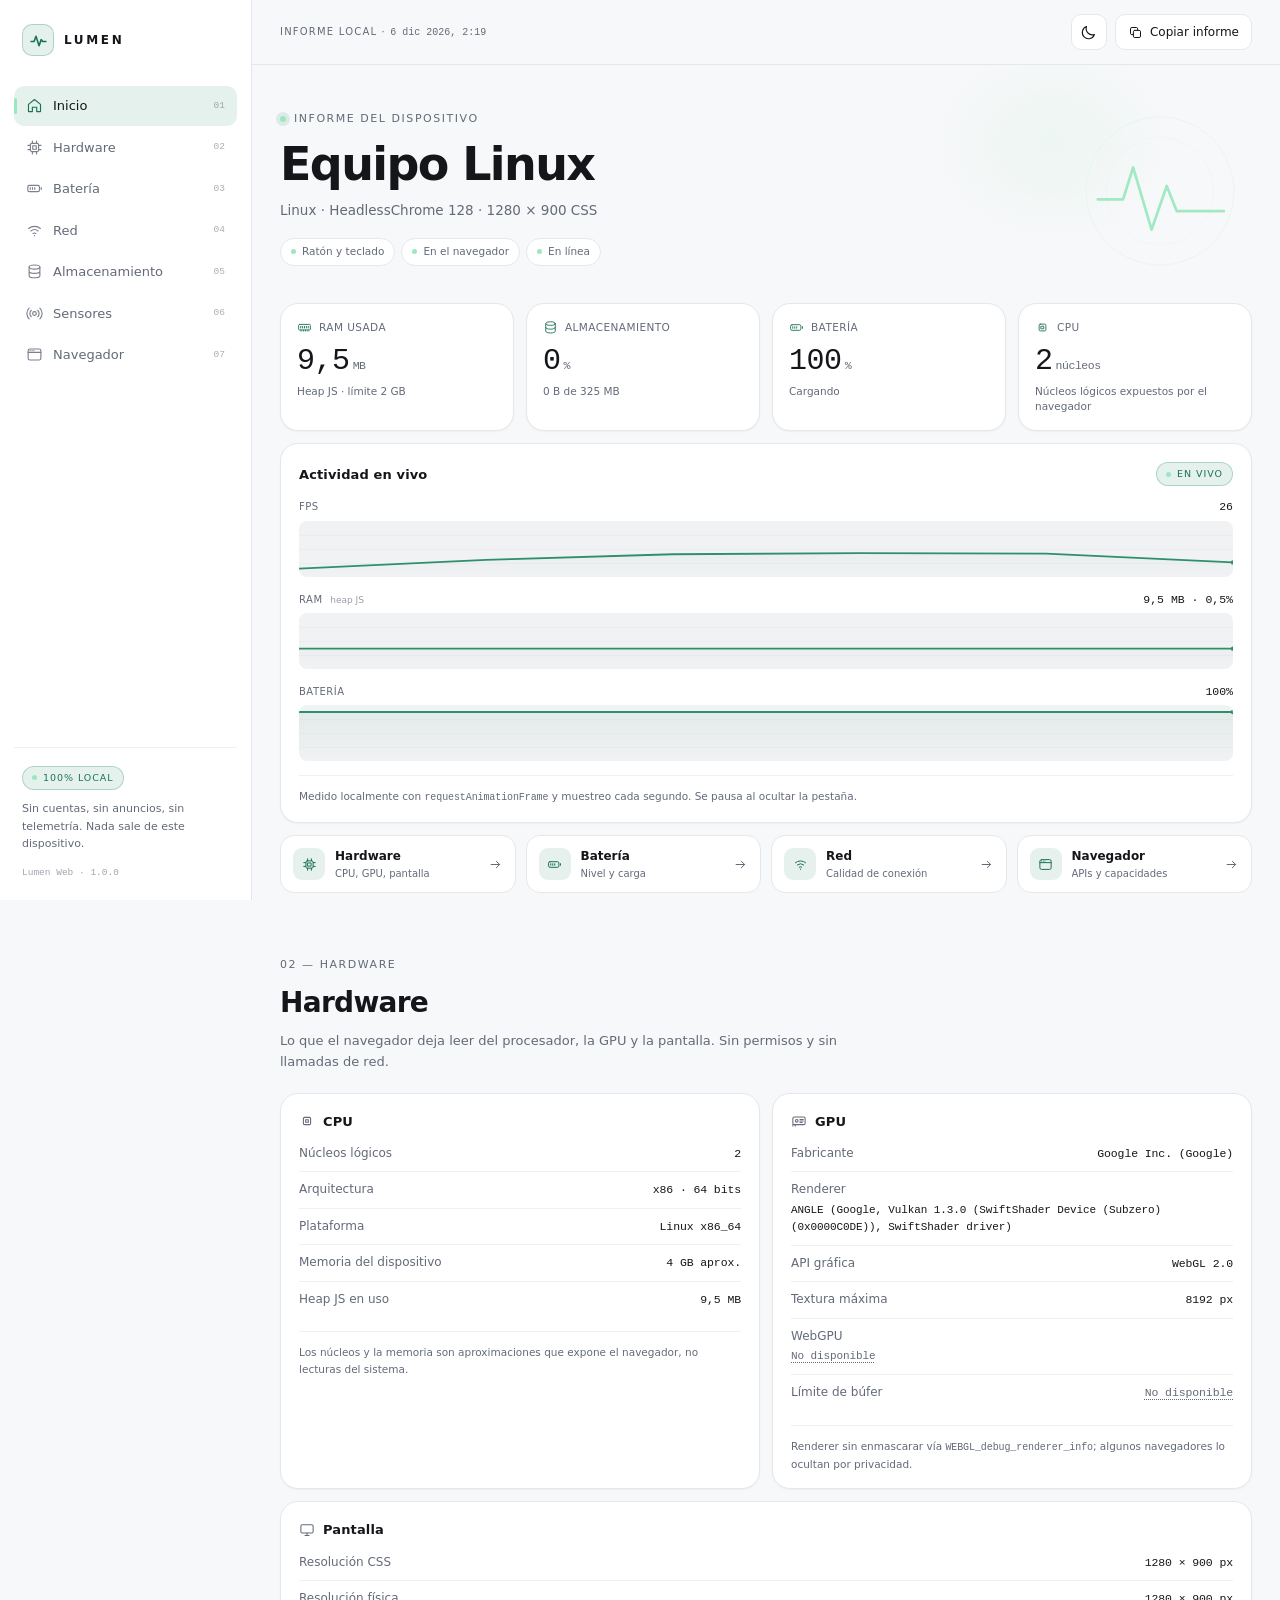
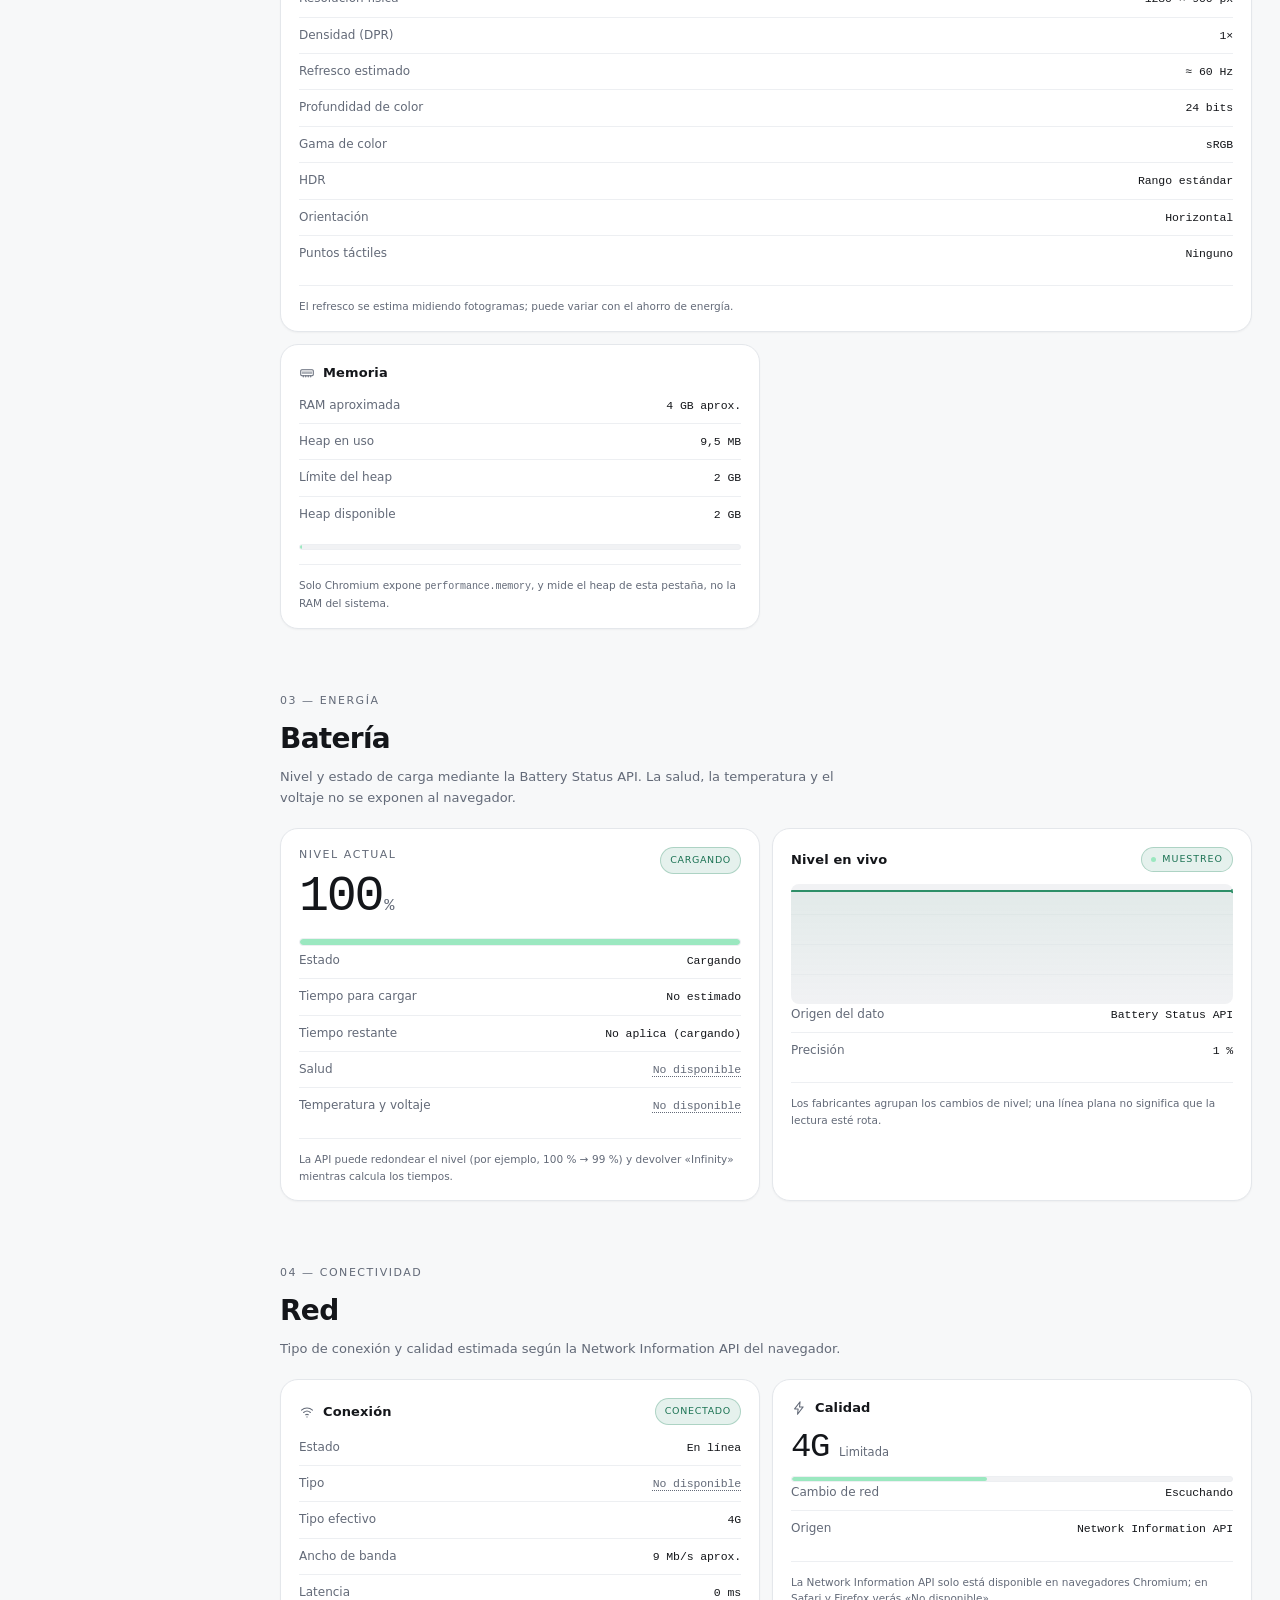
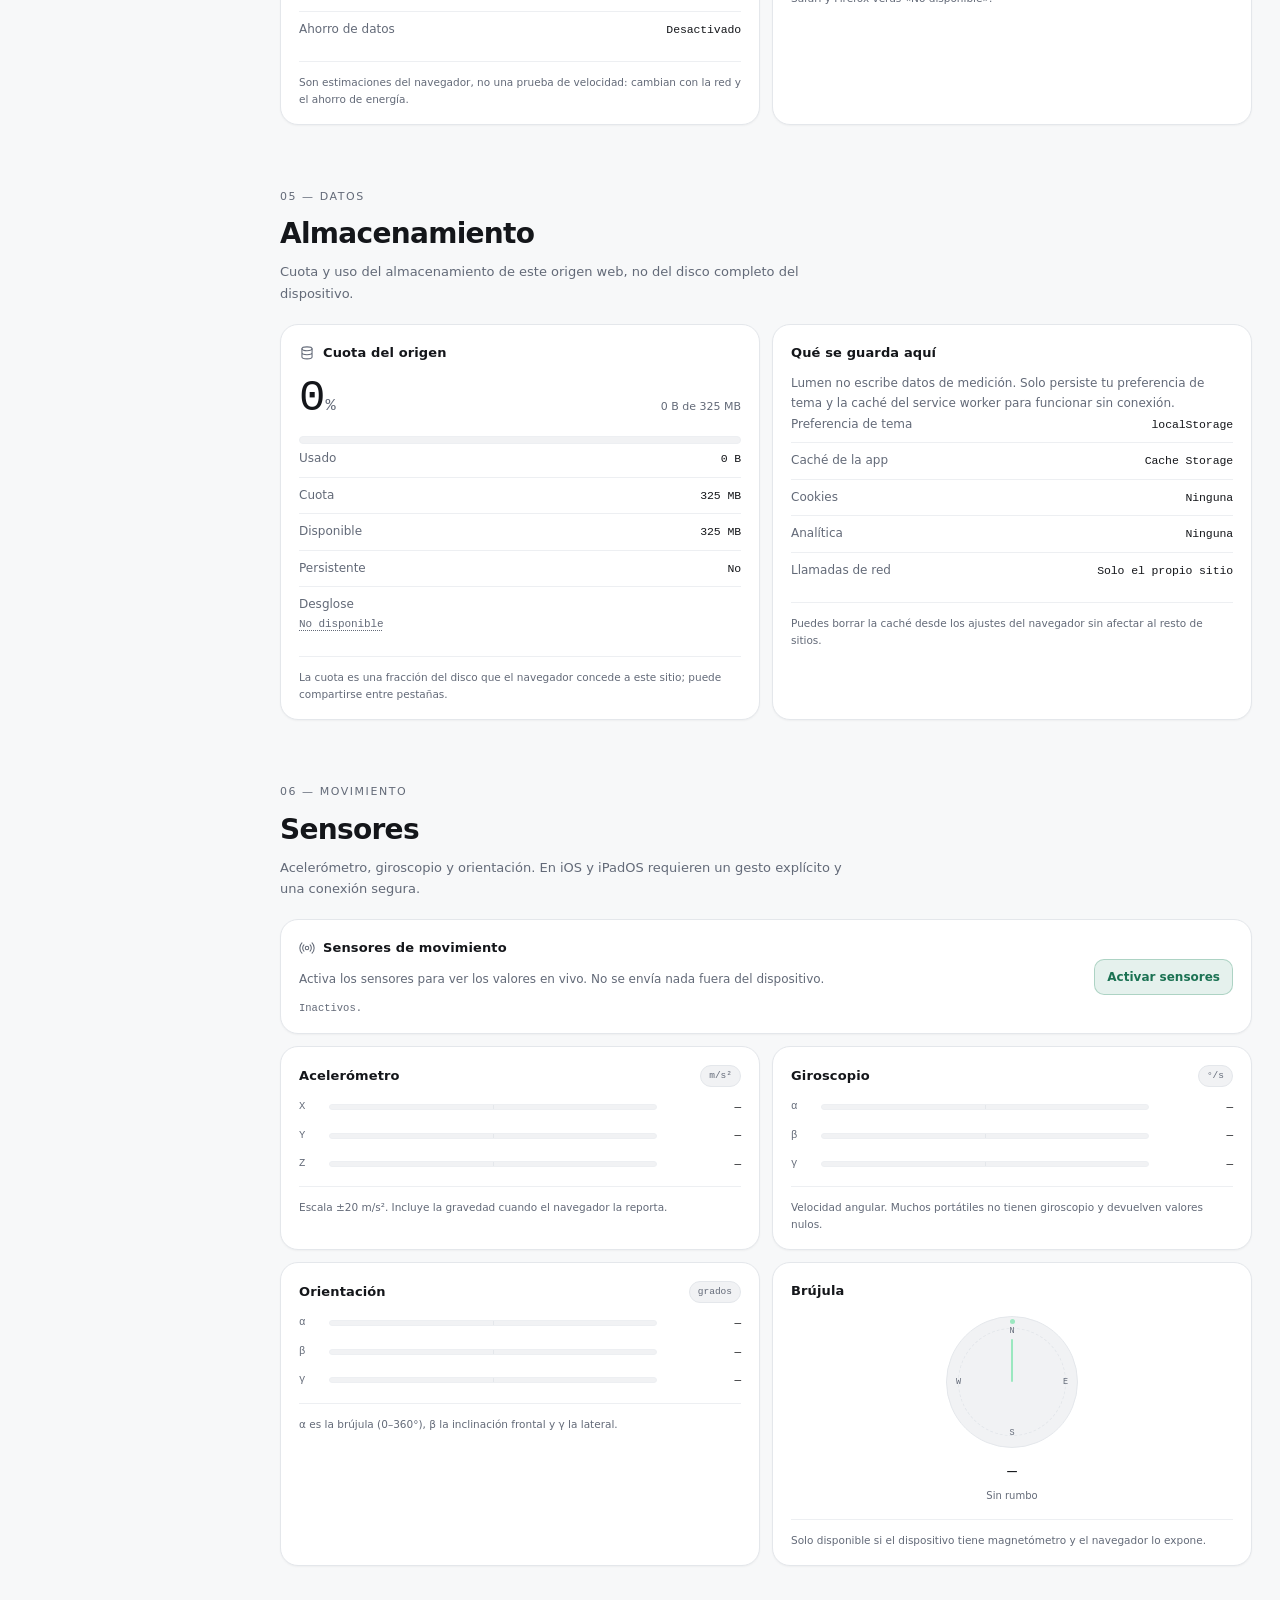
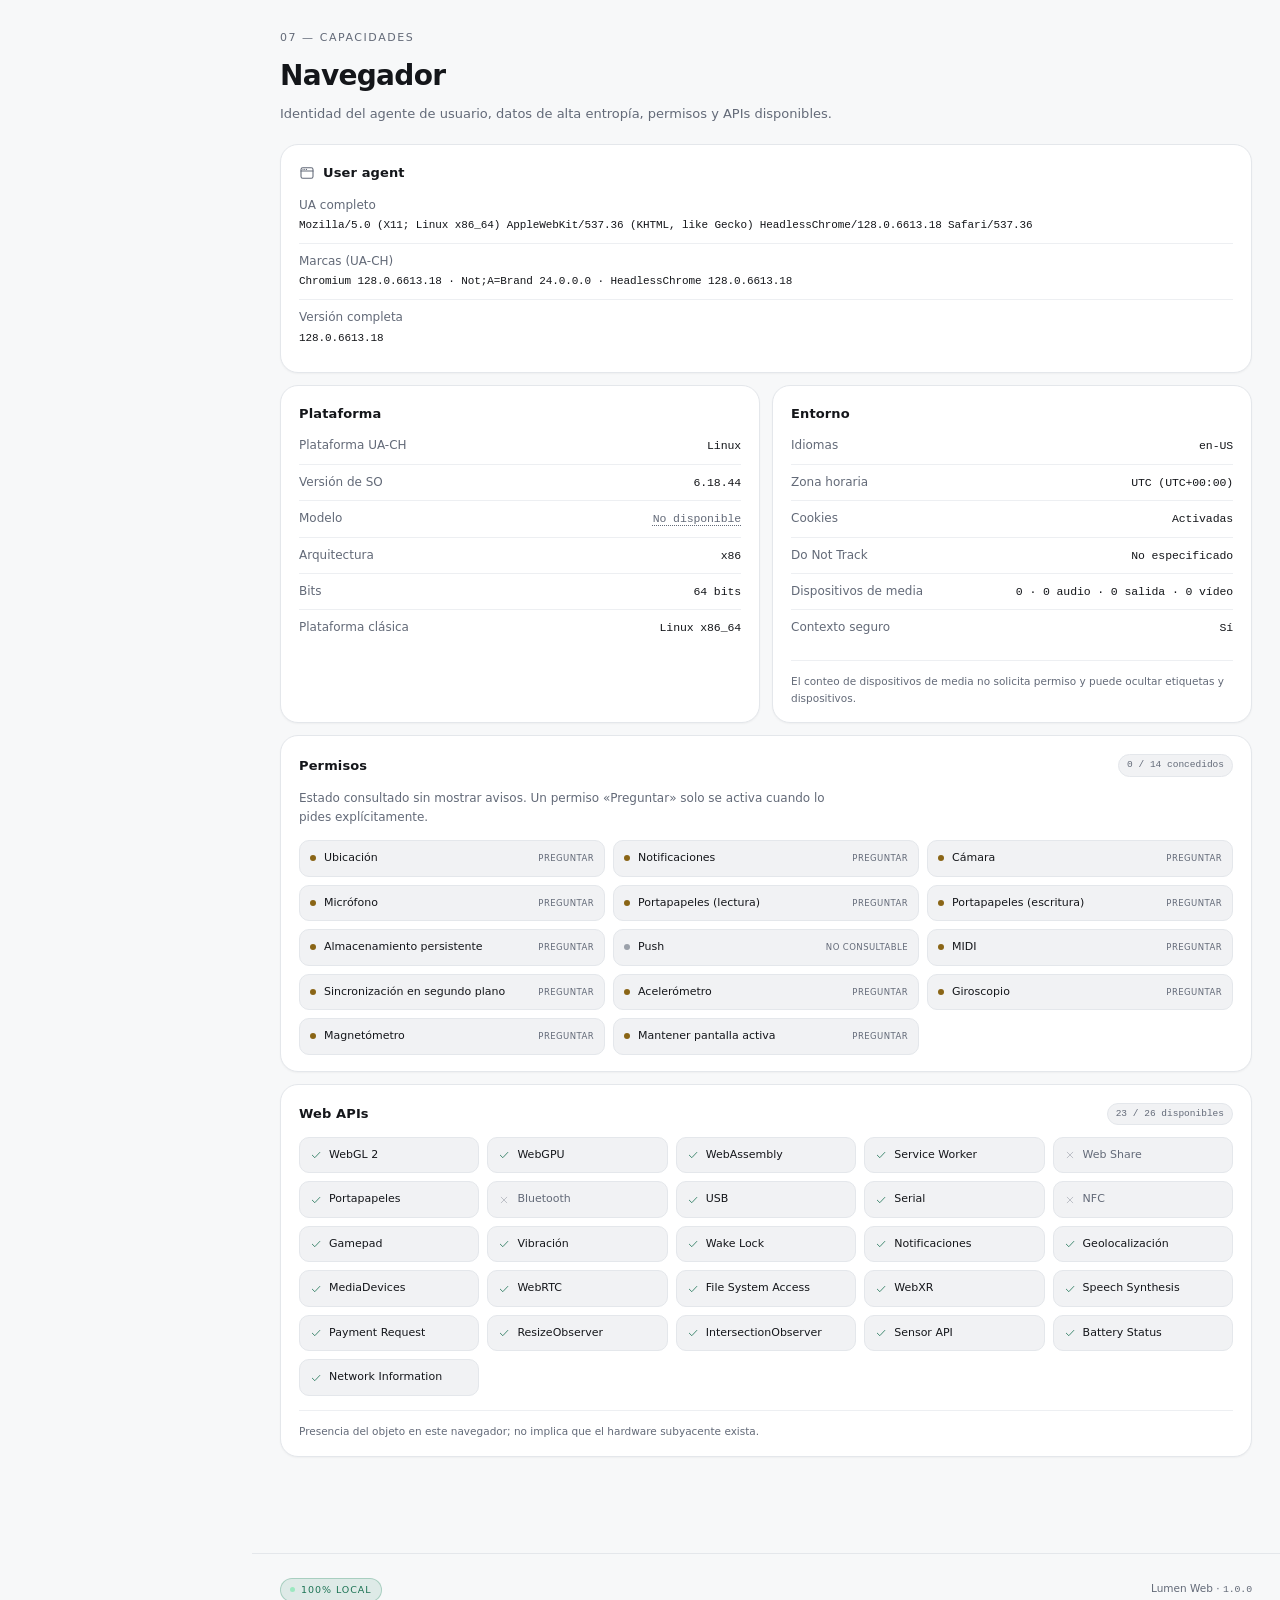
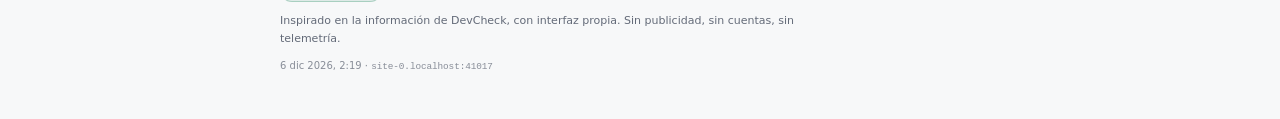
==== docs/index.html @ 88f2c18a "Lumen: app Android + web PWA de información del dispositivo" ====
<!DOCTYPE html>
<html lang="es" data-theme="dark">
<head>
  <meta charset="utf-8">
  <title>Lumen — Informe del dispositivo</title>
  <meta name="viewport" content="width=device-width, initial-scale=1, viewport-fit=cover">
  <meta name="description" content="Lumen: informe local de hardware, batería, red, almacenamiento y APIs del navegador. Sin cuentas, sin publicidad, sin telemetría.">
  <meta name="color-scheme" content="dark light">
  <meta name="theme-color" content="#0A0B0D">
  <meta name="mobile-web-app-capable" content="yes">
  <meta name="apple-mobile-web-app-capable" content="yes">
  <meta name="apple-mobile-web-app-status-bar-style" content="black-translucent">
  <meta name="apple-mobile-web-app-title" content="Lumen">
  <link rel="icon" href="favicon.svg" type="image/svg+xml">
  <link rel="apple-touch-icon" href="icons/icon-192.png">
  <script>
    (function () {
      try {
        var stored = localStorage.getItem('lumen-theme');
        var dark = stored ? stored === 'dark' : !window.matchMedia('(prefers-color-scheme: light)').matches;
        document.documentElement.dataset.theme = dark ? 'dark' : 'light';
        var meta = document.querySelector('meta[name="theme-color"]');
        if (meta) meta.setAttribute('content', dark ? '#0A0B0D' : '#F7F8F9');
      } catch (e) {
        document.documentElement.dataset.theme = 'dark';
      }
      // El manifest no se puede cargar desde file:// (CORS); se añade solo servido por HTTP.
      if (location.protocol === 'http:' || location.protocol === 'https:') {
        var manifest = document.createElement('link');
        manifest.rel = 'manifest';
        manifest.href = 'manifest.webmanifest';
        document.head.appendChild(manifest);
      }
    })();
  </script>
  <link rel="stylesheet" href="styles.css">
</head>
<body>
  <a class="skip-link" href="#main">Saltar al contenido</a>

  <svg class="sprite" aria-hidden="true" focusable="false" xmlns="http://www.w3.org/2000/svg">
    <symbol id="i-home" viewBox="0 0 24 24"><path d="M3.5 10.4 12 3.5l8.5 6.9V20a.6.6 0 0 1-.6.6h-4.8v-6.1H9v6.1H4.1a.6.6 0 0 1-.6-.6z"/></symbol>
    <symbol id="i-chip" viewBox="0 0 24 24"><rect x="6.2" y="6.2" width="11.6" height="11.6" rx="2.2"/><path d="M9.5 9.5h5v5h-5z"/><path d="M9 2.8v3.4M15 2.8v3.4M9 17.8v3.4M15 17.8v3.4M2.8 9h3.4M2.8 15h3.4M17.8 9h3.4M17.8 15h3.4"/></symbol>
    <symbol id="i-battery" viewBox="0 0 24 24"><rect x="2.5" y="7.5" width="16.5" height="9" rx="2.4"/><path d="M21.5 10.6v2.8M6 10.8v2.4M9.2 10.8v2.4M12.4 10.8v2.4"/></symbol>
    <symbol id="i-network" viewBox="0 0 24 24"><path d="M3.8 9.2a12.4 12.4 0 0 1 16.4 0M6.9 12.7a8 8 0 0 1 10.2 0M10 16.2a3.6 3.6 0 0 1 4 0"/><circle cx="12" cy="19.4" r=".9" fill="currentColor" stroke="none"/></symbol>
    <symbol id="i-storage" viewBox="0 0 24 24"><ellipse cx="12" cy="5.7" rx="7.6" ry="2.9"/><path d="M4.4 5.7v6.1c0 1.6 3.4 2.9 7.6 2.9s7.6-1.3 7.6-2.9V5.7M4.4 11.8v6.1c0 1.6 3.4 2.9 7.6 2.9s7.6-1.3 7.6-2.9v-6.1"/></symbol>
    <symbol id="i-sensor" viewBox="0 0 24 24"><circle cx="12" cy="12" r="2.6"/><path d="M7.4 7.4a6.5 6.5 0 0 0 0 9.2M16.6 7.4a6.5 6.5 0 0 1 0 9.2M4.4 4.4a10.8 10.8 0 0 0 0 15.2M19.6 4.4a10.8 10.8 0 0 1 0 15.2"/></symbol>
    <symbol id="i-browser" viewBox="0 0 24 24"><rect x="3" y="4.2" width="18" height="15.6" rx="2.6"/><path d="M3 9h18"/><path d="M6 6.6h.01M8.6 6.6h.01M11.2 6.6h.01"/></symbol>
    <symbol id="i-sun" viewBox="0 0 24 24"><circle cx="12" cy="12" r="4"/><path d="M12 2.6v2.2M12 19.2v2.2M2.6 12h2.2M19.2 12h2.2M5.4 5.4l1.6 1.6M17 17l1.6 1.6M18.6 5.4 17 7M7 17l-1.6 1.6"/></symbol>
    <symbol id="i-moon" viewBox="0 0 24 24"><path d="M20.4 14.8A8.8 8.8 0 0 1 9.2 3.6a8.8 8.8 0 1 0 11.2 11.2z"/></symbol>
    <symbol id="i-copy" viewBox="0 0 24 24"><rect x="8.6" y="8.6" width="11.4" height="11.4" rx="2.2"/><path d="M15.4 8.6V6.2A2.2 2.2 0 0 0 13.2 4H6.2A2.2 2.2 0 0 0 4 6.2v7a2.2 2.2 0 0 0 2.2 2.2h2.4"/></symbol>
    <symbol id="i-share" viewBox="0 0 24 24"><path d="M12 15.2V3.6M8.2 7.4 12 3.6l3.8 3.8M5.2 13.2v5.6a2 2 0 0 0 2 2h9.6a2 2 0 0 0 2-2v-5.6"/></symbol>
    <symbol id="i-cpu" viewBox="0 0 24 24"><rect x="6.6" y="6.6" width="10.8" height="10.8" rx="1.8"/><path d="M10 10h4v4h-4z"/></symbol>
    <symbol id="i-gpu" viewBox="0 0 24 24"><rect x="2.8" y="6" width="18.4" height="11.4" rx="2.2"/><circle cx="8.6" cy="11.7" r="2"/><path d="M13.4 9.7h5M13.4 12h5M13.4 14.3h3.4M2.8 17.4v2.2M6.4 17.4v2.2"/></symbol>
    <symbol id="i-display" viewBox="0 0 24 24"><rect x="2.8" y="4.2" width="18.4" height="12.2" rx="2.2"/><path d="M9 20.2h6M12 16.4v3.8"/></symbol>
    <symbol id="i-ram" viewBox="0 0 24 24"><rect x="2.6" y="7" width="18.8" height="9" rx="1.6"/><path d="M6 10.2v2.6M9 10.2v2.6M12 10.2v2.6M15 10.2v2.6M18 10.2v2.6M6.4 16v1.8M10.2 16v1.8M13.8 16v1.8M17.6 16v1.8"/></symbol>
    <symbol id="i-bolt" viewBox="0 0 24 24"><path d="M13.6 2.6 5.4 13.4h5.3l-.9 8 8.4-11h-5.4z"/></symbol>
    <symbol id="i-check" viewBox="0 0 24 24"><path d="M4.6 12.4 9.6 17.4 19.6 6.8"/></symbol>
    <symbol id="i-x" viewBox="0 0 24 24"><path d="M6.4 6.4l11.2 11.2M17.6 6.4 6.4 17.6"/></symbol>
    <symbol id="i-arrow" viewBox="0 0 24 24"><path d="M5 12h13.4M13.4 6.8 18.6 12l-5.2 5.2"/></symbol>
    <symbol id="i-refresh" viewBox="0 0 24 24"><path d="M20.2 11.2A8.2 8.2 0 0 0 5.2 6.6L3.4 8.6M3.8 12.8a8.2 8.2 0 0 0 15 4.6l1.8-2"/><path d="M3.4 3.8v4.8h4.8M20.6 20.2v-4.8h-4.8"/></symbol>
    <symbol id="i-pulse" viewBox="0 0 24 24"><path d="M2.6 13.2h3.8l2.4-6.6 3.9 12 2.7-7.7 1.9 2.3h4.1"/></symbol>
  </svg>

  <div class="shell">
    <aside class="sidebar" aria-label="Navegación principal">
      <a class="brand" href="#inicio" aria-label="Lumen, inicio">
        <span class="brand-mark" aria-hidden="true">
          <svg viewBox="0 0 24 24" fill="none" stroke="currentColor" stroke-width="2" stroke-linecap="round" stroke-linejoin="round"><use href="#i-pulse"/></svg>
        </span>
        <span class="brand-word">Lumen</span>
      </a>

      <nav class="side-nav" aria-label="Secciones del informe">
        <a class="nav-link" href="#inicio" data-nav="inicio"><svg class="ico" aria-hidden="true"><use href="#i-home"/></svg><span>Inicio</span><span class="nav-num">01</span></a>
        <a class="nav-link" href="#hardware" data-nav="hardware"><svg class="ico" aria-hidden="true"><use href="#i-chip"/></svg><span>Hardware</span><span class="nav-num">02</span></a>
        <a class="nav-link" href="#bateria" data-nav="bateria"><svg class="ico" aria-hidden="true"><use href="#i-battery"/></svg><span>Batería</span><span class="nav-num">03</span></a>
        <a class="nav-link" href="#red" data-nav="red"><svg class="ico" aria-hidden="true"><use href="#i-network"/></svg><span>Red</span><span class="nav-num">04</span></a>
        <a class="nav-link" href="#almacenamiento" data-nav="almacenamiento"><svg class="ico" aria-hidden="true"><use href="#i-storage"/></svg><span>Almacenamiento</span><span class="nav-num">05</span></a>
        <a class="nav-link" href="#sensores" data-nav="sensores"><svg class="ico" aria-hidden="true"><use href="#i-sensor"/></svg><span>Sensores</span><span class="nav-num">06</span></a>
        <a class="nav-link" href="#navegador" data-nav="navegador"><svg class="ico" aria-hidden="true"><use href="#i-browser"/></svg><span>Navegador</span><span class="nav-num">07</span></a>
      </nav>

      <div class="side-foot">
        <span class="local-pill"><span class="dot"></span>100% local</span>
        <p>Sin cuentas, sin anuncios, sin telemetría. Nada sale de este dispositivo.</p>
        <p class="side-version">Lumen Web · 1.0.0</p>
      </div>
    </aside>

    <div class="content">
      <header class="topbar">
        <div class="topbar-inner">
          <a class="brand brand-mobile" href="#inicio" aria-label="Lumen, inicio">
            <span class="brand-mark" aria-hidden="true">
              <svg viewBox="0 0 24 24" fill="none" stroke="currentColor" stroke-width="2" stroke-linecap="round" stroke-linejoin="round"><use href="#i-pulse"/></svg>
            </span>
            <span class="brand-word">Lumen</span>
          </a>
          <p class="topbar-context" id="reportStamp">Informe local · <span class="mono" id="stampTime">—</span></p>
          <div class="actions">
            <button class="btn icon-btn" id="themeToggle" type="button" aria-label="Cambiar a tema claro" title="Cambiar tema">
              <svg class="ico theme-ico theme-ico-sun" aria-hidden="true"><use href="#i-sun"/></svg>
              <svg class="ico theme-ico theme-ico-moon" aria-hidden="true"><use href="#i-moon"/></svg>
            </button>
            <button class="btn" id="copyBtn" type="button" aria-label="Copiar informe como JSON" title="Copiar informe JSON">
              <svg class="ico" aria-hidden="true"><use href="#i-copy"/></svg><span class="btn-label">Copiar informe</span>
            </button>
            <button class="btn" id="shareBtn" type="button" aria-label="Compartir informe" title="Compartir" hidden>
              <svg class="ico" aria-hidden="true"><use href="#i-share"/></svg><span class="btn-label">Compartir</span>
            </button>
          </div>
        </div>
        <nav class="chips" id="chips" aria-label="Secciones del informe">
          <a class="chip" href="#inicio" data-nav="inicio"><svg class="ico" aria-hidden="true"><use href="#i-home"/></svg>Inicio</a>
          <a class="chip" href="#hardware" data-nav="hardware"><svg class="ico" aria-hidden="true"><use href="#i-chip"/></svg>Hardware</a>
          <a class="chip" href="#bateria" data-nav="bateria"><svg class="ico" aria-hidden="true"><use href="#i-battery"/></svg>Batería</a>
          <a class="chip" href="#red" data-nav="red"><svg class="ico" aria-hidden="true"><use href="#i-network"/></svg>Red</a>
          <a class="chip" href="#almacenamiento" data-nav="almacenamiento"><svg class="ico" aria-hidden="true"><use href="#i-storage"/></svg>Almacenamiento</a>
          <a class="chip" href="#sensores" data-nav="sensores"><svg class="ico" aria-hidden="true"><use href="#i-sensor"/></svg>Sensores</a>
          <a class="chip" href="#navegador" data-nav="navegador"><svg class="ico" aria-hidden="true"><use href="#i-browser"/></svg>Navegador</a>
        </nav>
      </header>

      <main id="main">
        <!-- 01 Inicio -->
        <section class="section" id="inicio" data-section="inicio" aria-labelledby="inicio-title">
          <div class="hero">
            <div class="hero-copy">
              <p class="eyebrow"><span class="pulse-dot" aria-hidden="true"></span>Informe del dispositivo</p>
              <h1 id="inicio-title"><span id="deviceName">Detectando…</span></h1>
              <p class="hero-sub" id="deviceSub">Leyendo lo que este navegador puede contar.</p>
              <div class="tag-row" id="heroTags"></div>
            </div>
            <div class="hero-mark" aria-hidden="true">
              <svg viewBox="0 0 200 200" fill="none">
                <circle cx="100" cy="100" r="88" stroke="currentColor" stroke-opacity=".18"/>
                <circle cx="100" cy="100" r="64" stroke="currentColor" stroke-opacity=".1"/>
                <path d="M26 110h30l12-38 22 74 18-52 12 30h56" stroke="#9BE8C0" stroke-width="3.2" stroke-linecap="round" stroke-linejoin="round"/>
              </svg>
            </div>
          </div>

          <div class="metrics">
            <article class="metric">
              <div class="metric-head"><svg class="ico" aria-hidden="true"><use href="#i-ram"/></svg><span>RAM usada</span></div>
              <p class="metric-value"><span class="num" id="m-ram">—</span><span class="unit" id="m-ram-unit"></span></p>
              <p class="metric-sub" id="m-ram-sub">Leyendo…</p>
            </article>
            <article class="metric">
              <div class="metric-head"><svg class="ico" aria-hidden="true"><use href="#i-storage"/></svg><span>Almacenamiento</span></div>
              <p class="metric-value"><span class="num" id="m-store">—</span><span class="unit" id="m-store-unit"></span></p>
              <p class="metric-sub" id="m-store-sub">Leyendo…</p>
            </article>
            <article class="metric">
              <div class="metric-head"><svg class="ico" aria-hidden="true"><use href="#i-battery"/></svg><span>Batería</span></div>
              <p class="metric-value"><span class="num" id="m-bat">—</span><span class="unit" id="m-bat-unit"></span></p>
              <p class="metric-sub" id="m-bat-sub">Leyendo…</p>
            </article>
            <article class="metric">
              <div class="metric-head"><svg class="ico" aria-hidden="true"><use href="#i-cpu"/></svg><span>CPU</span></div>
              <p class="metric-value"><span class="num" id="m-cpu">—</span><span class="unit" id="m-cpu-unit"></span></p>
              <p class="metric-sub" id="m-cpu-sub">Leyendo…</p>
            </article>
          </div>

          <article class="card live-card">
            <div class="card-head">
              <h2 class="card-title">Actividad en vivo</h2>
              <span class="live-pill" id="livePill"><span class="dot" aria-hidden="true"></span>En vivo</span>
            </div>
            <div class="spark-list">
              <div class="spark-row">
                <div class="spark-meta"><span>FPS</span><span class="mono" id="live-fps">—</span></div>
                <canvas id="fpsCanvas" class="spark" height="56" role="img" aria-label="Gráfica en vivo de fotogramas por segundo"></canvas>
              </div>
              <div class="spark-row">
                <div class="spark-meta"><span>RAM <span class="spark-sub">heap JS</span></span><span class="mono" id="live-ram">—</span></div>
                <canvas id="ramCanvas" class="spark" height="56" role="img" aria-label="Gráfica en vivo de memoria del heap JavaScript"></canvas>
              </div>
              <div class="spark-row">
                <div class="spark-meta"><span>Batería</span><span class="mono" id="live-battery">—</span></div>
                <canvas id="batCanvas" class="spark" height="56" role="img" aria-label="Gráfica en vivo del nivel de batería"></canvas>
              </div>
            </div>
            <p class="card-note">Medido localmente con <span class="mono">requestAnimationFrame</span> y muestreo cada segundo. Se pausa al ocultar la pestaña.</p>
          </article>

          <nav class="quick" aria-label="Accesos rápidos">
            <a class="quick-link" href="#hardware"><span class="quick-ico"><svg class="ico" aria-hidden="true"><use href="#i-chip"/></svg></span><span><strong>Hardware</strong><small>CPU, GPU, pantalla</small></span><svg class="ico quick-arrow" aria-hidden="true"><use href="#i-arrow"/></svg></a>
            <a class="quick-link" href="#bateria"><span class="quick-ico"><svg class="ico" aria-hidden="true"><use href="#i-battery"/></svg></span><span><strong>Batería</strong><small>Nivel y carga</small></span><svg class="ico quick-arrow" aria-hidden="true"><use href="#i-arrow"/></svg></a>
            <a class="quick-link" href="#red"><span class="quick-ico"><svg class="ico" aria-hidden="true"><use href="#i-network"/></svg></span><span><strong>Red</strong><small>Calidad de conexión</small></span><svg class="ico quick-arrow" aria-hidden="true"><use href="#i-arrow"/></svg></a>
            <a class="quick-link" href="#navegador"><span class="quick-ico"><svg class="ico" aria-hidden="true"><use href="#i-browser"/></svg></span><span><strong>Navegador</strong><small>APIs y capacidades</small></span><svg class="ico quick-arrow" aria-hidden="true"><use href="#i-arrow"/></svg></a>
          </nav>
        </section>

        <!-- 02 Hardware -->
        <section class="section" id="hardware" data-section="hardware" aria-labelledby="hardware-title">
          <header class="section-head">
            <p class="kicker">02 — Hardware</p>
            <h2 id="hardware-title">Hardware</h2>
            <p class="section-desc">Lo que el navegador deja leer del procesador, la GPU y la pantalla. Sin permisos y sin llamadas de red.</p>
          </header>

          <div class="grid">
            <article class="card">
              <div class="card-head"><h3 class="card-title"><svg class="ico" aria-hidden="true"><use href="#i-cpu"/></svg>CPU</h3></div>
              <div class="rows">
                <div class="row"><span class="k">Núcleos lógicos</span><span class="v mono" id="hw-cores" data-key="Núcleos lógicos">—</span></div>
                <div class="row"><span class="k">Arquitectura</span><span class="v mono" id="hw-arch" data-key="Arquitectura">—</span></div>
                <div class="row"><span class="k">Plataforma</span><span class="v mono" id="hw-platform" data-key="Plataforma">—</span></div>
                <div class="row"><span class="k">Memoria del dispositivo</span><span class="v mono" id="hw-devmem" data-key="Memoria del dispositivo">—</span></div>
                <div class="row"><span class="k">Heap JS en uso</span><span class="v mono" id="hw-heap" data-key="Heap JS en uso">—</span></div>
              </div>
              <p class="card-note">Los núcleos y la memoria son aproximaciones que expone el navegador, no lecturas del sistema.</p>
            </article>

            <article class="card">
              <div class="card-head"><h3 class="card-title"><svg class="ico" aria-hidden="true"><use href="#i-gpu"/></svg>GPU</h3></div>
              <div class="rows">
                <div class="row"><span class="k">Fabricante</span><span class="v mono" id="gpu-vendor" data-key="GPU fabricante">—</span></div>
                <div class="row stack"><span class="k">Renderer</span><span class="v mono" id="gpu-renderer" data-key="GPU renderer">—</span></div>
                <div class="row"><span class="k">API gráfica</span><span class="v mono" id="gpu-api" data-key="GPU API">—</span></div>
                <div class="row"><span class="k">Textura máxima</span><span class="v mono" id="gpu-maxtex" data-key="GPU textura máxima">—</span></div>
                <div class="row stack"><span class="k">WebGPU</span><span class="v mono" id="gpu-webgpu" data-key="WebGPU adaptador">—</span></div>
                <div class="row"><span class="k">Límite de búfer</span><span class="v mono" id="gpu-buffer" data-key="WebGPU búfer máximo">—</span></div>
              </div>
              <p class="card-note">Renderer sin enmascarar vía <span class="mono">WEBGL_debug_renderer_info</span>; algunos navegadores lo ocultan por privacidad.</p>
            </article>

            <article class="card span-2">
              <div class="card-head"><h3 class="card-title"><svg class="ico" aria-hidden="true"><use href="#i-display"/></svg>Pantalla</h3></div>
              <div class="rows rows-split">
                <div class="row"><span class="k">Resolución CSS</span><span class="v mono" id="scr-css" data-key="Pantalla resolución CSS">—</span></div>
                <div class="row"><span class="k">Resolución física</span><span class="v mono" id="scr-phys" data-key="Pantalla resolución física">—</span></div>
                <div class="row"><span class="k">Densidad (DPR)</span><span class="v mono" id="scr-dpr" data-key="Pantalla DPR">—</span></div>
                <div class="row"><span class="k">Refresco estimado</span><span class="v mono" id="scr-refresh" data-key="Pantalla refresco">—</span></div>
                <div class="row"><span class="k">Profundidad de color</span><span class="v mono" id="scr-depth" data-key="Pantalla profundidad">—</span></div>
                <div class="row"><span class="k">Gama de color</span><span class="v mono" id="scr-gamut" data-key="Pantalla gama">—</span></div>
                <div class="row"><span class="k">HDR</span><span class="v mono" id="scr-hdr" data-key="Pantalla HDR">—</span></div>
                <div class="row"><span class="k">Orientación</span><span class="v mono" id="scr-orient" data-key="Pantalla orientación">—</span></div>
                <div class="row"><span class="k">Puntos táctiles</span><span class="v mono" id="scr-touch" data-key="Pantalla puntos táctiles">—</span></div>
              </div>
              <p class="card-note" id="refreshNote">El refresco se estima midiendo fotogramas; puede variar con el ahorro de energía.</p>
            </article>

            <article class="card">
              <div class="card-head"><h3 class="card-title"><svg class="ico" aria-hidden="true"><use href="#i-ram"/></svg>Memoria</h3></div>
              <div class="rows">
                <div class="row"><span class="k">RAM aproximada</span><span class="v mono" id="mem-device" data-key="Memoria RAM aproximada">—</span></div>
                <div class="row"><span class="k">Heap en uso</span><span class="v mono" id="mem-used" data-key="Memoria heap usado">—</span></div>
                <div class="row"><span class="k">Límite del heap</span><span class="v mono" id="mem-limit" data-key="Memoria heap límite">—</span></div>
                <div class="row"><span class="k">Heap disponible</span><span class="v mono" id="mem-free" data-key="Memoria heap disponible">—</span></div>
              </div>
              <div class="bar" role="img" aria-label="Uso del heap JavaScript" id="memBar"><span class="bar-fill" id="memBarFill"></span></div>
              <p class="card-note">Solo Chromium expone <span class="mono">performance.memory</span>, y mide el heap de esta pestaña, no la RAM del sistema.</p>
            </article>
          </div>
        </section>

        <!-- 03 Batería -->
        <section class="section" id="bateria" data-section="bateria" aria-labelledby="bateria-title">
          <header class="section-head">
            <p class="kicker">03 — Energía</p>
            <h2 id="bateria-title">Batería</h2>
            <p class="section-desc">Nivel y estado de carga mediante la Battery Status API. La salud, la temperatura y el voltaje no se exponen al navegador.</p>
          </header>

          <div class="grid">
            <article class="card battery-card">
              <div class="battery-top">
                <div>
                  <p class="eyebrow">Nivel actual</p>
                  <p class="battery-big mono"><span id="bat-big">—</span><span class="battery-unit">%</span></p>
                </div>
                <span class="state-pill" id="bat-badge">Leyendo…</span>
              </div>
              <div class="bar bar-lg" role="img" aria-label="Nivel de batería" id="batBar"><span class="bar-fill" id="batBarFill"></span></div>
              <div class="rows">
                <div class="row"><span class="k">Estado</span><span class="v mono" id="bat-state" data-key="Batería estado">—</span></div>
                <div class="row"><span class="k">Tiempo para cargar</span><span class="v mono" id="bat-charge-time" data-key="Batería tiempo de carga">—</span></div>
                <div class="row"><span class="k">Tiempo restante</span><span class="v mono" id="bat-discharge-time" data-key="Batería tiempo restante">—</span></div>
                <div class="row"><span class="k">Salud</span><span class="v mono" id="bat-health" data-key="Batería salud">—</span></div>
                <div class="row"><span class="k">Temperatura y voltaje</span><span class="v mono" id="bat-temp" data-key="Batería temperatura y voltaje">—</span></div>
              </div>
              <p class="card-note">La API puede redondear el nivel (por ejemplo, 100 % → 99 %) y devolver «Infinity» mientras calcula los tiempos.</p>
            </article>

            <article class="card">
              <div class="card-head"><h3 class="card-title">Nivel en vivo</h3><span class="live-pill"><span class="dot" aria-hidden="true"></span>Muestreo</span></div>
              <canvas id="batDetailCanvas" class="spark spark-tall" height="120" role="img" aria-label="Historial en vivo del nivel de batería"></canvas>
              <div class="rows">
                <div class="row"><span class="k">Origen del dato</span><span class="v mono">Battery Status API</span></div>
                <div class="row"><span class="k">Precisión</span><span class="v mono">1 %</span></div>
              </div>
              <p class="card-note">Los fabricantes agrupan los cambios de nivel; una línea plana no significa que la lectura esté rota.</p>
            </article>
          </div>
        </section>

        <!-- 04 Red -->
        <section class="section" id="red" data-section="red" aria-labelledby="red-title">
          <header class="section-head">
            <p class="kicker">04 — Conectividad</p>
            <h2 id="red-title">Red</h2>
            <p class="section-desc">Tipo de conexión y calidad estimada según la Network Information API del navegador.</p>
          </header>

          <div class="grid">
            <article class="card">
              <div class="card-head"><h3 class="card-title"><svg class="ico" aria-hidden="true"><use href="#i-network"/></svg>Conexión</h3><span class="state-pill" id="net-pill">—</span></div>
              <div class="rows">
                <div class="row"><span class="k">Estado</span><span class="v mono" id="net-status" data-key="Red estado">—</span></div>
                <div class="row"><span class="k">Tipo</span><span class="v mono" id="net-type" data-key="Red tipo">—</span></div>
                <div class="row"><span class="k">Tipo efectivo</span><span class="v mono" id="net-effective" data-key="Red tipo efectivo">—</span></div>
                <div class="row"><span class="k">Ancho de banda</span><span class="v mono" id="net-downlink" data-key="Red ancho de banda">—</span></div>
                <div class="row"><span class="k">Latencia</span><span class="v mono" id="net-rtt" data-key="Red latencia">—</span></div>
                <div class="row"><span class="k">Ahorro de datos</span><span class="v mono" id="net-savedata" data-key="Red ahorro de datos">—</span></div>
              </div>
              <p class="card-note">Son estimaciones del navegador, no una prueba de velocidad: cambian con la red y el ahorro de energía.</p>
            </article>

            <article class="card">
              <div class="card-head"><h3 class="card-title"><svg class="ico" aria-hidden="true"><use href="#i-bolt"/></svg>Calidad</h3></div>
              <div class="quality" id="qualityBox">
                <p class="quality-big mono" id="qualityValue">—</p>
                <p class="quality-label" id="qualityLabel">Sin datos de conexión</p>
              </div>
              <div class="bar" role="img" aria-label="Calidad de conexión estimada" id="netBar"><span class="bar-fill" id="netBarFill"></span></div>
              <div class="rows">
                <div class="row"><span class="k">Cambio de red</span><span class="v mono" id="net-live">—</span></div>
                <div class="row"><span class="k">Origen</span><span class="v mono" id="net-origin">—</span></div>
              </div>
              <p class="card-note">La Network Information API solo está disponible en navegadores Chromium; en Safari y Firefox verás «No disponible».</p>
            </article>
          </div>
        </section>

        <!-- 05 Almacenamiento -->
        <section class="section" id="almacenamiento" data-section="almacenamiento" aria-labelledby="almacenamiento-title">
          <header class="section-head">
            <p class="kicker">05 — Datos</p>
            <h2 id="almacenamiento-title">Almacenamiento</h2>
            <p class="section-desc">Cuota y uso del almacenamiento de este origen web, no del disco completo del dispositivo.</p>
          </header>

          <div class="grid">
            <article class="card">
              <div class="card-head"><h3 class="card-title"><svg class="ico" aria-hidden="true"><use href="#i-storage"/></svg>Cuota del origen</h3></div>
              <div class="storage-top">
                <p class="battery-big mono"><span id="st-pct">—</span><span class="battery-unit">%</span></p>
                <p class="storage-caption" id="st-caption">Calculando…</p>
              </div>
              <div class="bar bar-lg" role="img" aria-label="Uso del almacenamiento del origen" id="stBar"><span class="bar-fill" id="stBarFill"></span></div>
              <div class="rows">
                <div class="row"><span class="k">Usado</span><span class="v mono" id="st-used" data-key="Almacenamiento usado">—</span></div>
                <div class="row"><span class="k">Cuota</span><span class="v mono" id="st-quota" data-key="Almacenamiento cuota">—</span></div>
                <div class="row"><span class="k">Disponible</span><span class="v mono" id="st-free" data-key="Almacenamiento disponible">—</span></div>
                <div class="row"><span class="k">Persistente</span><span class="v mono" id="st-persist" data-key="Almacenamiento persistente">—</span></div>
                <div class="row stack"><span class="k">Desglose</span><span class="v mono" id="st-details" data-key="Almacenamiento desglose">—</span></div>
              </div>
              <p class="card-note">La cuota es una fracción del disco que el navegador concede a este sitio; puede compartirse entre pestañas.</p>
            </article>

            <article class="card">
              <div class="card-head"><h3 class="card-title">Qué se guarda aquí</h3></div>
              <p class="body-text">Lumen no escribe datos de medición. Solo persiste tu preferencia de tema y la caché del service worker para funcionar sin conexión.</p>
              <div class="rows">
                <div class="row"><span class="k">Preferencia de tema</span><span class="v mono">localStorage</span></div>
                <div class="row"><span class="k">Caché de la app</span><span class="v mono">Cache Storage</span></div>
                <div class="row"><span class="k">Cookies</span><span class="v mono">Ninguna</span></div>
                <div class="row"><span class="k">Analítica</span><span class="v mono">Ninguna</span></div>
                <div class="row"><span class="k">Llamadas de red</span><span class="v mono">Solo el propio sitio</span></div>
              </div>
              <p class="card-note">Puedes borrar la caché desde los ajustes del navegador sin afectar al resto de sitios.</p>
            </article>
          </div>
        </section>

        <!-- 06 Sensores -->
        <section class="section" id="sensores" data-section="sensores" aria-labelledby="sensores-title">
          <header class="section-head">
            <p class="kicker">06 — Movimiento</p>
            <h2 id="sensores-title">Sensores</h2>
            <p class="section-desc">Acelerómetro, giroscopio y orientación. En iOS y iPadOS requieren un gesto explícito y una conexión segura.</p>
          </header>

          <article class="card sensors-control">
            <div class="sensors-control-copy">
              <div class="card-head"><h3 class="card-title"><svg class="ico" aria-hidden="true"><use href="#i-sensor"/></svg>Sensores de movimiento</h3></div>
              <p class="body-text" id="sensorNote">Activa los sensores para ver los valores en vivo. No se envía nada fuera del dispositivo.</p>
              <p class="sensor-status" id="sensorStatus" role="status" aria-live="polite">Inactivos.</p>
            </div>
            <button class="btn primary" id="sensorBtn" type="button">Activar sensores</button>
          </article>

          <div class="grid">
            <article class="card">
              <div class="card-head"><h3 class="card-title">Acelerómetro</h3><span class="unit-pill">m/s²</span></div>
              <div class="axes">
                <div class="axis"><span class="axis-label">X</span><div class="meter"><span class="meter-fill" id="accxBar"></span></div><span class="axis-val mono" id="acc-x">—</span></div>
                <div class="axis"><span class="axis-label">Y</span><div class="meter"><span class="meter-fill" id="accyBar"></span></div><span class="axis-val mono" id="acc-y">—</span></div>
                <div class="axis"><span class="axis-label">Z</span><div class="meter"><span class="meter-fill" id="acczBar"></span></div><span class="axis-val mono" id="acc-z">—</span></div>
              </div>
              <p class="card-note">Escala ±20 m/s². Incluye la gravedad cuando el navegador la reporta.</p>
            </article>

            <article class="card">
              <div class="card-head"><h3 class="card-title">Giroscopio</h3><span class="unit-pill">°/s</span></div>
              <div class="axes">
                <div class="axis"><span class="axis-label">α</span><div class="meter"><span class="meter-fill" id="gyroaBar"></span></div><span class="axis-val mono" id="gyro-a">—</span></div>
                <div class="axis"><span class="axis-label">β</span><div class="meter"><span class="meter-fill" id="gyrobBar"></span></div><span class="axis-val mono" id="gyro-b">—</span></div>
                <div class="axis"><span class="axis-label">γ</span><div class="meter"><span class="meter-fill" id="gyrocBar"></span></div><span class="axis-val mono" id="gyro-c">—</span></div>
              </div>
              <p class="card-note">Velocidad angular. Muchos portátiles no tienen giroscopio y devuelven valores nulos.</p>
            </article>

            <article class="card">
              <div class="card-head"><h3 class="card-title">Orientación</h3><span class="unit-pill">grados</span></div>
              <div class="axes">
                <div class="axis"><span class="axis-label">α</span><div class="meter"><span class="meter-fill" id="oriaBar"></span></div><span class="axis-val mono" id="ori-a">—</span></div>
                <div class="axis"><span class="axis-label">β</span><div class="meter"><span class="meter-fill" id="oribBar"></span></div><span class="axis-val mono" id="ori-b">—</span></div>
                <div class="axis"><span class="axis-label">γ</span><div class="meter"><span class="meter-fill" id="oricBar"></span></div><span class="axis-val mono" id="ori-c">—</span></div>
              </div>
              <p class="card-note">α es la brújula (0–360°), β la inclinación frontal y γ la lateral.</p>
            </article>

            <article class="card">
              <div class="card-head"><h3 class="card-title">Brújula</h3></div>
              <div class="compass-wrap">
                <div class="compass" id="compass" aria-hidden="true">
                  <span class="compass-needle" id="compassNeedle"></span>
                  <span class="compass-n">N</span>
                  <span class="compass-e">E</span>
                  <span class="compass-s">S</span>
                  <span class="compass-w">W</span>
                </div>
                <p class="compass-value mono" id="compassValue">—</p>
                <p class="compass-label" id="compassLabel">Sin rumbo</p>
              </div>
              <p class="card-note">Solo disponible si el dispositivo tiene magnetómetro y el navegador lo expone.</p>
            </article>
          </div>
        </section>

        <!-- 07 Navegador -->
        <section class="section" id="navegador" data-section="navegador" aria-labelledby="navegador-title">
          <header class="section-head">
            <p class="kicker">07 — Capacidades</p>
            <h2 id="navegador-title">Navegador</h2>
            <p class="section-desc">Identidad del agente de usuario, datos de alta entropía, permisos y APIs disponibles.</p>
          </header>

          <div class="grid">
            <article class="card span-2">
              <div class="card-head"><h3 class="card-title"><svg class="ico" aria-hidden="true"><use href="#i-browser"/></svg>User agent</h3></div>
              <div class="rows">
                <div class="row stack"><span class="k">UA completo</span><span class="v mono" id="br-ua" data-key="Navegador user agent">—</span></div>
                <div class="row stack"><span class="k">Marcas (UA-CH)</span><span class="v mono" id="br-brands" data-key="Navegador marcas UA-CH">—</span></div>
                <div class="row stack"><span class="k">Versión completa</span><span class="v mono" id="br-fullver" data-key="Navegador versión completa">—</span></div>
              </div>
            </article>

            <article class="card">
              <div class="card-head"><h3 class="card-title">Plataforma</h3></div>
              <div class="rows">
                <div class="row"><span class="k">Plataforma UA-CH</span><span class="v mono" id="br-platform" data-key="Navegador plataforma">—</span></div>
                <div class="row"><span class="k">Versión de SO</span><span class="v mono" id="br-platver" data-key="Navegador versión de SO">—</span></div>
                <div class="row"><span class="k">Modelo</span><span class="v mono" id="br-model" data-key="Navegador modelo">—</span></div>
                <div class="row"><span class="k">Arquitectura</span><span class="v mono" id="br-arch" data-key="Navegador arquitectura">—</span></div>
                <div class="row"><span class="k">Bits</span><span class="v mono" id="br-bits" data-key="Navegador bits">—</span></div>
                <div class="row"><span class="k">Plataforma clásica</span><span class="v mono" id="br-legacy" data-key="Navegador plataforma clásica">—</span></div>
              </div>
            </article>

            <article class="card">
              <div class="card-head"><h3 class="card-title">Entorno</h3></div>
              <div class="rows">
                <div class="row"><span class="k">Idiomas</span><span class="v mono" id="br-lang" data-key="Navegador idiomas">—</span></div>
                <div class="row"><span class="k">Zona horaria</span><span class="v mono" id="br-tz" data-key="Navegador zona horaria">—</span></div>
                <div class="row"><span class="k">Cookies</span><span class="v mono" id="br-cookies" data-key="Navegador cookies">—</span></div>
                <div class="row"><span class="k">Do Not Track</span><span class="v mono" id="br-dnt" data-key="Navegador do not track">—</span></div>
                <div class="row"><span class="k">Dispositivos de media</span><span class="v mono" id="br-media" data-key="Navegador dispositivos de media">—</span></div>
                <div class="row"><span class="k">Contexto seguro</span><span class="v mono" id="br-secure" data-key="Navegador contexto seguro">—</span></div>
              </div>
              <p class="card-note">El conteo de dispositivos de media no solicita permiso y puede ocultar etiquetas y dispositivos.</p>
            </article>

            <article class="card span-2">
              <div class="card-head"><h3 class="card-title">Permisos</h3><span class="unit-pill" id="permCount">—</span></div>
              <p class="body-text">Estado consultado sin mostrar avisos. Un permiso «Preguntar» solo se activa cuando lo pides explícitamente.</p>
              <div class="perm-grid" id="permGrid"></div>
            </article>

            <article class="card span-2">
              <div class="card-head"><h3 class="card-title">Web APIs</h3><span class="unit-pill" id="apiCount">—</span></div>
              <div class="api-grid" id="apiGrid"></div>
              <p class="card-note">Presencia del objeto en este navegador; no implica que el hardware subyacente exista.</p>
            </article>
          </div>
        </section>
      </main>

      <footer class="site-foot">
        <div class="foot-line">
          <span class="local-pill"><span class="dot"></span>100% local</span>
          <span>Lumen Web · <span class="mono">1.0.0</span></span>
        </div>
        <p>Inspirado en la información de DevCheck, con interfaz propia. Sin publicidad, sin cuentas, sin telemetría.</p>
        <p class="foot-meta"><span id="footStamp">—</span> · <span class="mono" id="footOrigin">—</span></p>
      </footer>
    </div>
  </div>

  <div class="toast" id="toast" role="status" aria-live="polite"></div>

  <dialog class="dialog" id="reportDialog" aria-labelledby="reportDialogTitle">
    <div class="dialog-head">
      <h2 id="reportDialogTitle">Informe JSON</h2>
      <button class="btn icon-btn" id="closeDialog" type="button" aria-label="Cerrar">
        <svg class="ico" aria-hidden="true"><use href="#i-x"/></svg>
      </button>
    </div>
    <p class="card-note">No se pudo escribir en el portapapeles. Selecciona el texto y cópialo manualmente.</p>
    <textarea id="reportText" readonly rows="12" spellcheck="false" aria-label="Informe JSON"></textarea>
    <div class="dialog-actions">
      <button class="btn" id="selectReport" type="button">Seleccionar todo</button>
    </div>
  </dialog>

  <script src="app.js" defer></script>
</body>
</html>
---- docs/styles.css ----
/* Lumen — hoja de estilo única, sin dependencias */

:root {
  --bg: #0A0B0D;
  --surface: #121417;
  --surface-2: #191C20;
  --border: #24282F;
  --border-soft: #1C2026;
  --text: #ECEEF2;
  --muted: #8C93A0;
  --accent: #9BE8C0;
  --accent-ink: #9BE8C0;
  --accent-soft: rgba(155, 232, 192, 0.12);
  --accent-line: rgba(155, 232, 192, 0.32);
  --spark: #9BE8C0;
  --ok: #9BE8C0;
  --ok-soft: rgba(155, 232, 192, 0.12);
  --warn: #F2C879;
  --warn-soft: rgba(242, 200, 121, 0.12);
  --danger: #F28B82;
  --danger-soft: rgba(242, 139, 130, 0.12);
  --radius-lg: 18px;
  --radius-md: 12px;
  --sans: -apple-system, BlinkMacSystemFont, "SF Pro Text", "Segoe UI", Roboto, Inter, system-ui, sans-serif;
  --mono: ui-monospace, SFMono-Regular, "SF Mono", Menlo, Consolas, "Liberation Mono", monospace;
  --shadow: 0 1px 0 rgba(255, 255, 255, 0.02);
  --sidebar-w: 252px;
  --topbar-h: 64px;
}

html[data-theme="dark"] { color-scheme: dark; }

html[data-theme="light"] {
  color-scheme: light;
  --bg: #F7F8F9;
  --surface: #FFFFFF;
  --surface-2: #F1F2F4;
  --border: #E4E7EB;
  --border-soft: #EDEFF2;
  --text: #14161A;
  --muted: #636A78;
  --accent: #9BE8C0;
  --accent-ink: #1B7253;
  --accent-soft: rgba(46, 143, 104, 0.12);
  --accent-line: rgba(46, 143, 104, 0.30);
  --spark: #2E8F68;
  --ok: #177A55;
  --ok-soft: rgba(46, 143, 104, 0.12);
  --warn: #8A6516;
  --warn-soft: rgba(180, 130, 20, 0.12);
  --danger: #B3261E;
  --danger-soft: rgba(179, 38, 30, 0.10);
  --shadow: 0 1px 2px rgba(20, 22, 26, 0.04);
}

*,
*::before,
*::after { box-sizing: border-box; }

html {
  -webkit-text-size-adjust: 100%;
  scroll-behavior: smooth;
}

body {
  margin: 0;
  max-width: 100%;
  background: var(--bg);
  color: var(--text);
  font-family: var(--sans);
  font-size: 15px;
  line-height: 1.5;
  -webkit-font-smoothing: antialiased;
  -moz-osx-font-smoothing: grayscale;
  text-rendering: optimizeLegibility;
}

::selection { background: var(--accent-soft); color: var(--text); }

h1, h2, h3, p { overflow-wrap: break-word; }

a { color: inherit; }

button { font: inherit; }

.mono {
  font-family: var(--mono);
  font-size: 0.94em;
  font-variant-numeric: tabular-nums;
  letter-spacing: -0.01em;
}

.ico {
  width: 18px;
  height: 18px;
  flex: none;
  fill: none;
  stroke: currentColor;
  stroke-width: 1.6;
  stroke-linecap: round;
  stroke-linejoin: round;
}

.sprite {
  position: absolute;
  width: 0;
  height: 0;
  overflow: hidden;
}

[hidden] { display: none !important; }

.skip-link {
  position: fixed;
  top: 10px;
  left: 10px;
  z-index: 200;
  transform: translateY(-160%);
  background: var(--surface);
  border: 1px solid var(--accent-line);
  color: var(--text);
  padding: 10px 14px;
  border-radius: 10px;
  font-size: 12.5px;
  text-decoration: none;
  transition: transform 0.15s ease;
}
.skip-link:focus { transform: translateY(0); }

:focus-visible {
  outline: 2px solid var(--accent);
  outline-offset: 2px;
  border-radius: 6px;
}

/* ---------- Layout ---------- */

.shell {
  display: grid;
  grid-template-columns: var(--sidebar-w) minmax(0, 1fr);
  min-height: 100dvh;
}

.content { min-width: 0; }

/* ---------- Sidebar ---------- */

.sidebar {
  position: sticky;
  top: 0;
  display: flex;
  flex-direction: column;
  gap: 30px;
  height: 100dvh;
  padding: 24px 14px 20px;
  overflow-y: auto;
  background: var(--surface);
  border-right: 1px solid var(--border);
}

.brand {
  display: inline-flex;
  align-items: center;
  gap: 10px;
  padding: 0 8px;
  color: var(--text);
  text-decoration: none;
}

.brand-mark {
  display: grid;
  place-items: center;
  width: 32px;
  height: 32px;
  border-radius: 10px;
  background: var(--accent-soft);
  border: 1px solid var(--accent-line);
  color: var(--accent-ink);
}

.brand-mark svg { width: 19px; height: 19px; display: block; }

.brand-word {
  font-size: 12px;
  font-weight: 600;
  letter-spacing: 0.22em;
  text-transform: uppercase;
}

.side-nav {
  display: flex;
  flex-direction: column;
  gap: 2px;
}

.nav-link {
  position: relative;
  display: flex;
  align-items: center;
  gap: 10px;
  padding: 10px 12px;
  border-radius: 10px;
  color: var(--muted);
  font-size: 13px;
  text-decoration: none;
  transition: background 0.15s ease, color 0.15s ease;
}

.nav-link .ico { width: 17px; height: 17px; opacity: 0.85; }
.nav-link:hover { background: var(--surface-2); color: var(--text); }

.nav-link[aria-current="true"] {
  background: var(--accent-soft);
  color: var(--text);
}
.nav-link[aria-current="true"] .ico { color: var(--accent-ink); opacity: 1; }
.nav-link[aria-current="true"]::before {
  content: "";
  position: absolute;
  left: 0;
  top: 50%;
  width: 3px;
  height: 16px;
  transform: translateY(-50%);
  border-radius: 2px;
  background: var(--accent);
}

.nav-num {
  margin-left: auto;
  font-family: var(--mono);
  font-size: 9.5px;
  color: var(--muted);
  opacity: 0.55;
}

.side-foot {
  margin-top: auto;
  padding: 16px 8px 0;
  border-top: 1px solid var(--border-soft);
}

.side-foot p {
  margin: 10px 0 0;
  font-size: 11px;
  line-height: 1.6;
  color: var(--muted);
}

.side-foot .side-version {
  font-family: var(--mono);
  font-size: 9.5px;
  opacity: 0.6;
  margin-top: 12px;
}

.local-pill {
  display: inline-flex;
  align-items: center;
  gap: 6px;
  padding: 4px 9px;
  border-radius: 999px;
  border: 1px solid var(--accent-line);
  background: var(--accent-soft);
  color: var(--accent-ink);
  font-size: 9.5px;
  letter-spacing: 0.1em;
  text-transform: uppercase;
  white-space: nowrap;
}

.local-pill .dot,
.live-pill .dot {
  width: 5px;
  height: 5px;
  border-radius: 50%;
  background: var(--accent);
  flex: none;
}

/* ---------- Topbar ---------- */

.topbar {
  position: sticky;
  top: 0;
  z-index: 50;
  background: var(--bg);
  border-bottom: 1px solid var(--border);
}

@supports ((backdrop-filter: blur(1px)) or (-webkit-backdrop-filter: blur(1px))) {
  .topbar {
    background: color-mix(in srgb, var(--bg) 84%, transparent);
    -webkit-backdrop-filter: blur(16px) saturate(1.1);
    backdrop-filter: blur(16px) saturate(1.1);
  }
}

.topbar-inner {
  display: flex;
  align-items: center;
  gap: 16px;
  width: 100%;
  max-width: 1160px;
  min-height: var(--topbar-h);
  margin: 0 auto;
  padding: 0 clamp(16px, 4vw, 28px);
}

.brand-mobile { display: none; }

.topbar-context {
  margin: 0 auto 0 0;
  color: var(--muted);
  font-size: 10px;
  letter-spacing: 0.12em;
  text-transform: uppercase;
}

.topbar-context .mono {
  font-size: 10px;
  letter-spacing: 0;
  text-transform: none;
}

.actions {
  display: flex;
  align-items: center;
  gap: 8px;
  margin-left: auto;
}

.btn {
  display: inline-flex;
  align-items: center;
  justify-content: center;
  gap: 7px;
  height: 36px;
  padding: 0 12px;
  border: 1px solid var(--border);
  border-radius: 10px;
  background: var(--surface);
  color: var(--text);
  font-size: 12px;
  line-height: 1;
  white-space: nowrap;
  cursor: pointer;
  transition: background 0.15s ease, border-color 0.15s ease, transform 0.1s ease;
}

.btn:hover { background: var(--surface-2); }
.btn:active { transform: scale(0.98); }
.btn .ico { width: 15px; height: 15px; }

.btn.icon-btn { width: 36px; padding: 0; }

.btn.primary {
  background: var(--accent-soft);
  border-color: var(--accent-line);
  color: var(--accent-ink);
  font-weight: 600;
}
.btn.primary:hover { background: color-mix(in srgb, var(--accent) 20%, var(--surface)); }

#themeToggle .theme-ico { width: 17px; height: 17px; }
html[data-theme="dark"] .theme-ico-moon { display: none; }
html[data-theme="light"] .theme-ico-sun { display: none; }

/* ---------- Chips (móvil) ---------- */

.chips {
  display: none;
  gap: 8px;
  padding: 0 16px 10px;
  overflow-x: auto;
  overscroll-behavior-x: contain;
  scrollbar-width: none;
  -webkit-overflow-scrolling: touch;
}
.chips::-webkit-scrollbar { display: none; }

.chip {
  display: inline-flex;
  align-items: center;
  gap: 6px;
  flex: none;
  height: 32px;
  padding: 0 12px;
  border: 1px solid var(--border);
  border-radius: 999px;
  background: var(--surface);
  color: var(--muted);
  font-size: 11.5px;
  text-decoration: none;
  white-space: nowrap;
  transition: background 0.15s ease, color 0.15s ease, border-color 0.15s ease;
}

.chip .ico { width: 13px; height: 13px; }
.chip:hover { color: var(--text); }

.chip[aria-current="true"] {
  background: var(--accent-soft);
  border-color: var(--accent-line);
  color: var(--accent-ink);
}

/* ---------- Main ---------- */

main {
  width: 100%;
  max-width: 1160px;
  margin: 0 auto;
  padding: 38px clamp(16px, 4vw, 28px) 72px;
}

.section {
  margin: 0 0 64px;
  scroll-margin-top: 90px;
}
.section:last-of-type { margin-bottom: 24px; }

.section-head { margin-bottom: 20px; }

.kicker {
  margin: 0 0 8px;
  color: var(--muted);
  font-size: 11px;
  letter-spacing: 0.14em;
  text-transform: uppercase;
}

.section-head h2 {
  margin: 0 0 6px;
  font-size: clamp(22px, 2.6vw, 28px);
  font-weight: 600;
  letter-spacing: -0.025em;
}

.section-desc {
  margin: 0;
  max-width: 70ch;
  color: var(--muted);
  font-size: 13px;
  line-height: 1.65;
}

/* ---------- Hero ---------- */

.hero {
  position: relative;
  display: flex;
  align-items: flex-start;
  justify-content: space-between;
  gap: 24px;
  padding: 8px 0 28px;
}

.hero::before {
  content: "";
  position: absolute;
  top: -90px;
  right: 40px;
  width: 320px;
  height: 260px;
  pointer-events: none;
  background: radial-gradient(closest-side, rgba(155, 232, 192, 0.10), transparent 75%);
}

.hero-copy { position: relative; min-width: 0; }

.eyebrow {
  display: flex;
  align-items: center;
  gap: 8px;
  margin: 0 0 12px;
  color: var(--muted);
  font-size: 11px;
  letter-spacing: 0.14em;
  text-transform: uppercase;
}

.pulse-dot {
  width: 6px;
  height: 6px;
  border-radius: 50%;
  background: var(--accent);
  box-shadow: 0 0 0 4px var(--accent-soft);
  flex: none;
}

.hero h1 {
  margin: 0;
  font-size: clamp(30px, 4.6vw, 46px);
  font-weight: 600;
  line-height: 1.06;
  letter-spacing: -0.035em;
}

.hero-sub {
  margin: 12px 0 0;
  max-width: 62ch;
  color: var(--muted);
  font-size: 13.5px;
  line-height: 1.6;
}

.tag-row {
  display: flex;
  flex-wrap: wrap;
  gap: 6px;
  margin-top: 16px;
}

.tag {
  display: inline-flex;
  align-items: center;
  gap: 6px;
  padding: 5px 10px;
  border: 1px solid var(--border);
  border-radius: 999px;
  background: var(--surface);
  color: var(--muted);
  font-size: 10.5px;
  white-space: nowrap;
}

.tag .dot {
  width: 5px;
  height: 5px;
  border-radius: 50%;
  background: var(--accent);
  flex: none;
}

.hero-mark {
  position: relative;
  flex: none;
  width: 168px;
  margin: -4px 8px 0 0;
  color: var(--accent);
  opacity: 0.95;
}
.hero-mark svg { display: block; width: 100%; height: auto; }

/* ---------- Metrics ---------- */

.metrics {
  display: grid;
  grid-template-columns: repeat(2, minmax(0, 1fr));
  gap: 12px;
  margin-bottom: 12px;
}

.metric {
  display: flex;
  flex-direction: column;
  gap: 8px;
  min-width: 0;
  padding: 16px;
  border: 1px solid var(--border);
  border-radius: var(--radius-lg);
  background: var(--surface);
  box-shadow: var(--shadow);
}

.metric-head {
  display: flex;
  align-items: center;
  gap: 7px;
  color: var(--muted);
  font-size: 10.5px;
  font-weight: 500;
  letter-spacing: 0.04em;
  text-transform: uppercase;
}

.metric-head .ico { width: 15px; height: 15px; color: var(--accent-ink); opacity: 0.9; }
.metric-head span { min-width: 0; overflow-wrap: break-word; }

.metric-value {
  display: flex;
  align-items: baseline;
  gap: 3px;
  margin: 2px 0 0;
  font-family: var(--mono);
  font-variant-numeric: tabular-nums;
  line-height: 1;
  letter-spacing: -0.03em;
}

.metric-value .num {
  font-size: clamp(24px, 3.4vw, 30px);
  font-weight: 500;
}

.metric-value .unit { font-size: 11.5px; color: var(--muted); }

.metric-sub {
  margin: 0;
  min-height: 2.5em;
  color: var(--muted);
  font-size: 10.5px;
  line-height: 1.45;
}

/* ---------- Cards ---------- */

.card {
  min-width: 0;
  padding: 18px 18px 16px;
  border: 1px solid var(--border);
  border-radius: var(--radius-lg);
  background: var(--surface);
  box-shadow: var(--shadow);
}

.card-head {
  display: flex;
  align-items: center;
  justify-content: space-between;
  flex-wrap: wrap;
  gap: 10px;
  margin-bottom: 12px;
}

.card-title {
  display: flex;
  align-items: center;
  gap: 8px;
  margin: 0;
  font-size: 13px;
  font-weight: 600;
  letter-spacing: 0.01em;
}

.card-title .ico { width: 16px; height: 16px; color: var(--muted); }

.card-note {
  margin: 14px 0 0;
  padding-top: 12px;
  border-top: 1px solid var(--border-soft);
  color: var(--muted);
  font-size: 10.5px;
  line-height: 1.6;
}

.card-note .mono { font-size: 10px; }

.body-text {
  margin: 0;
  color: var(--muted);
  font-size: 12px;
  line-height: 1.65;
  max-width: 72ch;
}

.unit-pill {
  padding: 3px 8px;
  border: 1px solid var(--border);
  border-radius: 999px;
  background: var(--surface-2);
  color: var(--muted);
  font-family: var(--mono);
  font-size: 9.5px;
  white-space: nowrap;
}

/* ---------- Data rows ---------- */

.rows {
  display: flex;
  flex-direction: column;
  min-width: 0;
}

.row {
  display: flex;
  align-items: baseline;
  justify-content: space-between;
  gap: 14px;
  min-width: 0;
  padding: 9px 0;
  border-top: 1px solid var(--border-soft);
}

.rows .row:first-child { border-top: 0; padding-top: 2px; }

.k {
  flex: 0 1 auto;
  color: var(--muted);
  font-size: 12px;
  line-height: 1.45;
}

.v {
  min-width: 0;
  color: var(--text);
  font-size: 11.5px;
  line-height: 1.5;
  text-align: right;
  overflow-wrap: anywhere;
}

.row.stack {
  flex-direction: column;
  align-items: stretch;
  gap: 3px;
}

.row.stack .v {
  max-width: 100%;
  font-size: 11px;
  line-height: 1.55;
  text-align: left;
}

.v.na {
  color: var(--muted);
  text-decoration: underline dotted;
  text-decoration-thickness: 1px;
  text-underline-offset: 3px;
  cursor: help;
}

/* ---------- Bars ---------- */

.bar {
  height: 6px;
  margin-top: 12px;
  border: 1px solid var(--border-soft);
  border-radius: 999px;
  background: var(--surface-2);
  overflow: hidden;
}

.bar-fill {
  display: block;
  width: 0;
  height: 100%;
  border-radius: inherit;
  background: var(--accent);
  transition: width 0.6s ease;
}

.bar-lg { height: 8px; margin: 16px 0 4px; }

/* ---------- Live ---------- */

.live-card { margin-top: 12px; }

.live-pill {
  display: inline-flex;
  align-items: center;
  gap: 6px;
  padding: 4px 9px;
  border: 1px solid var(--accent-line);
  border-radius: 999px;
  background: var(--accent-soft);
  color: var(--accent-ink);
  font-size: 9.5px;
  letter-spacing: 0.1em;
  text-transform: uppercase;
  white-space: nowrap;
}

.live-pill .dot { animation: bpulse 2.4s ease-in-out infinite; }

@keyframes bpulse {
  0%, 100% { opacity: 1; }
  50% { opacity: 0.3; }
}

.live-pill.is-paused {
  border-color: var(--border);
  background: var(--surface-2);
  color: var(--muted);
}
.live-pill.is-paused .dot { background: var(--muted); animation: none; }

.spark-list {
  display: flex;
  flex-direction: column;
  gap: 14px;
  margin-top: 2px;
}

.spark-meta {
  display: flex;
  align-items: baseline;
  justify-content: space-between;
  gap: 12px;
  margin-bottom: 5px;
  color: var(--muted);
  font-size: 10px;
  letter-spacing: 0.05em;
  text-transform: uppercase;
}

.spark-meta .mono {
  color: var(--text);
  font-size: 11.5px;
  letter-spacing: 0;
  text-transform: none;
}

.spark-sub {
  margin-left: 4px;
  font-size: 9px;
  letter-spacing: 0;
  text-transform: none;
  opacity: 0.65;
}

.spark {
  display: block;
  width: 100%;
  max-width: 100%;
  height: 56px;
  border-radius: 8px;
  background: var(--surface-2);
}

.spark-tall { height: 120px; }

/* ---------- Quick links ---------- */

.quick {
  display: grid;
  grid-template-columns: minmax(0, 1fr);
  gap: 10px;
  margin-top: 12px;
}

.quick-link {
  display: flex;
  align-items: center;
  gap: 10px;
  min-width: 0;
  padding: 11px 12px;
  border: 1px solid var(--border);
  border-radius: 14px;
  background: var(--surface);
  color: var(--text);
  text-decoration: none;
  transition: background 0.15s ease, border-color 0.15s ease;
}

.quick-link:hover { background: var(--surface-2); border-color: var(--border); }

.quick-ico {
  display: grid;
  place-items: center;
  width: 32px;
  height: 32px;
  flex: none;
  border-radius: 9px;
  background: var(--accent-soft);
  color: var(--accent-ink);
}
.quick-ico .ico { width: 15px; height: 15px; }

.quick-link > span:not(.quick-ico) {
  display: flex;
  flex-direction: column;
  min-width: 0;
  gap: 1px;
}

.quick-link strong { font-size: 12px; font-weight: 600; }
.quick-link small {
  color: var(--muted);
  font-size: 10px;
  white-space: nowrap;
  overflow: hidden;
  text-overflow: ellipsis;
}

.quick-arrow {
  width: 15px;
  height: 15px;
  margin-left: auto;
  color: var(--muted);
  flex: none;
}

/* ---------- Grids ---------- */

.grid {
  display: grid;
  grid-template-columns: minmax(0, 1fr);
  gap: 12px;
}

.span-2 { grid-column: span 1; }

/* ---------- Battery ---------- */

.battery-top {
  display: flex;
  align-items: flex-start;
  justify-content: space-between;
  gap: 12px;
}

.battery-top .eyebrow { margin-bottom: 8px; }

.battery-big {
  display: flex;
  align-items: baseline;
  margin: 2px 0 0;
  font-family: var(--mono);
  font-size: clamp(38px, 6vw, 50px);
  font-weight: 500;
  line-height: 1;
  letter-spacing: -0.045em;
}

.battery-unit {
  margin-left: 2px;
  color: var(--muted);
  font-size: 17px;
  letter-spacing: 0;
}

.state-pill {
  padding: 5px 9px;
  border: 1px solid var(--border);
  border-radius: 999px;
  background: var(--surface-2);
  color: var(--muted);
  font-size: 9.5px;
  letter-spacing: 0.07em;
  text-transform: uppercase;
  white-space: nowrap;
}

.state-pill.ok {
  border-color: var(--accent-line);
  background: var(--ok-soft);
  color: var(--accent-ink);
}

.state-pill.warn {
  border-color: color-mix(in srgb, var(--warn) 30%, var(--border));
  background: var(--warn-soft);
  color: var(--warn);
}

.state-pill.danger {
  border-color: color-mix(in srgb, var(--danger) 30%, var(--border));
  background: var(--danger-soft);
  color: var(--danger);
}

.storage-top {
  display: flex;
  align-items: baseline;
  justify-content: space-between;
  gap: 16px;
}

.storage-top .battery-big { font-size: clamp(34px, 5vw, 44px); }

.storage-caption {
  margin: 0;
  max-width: 55%;
  color: var(--muted);
  font-size: 11px;
  line-height: 1.5;
  text-align: right;
}

/* ---------- Network ---------- */

.quality {
  display: flex;
  align-items: baseline;
  gap: 10px;
  margin: 4px 0 2px;
}

.quality-big {
  margin: 0;
  font-family: var(--mono);
  font-size: 34px;
  font-weight: 500;
  letter-spacing: -0.04em;
  line-height: 1;
}

.quality-label {
  margin: 0;
  color: var(--muted);
  font-size: 11.5px;
}

/* ---------- Sensors ---------- */

.sensors-control {
  display: flex;
  align-items: center;
  justify-content: space-between;
  flex-wrap: wrap;
  gap: 18px;
  margin-bottom: 12px;
}

.sensors-control-copy { max-width: 74ch; }

.sensor-status {
  margin: 10px 0 0;
  color: var(--muted);
  font-family: var(--mono);
  font-size: 10.5px;
  line-height: 1.6;
}
.sensor-status.on { color: var(--accent-ink); }
.sensor-status.err { color: var(--warn); }

.axes {
  display: flex;
  flex-direction: column;
  gap: 12px;
  margin-top: 4px;
}

.axis {
  display: grid;
  grid-template-columns: 20px minmax(0, 1fr) 74px;
  align-items: center;
  gap: 10px;
}

.axis-label {
  color: var(--muted);
  font-family: var(--mono);
  font-size: 10.5px;
}

.axis-val {
  color: var(--text);
  font-size: 11px;
  text-align: right;
}

.meter {
  position: relative;
  height: 6px;
  border: 1px solid var(--border-soft);
  border-radius: 999px;
  background: var(--surface-2);
  overflow: hidden;
}

.meter::after {
  content: "";
  position: absolute;
  left: 50%;
  top: 0;
  bottom: 0;
  width: 1px;
  background: var(--border);
}

.meter-fill {
  position: absolute;
  top: 0;
  bottom: 0;
  left: 50%;
  width: 0;
  border-radius: 2px;
  background: var(--accent);
  transition: left 0.12s linear, width 0.12s linear;
}

.compass-wrap {
  display: flex;
  flex-direction: column;
  align-items: center;
  gap: 4px;
  padding: 4px 0 2px;
}

.compass {
  position: relative;
  display: grid;
  place-items: center;
  width: 132px;
  height: 132px;
  border: 1px solid var(--border);
  border-radius: 50%;
  background: var(--surface-2);
}

.compass::before {
  content: "";
  position: absolute;
  inset: 11px;
  border: 1px dashed var(--border);
  border-radius: 50%;
}

.compass::after {
  content: "";
  position: absolute;
  top: 2px;
  left: 50%;
  width: 5px;
  height: 5px;
  margin-left: -2.5px;
  border-radius: 50%;
  background: var(--accent);
}

.compass-needle {
  position: absolute;
  left: 50%;
  top: 22px;
  bottom: 50%;
  width: 2px;
  margin-left: -1px;
  transform-origin: 50% 100%;
  transform: rotate(0deg);
  border-radius: 2px;
  background: var(--accent);
}

.compass-n, .compass-e, .compass-s, .compass-w {
  position: absolute;
  color: var(--muted);
  font-family: var(--mono);
  font-size: 8.5px;
}
.compass-n { top: 8px; left: 50%; transform: translateX(-50%); }
.compass-s { bottom: 8px; left: 50%; transform: translateX(-50%); }
.compass-e { right: 9px; top: 50%; transform: translateY(-50%); }
.compass-w { left: 9px; top: 50%; transform: translateY(-50%); }

.compass-value {
  margin: 8px 0 0;
  font-size: 16px;
  letter-spacing: -0.02em;
}

.compass-label { margin: 0; color: var(--muted); font-size: 10px; }

/* ---------- Permissions & APIs ---------- */

.perm-grid,
.api-grid {
  display: grid;
  grid-template-columns: repeat(auto-fill, minmax(230px, 1fr));
  gap: 8px;
  margin-top: 12px;
}

.perm {
  display: flex;
  align-items: center;
  gap: 8px;
  min-width: 0;
  padding: 9px 10px;
  border: 1px solid var(--border);
  border-radius: 10px;
  background: var(--surface-2);
}

.perm-dot {
  width: 6px;
  height: 6px;
  flex: none;
  border-radius: 50%;
  background: var(--muted);
  opacity: 0.6;
}
.perm.granted .perm-dot { background: var(--accent); opacity: 1; }
.perm.denied .perm-dot { background: var(--danger); opacity: 1; }
.perm.prompt .perm-dot { background: var(--warn); opacity: 1; }

.perm-name {
  min-width: 0;
  overflow: hidden;
  color: var(--text);
  font-size: 11px;
  text-overflow: ellipsis;
  white-space: nowrap;
}

.perm-state {
  margin-left: auto;
  flex: none;
  color: var(--muted);
  font-size: 8.5px;
  letter-spacing: 0.05em;
  text-transform: uppercase;
  white-space: nowrap;
}

.api-grid { grid-template-columns: repeat(auto-fill, minmax(150px, 1fr)); }

.api {
  display: flex;
  align-items: center;
  gap: 7px;
  min-width: 0;
  padding: 9px 10px;
  border: 1px solid var(--border);
  border-radius: 10px;
  background: var(--surface-2);
  color: var(--text);
  font-size: 11px;
}

.api .ico { width: 12px; height: 12px; }
.api.ok .ico { color: var(--accent-ink); }
.api.no { color: var(--muted); }
.api.no .ico { opacity: 0.45; }
.api span {
  min-width: 0;
  overflow: hidden;
  text-overflow: ellipsis;
  white-space: nowrap;
}

/* ---------- Footer ---------- */

.site-foot {
  max-width: 1160px;
  margin: 0 auto;
  padding: 24px clamp(16px, 4vw, 28px) 44px;
  border-top: 1px solid var(--border);
  color: var(--muted);
  font-size: 11px;
}

.foot-line {
  display: flex;
  align-items: center;
  justify-content: space-between;
  flex-wrap: wrap;
  gap: 10px;
  font-size: 10.5px;
}

.site-foot p { margin: 10px 0 0; line-height: 1.65; max-width: 74ch; }
.foot-meta { font-size: 10px; opacity: 0.75; }

/* ---------- Toast & dialog ---------- */

.toast {
  position: fixed;
  left: 50%;
  bottom: 24px;
  z-index: 120;
  max-width: calc(100vw - 32px);
  padding: 10px 15px;
  border: 1px solid var(--border);
  border-radius: 10px;
  background: var(--surface);
  color: var(--text);
  font-size: 12px;
  text-align: center;
  box-shadow: 0 10px 30px rgba(0, 0, 0, 0.28);
  opacity: 0;
  transform: translate(-50%, 10px);
  pointer-events: none;
  transition: opacity 0.2s ease, transform 0.2s ease;
}
.toast.show { opacity: 1; transform: translate(-50%, 0); }

.dialog {
  width: min(640px, calc(100vw - 32px));
  max-height: calc(100dvh - 48px);
  padding: 20px;
  border: 1px solid var(--border);
  border-radius: 18px;
  background: var(--surface);
  color: var(--text);
  box-shadow: 0 24px 70px rgba(0, 0, 0, 0.5);
}
.dialog::backdrop {
  background: rgba(5, 6, 8, 0.62);
  -webkit-backdrop-filter: blur(4px);
  backdrop-filter: blur(4px);
}

.dialog-head {
  display: flex;
  align-items: center;
  justify-content: space-between;
  gap: 12px;
}
.dialog h2 { margin: 0; font-size: 16px; letter-spacing: -0.01em; }

#reportText {
  width: 100%;
  margin-top: 10px;
  padding: 12px;
  border: 1px solid var(--border);
  border-radius: 10px;
  background: var(--bg);
  color: var(--text);
  font-family: var(--mono);
  font-size: 10.5px;
  line-height: 1.55;
  resize: vertical;
}
.dialog-actions { display: flex; justify-content: flex-end; margin-top: 12px; }

/* ---------- Responsive ---------- */

@media (min-width: 760px) {
  .metrics { grid-template-columns: repeat(4, minmax(0, 1fr)); }
  .grid { grid-template-columns: repeat(2, minmax(0, 1fr)); }
  .span-2 { grid-column: 1 / -1; }
  .quick { grid-template-columns: repeat(2, minmax(0, 1fr)); }
}

@media (min-width: 900px) {
  .quick { grid-template-columns: repeat(4, minmax(0, 1fr)); }
}

@media (max-width: 900px) {
  .shell { display: block; }
  .sidebar { display: none; }
  .brand-mobile { display: inline-flex; padding: 0; }
  .brand-mobile .brand-word { font-size: 11px; letter-spacing: 0.2em; }
  .topbar-inner { min-height: 56px; padding: 0 16px; gap: 10px; }
  .topbar-context { display: none; }
  .chips { display: flex; }
  main { padding: 26px 16px 56px; }
  .section { margin-bottom: 48px; scroll-margin-top: 122px; }
  .hero { padding: 2px 0 22px; }
  .hero::before { right: 0; top: -70px; width: 280px; }
  .hero-mark { display: none; }
  .section-head { margin-bottom: 16px; }
  .actions .btn-label { display: none; }
  .actions .btn { width: 36px; padding: 0; }
  .metrics { gap: 10px; }
  .metric { padding: 14px; border-radius: 16px; gap: 7px; }
  .metric-head { font-size: 10px; letter-spacing: 0.03em; }
  .metric-sub { font-size: 10px; }
  .card { padding: 16px; border-radius: 16px; }
  .quick { grid-template-columns: minmax(0, 1fr); }
  .battery-big { font-size: 42px; }
  .sensors-control { align-items: flex-start; }
  .dialog { padding: 16px; }
  .toast { bottom: 16px; }
}

@media (max-width: 380px) {
  main { padding-left: 14px; padding-right: 14px; }
  .metric { padding: 12px; }
  .metric-value .num { font-size: 22px; }
  .metric-head { gap: 5px; }
  .metric-head .ico { width: 13px; height: 13px; }
  .hero h1 { font-size: 28px; }
  .card { padding: 14px; }
  .topbar-inner { padding: 0 14px; gap: 8px; }
  .actions { gap: 6px; }
  .chips { padding-left: 14px; padding-right: 14px; }
  .axis { grid-template-columns: 18px minmax(0, 1fr) 68px; gap: 8px; }
}

@media (prefers-reduced-motion: reduce) {
  html { scroll-behavior: auto; }
  *,
  *::before,
  *::after {
    animation-duration: 0.001ms !important;
    animation-iteration-count: 1 !important;
    transition-duration: 0.001ms !important;
  }
}

@media print {
  .sidebar, .topbar, .quick, .site-foot, .toast { display: none !important; }
  .shell { display: block; }
  body { background: #fff; color: #000; }
  .card, .metric { break-inside: avoid; }
}
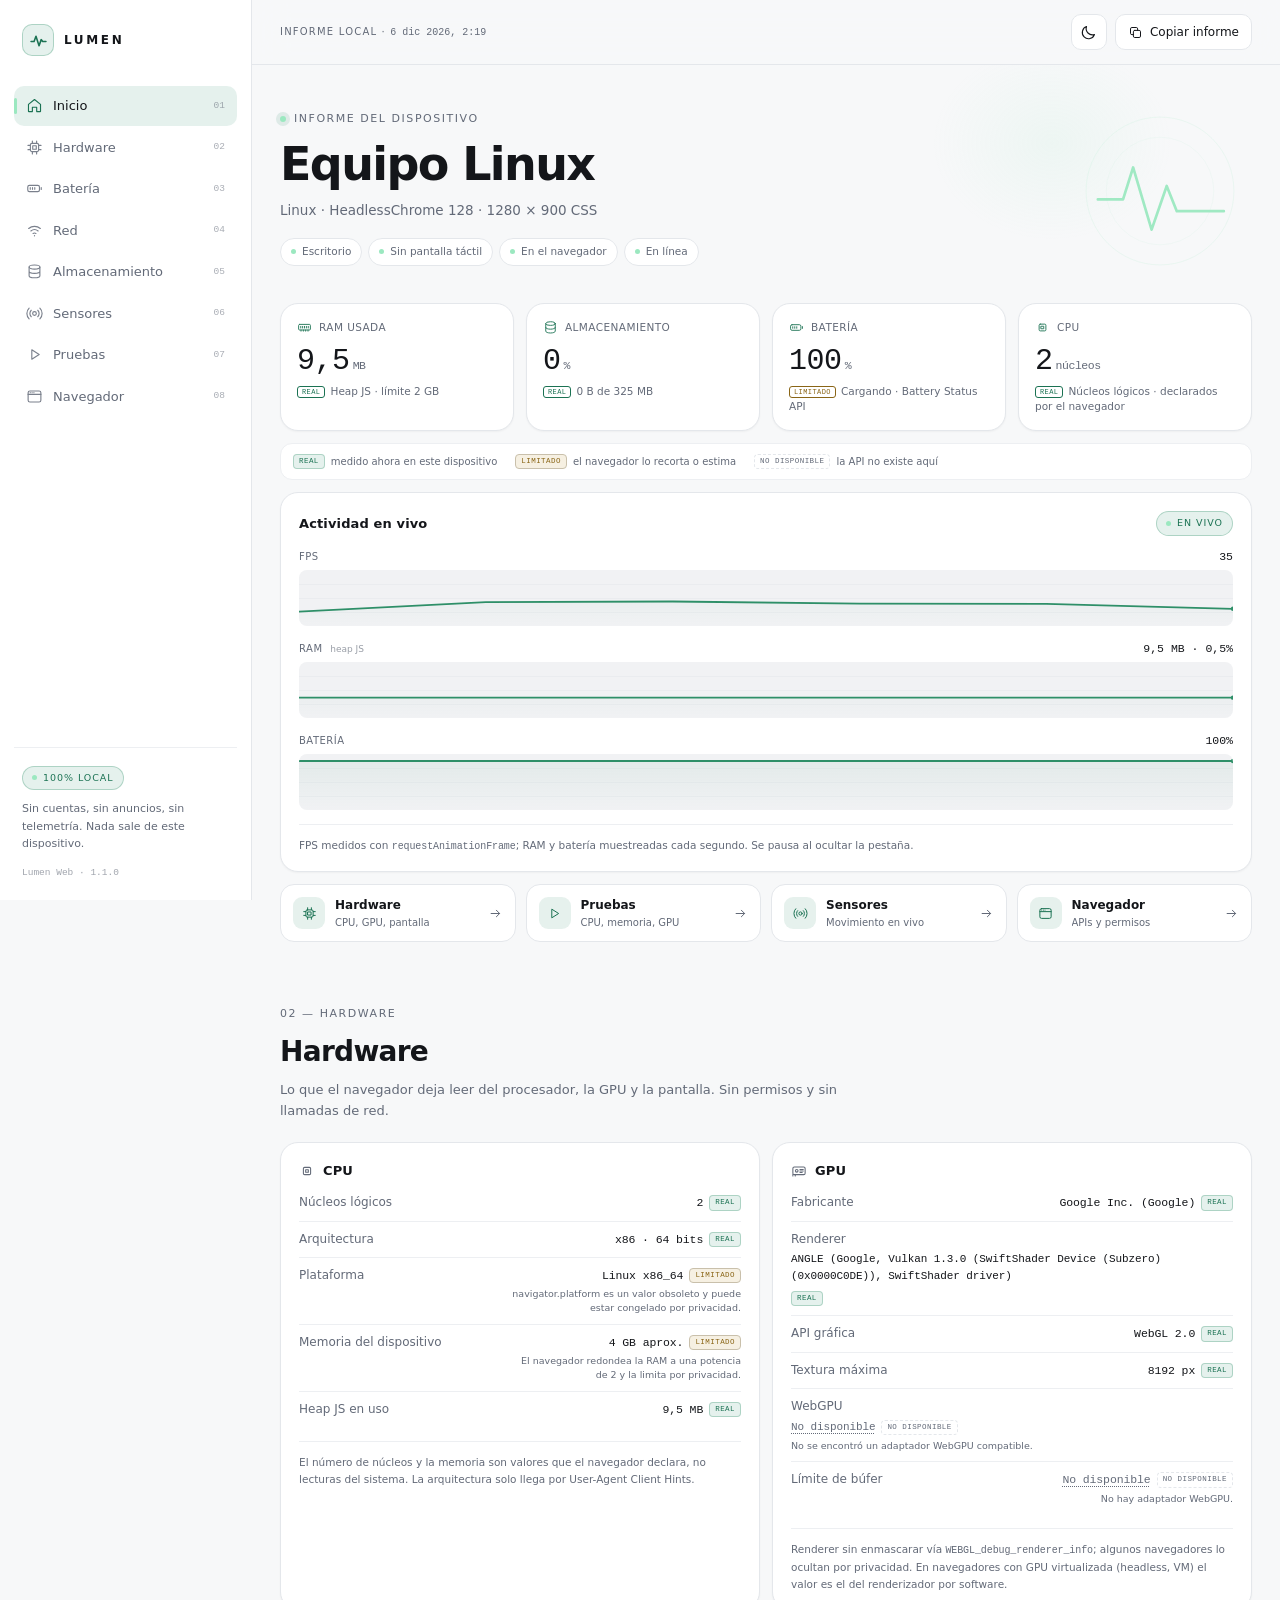
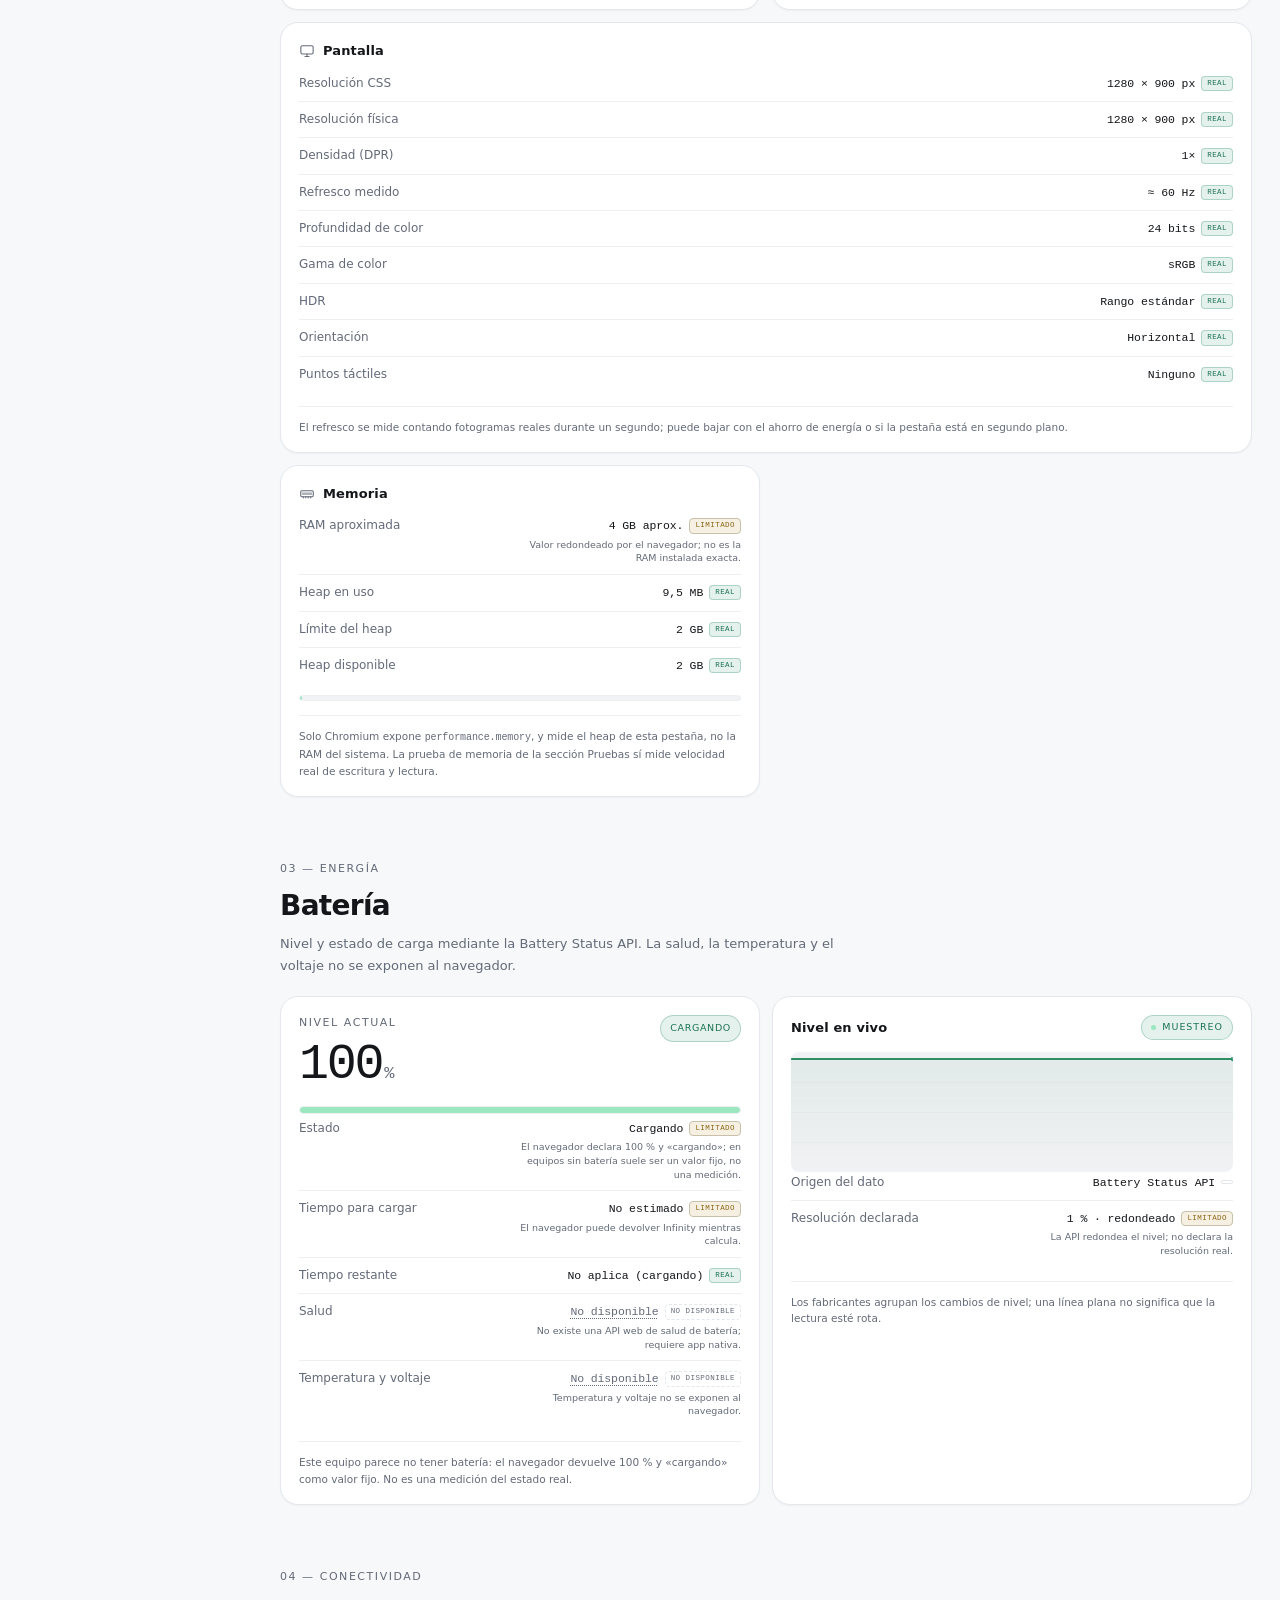
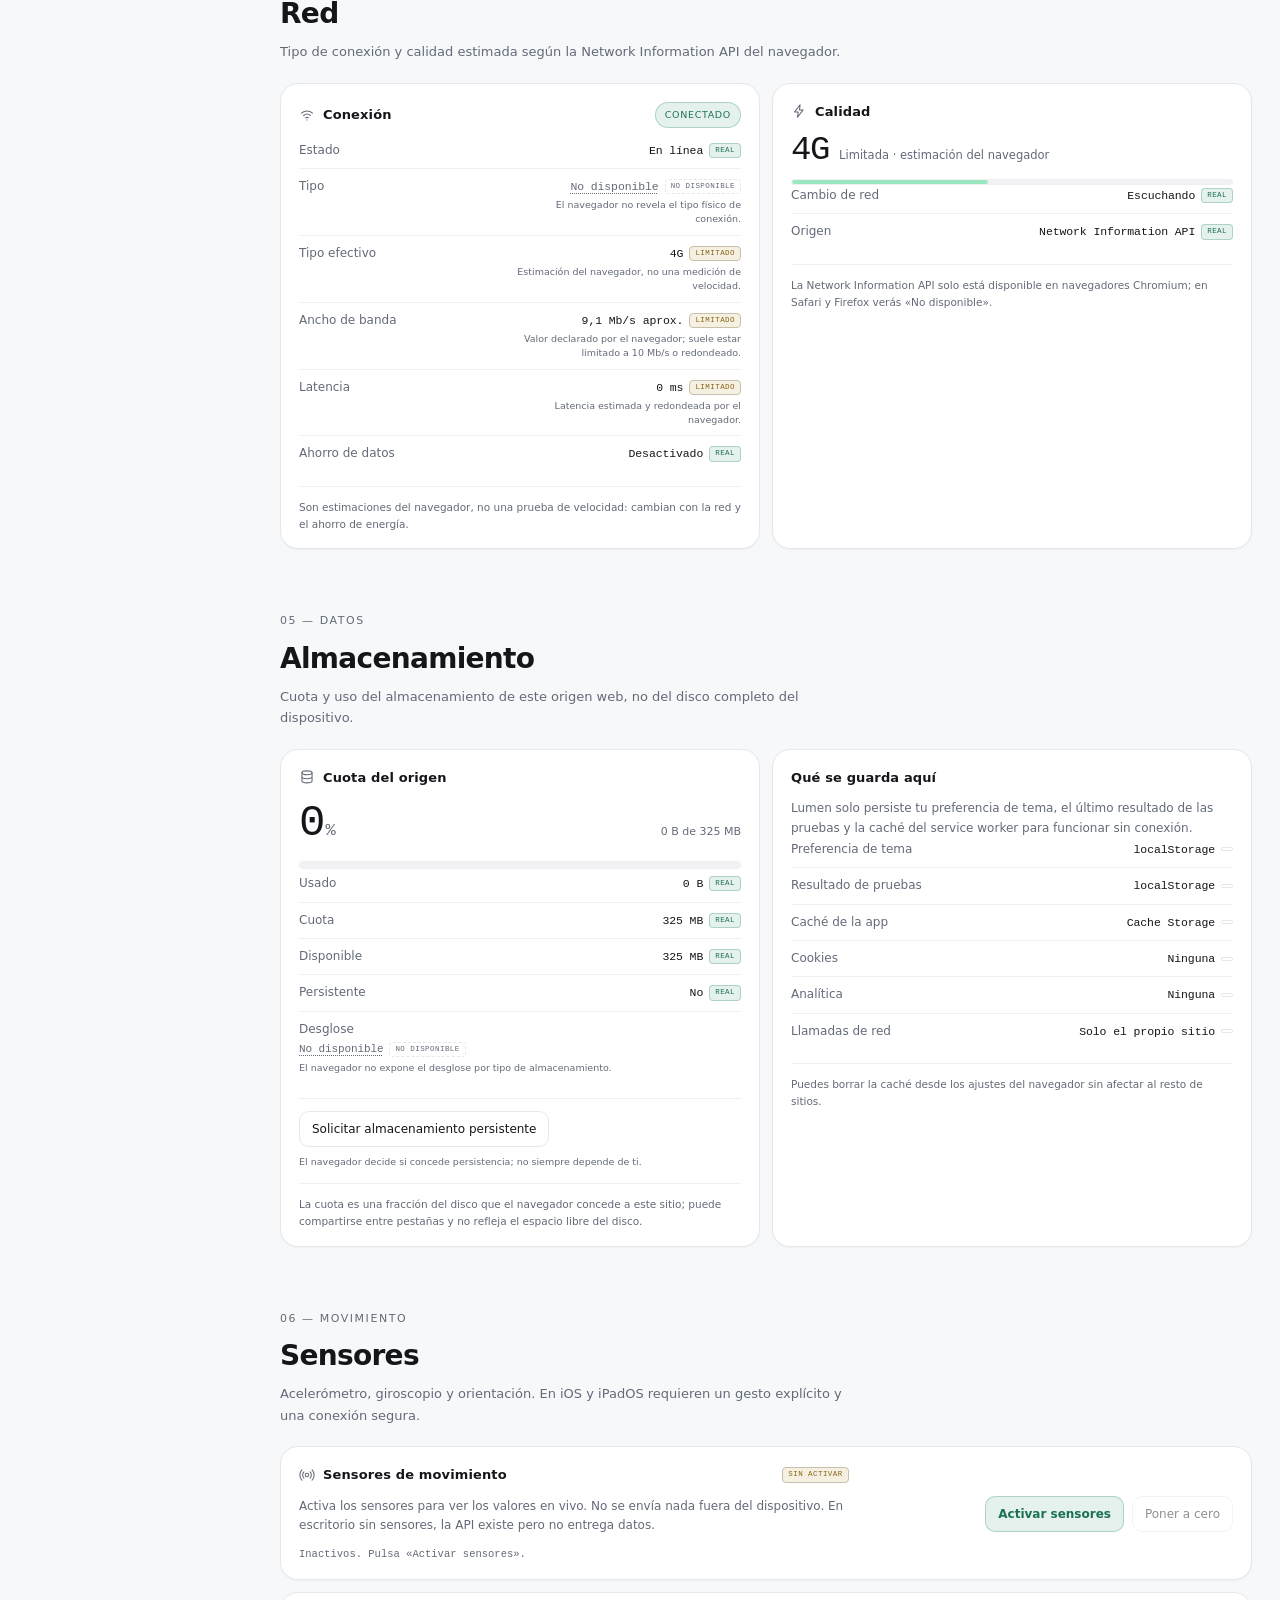
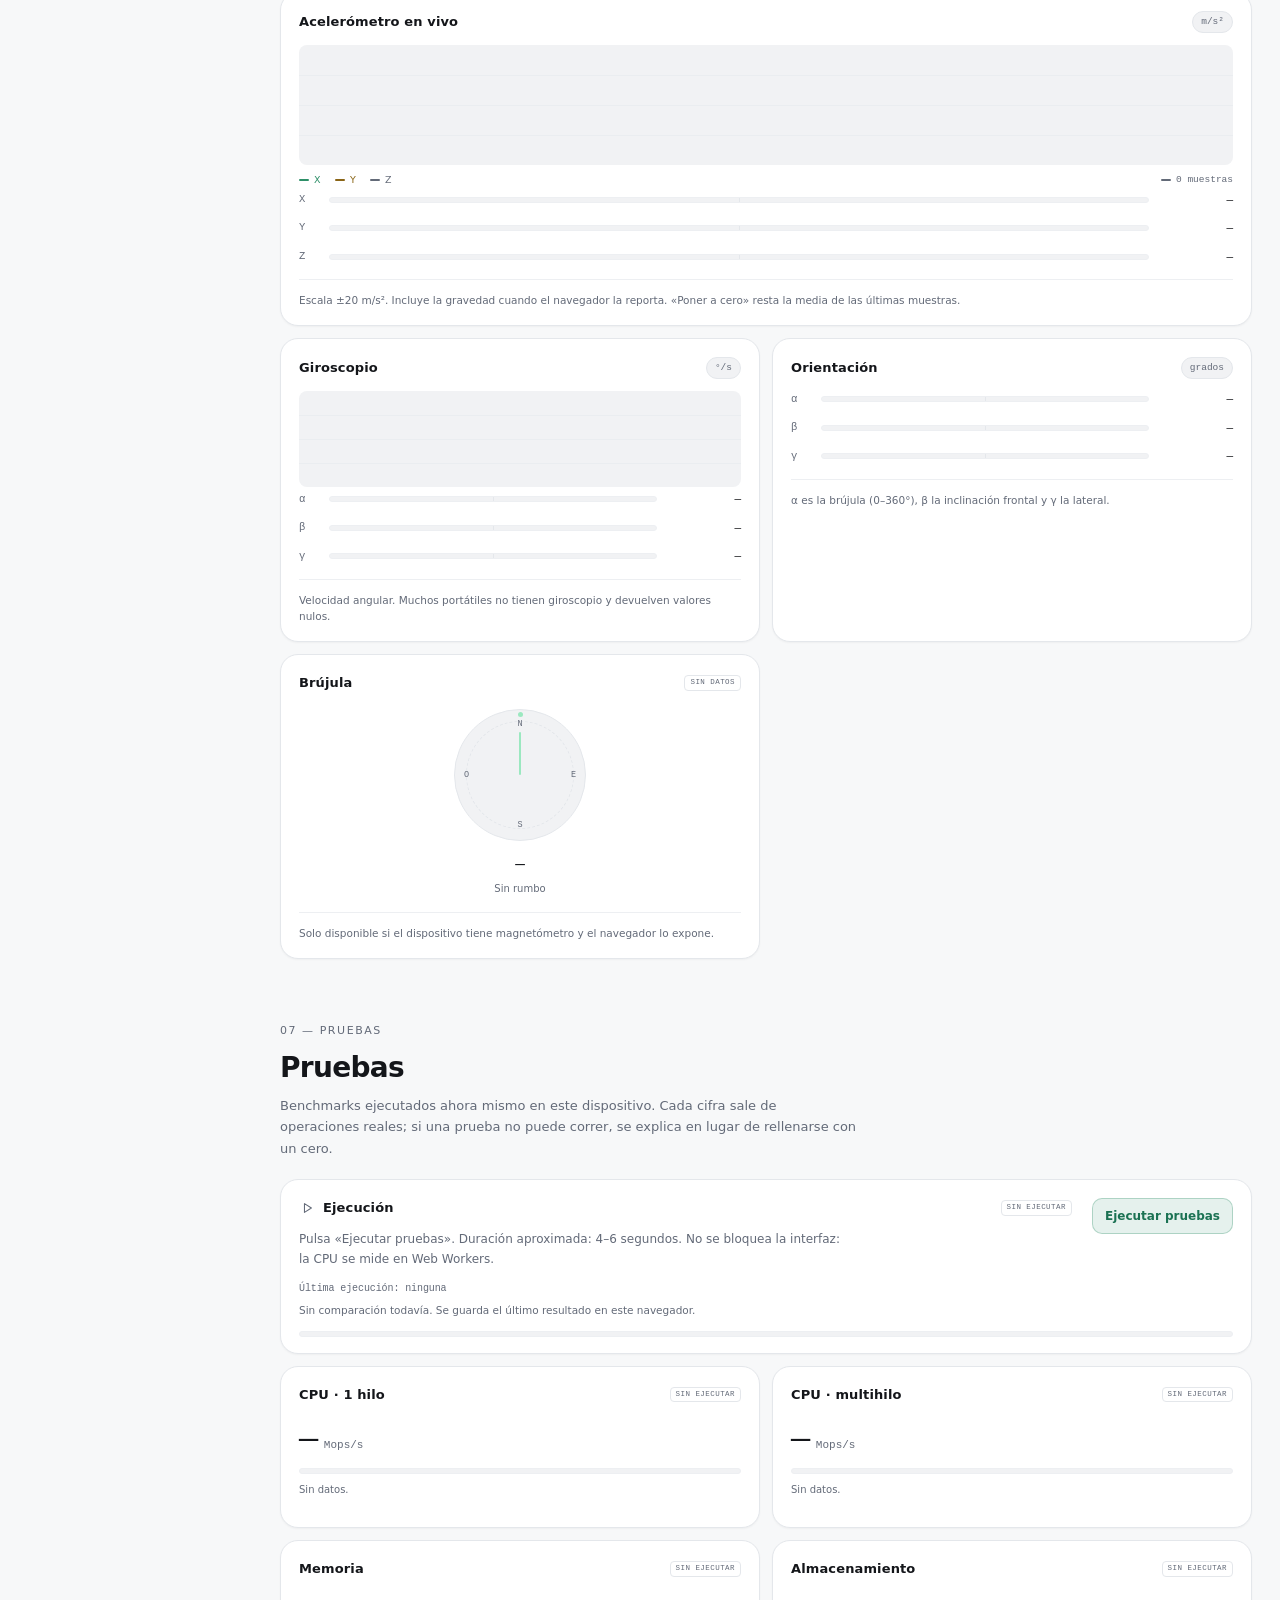
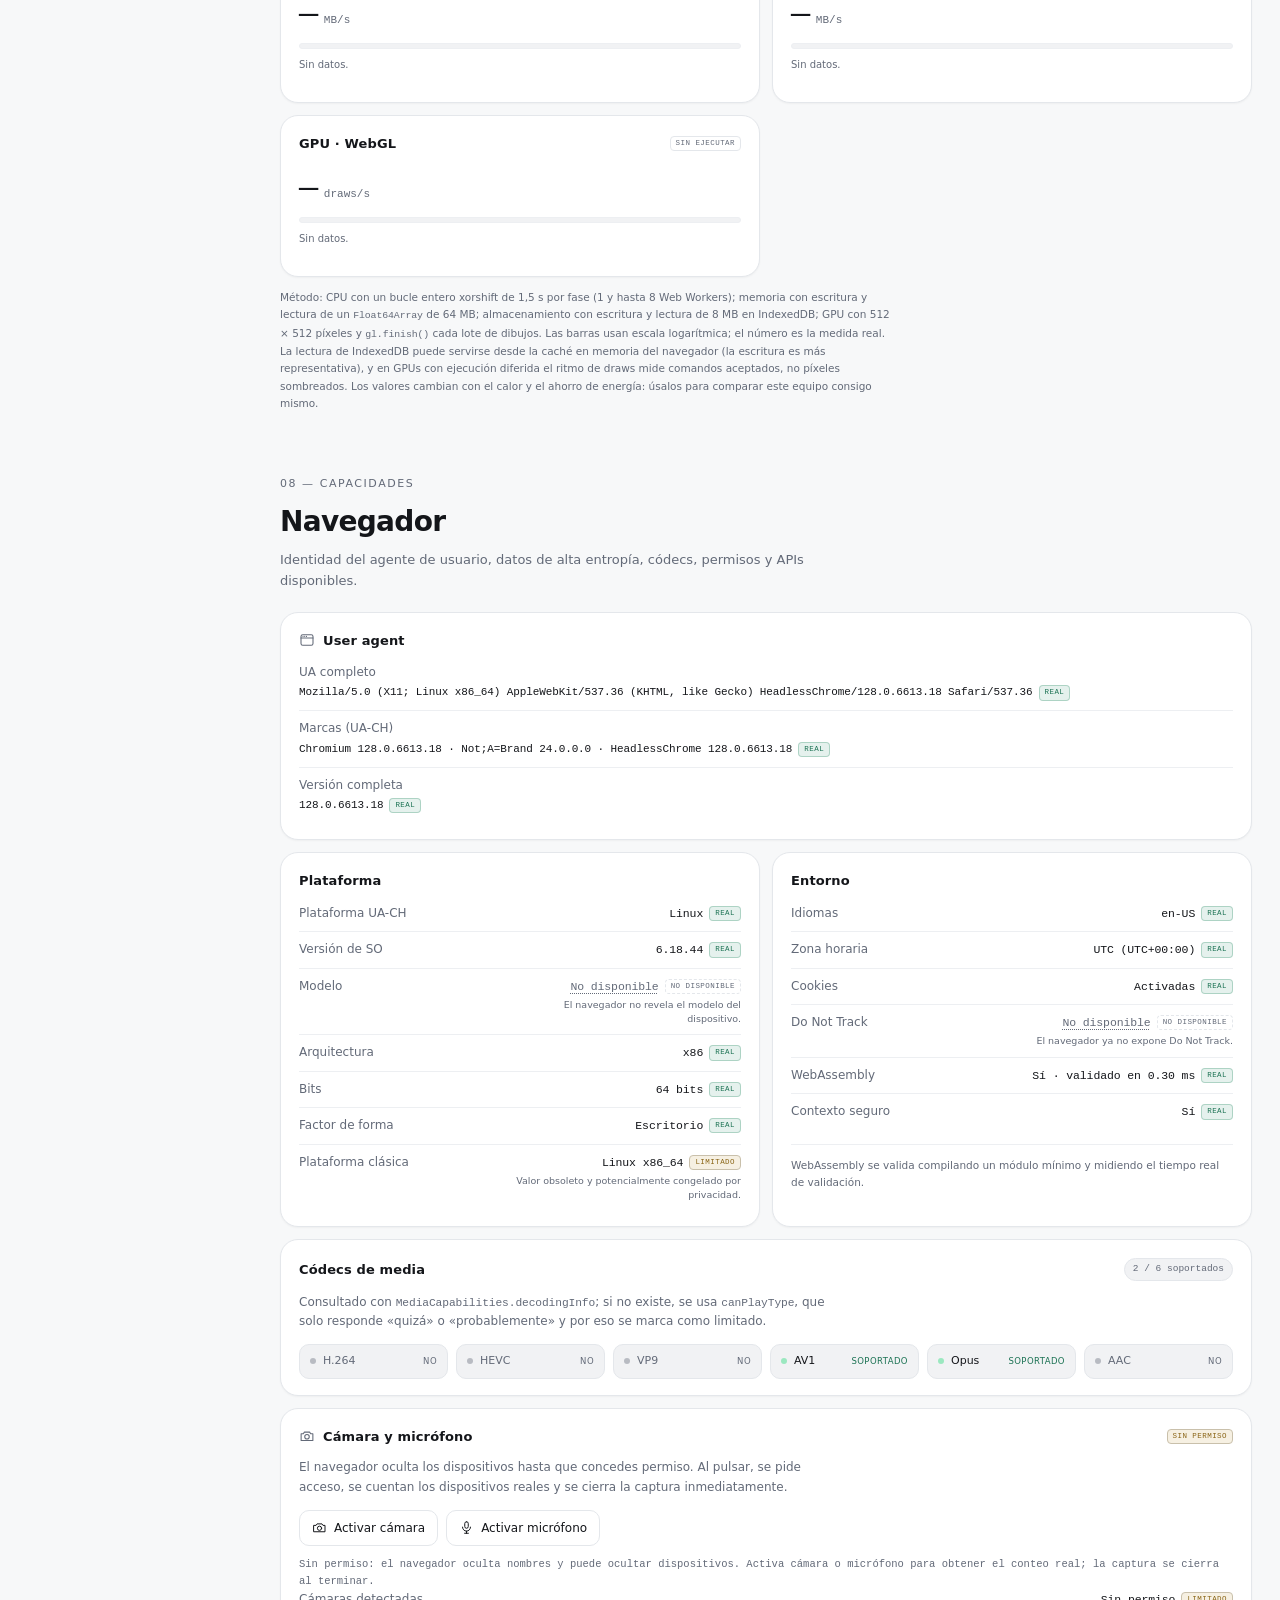
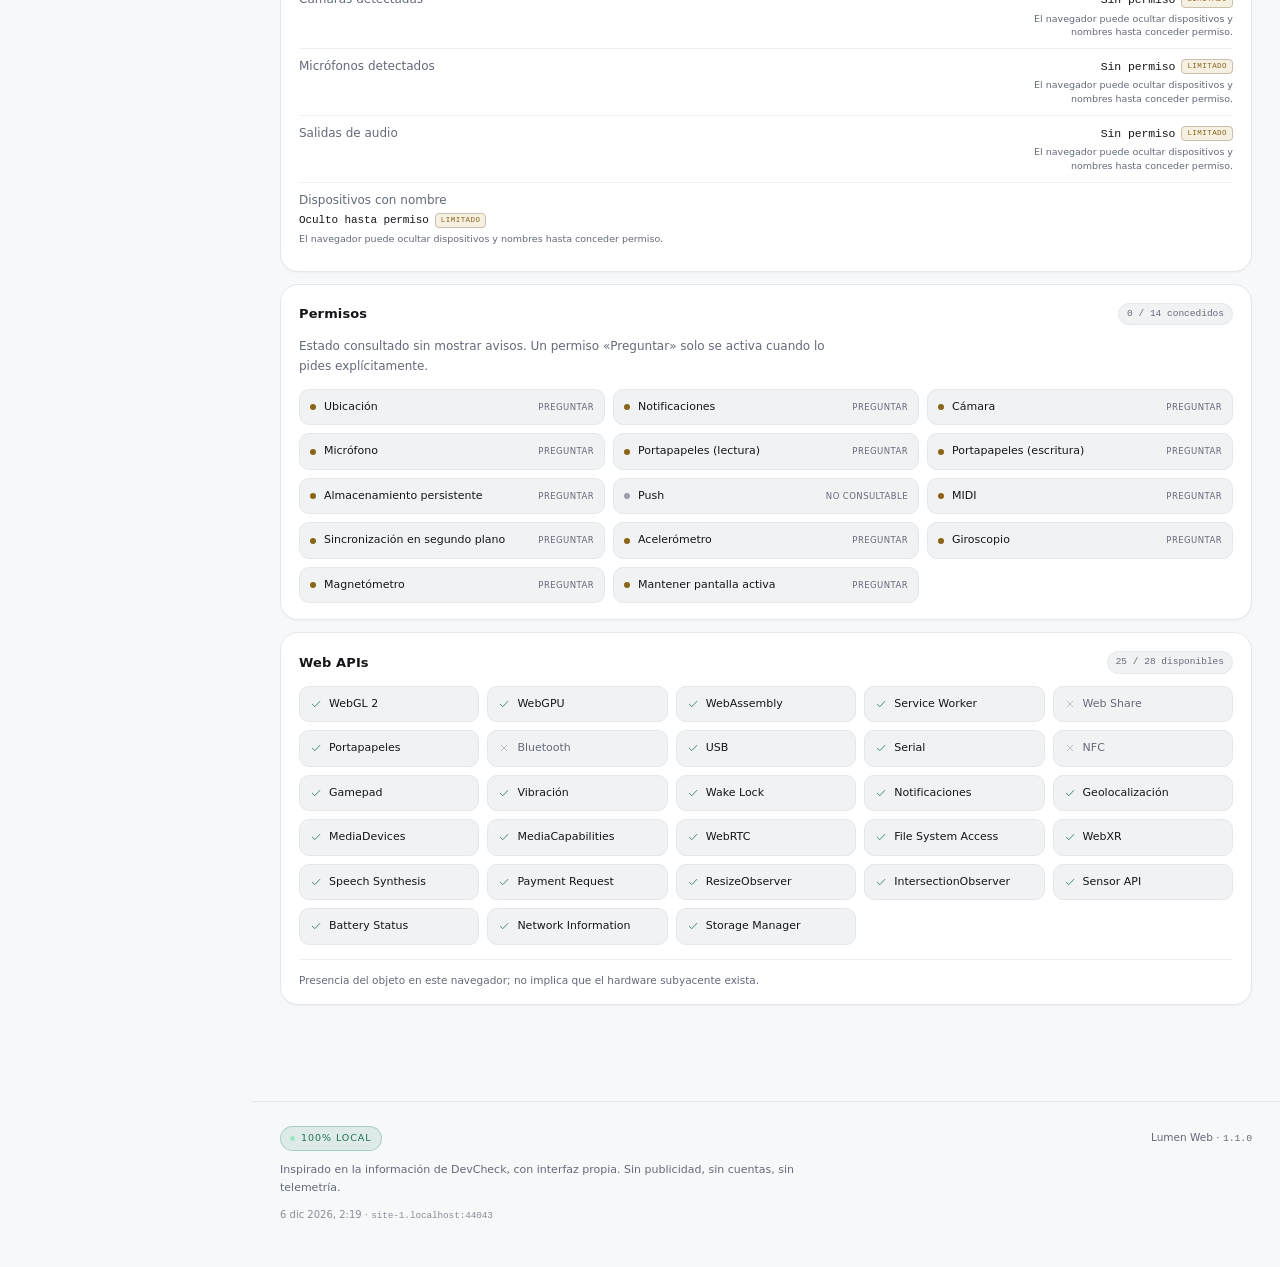
==== commit c0f01d5d: "v1.1: salud de batería y eSIM en Android; web con benchmarks y datos reales" ====
--- a/docs/index.html
+++ b/docs/index.html
@@ -2,9 +2,9 @@
 <html lang="es" data-theme="dark">
 <head>
   <meta charset="utf-8">
-  <title>Lumen — Informe del dispositivo</title>
+  <title>Lumen — Informe y pruebas del dispositivo</title>
   <meta name="viewport" content="width=device-width, initial-scale=1, viewport-fit=cover">
-  <meta name="description" content="Lumen: informe local de hardware, batería, red, almacenamiento y APIs del navegador. Sin cuentas, sin publicidad, sin telemetría.">
+  <meta name="description" content="Lumen: informe local de hardware, batería, red, almacenamiento y APIs del navegador, con benchmarks reales ejecutados en el dispositivo. Sin cuentas, sin publicidad, sin telemetría.">
   <meta name="color-scheme" content="dark light">
   <meta name="theme-color" content="#0A0B0D">
   <meta name="mobile-web-app-capable" content="yes">
@@ -60,6 +60,10 @@
     <symbol id="i-arrow" viewBox="0 0 24 24"><path d="M5 12h13.4M13.4 6.8 18.6 12l-5.2 5.2"/></symbol>
     <symbol id="i-refresh" viewBox="0 0 24 24"><path d="M20.2 11.2A8.2 8.2 0 0 0 5.2 6.6L3.4 8.6M3.8 12.8a8.2 8.2 0 0 0 15 4.6l1.8-2"/><path d="M3.4 3.8v4.8h4.8M20.6 20.2v-4.8h-4.8"/></symbol>
     <symbol id="i-pulse" viewBox="0 0 24 24"><path d="M2.6 13.2h3.8l2.4-6.6 3.9 12 2.7-7.7 1.9 2.3h4.1"/></symbol>
+    <symbol id="i-play" viewBox="0 0 24 24"><path d="M8.2 5.4 18.6 12 8.2 18.6z"/></symbol>
+    <symbol id="i-target" viewBox="0 0 24 24"><circle cx="12" cy="12" r="7.4"/><circle cx="12" cy="12" r="2.4"/><path d="M12 2.6v2.8M12 18.6v2.8M2.6 12h2.8M18.6 12h2.8"/></symbol>
+    <symbol id="i-camera" viewBox="0 0 24 24"><path d="M3.2 8.6h3.3l1.6-2.4h7.8l1.6 2.4h3.3v10.2H3.2z"/><circle cx="12" cy="13.2" r="3.4"/></symbol>
+    <symbol id="i-mic" viewBox="0 0 24 24"><rect x="9.2" y="2.8" width="5.6" height="10.4" rx="2.8"/><path d="M5.6 11.4a6.4 6.4 0 0 0 12.8 0M12 17.8v3.4M9 21.2h6"/></symbol>
   </svg>
 
   <div class="shell">
@@ -78,13 +82,14 @@
         <a class="nav-link" href="#red" data-nav="red"><svg class="ico" aria-hidden="true"><use href="#i-network"/></svg><span>Red</span><span class="nav-num">04</span></a>
         <a class="nav-link" href="#almacenamiento" data-nav="almacenamiento"><svg class="ico" aria-hidden="true"><use href="#i-storage"/></svg><span>Almacenamiento</span><span class="nav-num">05</span></a>
         <a class="nav-link" href="#sensores" data-nav="sensores"><svg class="ico" aria-hidden="true"><use href="#i-sensor"/></svg><span>Sensores</span><span class="nav-num">06</span></a>
-        <a class="nav-link" href="#navegador" data-nav="navegador"><svg class="ico" aria-hidden="true"><use href="#i-browser"/></svg><span>Navegador</span><span class="nav-num">07</span></a>
+        <a class="nav-link" href="#pruebas" data-nav="pruebas"><svg class="ico" aria-hidden="true"><use href="#i-play"/></svg><span>Pruebas</span><span class="nav-num">07</span></a>
+        <a class="nav-link" href="#navegador" data-nav="navegador"><svg class="ico" aria-hidden="true"><use href="#i-browser"/></svg><span>Navegador</span><span class="nav-num">08</span></a>
       </nav>
 
       <div class="side-foot">
         <span class="local-pill"><span class="dot"></span>100% local</span>
         <p>Sin cuentas, sin anuncios, sin telemetría. Nada sale de este dispositivo.</p>
-        <p class="side-version">Lumen Web · 1.0.0</p>
+        <p class="side-version">Lumen Web · 1.1.0</p>
       </div>
     </aside>
 
@@ -118,6 +123,7 @@
           <a class="chip" href="#red" data-nav="red"><svg class="ico" aria-hidden="true"><use href="#i-network"/></svg>Red</a>
           <a class="chip" href="#almacenamiento" data-nav="almacenamiento"><svg class="ico" aria-hidden="true"><use href="#i-storage"/></svg>Almacenamiento</a>
           <a class="chip" href="#sensores" data-nav="sensores"><svg class="ico" aria-hidden="true"><use href="#i-sensor"/></svg>Sensores</a>
+          <a class="chip" href="#pruebas" data-nav="pruebas"><svg class="ico" aria-hidden="true"><use href="#i-play"/></svg>Pruebas</a>
           <a class="chip" href="#navegador" data-nav="navegador"><svg class="ico" aria-hidden="true"><use href="#i-browser"/></svg>Navegador</a>
         </nav>
       </header>
@@ -128,8 +134,8 @@
           <div class="hero">
             <div class="hero-copy">
               <p class="eyebrow"><span class="pulse-dot" aria-hidden="true"></span>Informe del dispositivo</p>
-              <h1 id="inicio-title"><span id="deviceName">Detectando…</span></h1>
-              <p class="hero-sub" id="deviceSub">Leyendo lo que este navegador puede contar.</p>
+              <h1 id="inicio-title"><span id="deviceName">Leyendo…</span></h1>
+              <p class="hero-sub" id="deviceSub">Consultando lo que este navegador puede medir.</p>
               <div class="tag-row" id="heroTags"></div>
             </div>
             <div class="hero-mark" aria-hidden="true">
@@ -164,6 +170,12 @@
             </article>
           </div>
 
+          <div class="legend" aria-label="Significado de los estados de los datos">
+            <span><span class="st real">REAL</span> medido ahora en este dispositivo</span>
+            <span><span class="st limited">LIMITADO</span> el navegador lo recorta o estima</span>
+            <span><span class="st na">NO DISPONIBLE</span> la API no existe aquí</span>
+          </div>
+
           <article class="card live-card">
             <div class="card-head">
               <h2 class="card-title">Actividad en vivo</h2>
@@ -183,14 +195,14 @@
                 <canvas id="batCanvas" class="spark" height="56" role="img" aria-label="Gráfica en vivo del nivel de batería"></canvas>
               </div>
             </div>
-            <p class="card-note">Medido localmente con <span class="mono">requestAnimationFrame</span> y muestreo cada segundo. Se pausa al ocultar la pestaña.</p>
+            <p class="card-note">FPS medidos con <span class="mono">requestAnimationFrame</span>; RAM y batería muestreadas cada segundo. Se pausa al ocultar la pestaña.</p>
           </article>
 
           <nav class="quick" aria-label="Accesos rápidos">
             <a class="quick-link" href="#hardware"><span class="quick-ico"><svg class="ico" aria-hidden="true"><use href="#i-chip"/></svg></span><span><strong>Hardware</strong><small>CPU, GPU, pantalla</small></span><svg class="ico quick-arrow" aria-hidden="true"><use href="#i-arrow"/></svg></a>
-            <a class="quick-link" href="#bateria"><span class="quick-ico"><svg class="ico" aria-hidden="true"><use href="#i-battery"/></svg></span><span><strong>Batería</strong><small>Nivel y carga</small></span><svg class="ico quick-arrow" aria-hidden="true"><use href="#i-arrow"/></svg></a>
-            <a class="quick-link" href="#red"><span class="quick-ico"><svg class="ico" aria-hidden="true"><use href="#i-network"/></svg></span><span><strong>Red</strong><small>Calidad de conexión</small></span><svg class="ico quick-arrow" aria-hidden="true"><use href="#i-arrow"/></svg></a>
-            <a class="quick-link" href="#navegador"><span class="quick-ico"><svg class="ico" aria-hidden="true"><use href="#i-browser"/></svg></span><span><strong>Navegador</strong><small>APIs y capacidades</small></span><svg class="ico quick-arrow" aria-hidden="true"><use href="#i-arrow"/></svg></a>
+            <a class="quick-link" href="#pruebas"><span class="quick-ico"><svg class="ico" aria-hidden="true"><use href="#i-play"/></svg></span><span><strong>Pruebas</strong><small>CPU, memoria, GPU</small></span><svg class="ico quick-arrow" aria-hidden="true"><use href="#i-arrow"/></svg></a>
+            <a class="quick-link" href="#sensores"><span class="quick-ico"><svg class="ico" aria-hidden="true"><use href="#i-sensor"/></svg></span><span><strong>Sensores</strong><small>Movimiento en vivo</small></span><svg class="ico quick-arrow" aria-hidden="true"><use href="#i-arrow"/></svg></a>
+            <a class="quick-link" href="#navegador"><span class="quick-ico"><svg class="ico" aria-hidden="true"><use href="#i-browser"/></svg></span><span><strong>Navegador</strong><small>APIs y permisos</small></span><svg class="ico quick-arrow" aria-hidden="true"><use href="#i-arrow"/></svg></a>
           </nav>
         </section>
 
@@ -212,7 +224,7 @@
                 <div class="row"><span class="k">Memoria del dispositivo</span><span class="v mono" id="hw-devmem" data-key="Memoria del dispositivo">—</span></div>
                 <div class="row"><span class="k">Heap JS en uso</span><span class="v mono" id="hw-heap" data-key="Heap JS en uso">—</span></div>
               </div>
-              <p class="card-note">Los núcleos y la memoria son aproximaciones que expone el navegador, no lecturas del sistema.</p>
+              <p class="card-note">El número de núcleos y la memoria son valores que el navegador declara, no lecturas del sistema. La arquitectura solo llega por User-Agent Client Hints.</p>
             </article>
 
             <article class="card">
@@ -225,7 +237,7 @@
                 <div class="row stack"><span class="k">WebGPU</span><span class="v mono" id="gpu-webgpu" data-key="WebGPU adaptador">—</span></div>
                 <div class="row"><span class="k">Límite de búfer</span><span class="v mono" id="gpu-buffer" data-key="WebGPU búfer máximo">—</span></div>
               </div>
-              <p class="card-note">Renderer sin enmascarar vía <span class="mono">WEBGL_debug_renderer_info</span>; algunos navegadores lo ocultan por privacidad.</p>
+              <p class="card-note">Renderer sin enmascarar vía <span class="mono">WEBGL_debug_renderer_info</span>; algunos navegadores lo ocultan por privacidad. En navegadores con GPU virtualizada (headless, VM) el valor es el del renderizador por software.</p>
             </article>
 
             <article class="card span-2">
@@ -234,14 +246,14 @@
                 <div class="row"><span class="k">Resolución CSS</span><span class="v mono" id="scr-css" data-key="Pantalla resolución CSS">—</span></div>
                 <div class="row"><span class="k">Resolución física</span><span class="v mono" id="scr-phys" data-key="Pantalla resolución física">—</span></div>
                 <div class="row"><span class="k">Densidad (DPR)</span><span class="v mono" id="scr-dpr" data-key="Pantalla DPR">—</span></div>
-                <div class="row"><span class="k">Refresco estimado</span><span class="v mono" id="scr-refresh" data-key="Pantalla refresco">—</span></div>
+                <div class="row"><span class="k">Refresco medido</span><span class="v mono" id="scr-refresh" data-key="Pantalla refresco">—</span></div>
                 <div class="row"><span class="k">Profundidad de color</span><span class="v mono" id="scr-depth" data-key="Pantalla profundidad">—</span></div>
                 <div class="row"><span class="k">Gama de color</span><span class="v mono" id="scr-gamut" data-key="Pantalla gama">—</span></div>
                 <div class="row"><span class="k">HDR</span><span class="v mono" id="scr-hdr" data-key="Pantalla HDR">—</span></div>
                 <div class="row"><span class="k">Orientación</span><span class="v mono" id="scr-orient" data-key="Pantalla orientación">—</span></div>
                 <div class="row"><span class="k">Puntos táctiles</span><span class="v mono" id="scr-touch" data-key="Pantalla puntos táctiles">—</span></div>
               </div>
-              <p class="card-note" id="refreshNote">El refresco se estima midiendo fotogramas; puede variar con el ahorro de energía.</p>
+              <p class="card-note" id="refreshNote">El refresco se mide contando fotogramas reales durante un segundo; puede bajar con el ahorro de energía o si la pestaña está en segundo plano.</p>
             </article>
 
             <article class="card">
@@ -253,7 +265,7 @@
                 <div class="row"><span class="k">Heap disponible</span><span class="v mono" id="mem-free" data-key="Memoria heap disponible">—</span></div>
               </div>
               <div class="bar" role="img" aria-label="Uso del heap JavaScript" id="memBar"><span class="bar-fill" id="memBarFill"></span></div>
-              <p class="card-note">Solo Chromium expone <span class="mono">performance.memory</span>, y mide el heap de esta pestaña, no la RAM del sistema.</p>
+              <p class="card-note">Solo Chromium expone <span class="mono">performance.memory</span>, y mide el heap de esta pestaña, no la RAM del sistema. La prueba de memoria de la sección Pruebas sí mide velocidad real de escritura y lectura.</p>
             </article>
           </div>
         </section>
@@ -283,7 +295,7 @@
                 <div class="row"><span class="k">Salud</span><span class="v mono" id="bat-health" data-key="Batería salud">—</span></div>
                 <div class="row"><span class="k">Temperatura y voltaje</span><span class="v mono" id="bat-temp" data-key="Batería temperatura y voltaje">—</span></div>
               </div>
-              <p class="card-note">La API puede redondear el nivel (por ejemplo, 100 % → 99 %) y devolver «Infinity» mientras calcula los tiempos.</p>
+              <p class="card-note" id="batNote">La API puede redondear el nivel y devolver «Infinity» mientras calcula los tiempos. No existe una API web para salud, temperatura o voltaje.</p>
             </article>
 
             <article class="card">
@@ -291,7 +303,7 @@
               <canvas id="batDetailCanvas" class="spark spark-tall" height="120" role="img" aria-label="Historial en vivo del nivel de batería"></canvas>
               <div class="rows">
                 <div class="row"><span class="k">Origen del dato</span><span class="v mono">Battery Status API</span></div>
-                <div class="row"><span class="k">Precisión</span><span class="v mono">1 %</span></div>
+                <div class="row"><span class="k">Resolución declarada</span><span class="v mono" id="bat-res">—</span></div>
               </div>
               <p class="card-note">Los fabricantes agrupan los cambios de nivel; una línea plana no significa que la lectura esté rota.</p>
             </article>
@@ -328,8 +340,8 @@
               </div>
               <div class="bar" role="img" aria-label="Calidad de conexión estimada" id="netBar"><span class="bar-fill" id="netBarFill"></span></div>
               <div class="rows">
-                <div class="row"><span class="k">Cambio de red</span><span class="v mono" id="net-live">—</span></div>
-                <div class="row"><span class="k">Origen</span><span class="v mono" id="net-origin">—</span></div>
+                <div class="row"><span class="k">Cambio de red</span><span class="v mono" id="net-live" data-key="Red escucha de cambios">—</span></div>
+                <div class="row"><span class="k">Origen</span><span class="v mono" id="net-origin" data-key="Red origen">—</span></div>
               </div>
               <p class="card-note">La Network Information API solo está disponible en navegadores Chromium; en Safari y Firefox verás «No disponible».</p>
             </article>
@@ -359,14 +371,19 @@
                 <div class="row"><span class="k">Persistente</span><span class="v mono" id="st-persist" data-key="Almacenamiento persistente">—</span></div>
                 <div class="row stack"><span class="k">Desglose</span><span class="v mono" id="st-details" data-key="Almacenamiento desglose">—</span></div>
               </div>
-              <p class="card-note">La cuota es una fracción del disco que el navegador concede a este sitio; puede compartirse entre pestañas.</p>
+              <div class="storage-actions">
+                <button class="btn" id="persistBtn" type="button">Solicitar almacenamiento persistente</button>
+                <span class="storage-action-note" id="persistNote">El navegador decide si concede persistencia; no siempre depende de ti.</span>
+              </div>
+              <p class="card-note">La cuota es una fracción del disco que el navegador concede a este sitio; puede compartirse entre pestañas y no refleja el espacio libre del disco.</p>
             </article>
 
             <article class="card">
               <div class="card-head"><h3 class="card-title">Qué se guarda aquí</h3></div>
-              <p class="body-text">Lumen no escribe datos de medición. Solo persiste tu preferencia de tema y la caché del service worker para funcionar sin conexión.</p>
+              <p class="body-text">Lumen solo persiste tu preferencia de tema, el último resultado de las pruebas y la caché del service worker para funcionar sin conexión.</p>
               <div class="rows">
                 <div class="row"><span class="k">Preferencia de tema</span><span class="v mono">localStorage</span></div>
+                <div class="row"><span class="k">Resultado de pruebas</span><span class="v mono">localStorage</span></div>
                 <div class="row"><span class="k">Caché de la app</span><span class="v mono">Cache Storage</span></div>
                 <div class="row"><span class="k">Cookies</span><span class="v mono">Ninguna</span></div>
                 <div class="row"><span class="k">Analítica</span><span class="v mono">Ninguna</span></div>
@@ -387,26 +404,32 @@
 
           <article class="card sensors-control">
             <div class="sensors-control-copy">
-              <div class="card-head"><h3 class="card-title"><svg class="ico" aria-hidden="true"><use href="#i-sensor"/></svg>Sensores de movimiento</h3></div>
-              <p class="body-text" id="sensorNote">Activa los sensores para ver los valores en vivo. No se envía nada fuera del dispositivo.</p>
-              <p class="sensor-status" id="sensorStatus" role="status" aria-live="polite">Inactivos.</p>
-            </div>
-            <button class="btn primary" id="sensorBtn" type="button">Activar sensores</button>
+              <div class="card-head"><h3 class="card-title"><svg class="ico" aria-hidden="true"><use href="#i-sensor"/></svg>Sensores de movimiento</h3><span class="st" id="sensorBadge">sin activar</span></div>
+              <p class="body-text" id="sensorNote">Activa los sensores para ver los valores en vivo. No se envía nada fuera del dispositivo. En escritorio sin sensores, la API existe pero no entrega datos.</p>
+              <p class="sensor-status" id="sensorStatus" role="status" aria-live="polite">Inactivos. Pulsa «Activar sensores».</p>
+            </div>
+            <div class="sensor-actions">
+              <button class="btn primary" id="sensorBtn" type="button">Activar sensores</button>
+              <button class="btn" id="calibrateBtn" type="button" disabled>Poner a cero</button>
+            </div>
           </article>
 
           <div class="grid">
-            <article class="card">
-              <div class="card-head"><h3 class="card-title">Acelerómetro</h3><span class="unit-pill">m/s²</span></div>
+            <article class="card span-2">
+              <div class="card-head"><h3 class="card-title">Acelerómetro en vivo</h3><span class="unit-pill">m/s²</span></div>
+              <canvas id="accCanvas" class="spark spark-graph" height="120" role="img" aria-label="Gráfica en vivo del acelerómetro en tres ejes"></canvas>
+              <div class="graph-legend"><span class="gl-x">X</span><span class="gl-y">Y</span><span class="gl-z">Z</span><span class="graph-samples mono" id="sensorSamples">0 muestras</span></div>
               <div class="axes">
                 <div class="axis"><span class="axis-label">X</span><div class="meter"><span class="meter-fill" id="accxBar"></span></div><span class="axis-val mono" id="acc-x">—</span></div>
                 <div class="axis"><span class="axis-label">Y</span><div class="meter"><span class="meter-fill" id="accyBar"></span></div><span class="axis-val mono" id="acc-y">—</span></div>
                 <div class="axis"><span class="axis-label">Z</span><div class="meter"><span class="meter-fill" id="acczBar"></span></div><span class="axis-val mono" id="acc-z">—</span></div>
               </div>
-              <p class="card-note">Escala ±20 m/s². Incluye la gravedad cuando el navegador la reporta.</p>
+              <p class="card-note">Escala ±20 m/s². Incluye la gravedad cuando el navegador la reporta. «Poner a cero» resta la media de las últimas muestras.</p>
             </article>
 
             <article class="card">
               <div class="card-head"><h3 class="card-title">Giroscopio</h3><span class="unit-pill">°/s</span></div>
+              <canvas id="gyroCanvas" class="spark spark-graph" height="96" role="img" aria-label="Gráfica en vivo del giroscopio en tres ejes"></canvas>
               <div class="axes">
                 <div class="axis"><span class="axis-label">α</span><div class="meter"><span class="meter-fill" id="gyroaBar"></span></div><span class="axis-val mono" id="gyro-a">—</span></div>
                 <div class="axis"><span class="axis-label">β</span><div class="meter"><span class="meter-fill" id="gyrobBar"></span></div><span class="axis-val mono" id="gyro-b">—</span></div>
@@ -426,14 +449,14 @@
             </article>
 
             <article class="card">
-              <div class="card-head"><h3 class="card-title">Brújula</h3></div>
+              <div class="card-head"><h3 class="card-title">Brújula</h3><span class="st" id="compassStatus">sin datos</span></div>
               <div class="compass-wrap">
                 <div class="compass" id="compass" aria-hidden="true">
                   <span class="compass-needle" id="compassNeedle"></span>
                   <span class="compass-n">N</span>
                   <span class="compass-e">E</span>
                   <span class="compass-s">S</span>
-                  <span class="compass-w">W</span>
+                  <span class="compass-w">O</span>
                 </div>
                 <p class="compass-value mono" id="compassValue">—</p>
                 <p class="compass-label" id="compassLabel">Sin rumbo</p>
@@ -443,12 +466,81 @@
           </div>
         </section>
 
-        <!-- 07 Navegador -->
+        <!-- 07 Pruebas -->
+        <section class="section" id="pruebas" data-section="pruebas" aria-labelledby="pruebas-title">
+          <header class="section-head">
+            <p class="kicker">07 — Pruebas</p>
+            <h2 id="pruebas-title">Pruebas</h2>
+            <p class="section-desc">Benchmarks ejecutados ahora mismo en este dispositivo. Cada cifra sale de operaciones reales; si una prueba no puede correr, se explica en lugar de rellenarse con un cero.</p>
+          </header>
+
+          <article class="card tests-run">
+            <div class="tests-run-copy">
+              <div class="card-head"><h3 class="card-title"><svg class="ico" aria-hidden="true"><use href="#i-play"/></svg>Ejecución</h3><span class="st" id="testsStatusBadge">sin ejecutar</span></div>
+              <p class="body-text" id="testStatus" role="status" aria-live="polite">Pulsa «Ejecutar pruebas». Duración aproximada: 4–6 segundos. No se bloquea la interfaz: la CPU se mide en Web Workers.</p>
+              <p class="tests-stamp mono" id="testStamp">Última ejecución: ninguna</p>
+              <p class="tests-delta" id="testDelta">Sin comparación todavía. Se guarda el último resultado en este navegador.</p>
+            </div>
+            <div class="tests-actions">
+              <button class="btn primary" id="runTests" type="button">Ejecutar pruebas</button>
+              <button class="btn" id="rerunTests" type="button" hidden>Repetir prueba</button>
+            </div>
+            <div class="progress" id="testProgress" role="progressbar" aria-valuemin="0" aria-valuemax="100" aria-valuenow="0" aria-label="Progreso de las pruebas">
+              <span class="progress-fill" id="testProgressFill"></span>
+            </div>
+          </article>
+
+          <div class="grid tests-grid">
+            <article class="card test-card">
+              <div class="card-head"><h3 class="card-title">CPU · 1 hilo</h3><span class="st" id="cpu1-st">sin ejecutar</span></div>
+              <p class="test-big"><span class="mono" id="cpu1-val">—</span><span class="test-unit">Mops/s</span></p>
+              <div class="bar"><span class="bar-fill" id="cpu1-bar"></span></div>
+              <p class="test-meta" id="cpu1-meta">Sin datos.</p>
+              <p class="test-delta" id="cpu1-delta" hidden></p>
+            </article>
+
+            <article class="card test-card">
+              <div class="card-head"><h3 class="card-title">CPU · multihilo</h3><span class="st" id="cpum-st">sin ejecutar</span></div>
+              <p class="test-big"><span class="mono" id="cpum-val">—</span><span class="test-unit">Mops/s</span></p>
+              <div class="bar"><span class="bar-fill" id="cpum-bar"></span></div>
+              <p class="test-meta" id="cpum-meta">Sin datos.</p>
+              <p class="test-delta" id="cpum-delta" hidden></p>
+            </article>
+
+            <article class="card test-card">
+              <div class="card-head"><h3 class="card-title">Memoria</h3><span class="st" id="mem-st">sin ejecutar</span></div>
+              <p class="test-big"><span class="mono" id="mem-val">—</span><span class="test-unit">MB/s</span></p>
+              <div class="bar"><span class="bar-fill" id="mem-bar"></span></div>
+              <p class="test-meta" id="mem-meta">Sin datos.</p>
+              <p class="test-delta" id="mem-delta" hidden></p>
+            </article>
+
+            <article class="card test-card">
+              <div class="card-head"><h3 class="card-title">Almacenamiento</h3><span class="st" id="stg-st">sin ejecutar</span></div>
+              <p class="test-big"><span class="mono" id="stg-val">—</span><span class="test-unit">MB/s</span></p>
+              <div class="bar"><span class="bar-fill" id="stg-bar"></span></div>
+              <p class="test-meta" id="stg-meta">Sin datos.</p>
+              <p class="test-delta" id="stg-delta" hidden></p>
+            </article>
+
+            <article class="card test-card">
+              <div class="card-head"><h3 class="card-title">GPU · WebGL</h3><span class="st" id="gpu-st">sin ejecutar</span></div>
+              <p class="test-big"><span class="mono" id="gpu-val">—</span><span class="test-unit">draws/s</span></p>
+              <div class="bar"><span class="bar-fill" id="gpu-bar"></span></div>
+              <p class="test-meta" id="gpu-meta">Sin datos.</p>
+              <p class="test-delta" id="gpu-delta" hidden></p>
+            </article>
+          </div>
+
+          <p class="tests-foot">Método: CPU con un bucle entero xorshift de 1,5 s por fase (1 y hasta 8 Web Workers); memoria con escritura y lectura de un <span class="mono">Float64Array</span> de 64 MB; almacenamiento con escritura y lectura de 8 MB en IndexedDB; GPU con 512 × 512 píxeles y <span class="mono">gl.finish()</span> cada lote de dibujos. Las barras usan escala logarítmica; el número es la medida real. La lectura de IndexedDB puede servirse desde la caché en memoria del navegador (la escritura es más representativa), y en GPUs con ejecución diferida el ritmo de draws mide comandos aceptados, no píxeles sombreados. Los valores cambian con el calor y el ahorro de energía: úsalos para comparar este equipo consigo mismo.</p>
+        </section>
+
+        <!-- 08 Navegador -->
         <section class="section" id="navegador" data-section="navegador" aria-labelledby="navegador-title">
           <header class="section-head">
-            <p class="kicker">07 — Capacidades</p>
+            <p class="kicker">08 — Capacidades</p>
             <h2 id="navegador-title">Navegador</h2>
-            <p class="section-desc">Identidad del agente de usuario, datos de alta entropía, permisos y APIs disponibles.</p>
+            <p class="section-desc">Identidad del agente de usuario, datos de alta entropía, códecs, permisos y APIs disponibles.</p>
           </header>
 
           <div class="grid">
@@ -469,6 +561,7 @@
                 <div class="row"><span class="k">Modelo</span><span class="v mono" id="br-model" data-key="Navegador modelo">—</span></div>
                 <div class="row"><span class="k">Arquitectura</span><span class="v mono" id="br-arch" data-key="Navegador arquitectura">—</span></div>
                 <div class="row"><span class="k">Bits</span><span class="v mono" id="br-bits" data-key="Navegador bits">—</span></div>
+                <div class="row"><span class="k">Factor de forma</span><span class="v mono" id="br-form" data-key="Navegador factor de forma">—</span></div>
                 <div class="row"><span class="k">Plataforma clásica</span><span class="v mono" id="br-legacy" data-key="Navegador plataforma clásica">—</span></div>
               </div>
             </article>
@@ -480,10 +573,32 @@
                 <div class="row"><span class="k">Zona horaria</span><span class="v mono" id="br-tz" data-key="Navegador zona horaria">—</span></div>
                 <div class="row"><span class="k">Cookies</span><span class="v mono" id="br-cookies" data-key="Navegador cookies">—</span></div>
                 <div class="row"><span class="k">Do Not Track</span><span class="v mono" id="br-dnt" data-key="Navegador do not track">—</span></div>
-                <div class="row"><span class="k">Dispositivos de media</span><span class="v mono" id="br-media" data-key="Navegador dispositivos de media">—</span></div>
+                <div class="row"><span class="k">WebAssembly</span><span class="v mono" id="br-wasm" data-key="Navegador WebAssembly">—</span></div>
                 <div class="row"><span class="k">Contexto seguro</span><span class="v mono" id="br-secure" data-key="Navegador contexto seguro">—</span></div>
               </div>
-              <p class="card-note">El conteo de dispositivos de media no solicita permiso y puede ocultar etiquetas y dispositivos.</p>
+              <p class="card-note">WebAssembly se valida compilando un módulo mínimo y midiendo el tiempo real de validación.</p>
+            </article>
+
+            <article class="card span-2">
+              <div class="card-head"><h3 class="card-title">Códecs de media</h3><span class="unit-pill" id="codecCount">—</span></div>
+              <p class="body-text">Consultado con <span class="mono">MediaCapabilities.decodingInfo</span>; si no existe, se usa <span class="mono">canPlayType</span>, que solo responde «quizá» o «probablemente» y por eso se marca como limitado.</p>
+              <div class="codec-grid" id="codecGrid"></div>
+            </article>
+
+            <article class="card span-2">
+              <div class="card-head"><h3 class="card-title"><svg class="ico" aria-hidden="true"><use href="#i-camera"/></svg>Cámara y micrófono</h3><span class="st" id="mediaBadge">sin permiso</span></div>
+              <p class="body-text">El navegador oculta los dispositivos hasta que concedes permiso. Al pulsar, se pide acceso, se cuentan los dispositivos reales y se cierra la captura inmediatamente.</p>
+              <div class="media-actions">
+                <button class="btn" id="camBtn" type="button"><svg class="ico" aria-hidden="true"><use href="#i-camera"/></svg>Activar cámara</button>
+                <button class="btn" id="micBtn" type="button"><svg class="ico" aria-hidden="true"><use href="#i-mic"/></svg>Activar micrófono</button>
+              </div>
+              <p class="sensor-status" id="mediaStatus" role="status" aria-live="polite">Sin permiso concedido en esta sesión.</p>
+              <div class="rows">
+                <div class="row"><span class="k">Cámaras detectadas</span><span class="v mono" id="br-cams" data-key="Navegador cámaras">—</span></div>
+                <div class="row"><span class="k">Micrófonos detectados</span><span class="v mono" id="br-mics" data-key="Navegador micrófonos">—</span></div>
+                <div class="row"><span class="k">Salidas de audio</span><span class="v mono" id="br-outs" data-key="Navegador salidas de audio">—</span></div>
+                <div class="row stack"><span class="k">Dispositivos con nombre</span><span class="v mono" id="br-media" data-key="Navegador dispositivos de media">—</span></div>
+              </div>
             </article>
 
             <article class="card span-2">
@@ -504,7 +619,7 @@
       <footer class="site-foot">
         <div class="foot-line">
           <span class="local-pill"><span class="dot"></span>100% local</span>
-          <span>Lumen Web · <span class="mono">1.0.0</span></span>
+          <span>Lumen Web · <span class="mono">1.1.0</span></span>
         </div>
         <p>Inspirado en la información de DevCheck, con interfaz propia. Sin publicidad, sin cuentas, sin telemetría.</p>
         <p class="foot-meta"><span id="footStamp">—</span> · <span class="mono" id="footOrigin">—</span></p>
--- a/docs/styles.css
+++ b/docs/styles.css
@@ -1380,3 +1380,376 @@
   body { background: #fff; color: #000; }
   .card, .metric { break-inside: avoid; }
 }
+
+/* ---------- Estados por dato (1.1.0) ---------- */
+
+.vcell {
+  display: flex;
+  flex-direction: column;
+  align-items: flex-end;
+  gap: 3px;
+  min-width: 0;
+  max-width: 72%;
+}
+
+.vline {
+  display: flex;
+  align-items: center;
+  justify-content: flex-end;
+  gap: 6px;
+  flex-wrap: wrap;
+  min-width: 0;
+}
+
+.row.stack .vcell {
+  align-items: flex-start;
+  max-width: 100%;
+}
+
+.row.stack .vline { justify-content: flex-start; }
+
+.vcell .v { max-width: 100%; }
+
+.st {
+  display: inline-flex;
+  align-items: center;
+  flex: none;
+  padding: 1px 5px;
+  border: 1px solid var(--border);
+  border-radius: 4px;
+  background: transparent;
+  color: var(--muted);
+  font-family: var(--mono);
+  font-size: 7.5px;
+  line-height: 1.5;
+  letter-spacing: 0.06em;
+  text-transform: uppercase;
+  white-space: nowrap;
+}
+
+.st.real {
+  border-color: var(--accent-line);
+  background: var(--accent-soft);
+  color: var(--accent-ink);
+}
+
+.st.limited {
+  border-color: color-mix(in srgb, var(--warn) 30%, var(--border));
+  background: var(--warn-soft);
+  color: var(--warn);
+}
+
+.st.na {
+  border-style: dashed;
+  background: transparent;
+  color: var(--muted);
+}
+
+.row-note {
+  display: block;
+  max-width: 38ch;
+  color: var(--muted);
+  font-size: 9.5px;
+  line-height: 1.45;
+  text-align: right;
+  overflow-wrap: break-word;
+}
+
+.row.stack .row-note {
+  max-width: 100%;
+  text-align: left;
+}
+
+.metric-sub[data-status]::before {
+  content: "";
+  display: inline-block;
+  margin-right: 5px;
+  padding: 0 4px;
+  border: 1px solid currentColor;
+  border-radius: 3px;
+  font-family: var(--mono);
+  font-size: 7px;
+  line-height: 1.5;
+  letter-spacing: 0.06em;
+  vertical-align: 1px;
+}
+
+.metric-sub[data-status="real"]::before { content: "REAL"; color: var(--accent-ink); }
+.metric-sub[data-status="limited"]::before { content: "LIMITADO"; color: var(--warn); }
+.metric-sub[data-status="na"]::before { content: "NO DISP."; color: var(--muted); }
+
+.legend {
+  display: flex;
+  flex-wrap: wrap;
+  gap: 8px 18px;
+  margin: 0 0 12px;
+  padding: 10px 12px;
+  border: 1px solid var(--border-soft);
+  border-radius: 12px;
+  background: var(--surface);
+  color: var(--muted);
+  font-size: 10px;
+  line-height: 1.5;
+}
+
+.legend > span {
+  display: inline-flex;
+  align-items: center;
+  gap: 6px;
+  min-width: 0;
+}
+
+/* ---------- Pruebas ---------- */
+
+.tests-run {
+  display: grid;
+  grid-template-columns: minmax(0, 1fr) auto;
+  align-items: start;
+  gap: 12px 20px;
+  margin-bottom: 12px;
+}
+
+.tests-run-copy { min-width: 0; }
+
+.tests-actions {
+  display: flex;
+  flex-wrap: wrap;
+  justify-content: flex-end;
+  gap: 8px;
+}
+
+.tests-stamp {
+  margin: 12px 0 0;
+  color: var(--muted);
+  font-size: 10px;
+  line-height: 1.5;
+}
+
+.tests-delta {
+  margin: 6px 0 0;
+  color: var(--muted);
+  font-size: 10.5px;
+  line-height: 1.55;
+}
+
+.progress {
+  grid-column: 1 / -1;
+  height: 6px;
+  border: 1px solid var(--border-soft);
+  border-radius: 999px;
+  background: var(--surface-2);
+  overflow: hidden;
+}
+
+.progress-fill {
+  display: block;
+  width: 0;
+  height: 100%;
+  border-radius: inherit;
+  background: var(--accent);
+  transition: width 0.3s ease;
+}
+
+.test-card { display: flex; flex-direction: column; }
+
+.test-big {
+  display: flex;
+  align-items: baseline;
+  gap: 6px;
+  margin: 8px 0 0;
+  font-family: var(--mono);
+  font-size: clamp(26px, 4vw, 34px);
+  font-weight: 500;
+  line-height: 1;
+  letter-spacing: -0.035em;
+}
+
+.test-unit {
+  color: var(--muted);
+  font-size: 11px;
+  letter-spacing: 0;
+}
+
+.test-meta {
+  margin: 8px 0 0;
+  min-height: 2.9em;
+  color: var(--muted);
+  font-size: 10px;
+  line-height: 1.55;
+  overflow-wrap: anywhere;
+}
+
+.test-delta {
+  margin: 5px 0 0;
+  font-family: var(--mono);
+  font-size: 9.5px;
+  letter-spacing: 0;
+}
+
+.test-delta.up { color: var(--accent-ink); }
+.test-delta.down { color: var(--warn); }
+.test-delta.flat { color: var(--muted); }
+
+.tests-foot {
+  margin: 12px 0 0;
+  max-width: 92ch;
+  color: var(--muted);
+  font-size: 10.5px;
+  line-height: 1.65;
+}
+
+/* ---------- Códecs, media y almacenamiento ---------- */
+
+.codec-grid {
+  display: grid;
+  grid-template-columns: repeat(auto-fill, minmax(138px, 1fr));
+  gap: 8px;
+  margin-top: 12px;
+}
+
+.codec {
+  display: flex;
+  align-items: center;
+  gap: 7px;
+  min-width: 0;
+  padding: 8px 10px;
+  border: 1px solid var(--border);
+  border-radius: 10px;
+  background: var(--surface-2);
+  color: var(--text);
+  font-size: 11px;
+}
+
+.codec-dot {
+  width: 6px;
+  height: 6px;
+  flex: none;
+  border-radius: 50%;
+  background: var(--muted);
+  opacity: 0.7;
+}
+
+.codec.ok .codec-dot { background: var(--accent); opacity: 1; }
+.codec.maybe .codec-dot { background: var(--warn); opacity: 1; }
+.codec.no { color: var(--muted); }
+.codec.no .codec-dot { opacity: 0.4; }
+
+.codec-name { white-space: nowrap; }
+
+.codec-state {
+  margin-left: auto;
+  color: var(--muted);
+  font-size: 8.5px;
+  letter-spacing: 0.05em;
+  text-transform: uppercase;
+  white-space: nowrap;
+}
+
+.codec.ok .codec-state { color: var(--accent-ink); }
+.codec.maybe .codec-state { color: var(--warn); }
+
+.media-actions {
+  display: flex;
+  flex-wrap: wrap;
+  gap: 8px;
+  margin: 12px 0 4px;
+}
+
+.storage-actions {
+  display: flex;
+  flex-direction: column;
+  gap: 8px;
+  margin-top: 14px;
+  padding-top: 12px;
+  border-top: 1px solid var(--border-soft);
+}
+
+.storage-actions .btn { align-self: flex-start; }
+
+.storage-action-note {
+  color: var(--muted);
+  font-size: 9.5px;
+  line-height: 1.5;
+}
+
+/* ---------- Sensores: gráficas ---------- */
+
+.sensor-actions {
+  display: flex;
+  flex-wrap: wrap;
+  gap: 8px;
+}
+
+.spark-graph { height: 120px; }
+#gyroCanvas.spark-graph { height: 96px; }
+
+.graph-legend {
+  display: flex;
+  align-items: center;
+  gap: 14px;
+  margin-top: 8px;
+  color: var(--muted);
+  font-size: 9.5px;
+  letter-spacing: 0.04em;
+  text-transform: uppercase;
+}
+
+.graph-legend > span {
+  display: inline-flex;
+  align-items: center;
+  gap: 5px;
+}
+
+.graph-legend > span::before {
+  content: "";
+  width: 10px;
+  height: 2px;
+  background: currentColor;
+  border-radius: 1px;
+}
+
+.gl-x { color: var(--spark); }
+.gl-y { color: var(--warn); }
+.gl-z { color: var(--muted); }
+
+.graph-samples {
+  margin-left: auto;
+  color: var(--muted);
+  font-size: 9.5px;
+  letter-spacing: 0;
+  text-transform: none;
+}
+
+@media (max-width: 760px) {
+  .tests-run { grid-template-columns: minmax(0, 1fr); }
+  .tests-actions { justify-content: flex-start; }
+  .vcell { max-width: 64%; }
+}
+
+@media (max-width: 380px) {
+  .st { padding: 1px 4px; font-size: 7px; letter-spacing: 0.04em; }
+  .vcell { max-width: 62%; }
+  .row-note { font-size: 9px; }
+  .test-big { font-size: 26px; }
+  .legend { font-size: 9.5px; }
+}
+
+/* ---------- Botones deshabilitados ---------- */
+
+.btn:disabled,
+.btn[disabled] {
+  opacity: 0.48;
+  cursor: not-allowed;
+  transform: none;
+}
+
+.btn:disabled:hover,
+.btn[disabled]:hover {
+  background: var(--surface);
+  border-color: var(--border);
+}
+
+.btn.primary:disabled:hover {
+  background: var(--accent);
+  border-color: var(--accent);
+}
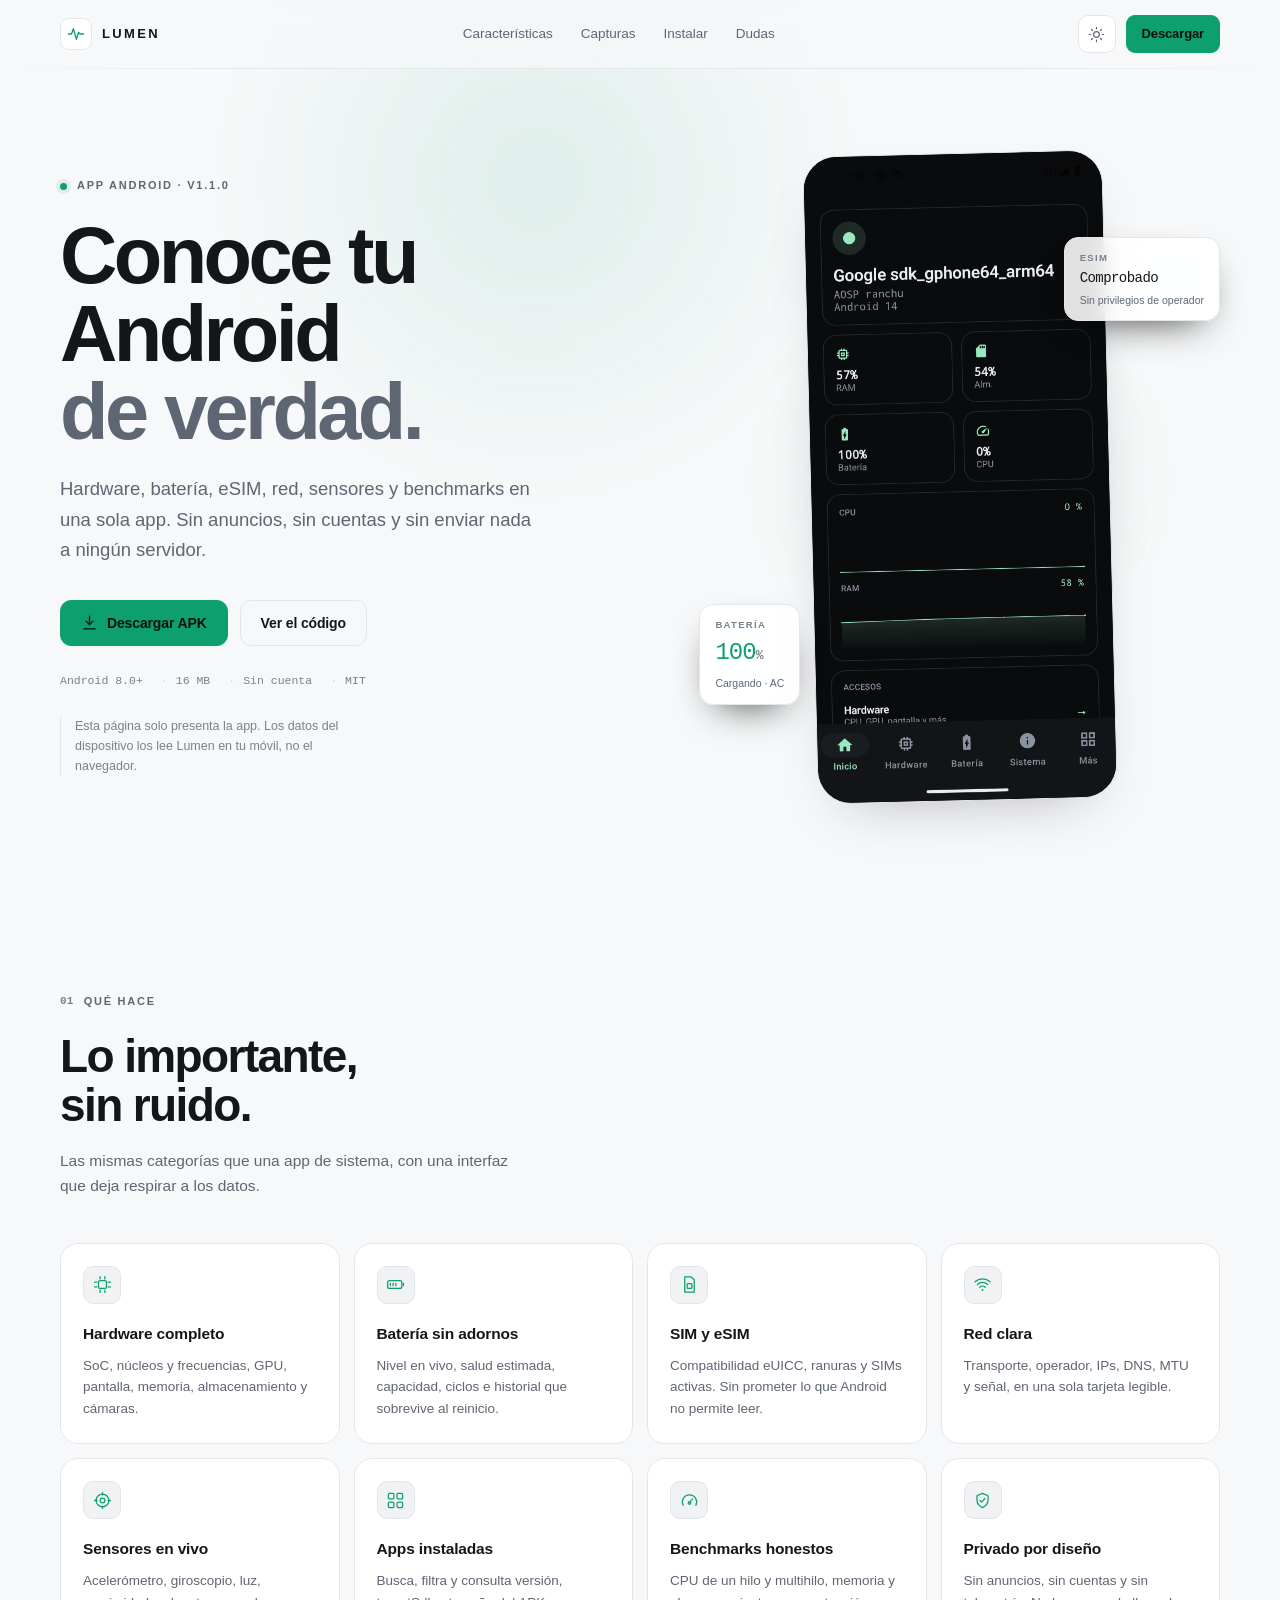
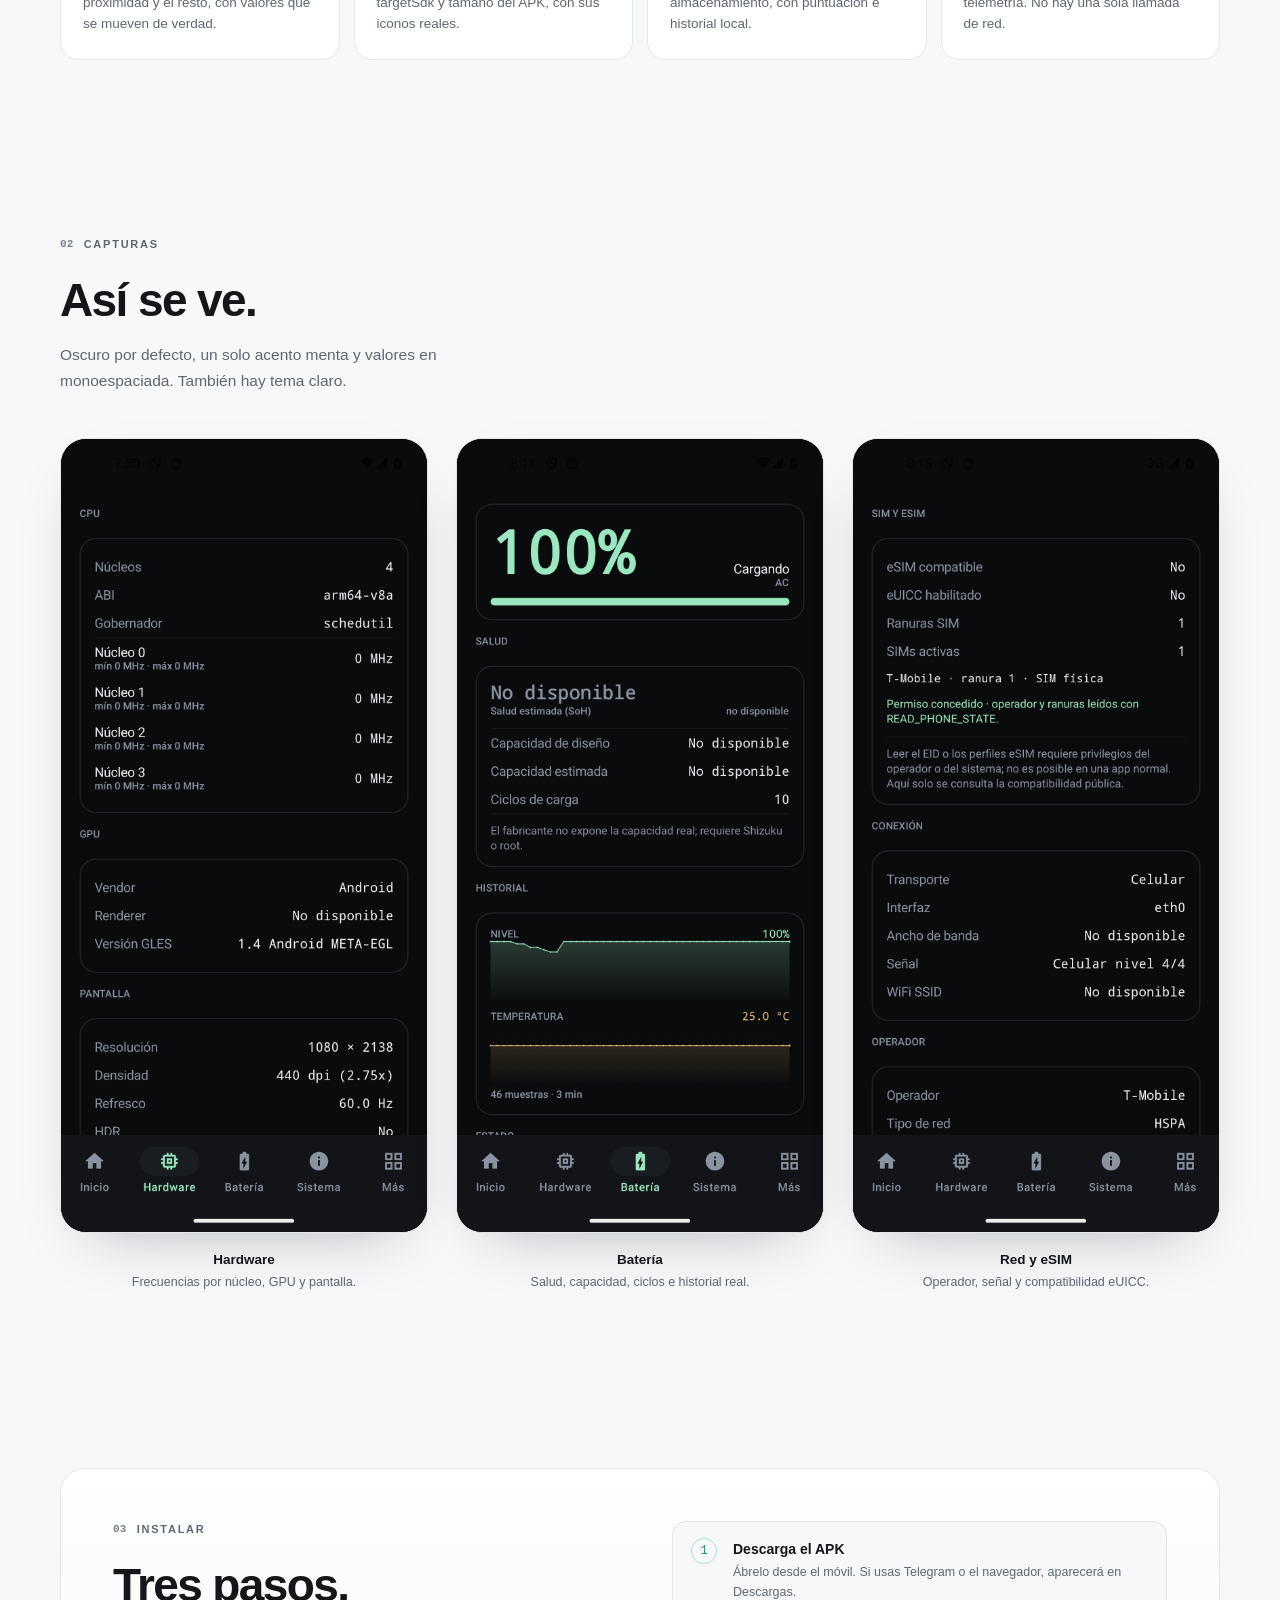
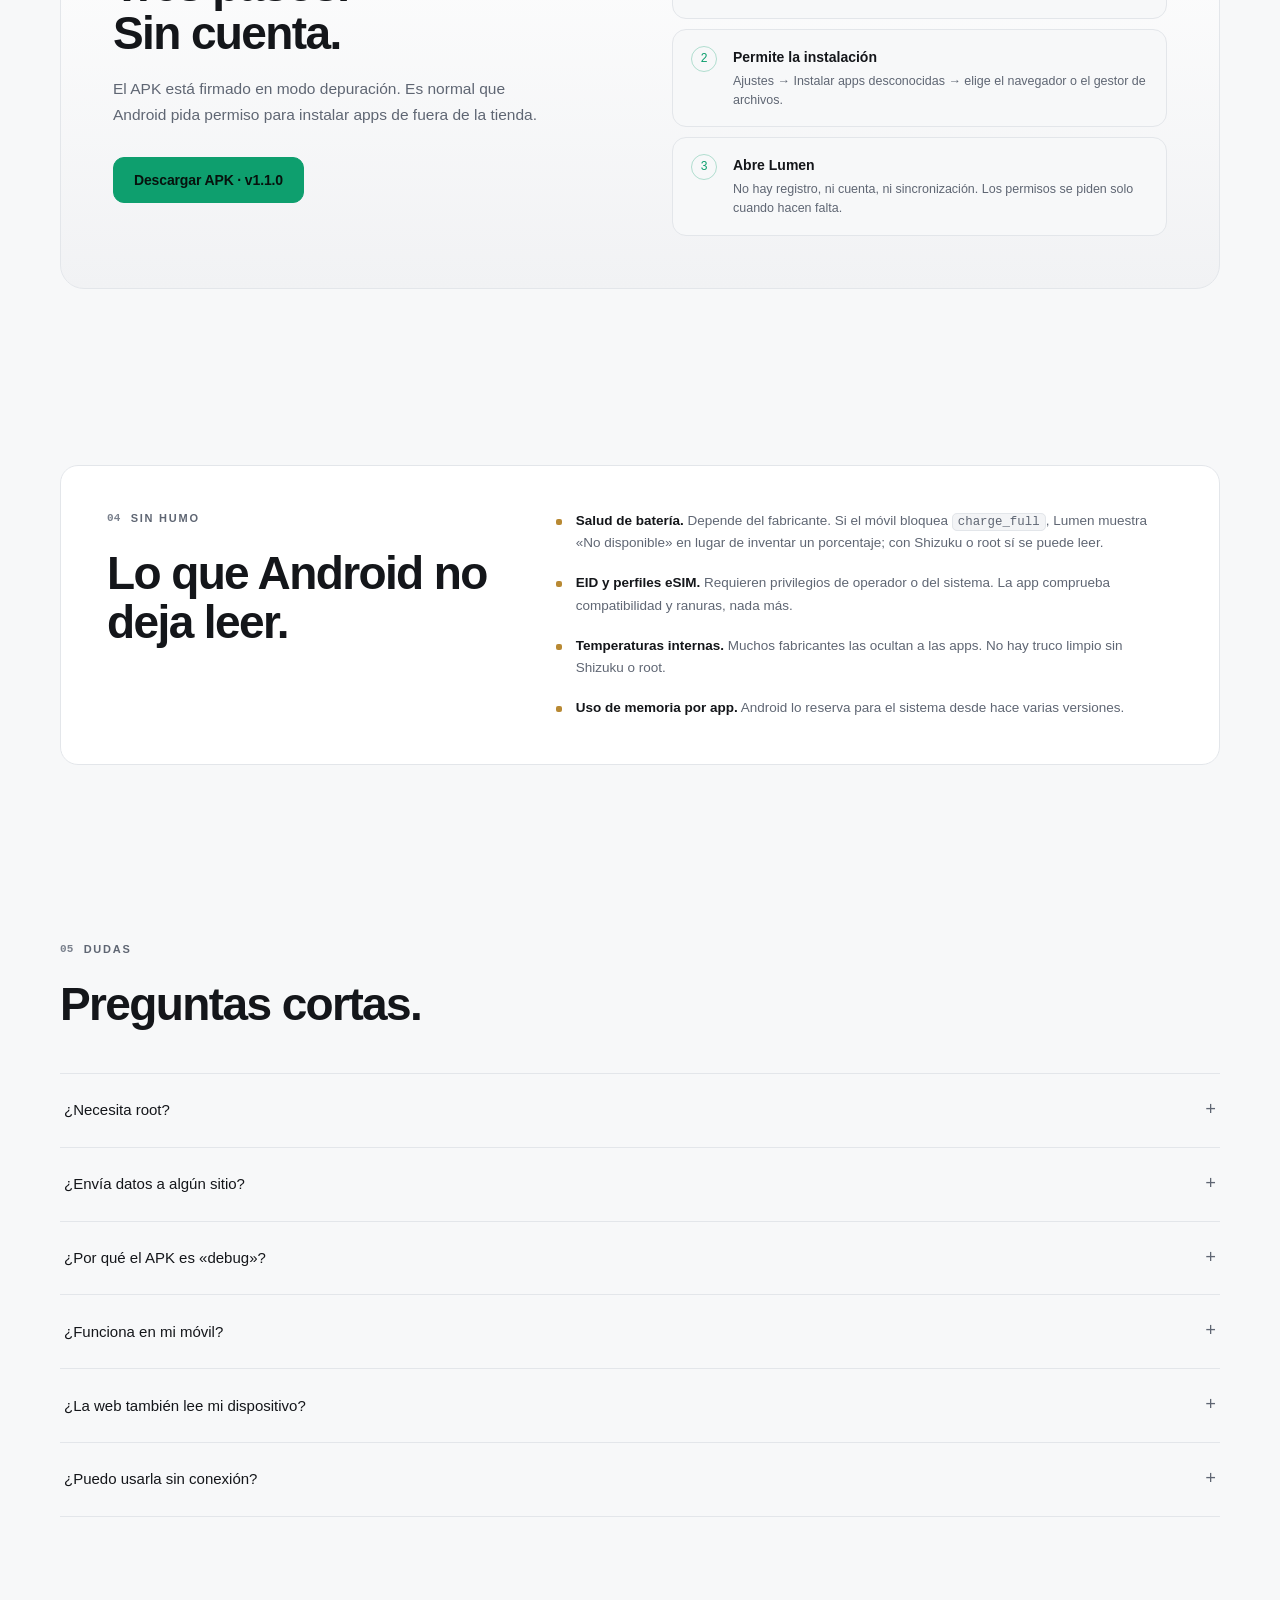
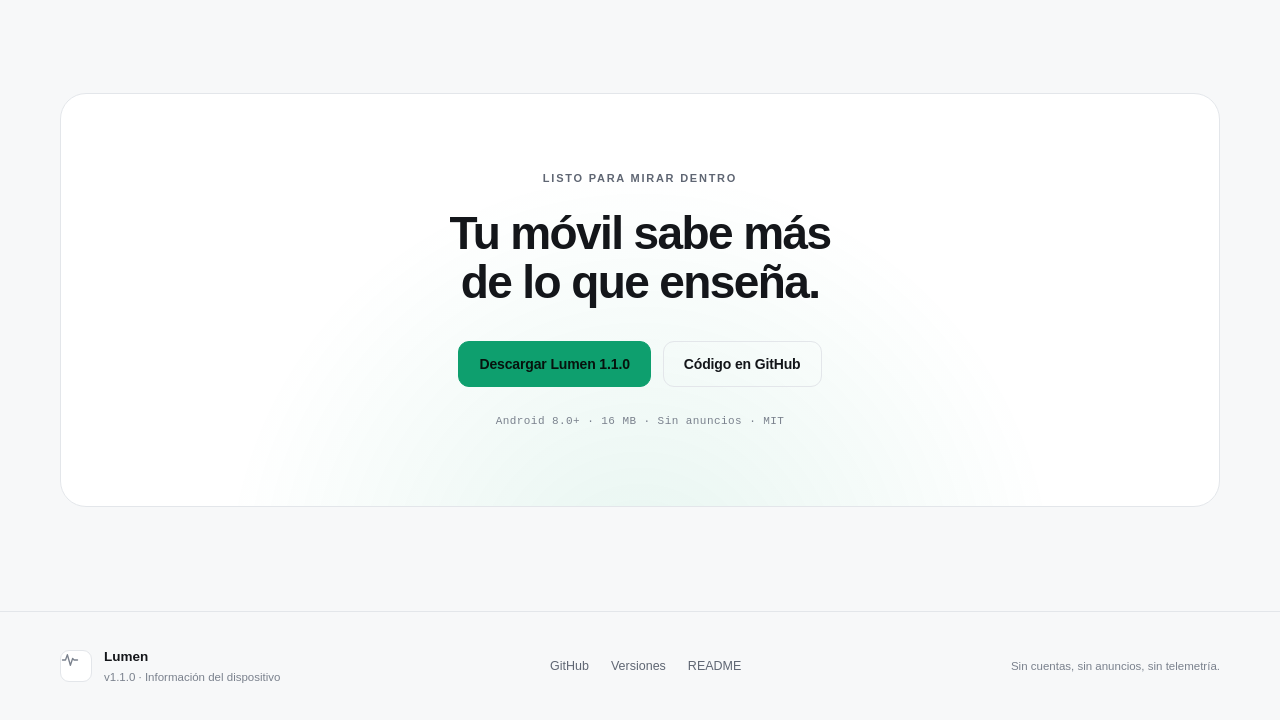
==== commit 536b0b21: "web: nueva landing de producto (explica la app, sin simular datos)" ====
--- a/docs/index.html
+++ b/docs/index.html
@@ -1,648 +1,281 @@
 <!DOCTYPE html>
 <html lang="es" data-theme="dark">
 <head>
-  <meta charset="utf-8">
-  <title>Lumen — Informe y pruebas del dispositivo</title>
-  <meta name="viewport" content="width=device-width, initial-scale=1, viewport-fit=cover">
-  <meta name="description" content="Lumen: informe local de hardware, batería, red, almacenamiento y APIs del navegador, con benchmarks reales ejecutados en el dispositivo. Sin cuentas, sin publicidad, sin telemetría.">
-  <meta name="color-scheme" content="dark light">
-  <meta name="theme-color" content="#0A0B0D">
-  <meta name="mobile-web-app-capable" content="yes">
-  <meta name="apple-mobile-web-app-capable" content="yes">
-  <meta name="apple-mobile-web-app-status-bar-style" content="black-translucent">
-  <meta name="apple-mobile-web-app-title" content="Lumen">
-  <link rel="icon" href="favicon.svg" type="image/svg+xml">
-  <link rel="apple-touch-icon" href="icons/icon-192.png">
-  <script>
-    (function () {
-      try {
-        var stored = localStorage.getItem('lumen-theme');
-        var dark = stored ? stored === 'dark' : !window.matchMedia('(prefers-color-scheme: light)').matches;
-        document.documentElement.dataset.theme = dark ? 'dark' : 'light';
-        var meta = document.querySelector('meta[name="theme-color"]');
-        if (meta) meta.setAttribute('content', dark ? '#0A0B0D' : '#F7F8F9');
-      } catch (e) {
-        document.documentElement.dataset.theme = 'dark';
-      }
-      // El manifest no se puede cargar desde file:// (CORS); se añade solo servido por HTTP.
-      if (location.protocol === 'http:' || location.protocol === 'https:') {
-        var manifest = document.createElement('link');
-        manifest.rel = 'manifest';
-        manifest.href = 'manifest.webmanifest';
-        document.head.appendChild(manifest);
-      }
-    })();
-  </script>
-  <link rel="stylesheet" href="styles.css">
+<meta charset="utf-8">
+<meta name="viewport" content="width=device-width, initial-scale=1">
+<title>Lumen — Conoce tu Android de verdad</title>
+<meta name="description" content="Lumen es una app Android sin anuncios para ver hardware, batería, eSIM, red, sensores y benchmarks. Todo se lee en tu móvil; nada sale de él.">
+<meta name="theme-color" content="#0A0B0D">
+<link rel="icon" href="favicon.svg" type="image/svg+xml">
+<meta property="og:title" content="Lumen — Conoce tu Android de verdad">
+<meta property="og:description" content="Hardware, batería, eSIM, red, sensores y benchmarks. Sin anuncios, sin cuentas y sin telemetría.">
+<meta property="og:type" content="website">
+<meta property="og:image" content="img/inicio.png">
+<link rel="stylesheet" href="styles.css">
 </head>
 <body>
-  <a class="skip-link" href="#main">Saltar al contenido</a>
-
-  <svg class="sprite" aria-hidden="true" focusable="false" xmlns="http://www.w3.org/2000/svg">
-    <symbol id="i-home" viewBox="0 0 24 24"><path d="M3.5 10.4 12 3.5l8.5 6.9V20a.6.6 0 0 1-.6.6h-4.8v-6.1H9v6.1H4.1a.6.6 0 0 1-.6-.6z"/></symbol>
-    <symbol id="i-chip" viewBox="0 0 24 24"><rect x="6.2" y="6.2" width="11.6" height="11.6" rx="2.2"/><path d="M9.5 9.5h5v5h-5z"/><path d="M9 2.8v3.4M15 2.8v3.4M9 17.8v3.4M15 17.8v3.4M2.8 9h3.4M2.8 15h3.4M17.8 9h3.4M17.8 15h3.4"/></symbol>
-    <symbol id="i-battery" viewBox="0 0 24 24"><rect x="2.5" y="7.5" width="16.5" height="9" rx="2.4"/><path d="M21.5 10.6v2.8M6 10.8v2.4M9.2 10.8v2.4M12.4 10.8v2.4"/></symbol>
-    <symbol id="i-network" viewBox="0 0 24 24"><path d="M3.8 9.2a12.4 12.4 0 0 1 16.4 0M6.9 12.7a8 8 0 0 1 10.2 0M10 16.2a3.6 3.6 0 0 1 4 0"/><circle cx="12" cy="19.4" r=".9" fill="currentColor" stroke="none"/></symbol>
-    <symbol id="i-storage" viewBox="0 0 24 24"><ellipse cx="12" cy="5.7" rx="7.6" ry="2.9"/><path d="M4.4 5.7v6.1c0 1.6 3.4 2.9 7.6 2.9s7.6-1.3 7.6-2.9V5.7M4.4 11.8v6.1c0 1.6 3.4 2.9 7.6 2.9s7.6-1.3 7.6-2.9v-6.1"/></symbol>
-    <symbol id="i-sensor" viewBox="0 0 24 24"><circle cx="12" cy="12" r="2.6"/><path d="M7.4 7.4a6.5 6.5 0 0 0 0 9.2M16.6 7.4a6.5 6.5 0 0 1 0 9.2M4.4 4.4a10.8 10.8 0 0 0 0 15.2M19.6 4.4a10.8 10.8 0 0 1 0 15.2"/></symbol>
-    <symbol id="i-browser" viewBox="0 0 24 24"><rect x="3" y="4.2" width="18" height="15.6" rx="2.6"/><path d="M3 9h18"/><path d="M6 6.6h.01M8.6 6.6h.01M11.2 6.6h.01"/></symbol>
-    <symbol id="i-sun" viewBox="0 0 24 24"><circle cx="12" cy="12" r="4"/><path d="M12 2.6v2.2M12 19.2v2.2M2.6 12h2.2M19.2 12h2.2M5.4 5.4l1.6 1.6M17 17l1.6 1.6M18.6 5.4 17 7M7 17l-1.6 1.6"/></symbol>
-    <symbol id="i-moon" viewBox="0 0 24 24"><path d="M20.4 14.8A8.8 8.8 0 0 1 9.2 3.6a8.8 8.8 0 1 0 11.2 11.2z"/></symbol>
-    <symbol id="i-copy" viewBox="0 0 24 24"><rect x="8.6" y="8.6" width="11.4" height="11.4" rx="2.2"/><path d="M15.4 8.6V6.2A2.2 2.2 0 0 0 13.2 4H6.2A2.2 2.2 0 0 0 4 6.2v7a2.2 2.2 0 0 0 2.2 2.2h2.4"/></symbol>
-    <symbol id="i-share" viewBox="0 0 24 24"><path d="M12 15.2V3.6M8.2 7.4 12 3.6l3.8 3.8M5.2 13.2v5.6a2 2 0 0 0 2 2h9.6a2 2 0 0 0 2-2v-5.6"/></symbol>
-    <symbol id="i-cpu" viewBox="0 0 24 24"><rect x="6.6" y="6.6" width="10.8" height="10.8" rx="1.8"/><path d="M10 10h4v4h-4z"/></symbol>
-    <symbol id="i-gpu" viewBox="0 0 24 24"><rect x="2.8" y="6" width="18.4" height="11.4" rx="2.2"/><circle cx="8.6" cy="11.7" r="2"/><path d="M13.4 9.7h5M13.4 12h5M13.4 14.3h3.4M2.8 17.4v2.2M6.4 17.4v2.2"/></symbol>
-    <symbol id="i-display" viewBox="0 0 24 24"><rect x="2.8" y="4.2" width="18.4" height="12.2" rx="2.2"/><path d="M9 20.2h6M12 16.4v3.8"/></symbol>
-    <symbol id="i-ram" viewBox="0 0 24 24"><rect x="2.6" y="7" width="18.8" height="9" rx="1.6"/><path d="M6 10.2v2.6M9 10.2v2.6M12 10.2v2.6M15 10.2v2.6M18 10.2v2.6M6.4 16v1.8M10.2 16v1.8M13.8 16v1.8M17.6 16v1.8"/></symbol>
-    <symbol id="i-bolt" viewBox="0 0 24 24"><path d="M13.6 2.6 5.4 13.4h5.3l-.9 8 8.4-11h-5.4z"/></symbol>
-    <symbol id="i-check" viewBox="0 0 24 24"><path d="M4.6 12.4 9.6 17.4 19.6 6.8"/></symbol>
-    <symbol id="i-x" viewBox="0 0 24 24"><path d="M6.4 6.4l11.2 11.2M17.6 6.4 6.4 17.6"/></symbol>
-    <symbol id="i-arrow" viewBox="0 0 24 24"><path d="M5 12h13.4M13.4 6.8 18.6 12l-5.2 5.2"/></symbol>
-    <symbol id="i-refresh" viewBox="0 0 24 24"><path d="M20.2 11.2A8.2 8.2 0 0 0 5.2 6.6L3.4 8.6M3.8 12.8a8.2 8.2 0 0 0 15 4.6l1.8-2"/><path d="M3.4 3.8v4.8h4.8M20.6 20.2v-4.8h-4.8"/></symbol>
-    <symbol id="i-pulse" viewBox="0 0 24 24"><path d="M2.6 13.2h3.8l2.4-6.6 3.9 12 2.7-7.7 1.9 2.3h4.1"/></symbol>
-    <symbol id="i-play" viewBox="0 0 24 24"><path d="M8.2 5.4 18.6 12 8.2 18.6z"/></symbol>
-    <symbol id="i-target" viewBox="0 0 24 24"><circle cx="12" cy="12" r="7.4"/><circle cx="12" cy="12" r="2.4"/><path d="M12 2.6v2.8M12 18.6v2.8M2.6 12h2.8M18.6 12h2.8"/></symbol>
-    <symbol id="i-camera" viewBox="0 0 24 24"><path d="M3.2 8.6h3.3l1.6-2.4h7.8l1.6 2.4h3.3v10.2H3.2z"/><circle cx="12" cy="13.2" r="3.4"/></symbol>
-    <symbol id="i-mic" viewBox="0 0 24 24"><rect x="9.2" y="2.8" width="5.6" height="10.4" rx="2.8"/><path d="M5.6 11.4a6.4 6.4 0 0 0 12.8 0M12 17.8v3.4M9 21.2h6"/></symbol>
-  </svg>
-
-  <div class="shell">
-    <aside class="sidebar" aria-label="Navegación principal">
-      <a class="brand" href="#inicio" aria-label="Lumen, inicio">
-        <span class="brand-mark" aria-hidden="true">
-          <svg viewBox="0 0 24 24" fill="none" stroke="currentColor" stroke-width="2" stroke-linecap="round" stroke-linejoin="round"><use href="#i-pulse"/></svg>
-        </span>
-        <span class="brand-word">Lumen</span>
-      </a>
-
-      <nav class="side-nav" aria-label="Secciones del informe">
-        <a class="nav-link" href="#inicio" data-nav="inicio"><svg class="ico" aria-hidden="true"><use href="#i-home"/></svg><span>Inicio</span><span class="nav-num">01</span></a>
-        <a class="nav-link" href="#hardware" data-nav="hardware"><svg class="ico" aria-hidden="true"><use href="#i-chip"/></svg><span>Hardware</span><span class="nav-num">02</span></a>
-        <a class="nav-link" href="#bateria" data-nav="bateria"><svg class="ico" aria-hidden="true"><use href="#i-battery"/></svg><span>Batería</span><span class="nav-num">03</span></a>
-        <a class="nav-link" href="#red" data-nav="red"><svg class="ico" aria-hidden="true"><use href="#i-network"/></svg><span>Red</span><span class="nav-num">04</span></a>
-        <a class="nav-link" href="#almacenamiento" data-nav="almacenamiento"><svg class="ico" aria-hidden="true"><use href="#i-storage"/></svg><span>Almacenamiento</span><span class="nav-num">05</span></a>
-        <a class="nav-link" href="#sensores" data-nav="sensores"><svg class="ico" aria-hidden="true"><use href="#i-sensor"/></svg><span>Sensores</span><span class="nav-num">06</span></a>
-        <a class="nav-link" href="#pruebas" data-nav="pruebas"><svg class="ico" aria-hidden="true"><use href="#i-play"/></svg><span>Pruebas</span><span class="nav-num">07</span></a>
-        <a class="nav-link" href="#navegador" data-nav="navegador"><svg class="ico" aria-hidden="true"><use href="#i-browser"/></svg><span>Navegador</span><span class="nav-num">08</span></a>
-      </nav>
-
-      <div class="side-foot">
-        <span class="local-pill"><span class="dot"></span>100% local</span>
-        <p>Sin cuentas, sin anuncios, sin telemetría. Nada sale de este dispositivo.</p>
-        <p class="side-version">Lumen Web · 1.1.0</p>
-      </div>
-    </aside>
-
-    <div class="content">
-      <header class="topbar">
-        <div class="topbar-inner">
-          <a class="brand brand-mobile" href="#inicio" aria-label="Lumen, inicio">
-            <span class="brand-mark" aria-hidden="true">
-              <svg viewBox="0 0 24 24" fill="none" stroke="currentColor" stroke-width="2" stroke-linecap="round" stroke-linejoin="round"><use href="#i-pulse"/></svg>
-            </span>
-            <span class="brand-word">Lumen</span>
-          </a>
-          <p class="topbar-context" id="reportStamp">Informe local · <span class="mono" id="stampTime">—</span></p>
-          <div class="actions">
-            <button class="btn icon-btn" id="themeToggle" type="button" aria-label="Cambiar a tema claro" title="Cambiar tema">
-              <svg class="ico theme-ico theme-ico-sun" aria-hidden="true"><use href="#i-sun"/></svg>
-              <svg class="ico theme-ico theme-ico-moon" aria-hidden="true"><use href="#i-moon"/></svg>
-            </button>
-            <button class="btn" id="copyBtn" type="button" aria-label="Copiar informe como JSON" title="Copiar informe JSON">
-              <svg class="ico" aria-hidden="true"><use href="#i-copy"/></svg><span class="btn-label">Copiar informe</span>
-            </button>
-            <button class="btn" id="shareBtn" type="button" aria-label="Compartir informe" title="Compartir" hidden>
-              <svg class="ico" aria-hidden="true"><use href="#i-share"/></svg><span class="btn-label">Compartir</span>
-            </button>
-          </div>
-        </div>
-        <nav class="chips" id="chips" aria-label="Secciones del informe">
-          <a class="chip" href="#inicio" data-nav="inicio"><svg class="ico" aria-hidden="true"><use href="#i-home"/></svg>Inicio</a>
-          <a class="chip" href="#hardware" data-nav="hardware"><svg class="ico" aria-hidden="true"><use href="#i-chip"/></svg>Hardware</a>
-          <a class="chip" href="#bateria" data-nav="bateria"><svg class="ico" aria-hidden="true"><use href="#i-battery"/></svg>Batería</a>
-          <a class="chip" href="#red" data-nav="red"><svg class="ico" aria-hidden="true"><use href="#i-network"/></svg>Red</a>
-          <a class="chip" href="#almacenamiento" data-nav="almacenamiento"><svg class="ico" aria-hidden="true"><use href="#i-storage"/></svg>Almacenamiento</a>
-          <a class="chip" href="#sensores" data-nav="sensores"><svg class="ico" aria-hidden="true"><use href="#i-sensor"/></svg>Sensores</a>
-          <a class="chip" href="#pruebas" data-nav="pruebas"><svg class="ico" aria-hidden="true"><use href="#i-play"/></svg>Pruebas</a>
-          <a class="chip" href="#navegador" data-nav="navegador"><svg class="ico" aria-hidden="true"><use href="#i-browser"/></svg>Navegador</a>
-        </nav>
-      </header>
-
-      <main id="main">
-        <!-- 01 Inicio -->
-        <section class="section" id="inicio" data-section="inicio" aria-labelledby="inicio-title">
-          <div class="hero">
-            <div class="hero-copy">
-              <p class="eyebrow"><span class="pulse-dot" aria-hidden="true"></span>Informe del dispositivo</p>
-              <h1 id="inicio-title"><span id="deviceName">Leyendo…</span></h1>
-              <p class="hero-sub" id="deviceSub">Consultando lo que este navegador puede medir.</p>
-              <div class="tag-row" id="heroTags"></div>
-            </div>
-            <div class="hero-mark" aria-hidden="true">
-              <svg viewBox="0 0 200 200" fill="none">
-                <circle cx="100" cy="100" r="88" stroke="currentColor" stroke-opacity=".18"/>
-                <circle cx="100" cy="100" r="64" stroke="currentColor" stroke-opacity=".1"/>
-                <path d="M26 110h30l12-38 22 74 18-52 12 30h56" stroke="#9BE8C0" stroke-width="3.2" stroke-linecap="round" stroke-linejoin="round"/>
-              </svg>
-            </div>
-          </div>
-
-          <div class="metrics">
-            <article class="metric">
-              <div class="metric-head"><svg class="ico" aria-hidden="true"><use href="#i-ram"/></svg><span>RAM usada</span></div>
-              <p class="metric-value"><span class="num" id="m-ram">—</span><span class="unit" id="m-ram-unit"></span></p>
-              <p class="metric-sub" id="m-ram-sub">Leyendo…</p>
-            </article>
-            <article class="metric">
-              <div class="metric-head"><svg class="ico" aria-hidden="true"><use href="#i-storage"/></svg><span>Almacenamiento</span></div>
-              <p class="metric-value"><span class="num" id="m-store">—</span><span class="unit" id="m-store-unit"></span></p>
-              <p class="metric-sub" id="m-store-sub">Leyendo…</p>
-            </article>
-            <article class="metric">
-              <div class="metric-head"><svg class="ico" aria-hidden="true"><use href="#i-battery"/></svg><span>Batería</span></div>
-              <p class="metric-value"><span class="num" id="m-bat">—</span><span class="unit" id="m-bat-unit"></span></p>
-              <p class="metric-sub" id="m-bat-sub">Leyendo…</p>
-            </article>
-            <article class="metric">
-              <div class="metric-head"><svg class="ico" aria-hidden="true"><use href="#i-cpu"/></svg><span>CPU</span></div>
-              <p class="metric-value"><span class="num" id="m-cpu">—</span><span class="unit" id="m-cpu-unit"></span></p>
-              <p class="metric-sub" id="m-cpu-sub">Leyendo…</p>
-            </article>
-          </div>
-
-          <div class="legend" aria-label="Significado de los estados de los datos">
-            <span><span class="st real">REAL</span> medido ahora en este dispositivo</span>
-            <span><span class="st limited">LIMITADO</span> el navegador lo recorta o estima</span>
-            <span><span class="st na">NO DISPONIBLE</span> la API no existe aquí</span>
-          </div>
-
-          <article class="card live-card">
-            <div class="card-head">
-              <h2 class="card-title">Actividad en vivo</h2>
-              <span class="live-pill" id="livePill"><span class="dot" aria-hidden="true"></span>En vivo</span>
-            </div>
-            <div class="spark-list">
-              <div class="spark-row">
-                <div class="spark-meta"><span>FPS</span><span class="mono" id="live-fps">—</span></div>
-                <canvas id="fpsCanvas" class="spark" height="56" role="img" aria-label="Gráfica en vivo de fotogramas por segundo"></canvas>
-              </div>
-              <div class="spark-row">
-                <div class="spark-meta"><span>RAM <span class="spark-sub">heap JS</span></span><span class="mono" id="live-ram">—</span></div>
-                <canvas id="ramCanvas" class="spark" height="56" role="img" aria-label="Gráfica en vivo de memoria del heap JavaScript"></canvas>
-              </div>
-              <div class="spark-row">
-                <div class="spark-meta"><span>Batería</span><span class="mono" id="live-battery">—</span></div>
-                <canvas id="batCanvas" class="spark" height="56" role="img" aria-label="Gráfica en vivo del nivel de batería"></canvas>
-              </div>
-            </div>
-            <p class="card-note">FPS medidos con <span class="mono">requestAnimationFrame</span>; RAM y batería muestreadas cada segundo. Se pausa al ocultar la pestaña.</p>
-          </article>
-
-          <nav class="quick" aria-label="Accesos rápidos">
-            <a class="quick-link" href="#hardware"><span class="quick-ico"><svg class="ico" aria-hidden="true"><use href="#i-chip"/></svg></span><span><strong>Hardware</strong><small>CPU, GPU, pantalla</small></span><svg class="ico quick-arrow" aria-hidden="true"><use href="#i-arrow"/></svg></a>
-            <a class="quick-link" href="#pruebas"><span class="quick-ico"><svg class="ico" aria-hidden="true"><use href="#i-play"/></svg></span><span><strong>Pruebas</strong><small>CPU, memoria, GPU</small></span><svg class="ico quick-arrow" aria-hidden="true"><use href="#i-arrow"/></svg></a>
-            <a class="quick-link" href="#sensores"><span class="quick-ico"><svg class="ico" aria-hidden="true"><use href="#i-sensor"/></svg></span><span><strong>Sensores</strong><small>Movimiento en vivo</small></span><svg class="ico quick-arrow" aria-hidden="true"><use href="#i-arrow"/></svg></a>
-            <a class="quick-link" href="#navegador"><span class="quick-ico"><svg class="ico" aria-hidden="true"><use href="#i-browser"/></svg></span><span><strong>Navegador</strong><small>APIs y permisos</small></span><svg class="ico quick-arrow" aria-hidden="true"><use href="#i-arrow"/></svg></a>
-          </nav>
-        </section>
-
-        <!-- 02 Hardware -->
-        <section class="section" id="hardware" data-section="hardware" aria-labelledby="hardware-title">
-          <header class="section-head">
-            <p class="kicker">02 — Hardware</p>
-            <h2 id="hardware-title">Hardware</h2>
-            <p class="section-desc">Lo que el navegador deja leer del procesador, la GPU y la pantalla. Sin permisos y sin llamadas de red.</p>
-          </header>
-
-          <div class="grid">
-            <article class="card">
-              <div class="card-head"><h3 class="card-title"><svg class="ico" aria-hidden="true"><use href="#i-cpu"/></svg>CPU</h3></div>
-              <div class="rows">
-                <div class="row"><span class="k">Núcleos lógicos</span><span class="v mono" id="hw-cores" data-key="Núcleos lógicos">—</span></div>
-                <div class="row"><span class="k">Arquitectura</span><span class="v mono" id="hw-arch" data-key="Arquitectura">—</span></div>
-                <div class="row"><span class="k">Plataforma</span><span class="v mono" id="hw-platform" data-key="Plataforma">—</span></div>
-                <div class="row"><span class="k">Memoria del dispositivo</span><span class="v mono" id="hw-devmem" data-key="Memoria del dispositivo">—</span></div>
-                <div class="row"><span class="k">Heap JS en uso</span><span class="v mono" id="hw-heap" data-key="Heap JS en uso">—</span></div>
-              </div>
-              <p class="card-note">El número de núcleos y la memoria son valores que el navegador declara, no lecturas del sistema. La arquitectura solo llega por User-Agent Client Hints.</p>
-            </article>
-
-            <article class="card">
-              <div class="card-head"><h3 class="card-title"><svg class="ico" aria-hidden="true"><use href="#i-gpu"/></svg>GPU</h3></div>
-              <div class="rows">
-                <div class="row"><span class="k">Fabricante</span><span class="v mono" id="gpu-vendor" data-key="GPU fabricante">—</span></div>
-                <div class="row stack"><span class="k">Renderer</span><span class="v mono" id="gpu-renderer" data-key="GPU renderer">—</span></div>
-                <div class="row"><span class="k">API gráfica</span><span class="v mono" id="gpu-api" data-key="GPU API">—</span></div>
-                <div class="row"><span class="k">Textura máxima</span><span class="v mono" id="gpu-maxtex" data-key="GPU textura máxima">—</span></div>
-                <div class="row stack"><span class="k">WebGPU</span><span class="v mono" id="gpu-webgpu" data-key="WebGPU adaptador">—</span></div>
-                <div class="row"><span class="k">Límite de búfer</span><span class="v mono" id="gpu-buffer" data-key="WebGPU búfer máximo">—</span></div>
-              </div>
-              <p class="card-note">Renderer sin enmascarar vía <span class="mono">WEBGL_debug_renderer_info</span>; algunos navegadores lo ocultan por privacidad. En navegadores con GPU virtualizada (headless, VM) el valor es el del renderizador por software.</p>
-            </article>
-
-            <article class="card span-2">
-              <div class="card-head"><h3 class="card-title"><svg class="ico" aria-hidden="true"><use href="#i-display"/></svg>Pantalla</h3></div>
-              <div class="rows rows-split">
-                <div class="row"><span class="k">Resolución CSS</span><span class="v mono" id="scr-css" data-key="Pantalla resolución CSS">—</span></div>
-                <div class="row"><span class="k">Resolución física</span><span class="v mono" id="scr-phys" data-key="Pantalla resolución física">—</span></div>
-                <div class="row"><span class="k">Densidad (DPR)</span><span class="v mono" id="scr-dpr" data-key="Pantalla DPR">—</span></div>
-                <div class="row"><span class="k">Refresco medido</span><span class="v mono" id="scr-refresh" data-key="Pantalla refresco">—</span></div>
-                <div class="row"><span class="k">Profundidad de color</span><span class="v mono" id="scr-depth" data-key="Pantalla profundidad">—</span></div>
-                <div class="row"><span class="k">Gama de color</span><span class="v mono" id="scr-gamut" data-key="Pantalla gama">—</span></div>
-                <div class="row"><span class="k">HDR</span><span class="v mono" id="scr-hdr" data-key="Pantalla HDR">—</span></div>
-                <div class="row"><span class="k">Orientación</span><span class="v mono" id="scr-orient" data-key="Pantalla orientación">—</span></div>
-                <div class="row"><span class="k">Puntos táctiles</span><span class="v mono" id="scr-touch" data-key="Pantalla puntos táctiles">—</span></div>
-              </div>
-              <p class="card-note" id="refreshNote">El refresco se mide contando fotogramas reales durante un segundo; puede bajar con el ahorro de energía o si la pestaña está en segundo plano.</p>
-            </article>
-
-            <article class="card">
-              <div class="card-head"><h3 class="card-title"><svg class="ico" aria-hidden="true"><use href="#i-ram"/></svg>Memoria</h3></div>
-              <div class="rows">
-                <div class="row"><span class="k">RAM aproximada</span><span class="v mono" id="mem-device" data-key="Memoria RAM aproximada">—</span></div>
-                <div class="row"><span class="k">Heap en uso</span><span class="v mono" id="mem-used" data-key="Memoria heap usado">—</span></div>
-                <div class="row"><span class="k">Límite del heap</span><span class="v mono" id="mem-limit" data-key="Memoria heap límite">—</span></div>
-                <div class="row"><span class="k">Heap disponible</span><span class="v mono" id="mem-free" data-key="Memoria heap disponible">—</span></div>
-              </div>
-              <div class="bar" role="img" aria-label="Uso del heap JavaScript" id="memBar"><span class="bar-fill" id="memBarFill"></span></div>
-              <p class="card-note">Solo Chromium expone <span class="mono">performance.memory</span>, y mide el heap de esta pestaña, no la RAM del sistema. La prueba de memoria de la sección Pruebas sí mide velocidad real de escritura y lectura.</p>
-            </article>
-          </div>
-        </section>
-
-        <!-- 03 Batería -->
-        <section class="section" id="bateria" data-section="bateria" aria-labelledby="bateria-title">
-          <header class="section-head">
-            <p class="kicker">03 — Energía</p>
-            <h2 id="bateria-title">Batería</h2>
-            <p class="section-desc">Nivel y estado de carga mediante la Battery Status API. La salud, la temperatura y el voltaje no se exponen al navegador.</p>
-          </header>
-
-          <div class="grid">
-            <article class="card battery-card">
-              <div class="battery-top">
-                <div>
-                  <p class="eyebrow">Nivel actual</p>
-                  <p class="battery-big mono"><span id="bat-big">—</span><span class="battery-unit">%</span></p>
-                </div>
-                <span class="state-pill" id="bat-badge">Leyendo…</span>
-              </div>
-              <div class="bar bar-lg" role="img" aria-label="Nivel de batería" id="batBar"><span class="bar-fill" id="batBarFill"></span></div>
-              <div class="rows">
-                <div class="row"><span class="k">Estado</span><span class="v mono" id="bat-state" data-key="Batería estado">—</span></div>
-                <div class="row"><span class="k">Tiempo para cargar</span><span class="v mono" id="bat-charge-time" data-key="Batería tiempo de carga">—</span></div>
-                <div class="row"><span class="k">Tiempo restante</span><span class="v mono" id="bat-discharge-time" data-key="Batería tiempo restante">—</span></div>
-                <div class="row"><span class="k">Salud</span><span class="v mono" id="bat-health" data-key="Batería salud">—</span></div>
-                <div class="row"><span class="k">Temperatura y voltaje</span><span class="v mono" id="bat-temp" data-key="Batería temperatura y voltaje">—</span></div>
-              </div>
-              <p class="card-note" id="batNote">La API puede redondear el nivel y devolver «Infinity» mientras calcula los tiempos. No existe una API web para salud, temperatura o voltaje.</p>
-            </article>
-
-            <article class="card">
-              <div class="card-head"><h3 class="card-title">Nivel en vivo</h3><span class="live-pill"><span class="dot" aria-hidden="true"></span>Muestreo</span></div>
-              <canvas id="batDetailCanvas" class="spark spark-tall" height="120" role="img" aria-label="Historial en vivo del nivel de batería"></canvas>
-              <div class="rows">
-                <div class="row"><span class="k">Origen del dato</span><span class="v mono">Battery Status API</span></div>
-                <div class="row"><span class="k">Resolución declarada</span><span class="v mono" id="bat-res">—</span></div>
-              </div>
-              <p class="card-note">Los fabricantes agrupan los cambios de nivel; una línea plana no significa que la lectura esté rota.</p>
-            </article>
-          </div>
-        </section>
-
-        <!-- 04 Red -->
-        <section class="section" id="red" data-section="red" aria-labelledby="red-title">
-          <header class="section-head">
-            <p class="kicker">04 — Conectividad</p>
-            <h2 id="red-title">Red</h2>
-            <p class="section-desc">Tipo de conexión y calidad estimada según la Network Information API del navegador.</p>
-          </header>
-
-          <div class="grid">
-            <article class="card">
-              <div class="card-head"><h3 class="card-title"><svg class="ico" aria-hidden="true"><use href="#i-network"/></svg>Conexión</h3><span class="state-pill" id="net-pill">—</span></div>
-              <div class="rows">
-                <div class="row"><span class="k">Estado</span><span class="v mono" id="net-status" data-key="Red estado">—</span></div>
-                <div class="row"><span class="k">Tipo</span><span class="v mono" id="net-type" data-key="Red tipo">—</span></div>
-                <div class="row"><span class="k">Tipo efectivo</span><span class="v mono" id="net-effective" data-key="Red tipo efectivo">—</span></div>
-                <div class="row"><span class="k">Ancho de banda</span><span class="v mono" id="net-downlink" data-key="Red ancho de banda">—</span></div>
-                <div class="row"><span class="k">Latencia</span><span class="v mono" id="net-rtt" data-key="Red latencia">—</span></div>
-                <div class="row"><span class="k">Ahorro de datos</span><span class="v mono" id="net-savedata" data-key="Red ahorro de datos">—</span></div>
-              </div>
-              <p class="card-note">Son estimaciones del navegador, no una prueba de velocidad: cambian con la red y el ahorro de energía.</p>
-            </article>
-
-            <article class="card">
-              <div class="card-head"><h3 class="card-title"><svg class="ico" aria-hidden="true"><use href="#i-bolt"/></svg>Calidad</h3></div>
-              <div class="quality" id="qualityBox">
-                <p class="quality-big mono" id="qualityValue">—</p>
-                <p class="quality-label" id="qualityLabel">Sin datos de conexión</p>
-              </div>
-              <div class="bar" role="img" aria-label="Calidad de conexión estimada" id="netBar"><span class="bar-fill" id="netBarFill"></span></div>
-              <div class="rows">
-                <div class="row"><span class="k">Cambio de red</span><span class="v mono" id="net-live" data-key="Red escucha de cambios">—</span></div>
-                <div class="row"><span class="k">Origen</span><span class="v mono" id="net-origin" data-key="Red origen">—</span></div>
-              </div>
-              <p class="card-note">La Network Information API solo está disponible en navegadores Chromium; en Safari y Firefox verás «No disponible».</p>
-            </article>
-          </div>
-        </section>
-
-        <!-- 05 Almacenamiento -->
-        <section class="section" id="almacenamiento" data-section="almacenamiento" aria-labelledby="almacenamiento-title">
-          <header class="section-head">
-            <p class="kicker">05 — Datos</p>
-            <h2 id="almacenamiento-title">Almacenamiento</h2>
-            <p class="section-desc">Cuota y uso del almacenamiento de este origen web, no del disco completo del dispositivo.</p>
-          </header>
-
-          <div class="grid">
-            <article class="card">
-              <div class="card-head"><h3 class="card-title"><svg class="ico" aria-hidden="true"><use href="#i-storage"/></svg>Cuota del origen</h3></div>
-              <div class="storage-top">
-                <p class="battery-big mono"><span id="st-pct">—</span><span class="battery-unit">%</span></p>
-                <p class="storage-caption" id="st-caption">Calculando…</p>
-              </div>
-              <div class="bar bar-lg" role="img" aria-label="Uso del almacenamiento del origen" id="stBar"><span class="bar-fill" id="stBarFill"></span></div>
-              <div class="rows">
-                <div class="row"><span class="k">Usado</span><span class="v mono" id="st-used" data-key="Almacenamiento usado">—</span></div>
-                <div class="row"><span class="k">Cuota</span><span class="v mono" id="st-quota" data-key="Almacenamiento cuota">—</span></div>
-                <div class="row"><span class="k">Disponible</span><span class="v mono" id="st-free" data-key="Almacenamiento disponible">—</span></div>
-                <div class="row"><span class="k">Persistente</span><span class="v mono" id="st-persist" data-key="Almacenamiento persistente">—</span></div>
-                <div class="row stack"><span class="k">Desglose</span><span class="v mono" id="st-details" data-key="Almacenamiento desglose">—</span></div>
-              </div>
-              <div class="storage-actions">
-                <button class="btn" id="persistBtn" type="button">Solicitar almacenamiento persistente</button>
-                <span class="storage-action-note" id="persistNote">El navegador decide si concede persistencia; no siempre depende de ti.</span>
-              </div>
-              <p class="card-note">La cuota es una fracción del disco que el navegador concede a este sitio; puede compartirse entre pestañas y no refleja el espacio libre del disco.</p>
-            </article>
-
-            <article class="card">
-              <div class="card-head"><h3 class="card-title">Qué se guarda aquí</h3></div>
-              <p class="body-text">Lumen solo persiste tu preferencia de tema, el último resultado de las pruebas y la caché del service worker para funcionar sin conexión.</p>
-              <div class="rows">
-                <div class="row"><span class="k">Preferencia de tema</span><span class="v mono">localStorage</span></div>
-                <div class="row"><span class="k">Resultado de pruebas</span><span class="v mono">localStorage</span></div>
-                <div class="row"><span class="k">Caché de la app</span><span class="v mono">Cache Storage</span></div>
-                <div class="row"><span class="k">Cookies</span><span class="v mono">Ninguna</span></div>
-                <div class="row"><span class="k">Analítica</span><span class="v mono">Ninguna</span></div>
-                <div class="row"><span class="k">Llamadas de red</span><span class="v mono">Solo el propio sitio</span></div>
-              </div>
-              <p class="card-note">Puedes borrar la caché desde los ajustes del navegador sin afectar al resto de sitios.</p>
-            </article>
-          </div>
-        </section>
-
-        <!-- 06 Sensores -->
-        <section class="section" id="sensores" data-section="sensores" aria-labelledby="sensores-title">
-          <header class="section-head">
-            <p class="kicker">06 — Movimiento</p>
-            <h2 id="sensores-title">Sensores</h2>
-            <p class="section-desc">Acelerómetro, giroscopio y orientación. En iOS y iPadOS requieren un gesto explícito y una conexión segura.</p>
-          </header>
-
-          <article class="card sensors-control">
-            <div class="sensors-control-copy">
-              <div class="card-head"><h3 class="card-title"><svg class="ico" aria-hidden="true"><use href="#i-sensor"/></svg>Sensores de movimiento</h3><span class="st" id="sensorBadge">sin activar</span></div>
-              <p class="body-text" id="sensorNote">Activa los sensores para ver los valores en vivo. No se envía nada fuera del dispositivo. En escritorio sin sensores, la API existe pero no entrega datos.</p>
-              <p class="sensor-status" id="sensorStatus" role="status" aria-live="polite">Inactivos. Pulsa «Activar sensores».</p>
-            </div>
-            <div class="sensor-actions">
-              <button class="btn primary" id="sensorBtn" type="button">Activar sensores</button>
-              <button class="btn" id="calibrateBtn" type="button" disabled>Poner a cero</button>
-            </div>
-          </article>
-
-          <div class="grid">
-            <article class="card span-2">
-              <div class="card-head"><h3 class="card-title">Acelerómetro en vivo</h3><span class="unit-pill">m/s²</span></div>
-              <canvas id="accCanvas" class="spark spark-graph" height="120" role="img" aria-label="Gráfica en vivo del acelerómetro en tres ejes"></canvas>
-              <div class="graph-legend"><span class="gl-x">X</span><span class="gl-y">Y</span><span class="gl-z">Z</span><span class="graph-samples mono" id="sensorSamples">0 muestras</span></div>
-              <div class="axes">
-                <div class="axis"><span class="axis-label">X</span><div class="meter"><span class="meter-fill" id="accxBar"></span></div><span class="axis-val mono" id="acc-x">—</span></div>
-                <div class="axis"><span class="axis-label">Y</span><div class="meter"><span class="meter-fill" id="accyBar"></span></div><span class="axis-val mono" id="acc-y">—</span></div>
-                <div class="axis"><span class="axis-label">Z</span><div class="meter"><span class="meter-fill" id="acczBar"></span></div><span class="axis-val mono" id="acc-z">—</span></div>
-              </div>
-              <p class="card-note">Escala ±20 m/s². Incluye la gravedad cuando el navegador la reporta. «Poner a cero» resta la media de las últimas muestras.</p>
-            </article>
-
-            <article class="card">
-              <div class="card-head"><h3 class="card-title">Giroscopio</h3><span class="unit-pill">°/s</span></div>
-              <canvas id="gyroCanvas" class="spark spark-graph" height="96" role="img" aria-label="Gráfica en vivo del giroscopio en tres ejes"></canvas>
-              <div class="axes">
-                <div class="axis"><span class="axis-label">α</span><div class="meter"><span class="meter-fill" id="gyroaBar"></span></div><span class="axis-val mono" id="gyro-a">—</span></div>
-                <div class="axis"><span class="axis-label">β</span><div class="meter"><span class="meter-fill" id="gyrobBar"></span></div><span class="axis-val mono" id="gyro-b">—</span></div>
-                <div class="axis"><span class="axis-label">γ</span><div class="meter"><span class="meter-fill" id="gyrocBar"></span></div><span class="axis-val mono" id="gyro-c">—</span></div>
-              </div>
-              <p class="card-note">Velocidad angular. Muchos portátiles no tienen giroscopio y devuelven valores nulos.</p>
-            </article>
-
-            <article class="card">
-              <div class="card-head"><h3 class="card-title">Orientación</h3><span class="unit-pill">grados</span></div>
-              <div class="axes">
-                <div class="axis"><span class="axis-label">α</span><div class="meter"><span class="meter-fill" id="oriaBar"></span></div><span class="axis-val mono" id="ori-a">—</span></div>
-                <div class="axis"><span class="axis-label">β</span><div class="meter"><span class="meter-fill" id="oribBar"></span></div><span class="axis-val mono" id="ori-b">—</span></div>
-                <div class="axis"><span class="axis-label">γ</span><div class="meter"><span class="meter-fill" id="oricBar"></span></div><span class="axis-val mono" id="ori-c">—</span></div>
-              </div>
-              <p class="card-note">α es la brújula (0–360°), β la inclinación frontal y γ la lateral.</p>
-            </article>
-
-            <article class="card">
-              <div class="card-head"><h3 class="card-title">Brújula</h3><span class="st" id="compassStatus">sin datos</span></div>
-              <div class="compass-wrap">
-                <div class="compass" id="compass" aria-hidden="true">
-                  <span class="compass-needle" id="compassNeedle"></span>
-                  <span class="compass-n">N</span>
-                  <span class="compass-e">E</span>
-                  <span class="compass-s">S</span>
-                  <span class="compass-w">O</span>
-                </div>
-                <p class="compass-value mono" id="compassValue">—</p>
-                <p class="compass-label" id="compassLabel">Sin rumbo</p>
-              </div>
-              <p class="card-note">Solo disponible si el dispositivo tiene magnetómetro y el navegador lo expone.</p>
-            </article>
-          </div>
-        </section>
-
-        <!-- 07 Pruebas -->
-        <section class="section" id="pruebas" data-section="pruebas" aria-labelledby="pruebas-title">
-          <header class="section-head">
-            <p class="kicker">07 — Pruebas</p>
-            <h2 id="pruebas-title">Pruebas</h2>
-            <p class="section-desc">Benchmarks ejecutados ahora mismo en este dispositivo. Cada cifra sale de operaciones reales; si una prueba no puede correr, se explica en lugar de rellenarse con un cero.</p>
-          </header>
-
-          <article class="card tests-run">
-            <div class="tests-run-copy">
-              <div class="card-head"><h3 class="card-title"><svg class="ico" aria-hidden="true"><use href="#i-play"/></svg>Ejecución</h3><span class="st" id="testsStatusBadge">sin ejecutar</span></div>
-              <p class="body-text" id="testStatus" role="status" aria-live="polite">Pulsa «Ejecutar pruebas». Duración aproximada: 4–6 segundos. No se bloquea la interfaz: la CPU se mide en Web Workers.</p>
-              <p class="tests-stamp mono" id="testStamp">Última ejecución: ninguna</p>
-              <p class="tests-delta" id="testDelta">Sin comparación todavía. Se guarda el último resultado en este navegador.</p>
-            </div>
-            <div class="tests-actions">
-              <button class="btn primary" id="runTests" type="button">Ejecutar pruebas</button>
-              <button class="btn" id="rerunTests" type="button" hidden>Repetir prueba</button>
-            </div>
-            <div class="progress" id="testProgress" role="progressbar" aria-valuemin="0" aria-valuemax="100" aria-valuenow="0" aria-label="Progreso de las pruebas">
-              <span class="progress-fill" id="testProgressFill"></span>
-            </div>
-          </article>
-
-          <div class="grid tests-grid">
-            <article class="card test-card">
-              <div class="card-head"><h3 class="card-title">CPU · 1 hilo</h3><span class="st" id="cpu1-st">sin ejecutar</span></div>
-              <p class="test-big"><span class="mono" id="cpu1-val">—</span><span class="test-unit">Mops/s</span></p>
-              <div class="bar"><span class="bar-fill" id="cpu1-bar"></span></div>
-              <p class="test-meta" id="cpu1-meta">Sin datos.</p>
-              <p class="test-delta" id="cpu1-delta" hidden></p>
-            </article>
-
-            <article class="card test-card">
-              <div class="card-head"><h3 class="card-title">CPU · multihilo</h3><span class="st" id="cpum-st">sin ejecutar</span></div>
-              <p class="test-big"><span class="mono" id="cpum-val">—</span><span class="test-unit">Mops/s</span></p>
-              <div class="bar"><span class="bar-fill" id="cpum-bar"></span></div>
-              <p class="test-meta" id="cpum-meta">Sin datos.</p>
-              <p class="test-delta" id="cpum-delta" hidden></p>
-            </article>
-
-            <article class="card test-card">
-              <div class="card-head"><h3 class="card-title">Memoria</h3><span class="st" id="mem-st">sin ejecutar</span></div>
-              <p class="test-big"><span class="mono" id="mem-val">—</span><span class="test-unit">MB/s</span></p>
-              <div class="bar"><span class="bar-fill" id="mem-bar"></span></div>
-              <p class="test-meta" id="mem-meta">Sin datos.</p>
-              <p class="test-delta" id="mem-delta" hidden></p>
-            </article>
-
-            <article class="card test-card">
-              <div class="card-head"><h3 class="card-title">Almacenamiento</h3><span class="st" id="stg-st">sin ejecutar</span></div>
-              <p class="test-big"><span class="mono" id="stg-val">—</span><span class="test-unit">MB/s</span></p>
-              <div class="bar"><span class="bar-fill" id="stg-bar"></span></div>
-              <p class="test-meta" id="stg-meta">Sin datos.</p>
-              <p class="test-delta" id="stg-delta" hidden></p>
-            </article>
-
-            <article class="card test-card">
-              <div class="card-head"><h3 class="card-title">GPU · WebGL</h3><span class="st" id="gpu-st">sin ejecutar</span></div>
-              <p class="test-big"><span class="mono" id="gpu-val">—</span><span class="test-unit">draws/s</span></p>
-              <div class="bar"><span class="bar-fill" id="gpu-bar"></span></div>
-              <p class="test-meta" id="gpu-meta">Sin datos.</p>
-              <p class="test-delta" id="gpu-delta" hidden></p>
-            </article>
-          </div>
-
-          <p class="tests-foot">Método: CPU con un bucle entero xorshift de 1,5 s por fase (1 y hasta 8 Web Workers); memoria con escritura y lectura de un <span class="mono">Float64Array</span> de 64 MB; almacenamiento con escritura y lectura de 8 MB en IndexedDB; GPU con 512 × 512 píxeles y <span class="mono">gl.finish()</span> cada lote de dibujos. Las barras usan escala logarítmica; el número es la medida real. La lectura de IndexedDB puede servirse desde la caché en memoria del navegador (la escritura es más representativa), y en GPUs con ejecución diferida el ritmo de draws mide comandos aceptados, no píxeles sombreados. Los valores cambian con el calor y el ahorro de energía: úsalos para comparar este equipo consigo mismo.</p>
-        </section>
-
-        <!-- 08 Navegador -->
-        <section class="section" id="navegador" data-section="navegador" aria-labelledby="navegador-title">
-          <header class="section-head">
-            <p class="kicker">08 — Capacidades</p>
-            <h2 id="navegador-title">Navegador</h2>
-            <p class="section-desc">Identidad del agente de usuario, datos de alta entropía, códecs, permisos y APIs disponibles.</p>
-          </header>
-
-          <div class="grid">
-            <article class="card span-2">
-              <div class="card-head"><h3 class="card-title"><svg class="ico" aria-hidden="true"><use href="#i-browser"/></svg>User agent</h3></div>
-              <div class="rows">
-                <div class="row stack"><span class="k">UA completo</span><span class="v mono" id="br-ua" data-key="Navegador user agent">—</span></div>
-                <div class="row stack"><span class="k">Marcas (UA-CH)</span><span class="v mono" id="br-brands" data-key="Navegador marcas UA-CH">—</span></div>
-                <div class="row stack"><span class="k">Versión completa</span><span class="v mono" id="br-fullver" data-key="Navegador versión completa">—</span></div>
-              </div>
-            </article>
-
-            <article class="card">
-              <div class="card-head"><h3 class="card-title">Plataforma</h3></div>
-              <div class="rows">
-                <div class="row"><span class="k">Plataforma UA-CH</span><span class="v mono" id="br-platform" data-key="Navegador plataforma">—</span></div>
-                <div class="row"><span class="k">Versión de SO</span><span class="v mono" id="br-platver" data-key="Navegador versión de SO">—</span></div>
-                <div class="row"><span class="k">Modelo</span><span class="v mono" id="br-model" data-key="Navegador modelo">—</span></div>
-                <div class="row"><span class="k">Arquitectura</span><span class="v mono" id="br-arch" data-key="Navegador arquitectura">—</span></div>
-                <div class="row"><span class="k">Bits</span><span class="v mono" id="br-bits" data-key="Navegador bits">—</span></div>
-                <div class="row"><span class="k">Factor de forma</span><span class="v mono" id="br-form" data-key="Navegador factor de forma">—</span></div>
-                <div class="row"><span class="k">Plataforma clásica</span><span class="v mono" id="br-legacy" data-key="Navegador plataforma clásica">—</span></div>
-              </div>
-            </article>
-
-            <article class="card">
-              <div class="card-head"><h3 class="card-title">Entorno</h3></div>
-              <div class="rows">
-                <div class="row"><span class="k">Idiomas</span><span class="v mono" id="br-lang" data-key="Navegador idiomas">—</span></div>
-                <div class="row"><span class="k">Zona horaria</span><span class="v mono" id="br-tz" data-key="Navegador zona horaria">—</span></div>
-                <div class="row"><span class="k">Cookies</span><span class="v mono" id="br-cookies" data-key="Navegador cookies">—</span></div>
-                <div class="row"><span class="k">Do Not Track</span><span class="v mono" id="br-dnt" data-key="Navegador do not track">—</span></div>
-                <div class="row"><span class="k">WebAssembly</span><span class="v mono" id="br-wasm" data-key="Navegador WebAssembly">—</span></div>
-                <div class="row"><span class="k">Contexto seguro</span><span class="v mono" id="br-secure" data-key="Navegador contexto seguro">—</span></div>
-              </div>
-              <p class="card-note">WebAssembly se valida compilando un módulo mínimo y midiendo el tiempo real de validación.</p>
-            </article>
-
-            <article class="card span-2">
-              <div class="card-head"><h3 class="card-title">Códecs de media</h3><span class="unit-pill" id="codecCount">—</span></div>
-              <p class="body-text">Consultado con <span class="mono">MediaCapabilities.decodingInfo</span>; si no existe, se usa <span class="mono">canPlayType</span>, que solo responde «quizá» o «probablemente» y por eso se marca como limitado.</p>
-              <div class="codec-grid" id="codecGrid"></div>
-            </article>
-
-            <article class="card span-2">
-              <div class="card-head"><h3 class="card-title"><svg class="ico" aria-hidden="true"><use href="#i-camera"/></svg>Cámara y micrófono</h3><span class="st" id="mediaBadge">sin permiso</span></div>
-              <p class="body-text">El navegador oculta los dispositivos hasta que concedes permiso. Al pulsar, se pide acceso, se cuentan los dispositivos reales y se cierra la captura inmediatamente.</p>
-              <div class="media-actions">
-                <button class="btn" id="camBtn" type="button"><svg class="ico" aria-hidden="true"><use href="#i-camera"/></svg>Activar cámara</button>
-                <button class="btn" id="micBtn" type="button"><svg class="ico" aria-hidden="true"><use href="#i-mic"/></svg>Activar micrófono</button>
-              </div>
-              <p class="sensor-status" id="mediaStatus" role="status" aria-live="polite">Sin permiso concedido en esta sesión.</p>
-              <div class="rows">
-                <div class="row"><span class="k">Cámaras detectadas</span><span class="v mono" id="br-cams" data-key="Navegador cámaras">—</span></div>
-                <div class="row"><span class="k">Micrófonos detectados</span><span class="v mono" id="br-mics" data-key="Navegador micrófonos">—</span></div>
-                <div class="row"><span class="k">Salidas de audio</span><span class="v mono" id="br-outs" data-key="Navegador salidas de audio">—</span></div>
-                <div class="row stack"><span class="k">Dispositivos con nombre</span><span class="v mono" id="br-media" data-key="Navegador dispositivos de media">—</span></div>
-              </div>
-            </article>
-
-            <article class="card span-2">
-              <div class="card-head"><h3 class="card-title">Permisos</h3><span class="unit-pill" id="permCount">—</span></div>
-              <p class="body-text">Estado consultado sin mostrar avisos. Un permiso «Preguntar» solo se activa cuando lo pides explícitamente.</p>
-              <div class="perm-grid" id="permGrid"></div>
-            </article>
-
-            <article class="card span-2">
-              <div class="card-head"><h3 class="card-title">Web APIs</h3><span class="unit-pill" id="apiCount">—</span></div>
-              <div class="api-grid" id="apiGrid"></div>
-              <p class="card-note">Presencia del objeto en este navegador; no implica que el hardware subyacente exista.</p>
-            </article>
-          </div>
-        </section>
-      </main>
-
-      <footer class="site-foot">
-        <div class="foot-line">
-          <span class="local-pill"><span class="dot"></span>100% local</span>
-          <span>Lumen Web · <span class="mono">1.1.0</span></span>
-        </div>
-        <p>Inspirado en la información de DevCheck, con interfaz propia. Sin publicidad, sin cuentas, sin telemetría.</p>
-        <p class="foot-meta"><span id="footStamp">—</span> · <span class="mono" id="footOrigin">—</span></p>
-      </footer>
+
+<header class="site-header">
+  <div class="container header-inner">
+    <a class="brand" href="#top" aria-label="Lumen, inicio">
+      <span class="brand-mark" aria-hidden="true">
+        <svg viewBox="0 0 24 24" fill="none" stroke="currentColor" stroke-width="1.8" stroke-linecap="round" stroke-linejoin="round"><path d="M2 12h4l2.5-7 4 14 3-9 2 2h4.5"/></svg>
+      </span>
+      <span class="brand-name">LUMEN</span>
+    </a>
+
+    <nav class="site-nav" aria-label="Principal">
+      <a href="#caracteristicas">Características</a>
+      <a href="#capturas">Capturas</a>
+      <a href="#instalar">Instalar</a>
+      <a href="#faq">Dudas</a>
+    </nav>
+
+    <div class="header-actions">
+      <button class="icon-btn" id="theme-btn" type="button" aria-label="Cambiar tema">
+        <svg class="icon-moon" viewBox="0 0 24 24" fill="none" stroke="currentColor" stroke-width="1.7" stroke-linecap="round" stroke-linejoin="round" aria-hidden="true"><path d="M21 12.8A9 9 0 1 1 11.2 3a7 7 0 0 0 9.8 9.8Z"/></svg>
+        <svg class="icon-sun" viewBox="0 0 24 24" fill="none" stroke="currentColor" stroke-width="1.7" stroke-linecap="round" stroke-linejoin="round" aria-hidden="true"><circle cx="12" cy="12" r="4"/><path d="M12 2v2M12 20v2M2 12h2M20 12h2M4.9 4.9l1.4 1.4M17.7 17.7l1.4 1.4M19.1 4.9l-1.4 1.4M6.3 17.7l-1.4 1.4"/></svg>
+      </button>
+      <a class="btn btn-primary btn-small" href="https://github.com/aurenox-global/lumen-device-info/releases/download/v1.1.0/lumen-debug.apk">Descargar</a>
     </div>
   </div>
-
-  <div class="toast" id="toast" role="status" aria-live="polite"></div>
-
-  <dialog class="dialog" id="reportDialog" aria-labelledby="reportDialogTitle">
-    <div class="dialog-head">
-      <h2 id="reportDialogTitle">Informe JSON</h2>
-      <button class="btn icon-btn" id="closeDialog" type="button" aria-label="Cerrar">
-        <svg class="ico" aria-hidden="true"><use href="#i-x"/></svg>
-      </button>
-    </div>
-    <p class="card-note">No se pudo escribir en el portapapeles. Selecciona el texto y cópialo manualmente.</p>
-    <textarea id="reportText" readonly rows="12" spellcheck="false" aria-label="Informe JSON"></textarea>
-    <div class="dialog-actions">
-      <button class="btn" id="selectReport" type="button">Seleccionar todo</button>
-    </div>
-  </dialog>
-
-  <script src="app.js" defer></script>
+</header>
+
+<main id="top">
+
+  <!-- HERO -->
+  <section class="hero container">
+    <div class="hero-copy">
+      <p class="eyebrow"><span class="pulse-dot" aria-hidden="true"></span> App Android · v1.1.0</p>
+      <h1>Conoce tu Android<br><span class="dim">de verdad.</span></h1>
+      <p class="lead">Hardware, batería, eSIM, red, sensores y benchmarks en una sola app. Sin anuncios, sin cuentas y sin enviar nada a ningún servidor.</p>
+
+      <div class="cta-row">
+        <a class="btn btn-primary" href="https://github.com/aurenox-global/lumen-device-info/releases/download/v1.1.0/lumen-debug.apk">
+          <svg viewBox="0 0 24 24" fill="none" stroke="currentColor" stroke-width="1.8" stroke-linecap="round" stroke-linejoin="round" aria-hidden="true"><path d="M12 3v12M7 10l5 5 5-5M4 21h16"/></svg>
+          Descargar APK
+        </a>
+        <a class="btn btn-ghost" href="https://github.com/aurenox-global/lumen-device-info">Ver el código</a>
+      </div>
+
+      <ul class="meta-row">
+        <li>Android 8.0+</li>
+        <li>16 MB</li>
+        <li>Sin cuenta</li>
+        <li>MIT</li>
+      </ul>
+
+      <p class="page-note">Esta página solo presenta la app. Los datos del dispositivo los lee Lumen en tu móvil, no el navegador.</p>
+    </div>
+
+    <div class="hero-art" aria-label="Captura de la app">
+      <div class="glow" aria-hidden="true"></div>
+      <figure class="phone phone-hero">
+        <img src="img/inicio.png" alt="Pantalla de inicio de Lumen con el resumen del dispositivo y métricas en vivo" width="1080" height="2340">
+      </figure>
+      <div class="float-card float-battery">
+        <span class="float-label">Batería</span>
+        <strong>100<span>%</span></strong>
+        <span class="float-sub">Cargando · AC</span>
+      </div>
+      <div class="float-card float-esim">
+        <span class="float-label">eSIM</span>
+        <strong class="small-value">Comprobado</strong>
+        <span class="float-sub">Sin privilegios de operador</span>
+      </div>
+    </div>
+  </section>
+
+  <!-- FEATURES -->
+  <section class="section container" id="caracteristicas">
+    <div class="section-head">
+      <p class="eyebrow"><span class="num">01</span> Qué hace</p>
+      <h2>Lo importante,<br>sin ruido.</h2>
+      <p class="section-sub">Las mismas categorías que una app de sistema, con una interfaz que deja respirar a los datos.</p>
+    </div>
+
+    <div class="grid features">
+      <article class="card feature">
+        <span class="icon-box" aria-hidden="true"><svg viewBox="0 0 24 24" fill="none" stroke="currentColor" stroke-width="1.6" stroke-linecap="round" stroke-linejoin="round"><rect x="7" y="7" width="10" height="10" rx="2"/><path d="M9 2v3M15 2v3M9 19v3M15 19v3M2 9h3M2 15h3M19 9h3M19 15h3"/></svg></span>
+        <h3>Hardware completo</h3>
+        <p>SoC, núcleos y frecuencias, GPU, pantalla, memoria, almacenamiento y cámaras.</p>
+      </article>
+
+      <article class="card feature">
+        <span class="icon-box" aria-hidden="true"><svg viewBox="0 0 24 24" fill="none" stroke="currentColor" stroke-width="1.6" stroke-linecap="round" stroke-linejoin="round"><rect x="2" y="7" width="18" height="10" rx="2.5"/><path d="M22 10.5v3"/><path d="M5.5 10.5v3M9 10.5v3M12.5 10.5v3"/></svg></span>
+        <h3>Batería sin adornos</h3>
+        <p>Nivel en vivo, salud estimada, capacidad, ciclos e historial que sobrevive al reinicio.</p>
+      </article>
+
+      <article class="card feature">
+        <span class="icon-box" aria-hidden="true"><svg viewBox="0 0 24 24" fill="none" stroke="currentColor" stroke-width="1.6" stroke-linecap="round" stroke-linejoin="round"><path d="M6 2.5h8L18 6v15.5H6z"/><rect x="9" y="11" width="6" height="6" rx="1"/></svg></span>
+        <h3>SIM y eSIM</h3>
+        <p>Compatibilidad eUICC, ranuras y SIMs activas. Sin prometer lo que Android no permite leer.</p>
+      </article>
+
+      <article class="card feature">
+        <span class="icon-box" aria-hidden="true"><svg viewBox="0 0 24 24" fill="none" stroke="currentColor" stroke-width="1.6" stroke-linecap="round" stroke-linejoin="round"><path d="M2.5 8.5a14 14 0 0 1 19 0"/><path d="M5.5 12a9.5 9.5 0 0 1 13 0"/><path d="M8.5 15.5a5 5 0 0 1 7 0"/><circle cx="12" cy="19" r="1.2" fill="currentColor" stroke="none"/></svg></span>
+        <h3>Red clara</h3>
+        <p>Transporte, operador, IPs, DNS, MTU y señal, en una sola tarjeta legible.</p>
+      </article>
+
+      <article class="card feature">
+        <span class="icon-box" aria-hidden="true"><svg viewBox="0 0 24 24" fill="none" stroke="currentColor" stroke-width="1.6" stroke-linecap="round" stroke-linejoin="round"><circle cx="12" cy="12" r="8"/><circle cx="12" cy="12" r="3"/><path d="M12 2v3M12 19v3M2 12h3M19 12h3"/></svg></span>
+        <h3>Sensores en vivo</h3>
+        <p>Acelerómetro, giroscopio, luz, proximidad y el resto, con valores que se mueven de verdad.</p>
+      </article>
+
+      <article class="card feature">
+        <span class="icon-box" aria-hidden="true"><svg viewBox="0 0 24 24" fill="none" stroke="currentColor" stroke-width="1.6" stroke-linecap="round" stroke-linejoin="round"><rect x="3" y="3" width="7" height="7" rx="1.6"/><rect x="14" y="3" width="7" height="7" rx="1.6"/><rect x="3" y="14" width="7" height="7" rx="1.6"/><rect x="14" y="14" width="7" height="7" rx="1.6"/></svg></span>
+        <h3>Apps instaladas</h3>
+        <p>Busca, filtra y consulta versión, targetSdk y tamaño del APK, con sus iconos reales.</p>
+      </article>
+
+      <article class="card feature">
+        <span class="icon-box" aria-hidden="true"><svg viewBox="0 0 24 24" fill="none" stroke="currentColor" stroke-width="1.6" stroke-linecap="round" stroke-linejoin="round"><path d="M4 18a9 9 0 1 1 16 0"/><path d="M12 14l4-4"/><circle cx="12" cy="15" r="1.6"/></svg></span>
+        <h3>Benchmarks honestos</h3>
+        <p>CPU de un hilo y multihilo, memoria y almacenamiento, con puntuación e historial local.</p>
+      </article>
+
+      <article class="card feature">
+        <span class="icon-box" aria-hidden="true"><svg viewBox="0 0 24 24" fill="none" stroke="currentColor" stroke-width="1.6" stroke-linecap="round" stroke-linejoin="round"><path d="M12 3l7 3v5.5c0 4.3-2.9 7.7-7 9.5-4.1-1.8-7-5.2-7-9.5V6z"/><path d="M9 12l2 2 4-4.5"/></svg></span>
+        <h3>Privado por diseño</h3>
+        <p>Sin anuncios, sin cuentas y sin telemetría. No hay una sola llamada de red.</p>
+      </article>
+    </div>
+  </section>
+
+  <!-- SCREENS -->
+  <section class="section container" id="capturas">
+    <div class="section-head">
+      <p class="eyebrow"><span class="num">02</span> Capturas</p>
+      <h2>Así se ve.</h2>
+      <p class="section-sub">Oscuro por defecto, un solo acento menta y valores en monoespaciada. También hay tema claro.</p>
+    </div>
+
+    <div class="screens">
+      <figure class="screen">
+        <div class="phone phone-small"><img src="img/hardware.png" alt="Pantalla de hardware: CPU, GPU, pantalla, memoria y almacenamiento" width="1080" height="2340"></div>
+        <figcaption><strong>Hardware</strong><span>Frecuencias por núcleo, GPU y pantalla.</span></figcaption>
+      </figure>
+      <figure class="screen">
+        <div class="phone phone-small"><img src="img/bateria.png" alt="Pantalla de batería: nivel, salud, capacidad e historial" width="1080" height="2340"></div>
+        <figcaption><strong>Batería</strong><span>Salud, capacidad, ciclos e historial real.</span></figcaption>
+      </figure>
+      <figure class="screen">
+        <div class="phone phone-small"><img src="img/red.png" alt="Pantalla de red con la sección SIM y eSIM" width="1080" height="2340"></div>
+        <figcaption><strong>Red y eSIM</strong><span>Operador, señal y compatibilidad eUICC.</span></figcaption>
+      </figure>
+    </div>
+  </section>
+
+  <!-- INSTALL -->
+  <section class="section container" id="instalar">
+    <div class="install">
+      <div class="install-copy">
+        <p class="eyebrow"><span class="num">03</span> Instalar</p>
+        <h2>Tres pasos.<br>Sin cuenta.</h2>
+        <p class="section-sub">El APK está firmado en modo depuración. Es normal que Android pida permiso para instalar apps de fuera de la tienda.</p>
+        <a class="btn btn-primary" href="https://github.com/aurenox-global/lumen-device-info/releases/download/v1.1.0/lumen-debug.apk">Descargar APK · v1.1.0</a>
+      </div>
+
+      <ol class="steps">
+        <li>
+          <span class="step-num">1</span>
+          <div><strong>Descarga el APK</strong><p>Ábrelo desde el móvil. Si usas Telegram o el navegador, aparecerá en Descargas.</p></div>
+        </li>
+        <li>
+          <span class="step-num">2</span>
+          <div><strong>Permite la instalación</strong><p>Ajustes → Instalar apps desconocidas → elige el navegador o el gestor de archivos.</p></div>
+        </li>
+        <li>
+          <span class="step-num">3</span>
+          <div><strong>Abre Lumen</strong><p>No hay registro, ni cuenta, ni sincronización. Los permisos se piden solo cuando hacen falta.</p></div>
+        </li>
+      </ol>
+    </div>
+  </section>
+
+  <!-- HONESTY -->
+  <section class="section container">
+    <div class="card honesty">
+      <div class="honesty-head">
+        <p class="eyebrow"><span class="num">04</span> Sin humo</p>
+        <h2>Lo que Android no deja leer.</h2>
+      </div>
+      <ul class="honesty-list">
+        <li><strong>Salud de batería.</strong> Depende del fabricante. Si el móvil bloquea <code>charge_full</code>, Lumen muestra «No disponible» en lugar de inventar un porcentaje; con Shizuku o root sí se puede leer.</li>
+        <li><strong>EID y perfiles eSIM.</strong> Requieren privilegios de operador o del sistema. La app comprueba compatibilidad y ranuras, nada más.</li>
+        <li><strong>Temperaturas internas.</strong> Muchos fabricantes las ocultan a las apps. No hay truco limpio sin Shizuku o root.</li>
+        <li><strong>Uso de memoria por app.</strong> Android lo reserva para el sistema desde hace varias versiones.</li>
+      </ul>
+    </div>
+  </section>
+
+  <!-- FAQ -->
+  <section class="section container" id="faq">
+    <div class="section-head">
+      <p class="eyebrow"><span class="num">05</span> Dudas</p>
+      <h2>Preguntas cortas.</h2>
+    </div>
+
+    <div class="faq">
+      <details>
+        <summary>¿Necesita root?</summary>
+        <p>No. Toda la información básica se lee con las APIs públicas de Android. Root o Shizuku solo amplían datos que el fabricante bloquea, como la salud real de la batería.</p>
+      </details>
+      <details>
+        <summary>¿Envía datos a algún sitio?</summary>
+        <p>No. No hay analítica, ni cuentas, ni publicidad, ni peticiones de red. Todo se queda en el teléfono.</p>
+      </details>
+      <details>
+        <summary>¿Por qué el APK es «debug»?</summary>
+        <p>Está firmado con la clave de desarrollo para poder instalarlo sin publicarlo en Google Play. Para la tienda haría falta una firma de release y justificar el permiso de lista de apps.</p>
+      </details>
+      <details>
+        <summary>¿Funciona en mi móvil?</summary>
+        <p>Requiere Android 8.0 o superior. Cuanto más reciente sea el sistema, más datos expone; en equipos antiguos algunas tarjetas dirán «No disponible».</p>
+      </details>
+      <details>
+        <summary>¿La web también lee mi dispositivo?</summary>
+        <p>No. Esta web es la página de presentación. Un navegador no puede acceder al hardware como una app nativa, así que aquí no simulamos datos: solo contamos qué hace Lumen.</p>
+      </details>
+      <details>
+        <summary>¿Puedo usarla sin conexión?</summary>
+        <p>Sí. La app no necesita internet para nada.</p>
+      </details>
+    </div>
+  </section>
+
+  <!-- CLOSING -->
+  <section class="section container closing">
+    <div class="closing-card">
+      <p class="eyebrow">Listo para mirar dentro</p>
+      <h2>Tu móvil sabe más<br>de lo que enseña.</h2>
+      <div class="cta-row center">
+        <a class="btn btn-primary" href="https://github.com/aurenox-global/lumen-device-info/releases/download/v1.1.0/lumen-debug.apk">Descargar Lumen 1.1.0</a>
+        <a class="btn btn-ghost" href="https://github.com/aurenox-global/lumen-device-info">Código en GitHub</a>
+      </div>
+      <p class="micro">Android 8.0+ · 16 MB · Sin anuncios · MIT</p>
+    </div>
+  </section>
+</main>
+
+<footer class="site-footer">
+  <div class="container footer-inner">
+    <div class="footer-brand">
+      <span class="brand-mark" aria-hidden="true"><svg viewBox="0 0 24 24" fill="none" stroke="currentColor" stroke-width="1.8" stroke-linecap="round" stroke-linejoin="round"><path d="M2 12h4l2.5-7 4 14 3-9 2 2h4.5"/></svg></span>
+      <div><strong>Lumen</strong><span>v1.1.0 · Información del dispositivo</span></div>
+    </div>
+    <nav aria-label="Enlaces">
+      <a href="https://github.com/aurenox-global/lumen-device-info">GitHub</a>
+      <a href="https://github.com/aurenox-global/lumen-device-info/releases">Versiones</a>
+      <a href="https://github.com/aurenox-global/lumen-device-info/blob/main/README.md">README</a>
+    </nav>
+    <p class="footer-note">Sin cuentas, sin anuncios, sin telemetría.</p>
+  </div>
+</footer>
+
+<script src="app.js" defer></script>
 </body>
 </html>
--- a/docs/styles.css
+++ b/docs/styles.css
@@ -1,1755 +1,746 @@
-/* Lumen — hoja de estilo única, sin dependencias */
+/* Lumen — landing page
+   Identidad: casi negro, un acento menta, bordes de 1px. */
 
 :root {
   --bg: #0A0B0D;
-  --surface: #121417;
-  --surface-2: #191C20;
+  --bg-soft: #0D0F12;
+  --surface: #101215;
+  --surface-2: #15181C;
   --border: #24282F;
-  --border-soft: #1C2026;
+  --border-strong: #313741;
   --text: #ECEEF2;
   --muted: #8C93A0;
-  --accent: #9BE8C0;
-  --accent-ink: #9BE8C0;
-  --accent-soft: rgba(155, 232, 192, 0.12);
-  --accent-line: rgba(155, 232, 192, 0.32);
-  --spark: #9BE8C0;
-  --ok: #9BE8C0;
-  --ok-soft: rgba(155, 232, 192, 0.12);
+  --muted-2: #6B727F;
+  --mint: #9BE8C0;
+  --mint-soft: rgba(155, 232, 192, 0.12);
+  --mint-line: rgba(155, 232, 192, 0.28);
   --warn: #F2C879;
-  --warn-soft: rgba(242, 200, 121, 0.12);
-  --danger: #F28B82;
-  --danger-soft: rgba(242, 139, 130, 0.12);
-  --radius-lg: 18px;
-  --radius-md: 12px;
-  --sans: -apple-system, BlinkMacSystemFont, "SF Pro Text", "Segoe UI", Roboto, Inter, system-ui, sans-serif;
-  --mono: ui-monospace, SFMono-Regular, "SF Mono", Menlo, Consolas, "Liberation Mono", monospace;
-  --shadow: 0 1px 0 rgba(255, 255, 255, 0.02);
-  --sidebar-w: 252px;
-  --topbar-h: 64px;
-}
-
-html[data-theme="dark"] { color-scheme: dark; }
-
-html[data-theme="light"] {
+  --shadow: 0 30px 80px -30px rgba(0, 0, 0, 0.85);
+  --radius: 18px;
+  --radius-sm: 12px;
+  --max: 1160px;
+  --mono: ui-monospace, SFMono-Regular, "SF Mono", Menlo, Consolas, monospace;
+  --sans: -apple-system, BlinkMacSystemFont, "Segoe UI", Roboto, Inter, "Helvetica Neue", Arial, sans-serif;
+  color-scheme: dark;
+}
+
+[data-theme="light"] {
+  --bg: #F7F8F9;
+  --bg-soft: #F1F2F4;
+  --surface: #FFFFFF;
+  --surface-2: #F3F4F6;
+  --border: #E3E6EA;
+  --border-strong: #D2D7DE;
+  --text: #14161A;
+  --muted: #5F6673;
+  --muted-2: #7A818D;
+  --mint: #0E9F6E;
+  --mint-soft: rgba(14, 159, 110, 0.10);
+  --mint-line: rgba(14, 159, 110, 0.30);
+  --warn: #A66B00;
+  --shadow: 0 24px 60px -32px rgba(17, 24, 39, 0.35);
   color-scheme: light;
-  --bg: #F7F8F9;
-  --surface: #FFFFFF;
-  --surface-2: #F1F2F4;
-  --border: #E4E7EB;
-  --border-soft: #EDEFF2;
-  --text: #14161A;
-  --muted: #636A78;
-  --accent: #9BE8C0;
-  --accent-ink: #1B7253;
-  --accent-soft: rgba(46, 143, 104, 0.12);
-  --accent-line: rgba(46, 143, 104, 0.30);
-  --spark: #2E8F68;
-  --ok: #177A55;
-  --ok-soft: rgba(46, 143, 104, 0.12);
-  --warn: #8A6516;
-  --warn-soft: rgba(180, 130, 20, 0.12);
-  --danger: #B3261E;
-  --danger-soft: rgba(179, 38, 30, 0.10);
-  --shadow: 0 1px 2px rgba(20, 22, 26, 0.04);
-}
-
-*,
-*::before,
-*::after { box-sizing: border-box; }
-
-html {
-  -webkit-text-size-adjust: 100%;
-  scroll-behavior: smooth;
-}
+}
+
+*, *::before, *::after { box-sizing: border-box; }
+
+html { scroll-behavior: smooth; }
 
 body {
   margin: 0;
-  max-width: 100%;
   background: var(--bg);
   color: var(--text);
   font-family: var(--sans);
-  font-size: 15px;
-  line-height: 1.5;
+  font-size: 16px;
+  line-height: 1.6;
   -webkit-font-smoothing: antialiased;
-  -moz-osx-font-smoothing: grayscale;
   text-rendering: optimizeLegibility;
-}
-
-::selection { background: var(--accent-soft); color: var(--text); }
-
-h1, h2, h3, p { overflow-wrap: break-word; }
-
-a { color: inherit; }
-
-button { font: inherit; }
-
-.mono {
-  font-family: var(--mono);
-  font-size: 0.94em;
-  font-variant-numeric: tabular-nums;
-  letter-spacing: -0.01em;
-}
-
-.ico {
-  width: 18px;
-  height: 18px;
-  flex: none;
-  fill: none;
-  stroke: currentColor;
-  stroke-width: 1.6;
-  stroke-linecap: round;
-  stroke-linejoin: round;
-}
-
-.sprite {
-  position: absolute;
-  width: 0;
-  height: 0;
-  overflow: hidden;
-}
-
-[hidden] { display: none !important; }
-
-.skip-link {
+  overflow-x: hidden;
+}
+
+body::before {
+  content: "";
   position: fixed;
-  top: 10px;
-  left: 10px;
-  z-index: 200;
-  transform: translateY(-160%);
-  background: var(--surface);
-  border: 1px solid var(--accent-line);
-  color: var(--text);
-  padding: 10px 14px;
-  border-radius: 10px;
-  font-size: 12.5px;
-  text-decoration: none;
-  transition: transform 0.15s ease;
-}
-.skip-link:focus { transform: translateY(0); }
-
-:focus-visible {
-  outline: 2px solid var(--accent);
-  outline-offset: 2px;
-  border-radius: 6px;
-}
-
-/* ---------- Layout ---------- */
-
-.shell {
-  display: grid;
-  grid-template-columns: var(--sidebar-w) minmax(0, 1fr);
-  min-height: 100dvh;
-}
-
-.content { min-width: 0; }
-
-/* ---------- Sidebar ---------- */
-
-.sidebar {
-  position: sticky;
-  top: 0;
-  display: flex;
-  flex-direction: column;
-  gap: 30px;
-  height: 100dvh;
-  padding: 24px 14px 20px;
-  overflow-y: auto;
-  background: var(--surface);
-  border-right: 1px solid var(--border);
-}
-
-.brand {
-  display: inline-flex;
-  align-items: center;
-  gap: 10px;
-  padding: 0 8px;
-  color: var(--text);
-  text-decoration: none;
-}
-
-.brand-mark {
-  display: grid;
-  place-items: center;
-  width: 32px;
-  height: 32px;
-  border-radius: 10px;
-  background: var(--accent-soft);
-  border: 1px solid var(--accent-line);
-  color: var(--accent-ink);
-}
-
-.brand-mark svg { width: 19px; height: 19px; display: block; }
-
-.brand-word {
-  font-size: 12px;
-  font-weight: 600;
-  letter-spacing: 0.22em;
-  text-transform: uppercase;
-}
-
-.side-nav {
-  display: flex;
-  flex-direction: column;
-  gap: 2px;
-}
-
-.nav-link {
+  inset: -20% 30% auto auto;
+  width: 720px;
+  height: 720px;
+  background: radial-gradient(circle at center, var(--mint-soft), transparent 62%);
+  filter: blur(20px);
+  pointer-events: none;
+  z-index: 0;
+}
+
+img { max-width: 100%; display: block; }
+
+a { color: inherit; text-decoration: none; }
+
+.container {
+  width: min(100% - 48px, var(--max));
+  margin-inline: auto;
   position: relative;
-  display: flex;
-  align-items: center;
-  gap: 10px;
-  padding: 10px 12px;
-  border-radius: 10px;
-  color: var(--muted);
-  font-size: 13px;
-  text-decoration: none;
-  transition: background 0.15s ease, color 0.15s ease;
-}
-
-.nav-link .ico { width: 17px; height: 17px; opacity: 0.85; }
-.nav-link:hover { background: var(--surface-2); color: var(--text); }
-
-.nav-link[aria-current="true"] {
-  background: var(--accent-soft);
-  color: var(--text);
-}
-.nav-link[aria-current="true"] .ico { color: var(--accent-ink); opacity: 1; }
-.nav-link[aria-current="true"]::before {
-  content: "";
-  position: absolute;
-  left: 0;
-  top: 50%;
-  width: 3px;
-  height: 16px;
-  transform: translateY(-50%);
-  border-radius: 2px;
-  background: var(--accent);
-}
-
-.nav-num {
-  margin-left: auto;
-  font-family: var(--mono);
-  font-size: 9.5px;
-  color: var(--muted);
-  opacity: 0.55;
-}
-
-.side-foot {
-  margin-top: auto;
-  padding: 16px 8px 0;
-  border-top: 1px solid var(--border-soft);
-}
-
-.side-foot p {
-  margin: 10px 0 0;
-  font-size: 11px;
-  line-height: 1.6;
-  color: var(--muted);
-}
-
-.side-foot .side-version {
-  font-family: var(--mono);
-  font-size: 9.5px;
-  opacity: 0.6;
-  margin-top: 12px;
-}
-
-.local-pill {
-  display: inline-flex;
-  align-items: center;
-  gap: 6px;
-  padding: 4px 9px;
-  border-radius: 999px;
-  border: 1px solid var(--accent-line);
-  background: var(--accent-soft);
-  color: var(--accent-ink);
-  font-size: 9.5px;
-  letter-spacing: 0.1em;
-  text-transform: uppercase;
-  white-space: nowrap;
-}
-
-.local-pill .dot,
-.live-pill .dot {
-  width: 5px;
-  height: 5px;
-  border-radius: 50%;
-  background: var(--accent);
-  flex: none;
-}
-
-/* ---------- Topbar ---------- */
-
-.topbar {
+  z-index: 1;
+}
+
+/* ---------- header ---------- */
+
+.site-header {
   position: sticky;
   top: 0;
   z-index: 50;
-  background: var(--bg);
-  border-bottom: 1px solid var(--border);
-}
-
-@supports ((backdrop-filter: blur(1px)) or (-webkit-backdrop-filter: blur(1px))) {
-  .topbar {
-    background: color-mix(in srgb, var(--bg) 84%, transparent);
-    -webkit-backdrop-filter: blur(16px) saturate(1.1);
-    backdrop-filter: blur(16px) saturate(1.1);
-  }
-}
-
-.topbar-inner {
+  border-bottom: 1px solid transparent;
+  background: color-mix(in srgb, var(--bg) 78%, transparent);
+  backdrop-filter: blur(14px) saturate(140%);
+  -webkit-backdrop-filter: blur(14px) saturate(140%);
+}
+
+.site-header::after {
+  content: "";
+  position: absolute;
+  inset: auto 0 -1px 0;
+  height: 1px;
+  background: linear-gradient(90deg, transparent, var(--border) 20%, var(--border) 80%, transparent);
+}
+
+.header-inner {
   display: flex;
   align-items: center;
-  gap: 16px;
-  width: 100%;
-  max-width: 1160px;
-  min-height: var(--topbar-h);
-  margin: 0 auto;
-  padding: 0 clamp(16px, 4vw, 28px);
-}
-
-.brand-mobile { display: none; }
-
-.topbar-context {
-  margin: 0 auto 0 0;
-  color: var(--muted);
-  font-size: 10px;
-  letter-spacing: 0.12em;
-  text-transform: uppercase;
-}
-
-.topbar-context .mono {
-  font-size: 10px;
-  letter-spacing: 0;
-  text-transform: none;
-}
-
-.actions {
-  display: flex;
-  align-items: center;
-  gap: 8px;
-  margin-left: auto;
-}
+  justify-content: space-between;
+  gap: 24px;
+  height: 68px;
+}
+
+.brand { display: inline-flex; align-items: center; gap: 10px; }
+
+.brand-mark {
+  width: 32px;
+  height: 32px;
+  display: grid;
+  place-items: center;
+  border: 1px solid var(--border);
+  border-radius: 9px;
+  background: var(--surface);
+  color: var(--mint);
+}
+
+.brand-mark svg { width: 18px; height: 18px; }
+
+.brand-name {
+  font-size: 13px;
+  font-weight: 650;
+  letter-spacing: 0.18em;
+}
+
+.site-nav { display: flex; gap: 28px; }
+
+.site-nav a {
+  font-size: 13.5px;
+  color: var(--muted);
+  transition: color 0.18s ease;
+}
+
+.site-nav a:hover { color: var(--text); }
+
+.header-actions { display: flex; align-items: center; gap: 10px; }
+
+.icon-btn {
+  width: 38px;
+  height: 38px;
+  display: grid;
+  place-items: center;
+  border: 1px solid var(--border);
+  border-radius: 10px;
+  background: var(--surface);
+  color: var(--muted);
+  cursor: pointer;
+  transition: color 0.18s ease, border-color 0.18s ease;
+}
+
+.icon-btn:hover { color: var(--text); border-color: var(--border-strong); }
+.icon-btn svg { width: 17px; height: 17px; }
+.icon-sun { display: none; }
+[data-theme="light"] .icon-sun { display: block; }
+[data-theme="light"] .icon-moon { display: none; }
+
+/* ---------- buttons ---------- */
 
 .btn {
   display: inline-flex;
   align-items: center;
   justify-content: center;
-  gap: 7px;
-  height: 36px;
-  padding: 0 12px;
-  border: 1px solid var(--border);
-  border-radius: 10px;
-  background: var(--surface);
+  gap: 9px;
+  height: 46px;
+  padding: 0 20px;
+  border-radius: 11px;
+  border: 1px solid transparent;
+  font-size: 14px;
+  font-weight: 600;
+  letter-spacing: -0.01em;
+  cursor: pointer;
+  transition: transform 0.18s ease, background 0.18s ease, border-color 0.18s ease, color 0.18s ease;
+  white-space: nowrap;
+}
+
+.btn svg { width: 17px; height: 17px; }
+
+.btn-primary {
+  background: var(--mint);
+  color: #07120D;
+  border-color: var(--mint);
+}
+
+.btn-primary:hover { transform: translateY(-1px); filter: brightness(1.04); }
+
+.btn-ghost {
+  background: transparent;
   color: var(--text);
-  font-size: 12px;
-  line-height: 1;
-  white-space: nowrap;
-  cursor: pointer;
-  transition: background 0.15s ease, border-color 0.15s ease, transform 0.1s ease;
-}
-
-.btn:hover { background: var(--surface-2); }
-.btn:active { transform: scale(0.98); }
-.btn .ico { width: 15px; height: 15px; }
-
-.btn.icon-btn { width: 36px; padding: 0; }
-
-.btn.primary {
-  background: var(--accent-soft);
-  border-color: var(--accent-line);
-  color: var(--accent-ink);
-  font-weight: 600;
-}
-.btn.primary:hover { background: color-mix(in srgb, var(--accent) 20%, var(--surface)); }
-
-#themeToggle .theme-ico { width: 17px; height: 17px; }
-html[data-theme="dark"] .theme-ico-moon { display: none; }
-html[data-theme="light"] .theme-ico-sun { display: none; }
-
-/* ---------- Chips (móvil) ---------- */
-
-.chips {
-  display: none;
-  gap: 8px;
-  padding: 0 16px 10px;
-  overflow-x: auto;
-  overscroll-behavior-x: contain;
-  scrollbar-width: none;
-  -webkit-overflow-scrolling: touch;
-}
-.chips::-webkit-scrollbar { display: none; }
-
-.chip {
-  display: inline-flex;
+  border-color: var(--border);
+}
+
+.btn-ghost:hover { border-color: var(--border-strong); background: var(--surface); }
+
+.btn-small { height: 38px; padding: 0 15px; font-size: 13px; border-radius: 9px; }
+
+/* ---------- hero ---------- */
+
+.hero {
+  display: grid;
+  grid-template-columns: 1.05fr 0.95fr;
   align-items: center;
-  gap: 6px;
-  flex: none;
-  height: 32px;
-  padding: 0 12px;
-  border: 1px solid var(--border);
-  border-radius: 999px;
-  background: var(--surface);
-  color: var(--muted);
-  font-size: 11.5px;
-  text-decoration: none;
-  white-space: nowrap;
-  transition: background 0.15s ease, color 0.15s ease, border-color 0.15s ease;
-}
-
-.chip .ico { width: 13px; height: 13px; }
-.chip:hover { color: var(--text); }
-
-.chip[aria-current="true"] {
-  background: var(--accent-soft);
-  border-color: var(--accent-line);
-  color: var(--accent-ink);
-}
-
-/* ---------- Main ---------- */
-
-main {
-  width: 100%;
-  max-width: 1160px;
-  margin: 0 auto;
-  padding: 38px clamp(16px, 4vw, 28px) 72px;
-}
-
-.section {
-  margin: 0 0 64px;
-  scroll-margin-top: 90px;
-}
-.section:last-of-type { margin-bottom: 24px; }
-
-.section-head { margin-bottom: 20px; }
-
-.kicker {
-  margin: 0 0 8px;
-  color: var(--muted);
-  font-size: 11px;
-  letter-spacing: 0.14em;
-  text-transform: uppercase;
-}
-
-.section-head h2 {
-  margin: 0 0 6px;
-  font-size: clamp(22px, 2.6vw, 28px);
-  font-weight: 600;
-  letter-spacing: -0.025em;
-}
-
-.section-desc {
-  margin: 0;
-  max-width: 70ch;
-  color: var(--muted);
-  font-size: 13px;
-  line-height: 1.65;
-}
-
-/* ---------- Hero ---------- */
-
-.hero {
-  position: relative;
-  display: flex;
-  align-items: flex-start;
-  justify-content: space-between;
-  gap: 24px;
-  padding: 8px 0 28px;
-}
-
-.hero::before {
-  content: "";
-  position: absolute;
-  top: -90px;
-  right: 40px;
-  width: 320px;
-  height: 260px;
-  pointer-events: none;
-  background: radial-gradient(closest-side, rgba(155, 232, 192, 0.10), transparent 75%);
-}
-
-.hero-copy { position: relative; min-width: 0; }
+  gap: 64px;
+  padding: 84px 0 104px;
+  min-height: min(760px, 88vh);
+}
+
+.hero-copy,
+.hero-art { min-width: 0; }
 
 .eyebrow {
   display: flex;
   align-items: center;
-  gap: 8px;
-  margin: 0 0 12px;
-  color: var(--muted);
+  gap: 10px;
+  margin: 0 0 22px;
   font-size: 11px;
+  font-weight: 600;
+  letter-spacing: 0.16em;
+  text-transform: uppercase;
+  color: var(--muted);
+}
+
+.eyebrow .num {
+  font-family: var(--mono);
+  color: var(--muted-2);
+  letter-spacing: 0.02em;
+}
+
+.pulse-dot {
+  width: 7px;
+  height: 7px;
+  border-radius: 999px;
+  background: var(--mint);
+  box-shadow: 0 0 0 4px var(--mint-soft);
+  animation: pulse 2.6s ease-in-out infinite;
+}
+
+@keyframes pulse {
+  0%, 100% { box-shadow: 0 0 0 4px var(--mint-soft); }
+  50% { box-shadow: 0 0 0 8px transparent; }
+}
+
+h1 {
+  margin: 0 0 24px;
+  font-size: clamp(46px, 6.2vw, 82px);
+  line-height: 0.98;
+  letter-spacing: -0.045em;
+  font-weight: 600;
+}
+
+h1 .dim { color: var(--muted); }
+
+.lead {
+  margin: 0 0 34px;
+  max-width: 46ch;
+  font-size: clamp(16px, 1.5vw, 18.5px);
+  line-height: 1.65;
+  color: var(--muted);
+}
+
+.cta-row { display: flex; flex-wrap: wrap; gap: 12px; }
+.cta-row.center { justify-content: center; }
+
+.meta-row {
+  display: flex;
+  flex-wrap: wrap;
+  gap: 8px 18px;
+  margin: 26px 0 0;
+  padding: 0;
+  list-style: none;
+  font-family: var(--mono);
+  font-size: 11.5px;
+  color: var(--muted-2);
+}
+
+.meta-row li { display: flex; align-items: center; gap: 8px; }
+.meta-row li + li::before { content: "·"; color: var(--border-strong); }
+
+.page-note {
+  margin: 26px 0 0;
+  max-width: 44ch;
+  font-size: 12.5px;
+  line-height: 1.6;
+  color: var(--muted-2);
+  padding-left: 14px;
+  border-left: 1px solid var(--border);
+}
+
+/* ---------- phones ---------- */
+
+.hero-art {
+  position: relative;
+  display: flex;
+  justify-content: center;
+  align-items: center;
+  min-height: 560px;
+}
+
+.glow {
+  position: absolute;
+  width: min(460px, 100%);
+  height: min(460px, 100%);
+  border-radius: 50%;
+  background: radial-gradient(circle, var(--mint-soft), transparent 65%);
+  filter: blur(10px);
+}
+
+.phone {
+  position: relative;
+  margin: 0;
+  border: 1px solid var(--border);
+  border-radius: 34px;
+  background: #000;
+  overflow: hidden;
+  box-shadow: var(--shadow);
+}
+
+.phone img { width: 100%; height: auto; }
+
+.phone-hero { width: min(300px, 78%); transform: rotate(-1.4deg); }
+.phone-small { width: 100%; border-radius: 26px; }
+
+.float-card {
+  position: absolute;
+  display: grid;
+  gap: 2px;
+  padding: 12px 15px;
+  border: 1px solid var(--border);
+  border-radius: 14px;
+  background: color-mix(in srgb, var(--surface) 88%, transparent);
+  backdrop-filter: blur(10px);
+  box-shadow: 0 16px 40px -20px rgba(0, 0, 0, 0.9);
+}
+
+.float-label {
+  font-size: 9.5px;
+  font-weight: 650;
   letter-spacing: 0.14em;
   text-transform: uppercase;
-}
-
-.pulse-dot {
+  color: var(--muted-2);
+}
+
+.float-card strong {
+  font-family: var(--mono);
+  font-size: 24px;
+  font-weight: 500;
+  letter-spacing: -0.04em;
+  color: var(--mint);
+}
+
+.float-card strong span { font-size: 13px; color: var(--muted); }
+.float-card .small-value { font-size: 14px; color: var(--text); }
+
+.float-sub { font-size: 10.5px; color: var(--muted); }
+
+.float-battery { left: 0; bottom: 96px; }
+.float-esim { right: 0; top: 84px; }
+
+/* ---------- sections ---------- */
+
+.section { padding: 88px 0; }
+
+.section-head {
+  display: grid;
+  grid-template-columns: 1fr;
+  gap: 0;
+  max-width: 640px;
+  margin-bottom: 44px;
+}
+
+.section-head h2,
+.honesty h2,
+.install h2,
+.closing h2 {
+  margin: 0;
+  font-size: clamp(32px, 4vw, 46px);
+  line-height: 1.06;
+  letter-spacing: -0.035em;
+  font-weight: 600;
+}
+
+.section-sub {
+  margin: 18px 0 0;
+  max-width: 52ch;
+  color: var(--muted);
+  font-size: 15.5px;
+  line-height: 1.65;
+}
+
+/* ---------- features ---------- */
+
+.grid { display: grid; gap: 14px; }
+
+.features { grid-template-columns: repeat(4, 1fr); }
+
+.card {
+  border: 1px solid var(--border);
+  border-radius: var(--radius);
+  background: var(--surface);
+  transition: border-color 0.2s ease, transform 0.2s ease, background 0.2s ease;
+}
+
+.feature { padding: 22px 22px 24px; }
+
+.feature:hover {
+  border-color: var(--mint-line);
+  transform: translateY(-2px);
+}
+
+.icon-box {
+  display: grid;
+  place-items: center;
+  width: 38px;
+  height: 38px;
+  margin-bottom: 18px;
+  border: 1px solid var(--border);
+  border-radius: 10px;
+  background: var(--bg-soft);
+  color: var(--mint);
+}
+
+.icon-box svg { width: 19px; height: 19px; }
+
+.feature h3 {
+  margin: 0 0 8px;
+  font-size: 15.5px;
+  font-weight: 600;
+  letter-spacing: -0.01em;
+}
+
+.feature p {
+  margin: 0;
+  font-size: 13.5px;
+  line-height: 1.6;
+  color: var(--muted);
+}
+
+/* ---------- screens ---------- */
+
+.screens {
+  display: grid;
+  grid-template-columns: repeat(3, minmax(0, 1fr));
+  gap: 28px;
+  align-items: start;
+}
+
+.screen { margin: 0; }
+
+.screen .phone { transition: transform 0.25s ease; }
+.screen .phone:hover { transform: translateY(-4px); }
+
+.screen figcaption {
+  display: grid;
+  gap: 2px;
+  margin-top: 16px;
+  text-align: center;
+}
+
+.screen figcaption strong {
+  font-size: 13.5px;
+  font-weight: 600;
+}
+
+.screen figcaption span {
+  font-size: 12.5px;
+  color: var(--muted);
+}
+
+/* ---------- install ---------- */
+
+.install {
+  display: grid;
+  grid-template-columns: 1fr 1fr;
+  gap: 64px;
+  align-items: start;
+  padding: 52px;
+  border: 1px solid var(--border);
+  border-radius: 24px;
+  background: linear-gradient(180deg, var(--surface), var(--bg-soft));
+}
+
+.install .btn { margin-top: 30px; }
+
+.steps {
+  list-style: none;
+  margin: 0;
+  padding: 0;
+  display: grid;
+  gap: 10px;
+}
+
+.steps li {
+  display: flex;
+  gap: 16px;
+  padding: 16px 18px;
+  border: 1px solid var(--border);
+  border-radius: 14px;
+  background: var(--bg);
+}
+
+.step-num {
+  flex: 0 0 26px;
+  width: 26px;
+  height: 26px;
+  display: grid;
+  place-items: center;
+  border-radius: 999px;
+  border: 1px solid var(--mint-line);
+  color: var(--mint);
+  font-family: var(--mono);
+  font-size: 12px;
+}
+
+.steps strong { display: block; font-size: 14px; font-weight: 600; }
+
+.steps p {
+  margin: 3px 0 0;
+  font-size: 12.5px;
+  line-height: 1.55;
+  color: var(--muted);
+}
+
+/* ---------- honesty ---------- */
+
+.honesty {
+  display: grid;
+  grid-template-columns: 0.9fr 1.4fr;
+  gap: 52px;
+  padding: 44px 46px;
+  background: var(--surface);
+}
+
+.honesty-list {
+  margin: 0;
+  padding: 0;
+  list-style: none;
+  display: grid;
+  gap: 18px;
+}
+
+.honesty-list li {
+  position: relative;
+  padding-left: 20px;
+  font-size: 13.5px;
+  line-height: 1.65;
+  color: var(--muted);
+}
+
+.honesty-list li::before {
+  content: "";
+  position: absolute;
+  left: 0;
+  top: 9px;
   width: 6px;
   height: 6px;
-  border-radius: 50%;
-  background: var(--accent);
-  box-shadow: 0 0 0 4px var(--accent-soft);
-  flex: none;
-}
-
-.hero h1 {
-  margin: 0;
-  font-size: clamp(30px, 4.6vw, 46px);
-  font-weight: 600;
-  line-height: 1.06;
-  letter-spacing: -0.035em;
-}
-
-.hero-sub {
-  margin: 12px 0 0;
-  max-width: 62ch;
-  color: var(--muted);
-  font-size: 13.5px;
-  line-height: 1.6;
-}
-
-.tag-row {
-  display: flex;
-  flex-wrap: wrap;
-  gap: 6px;
-  margin-top: 16px;
-}
-
-.tag {
-  display: inline-flex;
-  align-items: center;
-  gap: 6px;
-  padding: 5px 10px;
-  border: 1px solid var(--border);
-  border-radius: 999px;
-  background: var(--surface);
-  color: var(--muted);
-  font-size: 10.5px;
-  white-space: nowrap;
-}
-
-.tag .dot {
-  width: 5px;
-  height: 5px;
-  border-radius: 50%;
-  background: var(--accent);
-  flex: none;
-}
-
-.hero-mark {
-  position: relative;
-  flex: none;
-  width: 168px;
-  margin: -4px 8px 0 0;
-  color: var(--accent);
-  opacity: 0.95;
-}
-.hero-mark svg { display: block; width: 100%; height: auto; }
-
-/* ---------- Metrics ---------- */
-
-.metrics {
-  display: grid;
-  grid-template-columns: repeat(2, minmax(0, 1fr));
-  gap: 12px;
-  margin-bottom: 12px;
-}
-
-.metric {
-  display: flex;
-  flex-direction: column;
-  gap: 8px;
-  min-width: 0;
-  padding: 16px;
-  border: 1px solid var(--border);
-  border-radius: var(--radius-lg);
-  background: var(--surface);
-  box-shadow: var(--shadow);
-}
-
-.metric-head {
-  display: flex;
-  align-items: center;
-  gap: 7px;
-  color: var(--muted);
-  font-size: 10.5px;
-  font-weight: 500;
-  letter-spacing: 0.04em;
-  text-transform: uppercase;
-}
-
-.metric-head .ico { width: 15px; height: 15px; color: var(--accent-ink); opacity: 0.9; }
-.metric-head span { min-width: 0; overflow-wrap: break-word; }
-
-.metric-value {
-  display: flex;
-  align-items: baseline;
-  gap: 3px;
-  margin: 2px 0 0;
+  border-radius: 2px;
+  background: var(--warn);
+  opacity: 0.8;
+}
+
+.honesty-list strong { color: var(--text); font-weight: 600; }
+
+code {
   font-family: var(--mono);
-  font-variant-numeric: tabular-nums;
-  line-height: 1;
-  letter-spacing: -0.03em;
-}
-
-.metric-value .num {
-  font-size: clamp(24px, 3.4vw, 30px);
-  font-weight: 500;
-}
-
-.metric-value .unit { font-size: 11.5px; color: var(--muted); }
-
-.metric-sub {
-  margin: 0;
-  min-height: 2.5em;
-  color: var(--muted);
-  font-size: 10.5px;
-  line-height: 1.45;
-}
-
-/* ---------- Cards ---------- */
-
-.card {
-  min-width: 0;
-  padding: 18px 18px 16px;
-  border: 1px solid var(--border);
-  border-radius: var(--radius-lg);
-  background: var(--surface);
-  box-shadow: var(--shadow);
-}
-
-.card-head {
+  font-size: 0.92em;
+  padding: 1px 5px;
+  border-radius: 5px;
+  background: var(--surface-2);
+  border: 1px solid var(--border);
+}
+
+/* ---------- faq ---------- */
+
+.faq {
+  border-top: 1px solid var(--border);
+}
+
+.faq details {
+  border-bottom: 1px solid var(--border);
+}
+
+.faq summary {
   display: flex;
   align-items: center;
   justify-content: space-between;
-  flex-wrap: wrap;
-  gap: 10px;
-  margin-bottom: 12px;
-}
-
-.card-title {
-  display: flex;
-  align-items: center;
-  gap: 8px;
+  gap: 20px;
+  padding: 22px 4px;
+  cursor: pointer;
+  list-style: none;
+  font-size: 15px;
+  font-weight: 500;
+}
+
+.faq summary::-webkit-details-marker { display: none; }
+
+.faq summary::after {
+  content: "+";
+  font-family: var(--mono);
+  font-size: 18px;
+  color: var(--muted);
+  transition: transform 0.2s ease, color 0.2s ease;
+}
+
+.faq details[open] summary::after { transform: rotate(45deg); color: var(--mint); }
+
+.faq details p {
   margin: 0;
-  font-size: 13px;
-  font-weight: 600;
-  letter-spacing: 0.01em;
-}
-
-.card-title .ico { width: 16px; height: 16px; color: var(--muted); }
-
-.card-note {
-  margin: 14px 0 0;
-  padding-top: 12px;
-  border-top: 1px solid var(--border-soft);
-  color: var(--muted);
-  font-size: 10.5px;
-  line-height: 1.6;
-}
-
-.card-note .mono { font-size: 10px; }
-
-.body-text {
-  margin: 0;
-  color: var(--muted);
-  font-size: 12px;
-  line-height: 1.65;
+  padding: 0 40px 24px 4px;
   max-width: 72ch;
-}
-
-.unit-pill {
-  padding: 3px 8px;
-  border: 1px solid var(--border);
-  border-radius: 999px;
-  background: var(--surface-2);
-  color: var(--muted);
+  font-size: 14px;
+  line-height: 1.7;
+  color: var(--muted);
+}
+
+/* ---------- closing ---------- */
+
+.closing { padding-bottom: 104px; }
+
+.closing-card {
+  position: relative;
+  overflow: hidden;
+  padding: 76px 32px;
+  text-align: center;
+  border: 1px solid var(--border);
+  border-radius: 26px;
+  background:
+    radial-gradient(circle at 50% 120%, var(--mint-soft), transparent 55%),
+    var(--surface);
+}
+
+.closing-card .eyebrow { justify-content: center; }
+
+.closing-card h2 { margin-bottom: 34px; }
+
+.micro {
+  margin: 26px 0 0;
   font-family: var(--mono);
-  font-size: 9.5px;
-  white-space: nowrap;
-}
-
-/* ---------- Data rows ---------- */
-
-.rows {
-  display: flex;
-  flex-direction: column;
-  min-width: 0;
-}
-
-.row {
-  display: flex;
-  align-items: baseline;
-  justify-content: space-between;
-  gap: 14px;
-  min-width: 0;
-  padding: 9px 0;
-  border-top: 1px solid var(--border-soft);
-}
-
-.rows .row:first-child { border-top: 0; padding-top: 2px; }
-
-.k {
-  flex: 0 1 auto;
-  color: var(--muted);
-  font-size: 12px;
-  line-height: 1.45;
-}
-
-.v {
-  min-width: 0;
-  color: var(--text);
-  font-size: 11.5px;
-  line-height: 1.5;
-  text-align: right;
-  overflow-wrap: anywhere;
-}
-
-.row.stack {
-  flex-direction: column;
-  align-items: stretch;
-  gap: 3px;
-}
-
-.row.stack .v {
-  max-width: 100%;
   font-size: 11px;
-  line-height: 1.55;
-  text-align: left;
-}
-
-.v.na {
-  color: var(--muted);
-  text-decoration: underline dotted;
-  text-decoration-thickness: 1px;
-  text-underline-offset: 3px;
-  cursor: help;
-}
-
-/* ---------- Bars ---------- */
-
-.bar {
-  height: 6px;
-  margin-top: 12px;
-  border: 1px solid var(--border-soft);
-  border-radius: 999px;
-  background: var(--surface-2);
-  overflow: hidden;
-}
-
-.bar-fill {
-  display: block;
-  width: 0;
-  height: 100%;
-  border-radius: inherit;
-  background: var(--accent);
-  transition: width 0.6s ease;
-}
-
-.bar-lg { height: 8px; margin: 16px 0 4px; }
-
-/* ---------- Live ---------- */
-
-.live-card { margin-top: 12px; }
-
-.live-pill {
-  display: inline-flex;
-  align-items: center;
-  gap: 6px;
-  padding: 4px 9px;
-  border: 1px solid var(--accent-line);
-  border-radius: 999px;
-  background: var(--accent-soft);
-  color: var(--accent-ink);
-  font-size: 9.5px;
-  letter-spacing: 0.1em;
-  text-transform: uppercase;
-  white-space: nowrap;
-}
-
-.live-pill .dot { animation: bpulse 2.4s ease-in-out infinite; }
-
-@keyframes bpulse {
-  0%, 100% { opacity: 1; }
-  50% { opacity: 0.3; }
-}
-
-.live-pill.is-paused {
-  border-color: var(--border);
-  background: var(--surface-2);
-  color: var(--muted);
-}
-.live-pill.is-paused .dot { background: var(--muted); animation: none; }
-
-.spark-list {
-  display: flex;
-  flex-direction: column;
-  gap: 14px;
-  margin-top: 2px;
-}
-
-.spark-meta {
-  display: flex;
-  align-items: baseline;
-  justify-content: space-between;
-  gap: 12px;
-  margin-bottom: 5px;
-  color: var(--muted);
-  font-size: 10px;
-  letter-spacing: 0.05em;
-  text-transform: uppercase;
-}
-
-.spark-meta .mono {
-  color: var(--text);
-  font-size: 11.5px;
-  letter-spacing: 0;
-  text-transform: none;
-}
-
-.spark-sub {
-  margin-left: 4px;
-  font-size: 9px;
-  letter-spacing: 0;
-  text-transform: none;
-  opacity: 0.65;
-}
-
-.spark {
-  display: block;
-  width: 100%;
-  max-width: 100%;
-  height: 56px;
-  border-radius: 8px;
-  background: var(--surface-2);
-}
-
-.spark-tall { height: 120px; }
-
-/* ---------- Quick links ---------- */
-
-.quick {
-  display: grid;
-  grid-template-columns: minmax(0, 1fr);
-  gap: 10px;
-  margin-top: 12px;
-}
-
-.quick-link {
-  display: flex;
-  align-items: center;
-  gap: 10px;
-  min-width: 0;
-  padding: 11px 12px;
-  border: 1px solid var(--border);
-  border-radius: 14px;
-  background: var(--surface);
-  color: var(--text);
-  text-decoration: none;
-  transition: background 0.15s ease, border-color 0.15s ease;
-}
-
-.quick-link:hover { background: var(--surface-2); border-color: var(--border); }
-
-.quick-ico {
-  display: grid;
-  place-items: center;
-  width: 32px;
-  height: 32px;
-  flex: none;
-  border-radius: 9px;
-  background: var(--accent-soft);
-  color: var(--accent-ink);
-}
-.quick-ico .ico { width: 15px; height: 15px; }
-
-.quick-link > span:not(.quick-ico) {
-  display: flex;
-  flex-direction: column;
-  min-width: 0;
-  gap: 1px;
-}
-
-.quick-link strong { font-size: 12px; font-weight: 600; }
-.quick-link small {
-  color: var(--muted);
-  font-size: 10px;
-  white-space: nowrap;
-  overflow: hidden;
-  text-overflow: ellipsis;
-}
-
-.quick-arrow {
-  width: 15px;
-  height: 15px;
-  margin-left: auto;
-  color: var(--muted);
-  flex: none;
-}
-
-/* ---------- Grids ---------- */
-
-.grid {
-  display: grid;
-  grid-template-columns: minmax(0, 1fr);
-  gap: 12px;
-}
-
-.span-2 { grid-column: span 1; }
-
-/* ---------- Battery ---------- */
-
-.battery-top {
-  display: flex;
-  align-items: flex-start;
-  justify-content: space-between;
-  gap: 12px;
-}
-
-.battery-top .eyebrow { margin-bottom: 8px; }
-
-.battery-big {
-  display: flex;
-  align-items: baseline;
-  margin: 2px 0 0;
-  font-family: var(--mono);
-  font-size: clamp(38px, 6vw, 50px);
-  font-weight: 500;
-  line-height: 1;
-  letter-spacing: -0.045em;
-}
-
-.battery-unit {
-  margin-left: 2px;
-  color: var(--muted);
-  font-size: 17px;
-  letter-spacing: 0;
-}
-
-.state-pill {
-  padding: 5px 9px;
-  border: 1px solid var(--border);
-  border-radius: 999px;
-  background: var(--surface-2);
-  color: var(--muted);
-  font-size: 9.5px;
-  letter-spacing: 0.07em;
-  text-transform: uppercase;
-  white-space: nowrap;
-}
-
-.state-pill.ok {
-  border-color: var(--accent-line);
-  background: var(--ok-soft);
-  color: var(--accent-ink);
-}
-
-.state-pill.warn {
-  border-color: color-mix(in srgb, var(--warn) 30%, var(--border));
-  background: var(--warn-soft);
-  color: var(--warn);
-}
-
-.state-pill.danger {
-  border-color: color-mix(in srgb, var(--danger) 30%, var(--border));
-  background: var(--danger-soft);
-  color: var(--danger);
-}
-
-.storage-top {
-  display: flex;
-  align-items: baseline;
-  justify-content: space-between;
-  gap: 16px;
-}
-
-.storage-top .battery-big { font-size: clamp(34px, 5vw, 44px); }
-
-.storage-caption {
-  margin: 0;
-  max-width: 55%;
-  color: var(--muted);
-  font-size: 11px;
-  line-height: 1.5;
-  text-align: right;
-}
-
-/* ---------- Network ---------- */
-
-.quality {
-  display: flex;
-  align-items: baseline;
-  gap: 10px;
-  margin: 4px 0 2px;
-}
-
-.quality-big {
-  margin: 0;
-  font-family: var(--mono);
-  font-size: 34px;
-  font-weight: 500;
-  letter-spacing: -0.04em;
-  line-height: 1;
-}
-
-.quality-label {
-  margin: 0;
-  color: var(--muted);
-  font-size: 11.5px;
-}
-
-/* ---------- Sensors ---------- */
-
-.sensors-control {
+  letter-spacing: 0.04em;
+  color: var(--muted-2);
+}
+
+/* ---------- footer ---------- */
+
+.site-footer {
+  border-top: 1px solid var(--border);
+  padding: 34px 0;
+}
+
+.footer-inner {
   display: flex;
   align-items: center;
   justify-content: space-between;
+  gap: 24px;
   flex-wrap: wrap;
-  gap: 18px;
-  margin-bottom: 12px;
-}
-
-.sensors-control-copy { max-width: 74ch; }
-
-.sensor-status {
-  margin: 10px 0 0;
-  color: var(--muted);
-  font-family: var(--mono);
-  font-size: 10.5px;
-  line-height: 1.6;
-}
-.sensor-status.on { color: var(--accent-ink); }
-.sensor-status.err { color: var(--warn); }
-
-.axes {
-  display: flex;
-  flex-direction: column;
-  gap: 12px;
-  margin-top: 4px;
-}
-
-.axis {
-  display: grid;
-  grid-template-columns: 20px minmax(0, 1fr) 74px;
-  align-items: center;
-  gap: 10px;
-}
-
-.axis-label {
-  color: var(--muted);
-  font-family: var(--mono);
-  font-size: 10.5px;
-}
-
-.axis-val {
-  color: var(--text);
-  font-size: 11px;
-  text-align: right;
-}
-
-.meter {
-  position: relative;
-  height: 6px;
-  border: 1px solid var(--border-soft);
-  border-radius: 999px;
-  background: var(--surface-2);
-  overflow: hidden;
-}
-
-.meter::after {
-  content: "";
-  position: absolute;
-  left: 50%;
-  top: 0;
-  bottom: 0;
-  width: 1px;
-  background: var(--border);
-}
-
-.meter-fill {
-  position: absolute;
-  top: 0;
-  bottom: 0;
-  left: 50%;
-  width: 0;
-  border-radius: 2px;
-  background: var(--accent);
-  transition: left 0.12s linear, width 0.12s linear;
-}
-
-.compass-wrap {
-  display: flex;
-  flex-direction: column;
-  align-items: center;
-  gap: 4px;
-  padding: 4px 0 2px;
-}
-
-.compass {
-  position: relative;
-  display: grid;
-  place-items: center;
-  width: 132px;
-  height: 132px;
-  border: 1px solid var(--border);
-  border-radius: 50%;
-  background: var(--surface-2);
-}
-
-.compass::before {
-  content: "";
-  position: absolute;
-  inset: 11px;
-  border: 1px dashed var(--border);
-  border-radius: 50%;
-}
-
-.compass::after {
-  content: "";
-  position: absolute;
-  top: 2px;
-  left: 50%;
-  width: 5px;
-  height: 5px;
-  margin-left: -2.5px;
-  border-radius: 50%;
-  background: var(--accent);
-}
-
-.compass-needle {
-  position: absolute;
-  left: 50%;
-  top: 22px;
-  bottom: 50%;
-  width: 2px;
-  margin-left: -1px;
-  transform-origin: 50% 100%;
-  transform: rotate(0deg);
-  border-radius: 2px;
-  background: var(--accent);
-}
-
-.compass-n, .compass-e, .compass-s, .compass-w {
-  position: absolute;
-  color: var(--muted);
-  font-family: var(--mono);
-  font-size: 8.5px;
-}
-.compass-n { top: 8px; left: 50%; transform: translateX(-50%); }
-.compass-s { bottom: 8px; left: 50%; transform: translateX(-50%); }
-.compass-e { right: 9px; top: 50%; transform: translateY(-50%); }
-.compass-w { left: 9px; top: 50%; transform: translateY(-50%); }
-
-.compass-value {
-  margin: 8px 0 0;
-  font-size: 16px;
-  letter-spacing: -0.02em;
-}
-
-.compass-label { margin: 0; color: var(--muted); font-size: 10px; }
-
-/* ---------- Permissions & APIs ---------- */
-
-.perm-grid,
-.api-grid {
-  display: grid;
-  grid-template-columns: repeat(auto-fill, minmax(230px, 1fr));
-  gap: 8px;
-  margin-top: 12px;
-}
-
-.perm {
-  display: flex;
-  align-items: center;
-  gap: 8px;
-  min-width: 0;
-  padding: 9px 10px;
-  border: 1px solid var(--border);
-  border-radius: 10px;
-  background: var(--surface-2);
-}
-
-.perm-dot {
-  width: 6px;
-  height: 6px;
-  flex: none;
-  border-radius: 50%;
-  background: var(--muted);
-  opacity: 0.6;
-}
-.perm.granted .perm-dot { background: var(--accent); opacity: 1; }
-.perm.denied .perm-dot { background: var(--danger); opacity: 1; }
-.perm.prompt .perm-dot { background: var(--warn); opacity: 1; }
-
-.perm-name {
-  min-width: 0;
-  overflow: hidden;
-  color: var(--text);
-  font-size: 11px;
-  text-overflow: ellipsis;
-  white-space: nowrap;
-}
-
-.perm-state {
-  margin-left: auto;
-  flex: none;
-  color: var(--muted);
-  font-size: 8.5px;
-  letter-spacing: 0.05em;
-  text-transform: uppercase;
-  white-space: nowrap;
-}
-
-.api-grid { grid-template-columns: repeat(auto-fill, minmax(150px, 1fr)); }
-
-.api {
-  display: flex;
-  align-items: center;
-  gap: 7px;
-  min-width: 0;
-  padding: 9px 10px;
-  border: 1px solid var(--border);
-  border-radius: 10px;
-  background: var(--surface-2);
-  color: var(--text);
-  font-size: 11px;
-}
-
-.api .ico { width: 12px; height: 12px; }
-.api.ok .ico { color: var(--accent-ink); }
-.api.no { color: var(--muted); }
-.api.no .ico { opacity: 0.45; }
-.api span {
-  min-width: 0;
-  overflow: hidden;
-  text-overflow: ellipsis;
-  white-space: nowrap;
-}
-
-/* ---------- Footer ---------- */
-
-.site-foot {
-  max-width: 1160px;
-  margin: 0 auto;
-  padding: 24px clamp(16px, 4vw, 28px) 44px;
-  border-top: 1px solid var(--border);
-  color: var(--muted);
-  font-size: 11px;
-}
-
-.foot-line {
-  display: flex;
-  align-items: center;
-  justify-content: space-between;
-  flex-wrap: wrap;
-  gap: 10px;
-  font-size: 10.5px;
-}
-
-.site-foot p { margin: 10px 0 0; line-height: 1.65; max-width: 74ch; }
-.foot-meta { font-size: 10px; opacity: 0.75; }
-
-/* ---------- Toast & dialog ---------- */
-
-.toast {
-  position: fixed;
-  left: 50%;
-  bottom: 24px;
-  z-index: 120;
-  max-width: calc(100vw - 32px);
-  padding: 10px 15px;
-  border: 1px solid var(--border);
-  border-radius: 10px;
-  background: var(--surface);
-  color: var(--text);
-  font-size: 12px;
-  text-align: center;
-  box-shadow: 0 10px 30px rgba(0, 0, 0, 0.28);
-  opacity: 0;
-  transform: translate(-50%, 10px);
-  pointer-events: none;
-  transition: opacity 0.2s ease, transform 0.2s ease;
-}
-.toast.show { opacity: 1; transform: translate(-50%, 0); }
-
-.dialog {
-  width: min(640px, calc(100vw - 32px));
-  max-height: calc(100dvh - 48px);
-  padding: 20px;
-  border: 1px solid var(--border);
-  border-radius: 18px;
-  background: var(--surface);
-  color: var(--text);
-  box-shadow: 0 24px 70px rgba(0, 0, 0, 0.5);
-}
-.dialog::backdrop {
-  background: rgba(5, 6, 8, 0.62);
-  -webkit-backdrop-filter: blur(4px);
-  backdrop-filter: blur(4px);
-}
-
-.dialog-head {
-  display: flex;
-  align-items: center;
-  justify-content: space-between;
-  gap: 12px;
-}
-.dialog h2 { margin: 0; font-size: 16px; letter-spacing: -0.01em; }
-
-#reportText {
-  width: 100%;
-  margin-top: 10px;
-  padding: 12px;
-  border: 1px solid var(--border);
-  border-radius: 10px;
-  background: var(--bg);
-  color: var(--text);
-  font-family: var(--mono);
-  font-size: 10.5px;
-  line-height: 1.55;
-  resize: vertical;
-}
-.dialog-actions { display: flex; justify-content: flex-end; margin-top: 12px; }
-
-/* ---------- Responsive ---------- */
-
-@media (min-width: 760px) {
-  .metrics { grid-template-columns: repeat(4, minmax(0, 1fr)); }
-  .grid { grid-template-columns: repeat(2, minmax(0, 1fr)); }
-  .span-2 { grid-column: 1 / -1; }
-  .quick { grid-template-columns: repeat(2, minmax(0, 1fr)); }
-}
-
-@media (min-width: 900px) {
-  .quick { grid-template-columns: repeat(4, minmax(0, 1fr)); }
-}
-
-@media (max-width: 900px) {
-  .shell { display: block; }
-  .sidebar { display: none; }
-  .brand-mobile { display: inline-flex; padding: 0; }
-  .brand-mobile .brand-word { font-size: 11px; letter-spacing: 0.2em; }
-  .topbar-inner { min-height: 56px; padding: 0 16px; gap: 10px; }
-  .topbar-context { display: none; }
-  .chips { display: flex; }
-  main { padding: 26px 16px 56px; }
-  .section { margin-bottom: 48px; scroll-margin-top: 122px; }
-  .hero { padding: 2px 0 22px; }
-  .hero::before { right: 0; top: -70px; width: 280px; }
-  .hero-mark { display: none; }
-  .section-head { margin-bottom: 16px; }
-  .actions .btn-label { display: none; }
-  .actions .btn { width: 36px; padding: 0; }
-  .metrics { gap: 10px; }
-  .metric { padding: 14px; border-radius: 16px; gap: 7px; }
-  .metric-head { font-size: 10px; letter-spacing: 0.03em; }
-  .metric-sub { font-size: 10px; }
-  .card { padding: 16px; border-radius: 16px; }
-  .quick { grid-template-columns: minmax(0, 1fr); }
-  .battery-big { font-size: 42px; }
-  .sensors-control { align-items: flex-start; }
-  .dialog { padding: 16px; }
-  .toast { bottom: 16px; }
-}
-
-@media (max-width: 380px) {
-  main { padding-left: 14px; padding-right: 14px; }
-  .metric { padding: 12px; }
-  .metric-value .num { font-size: 22px; }
-  .metric-head { gap: 5px; }
-  .metric-head .ico { width: 13px; height: 13px; }
-  .hero h1 { font-size: 28px; }
-  .card { padding: 14px; }
-  .topbar-inner { padding: 0 14px; gap: 8px; }
-  .actions { gap: 6px; }
-  .chips { padding-left: 14px; padding-right: 14px; }
-  .axis { grid-template-columns: 18px minmax(0, 1fr) 68px; gap: 8px; }
+}
+
+.footer-brand { display: flex; align-items: center; gap: 12px; }
+
+.footer-brand strong { display: block; font-size: 13.5px; }
+.footer-brand span { display: block; font-size: 11.5px; color: var(--muted-2); }
+
+.site-footer nav { display: flex; gap: 22px; font-size: 12.5px; color: var(--muted); }
+.site-footer nav a:hover { color: var(--text); }
+
+.footer-note { margin: 0; font-size: 11.5px; color: var(--muted-2); }
+
+/* ---------- focus ---------- */
+
+:focus-visible {
+  outline: 2px solid var(--mint);
+  outline-offset: 3px;
+  border-radius: 4px;
+}
+
+/* ---------- responsive ---------- */
+
+@media (max-width: 1000px) {
+  .features { grid-template-columns: repeat(2, 1fr); }
+  .hero { gap: 40px; }
+  .install { gap: 40px; padding: 40px; }
+  .honesty { grid-template-columns: 1fr; gap: 28px; }
+}
+
+@media (max-width: 860px) {
+  .site-nav { display: none; }
+  .hero {
+    grid-template-columns: 1fr;
+    gap: 56px;
+    padding: 56px 0 72px;
+    min-height: 0;
+  }
+  .hero-copy { max-width: 640px; }
+  .hero-art { min-height: 520px; }
+  .phone-hero { width: min(280px, 72%); }
+  .float-battery { left: 4%; bottom: 64px; }
+  .float-esim { right: 4%; top: 52px; }
+  .install { grid-template-columns: 1fr; }
+}
+
+@media (max-width: 720px) {
+  .container { width: calc(100% - 32px); }
+  .section { padding: 64px 0; }
+  .features { grid-template-columns: 1fr; }
+  .screens {
+    display: flex;
+    gap: 16px;
+    overflow-x: auto;
+    scroll-snap-type: x mandatory;
+    padding-bottom: 8px;
+    margin-inline: -16px;
+    padding-inline: 16px;
+    scrollbar-width: none;
+  }
+  .screens::-webkit-scrollbar { display: none; }
+  .screen { flex: 0 0 64%; scroll-snap-align: start; }
+  .install { padding: 30px 22px; border-radius: 20px; }
+  .honesty { padding: 32px 24px; }
+  .closing-card { padding: 56px 22px; }
+  .faq details p { padding-right: 10px; }
+  .footer-inner { display: grid; gap: 20px; }
+}
+
+@media (max-width: 460px) {
+  .header-actions .btn { display: none; }
+  .hero-art { min-height: 470px; }
+  .float-esim { top: 28px; }
+  .float-battery { bottom: 34px; }
+  .float-card strong { font-size: 20px; }
+  .meta-row { font-size: 11px; }
+  .btn { height: 44px; padding: 0 16px; font-size: 13.5px; }
+  .screen { flex-basis: 78%; }
 }
 
 @media (prefers-reduced-motion: reduce) {
   html { scroll-behavior: auto; }
-  *,
-  *::before,
-  *::after {
-    animation-duration: 0.001ms !important;
-    animation-iteration-count: 1 !important;
-    transition-duration: 0.001ms !important;
-  }
-}
-
-@media print {
-  .sidebar, .topbar, .quick, .site-foot, .toast { display: none !important; }
-  .shell { display: block; }
-  body { background: #fff; color: #000; }
-  .card, .metric { break-inside: avoid; }
-}
-
-/* ---------- Estados por dato (1.1.0) ---------- */
-
-.vcell {
-  display: flex;
-  flex-direction: column;
-  align-items: flex-end;
-  gap: 3px;
-  min-width: 0;
-  max-width: 72%;
-}
-
-.vline {
-  display: flex;
-  align-items: center;
-  justify-content: flex-end;
-  gap: 6px;
-  flex-wrap: wrap;
-  min-width: 0;
-}
-
-.row.stack .vcell {
-  align-items: flex-start;
-  max-width: 100%;
-}
-
-.row.stack .vline { justify-content: flex-start; }
-
-.vcell .v { max-width: 100%; }
-
-.st {
-  display: inline-flex;
-  align-items: center;
-  flex: none;
-  padding: 1px 5px;
-  border: 1px solid var(--border);
-  border-radius: 4px;
-  background: transparent;
-  color: var(--muted);
-  font-family: var(--mono);
-  font-size: 7.5px;
-  line-height: 1.5;
-  letter-spacing: 0.06em;
-  text-transform: uppercase;
-  white-space: nowrap;
-}
-
-.st.real {
-  border-color: var(--accent-line);
-  background: var(--accent-soft);
-  color: var(--accent-ink);
-}
-
-.st.limited {
-  border-color: color-mix(in srgb, var(--warn) 30%, var(--border));
-  background: var(--warn-soft);
-  color: var(--warn);
-}
-
-.st.na {
-  border-style: dashed;
-  background: transparent;
-  color: var(--muted);
-}
-
-.row-note {
-  display: block;
-  max-width: 38ch;
-  color: var(--muted);
-  font-size: 9.5px;
-  line-height: 1.45;
-  text-align: right;
-  overflow-wrap: break-word;
-}
-
-.row.stack .row-note {
-  max-width: 100%;
-  text-align: left;
-}
-
-.metric-sub[data-status]::before {
-  content: "";
-  display: inline-block;
-  margin-right: 5px;
-  padding: 0 4px;
-  border: 1px solid currentColor;
-  border-radius: 3px;
-  font-family: var(--mono);
-  font-size: 7px;
-  line-height: 1.5;
-  letter-spacing: 0.06em;
-  vertical-align: 1px;
-}
-
-.metric-sub[data-status="real"]::before { content: "REAL"; color: var(--accent-ink); }
-.metric-sub[data-status="limited"]::before { content: "LIMITADO"; color: var(--warn); }
-.metric-sub[data-status="na"]::before { content: "NO DISP."; color: var(--muted); }
-
-.legend {
-  display: flex;
-  flex-wrap: wrap;
-  gap: 8px 18px;
-  margin: 0 0 12px;
-  padding: 10px 12px;
-  border: 1px solid var(--border-soft);
-  border-radius: 12px;
-  background: var(--surface);
-  color: var(--muted);
-  font-size: 10px;
-  line-height: 1.5;
-}
-
-.legend > span {
-  display: inline-flex;
-  align-items: center;
-  gap: 6px;
-  min-width: 0;
-}
-
-/* ---------- Pruebas ---------- */
-
-.tests-run {
-  display: grid;
-  grid-template-columns: minmax(0, 1fr) auto;
-  align-items: start;
-  gap: 12px 20px;
-  margin-bottom: 12px;
-}
-
-.tests-run-copy { min-width: 0; }
-
-.tests-actions {
-  display: flex;
-  flex-wrap: wrap;
-  justify-content: flex-end;
-  gap: 8px;
-}
-
-.tests-stamp {
-  margin: 12px 0 0;
-  color: var(--muted);
-  font-size: 10px;
-  line-height: 1.5;
-}
-
-.tests-delta {
-  margin: 6px 0 0;
-  color: var(--muted);
-  font-size: 10.5px;
-  line-height: 1.55;
-}
-
-.progress {
-  grid-column: 1 / -1;
-  height: 6px;
-  border: 1px solid var(--border-soft);
-  border-radius: 999px;
-  background: var(--surface-2);
-  overflow: hidden;
-}
-
-.progress-fill {
-  display: block;
-  width: 0;
-  height: 100%;
-  border-radius: inherit;
-  background: var(--accent);
-  transition: width 0.3s ease;
-}
-
-.test-card { display: flex; flex-direction: column; }
-
-.test-big {
-  display: flex;
-  align-items: baseline;
-  gap: 6px;
-  margin: 8px 0 0;
-  font-family: var(--mono);
-  font-size: clamp(26px, 4vw, 34px);
-  font-weight: 500;
-  line-height: 1;
-  letter-spacing: -0.035em;
-}
-
-.test-unit {
-  color: var(--muted);
-  font-size: 11px;
-  letter-spacing: 0;
-}
-
-.test-meta {
-  margin: 8px 0 0;
-  min-height: 2.9em;
-  color: var(--muted);
-  font-size: 10px;
-  line-height: 1.55;
-  overflow-wrap: anywhere;
-}
-
-.test-delta {
-  margin: 5px 0 0;
-  font-family: var(--mono);
-  font-size: 9.5px;
-  letter-spacing: 0;
-}
-
-.test-delta.up { color: var(--accent-ink); }
-.test-delta.down { color: var(--warn); }
-.test-delta.flat { color: var(--muted); }
-
-.tests-foot {
-  margin: 12px 0 0;
-  max-width: 92ch;
-  color: var(--muted);
-  font-size: 10.5px;
-  line-height: 1.65;
-}
-
-/* ---------- Códecs, media y almacenamiento ---------- */
-
-.codec-grid {
-  display: grid;
-  grid-template-columns: repeat(auto-fill, minmax(138px, 1fr));
-  gap: 8px;
-  margin-top: 12px;
-}
-
-.codec {
-  display: flex;
-  align-items: center;
-  gap: 7px;
-  min-width: 0;
-  padding: 8px 10px;
-  border: 1px solid var(--border);
-  border-radius: 10px;
-  background: var(--surface-2);
-  color: var(--text);
-  font-size: 11px;
-}
-
-.codec-dot {
-  width: 6px;
-  height: 6px;
-  flex: none;
-  border-radius: 50%;
-  background: var(--muted);
-  opacity: 0.7;
-}
-
-.codec.ok .codec-dot { background: var(--accent); opacity: 1; }
-.codec.maybe .codec-dot { background: var(--warn); opacity: 1; }
-.codec.no { color: var(--muted); }
-.codec.no .codec-dot { opacity: 0.4; }
-
-.codec-name { white-space: nowrap; }
-
-.codec-state {
-  margin-left: auto;
-  color: var(--muted);
-  font-size: 8.5px;
-  letter-spacing: 0.05em;
-  text-transform: uppercase;
-  white-space: nowrap;
-}
-
-.codec.ok .codec-state { color: var(--accent-ink); }
-.codec.maybe .codec-state { color: var(--warn); }
-
-.media-actions {
-  display: flex;
-  flex-wrap: wrap;
-  gap: 8px;
-  margin: 12px 0 4px;
-}
-
-.storage-actions {
-  display: flex;
-  flex-direction: column;
-  gap: 8px;
-  margin-top: 14px;
-  padding-top: 12px;
-  border-top: 1px solid var(--border-soft);
-}
-
-.storage-actions .btn { align-self: flex-start; }
-
-.storage-action-note {
-  color: var(--muted);
-  font-size: 9.5px;
-  line-height: 1.5;
-}
-
-/* ---------- Sensores: gráficas ---------- */
-
-.sensor-actions {
-  display: flex;
-  flex-wrap: wrap;
-  gap: 8px;
-}
-
-.spark-graph { height: 120px; }
-#gyroCanvas.spark-graph { height: 96px; }
-
-.graph-legend {
-  display: flex;
-  align-items: center;
-  gap: 14px;
-  margin-top: 8px;
-  color: var(--muted);
-  font-size: 9.5px;
-  letter-spacing: 0.04em;
-  text-transform: uppercase;
-}
-
-.graph-legend > span {
-  display: inline-flex;
-  align-items: center;
-  gap: 5px;
-}
-
-.graph-legend > span::before {
-  content: "";
-  width: 10px;
-  height: 2px;
-  background: currentColor;
-  border-radius: 1px;
-}
-
-.gl-x { color: var(--spark); }
-.gl-y { color: var(--warn); }
-.gl-z { color: var(--muted); }
-
-.graph-samples {
-  margin-left: auto;
-  color: var(--muted);
-  font-size: 9.5px;
-  letter-spacing: 0;
-  text-transform: none;
-}
-
-@media (max-width: 760px) {
-  .tests-run { grid-template-columns: minmax(0, 1fr); }
-  .tests-actions { justify-content: flex-start; }
-  .vcell { max-width: 64%; }
-}
-
-@media (max-width: 380px) {
-  .st { padding: 1px 4px; font-size: 7px; letter-spacing: 0.04em; }
-  .vcell { max-width: 62%; }
-  .row-note { font-size: 9px; }
-  .test-big { font-size: 26px; }
-  .legend { font-size: 9.5px; }
-}
-
-/* ---------- Botones deshabilitados ---------- */
-
-.btn:disabled,
-.btn[disabled] {
-  opacity: 0.48;
-  cursor: not-allowed;
-  transform: none;
-}
-
-.btn:disabled:hover,
-.btn[disabled]:hover {
-  background: var(--surface);
-  border-color: var(--border);
-}
-
-.btn.primary:disabled:hover {
-  background: var(--accent);
-  border-color: var(--accent);
-}
+  *, *::before, *::after { animation: none !important; transition: none !important; }
+}
+
+section[id] { scroll-margin-top: 88px; }
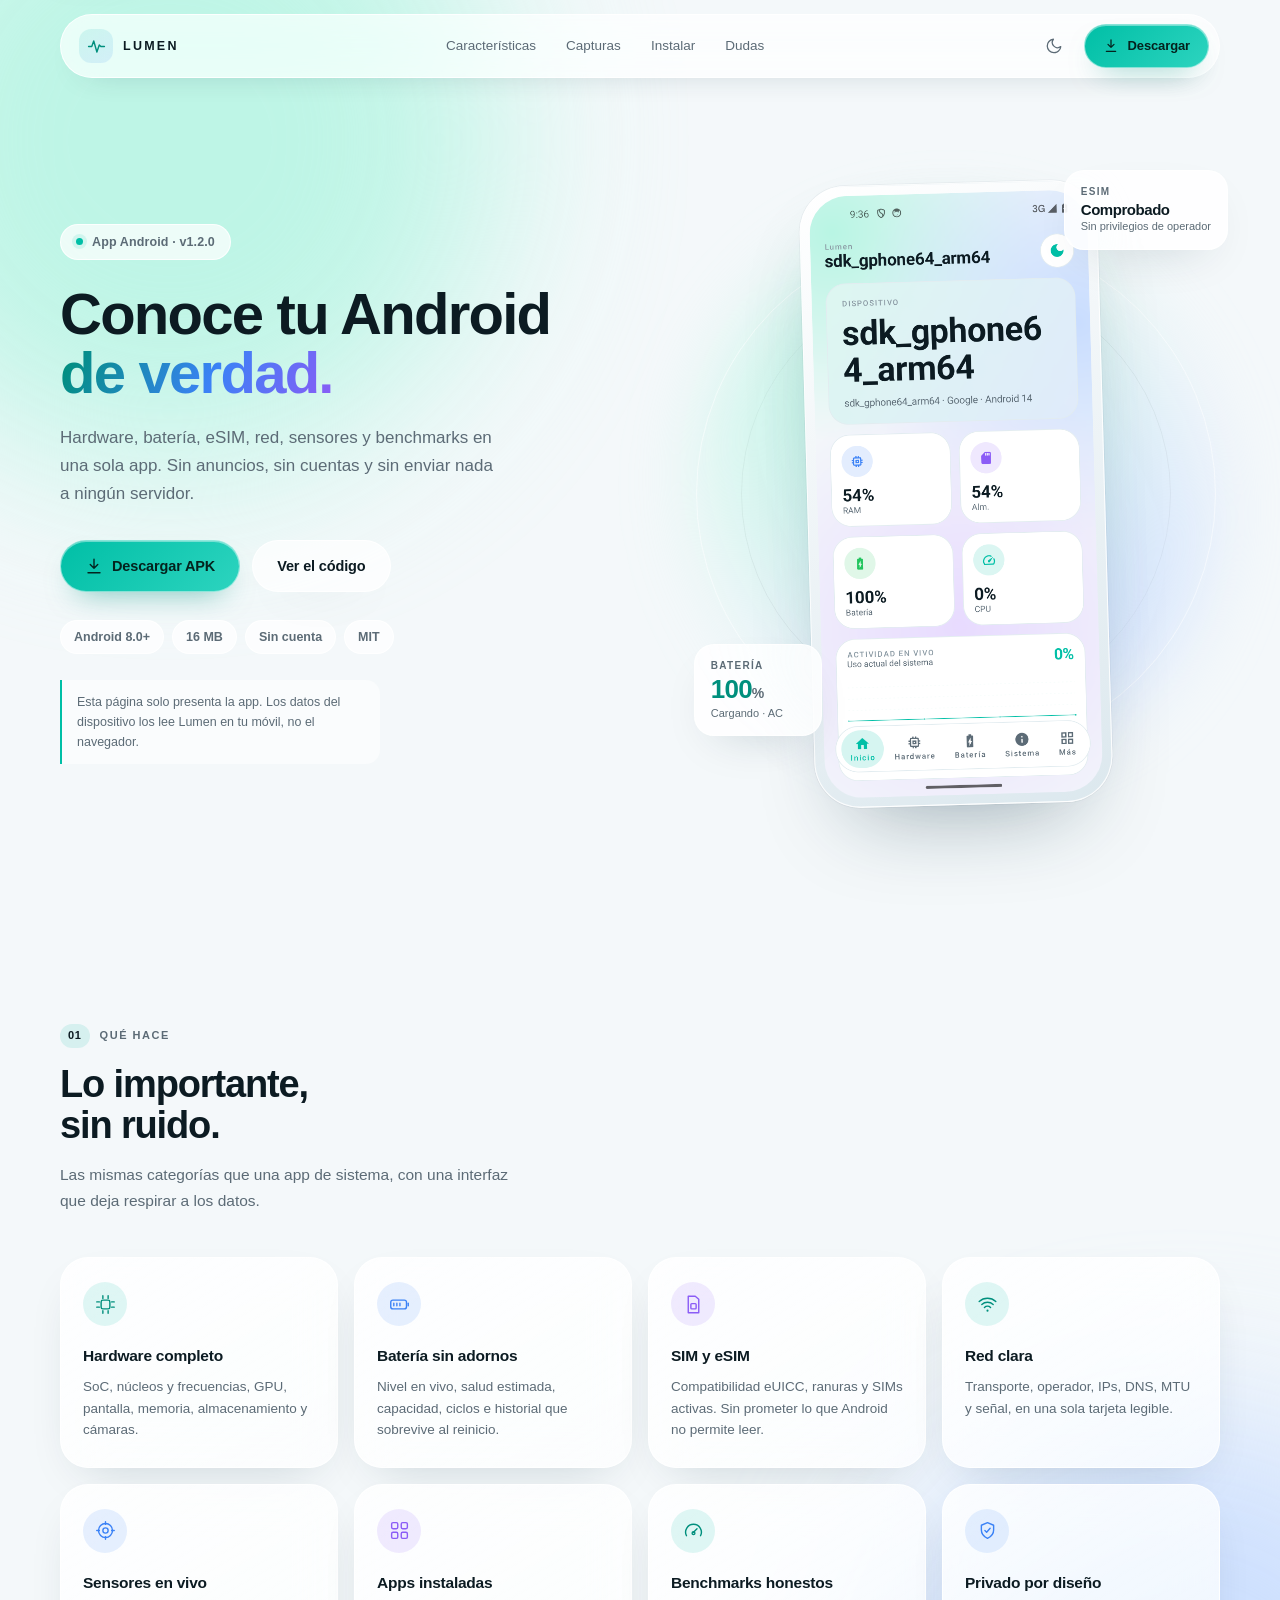
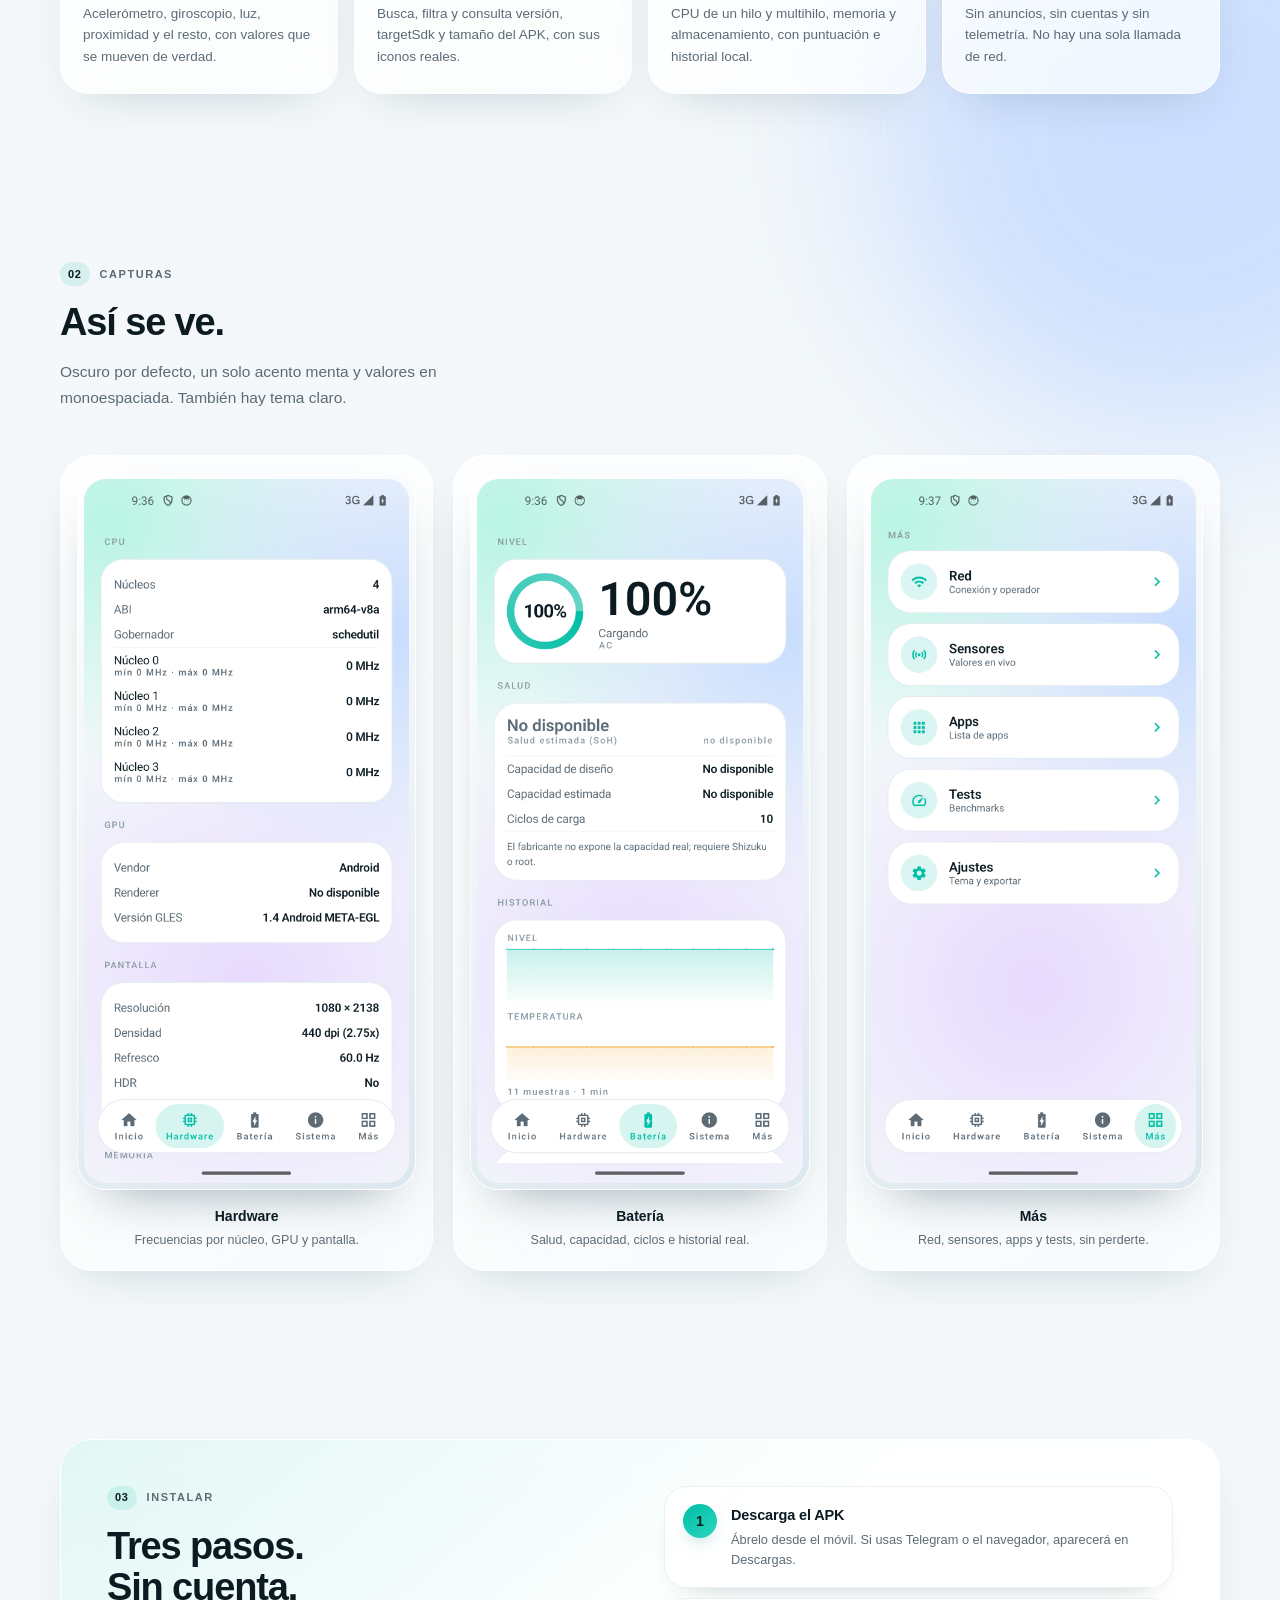
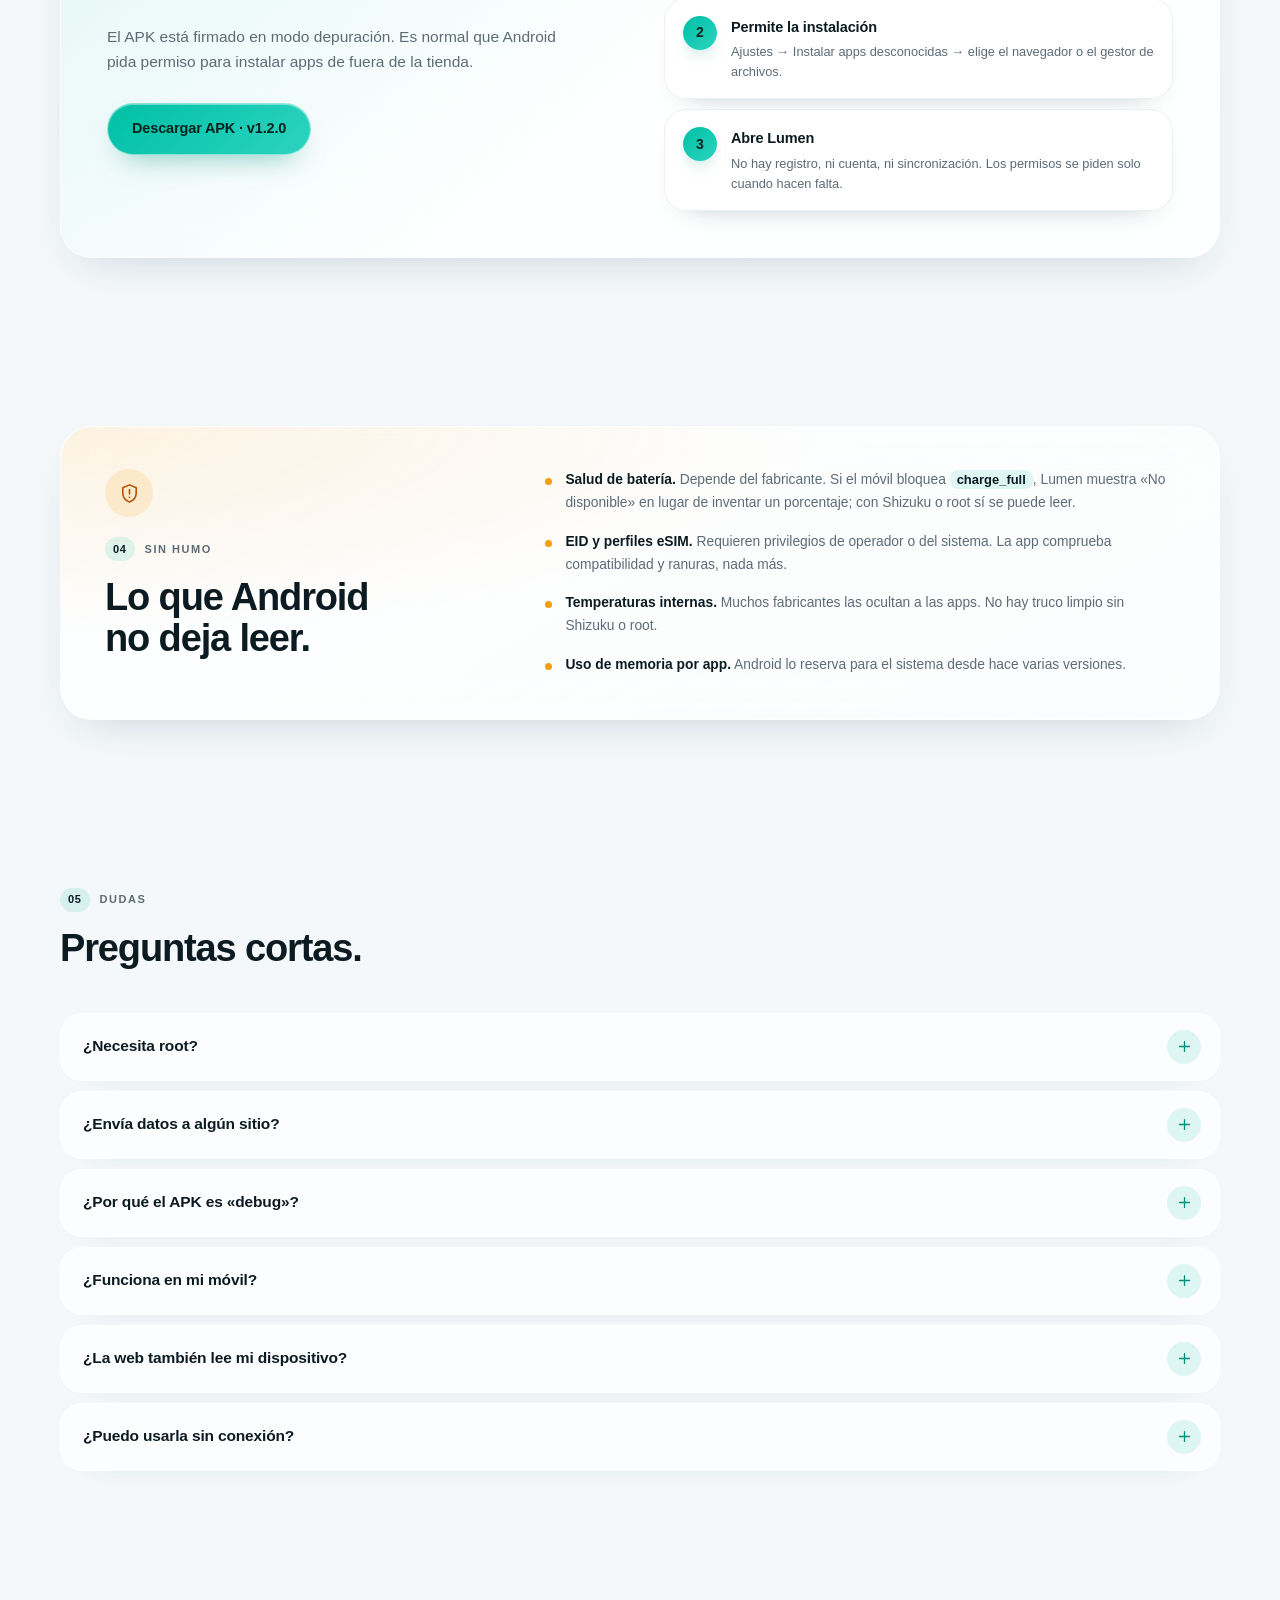
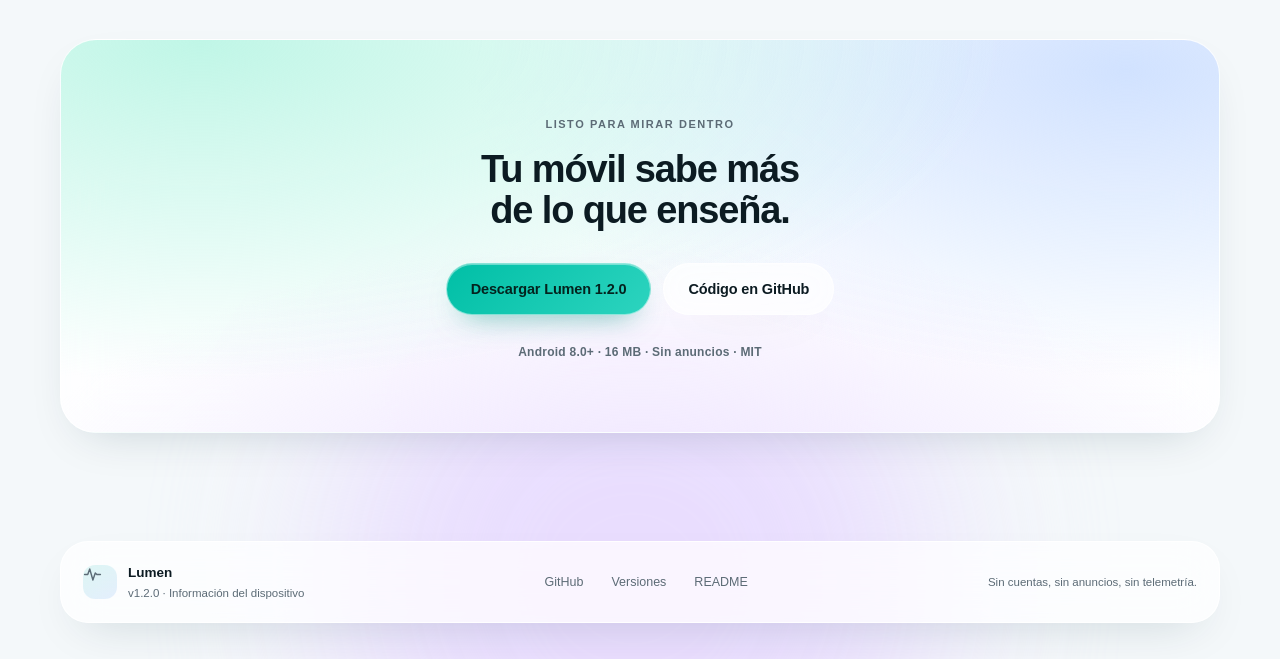
==== commit 302b2d54: "v1.2.0: rediseño ColorOS 17, nombre real del dispositivo y correcciones de layout" ====
--- a/docs/index.html
+++ b/docs/index.html
@@ -1,19 +1,36 @@
 <!DOCTYPE html>
-<html lang="es" data-theme="dark">
+<html lang="es" data-theme="light">
 <head>
 <meta charset="utf-8">
 <meta name="viewport" content="width=device-width, initial-scale=1">
 <title>Lumen — Conoce tu Android de verdad</title>
 <meta name="description" content="Lumen es una app Android sin anuncios para ver hardware, batería, eSIM, red, sensores y benchmarks. Todo se lee en tu móvil; nada sale de él.">
-<meta name="theme-color" content="#0A0B0D">
+<meta name="theme-color" content="#F4F8FA">
 <link rel="icon" href="favicon.svg" type="image/svg+xml">
 <meta property="og:title" content="Lumen — Conoce tu Android de verdad">
 <meta property="og:description" content="Hardware, batería, eSIM, red, sensores y benchmarks. Sin anuncios, sin cuentas y sin telemetría.">
 <meta property="og:type" content="website">
 <meta property="og:image" content="img/inicio.png">
+<script>
+  try {
+    if (localStorage.getItem("lumen-theme") === "dark") {
+      document.documentElement.setAttribute("data-theme", "dark");
+      var themeMeta = document.querySelector('meta[name="theme-color"]');
+      if (themeMeta) themeMeta.setAttribute("content", "#070C10");
+    }
+  } catch (e) {}
+</script>
 <link rel="stylesheet" href="styles.css">
 </head>
 <body>
+
+<a class="skip-link" href="#top">Saltar al contenido</a>
+
+<div class="ambient" aria-hidden="true">
+  <span class="blob blob-a"></span>
+  <span class="blob blob-b"></span>
+  <span class="blob blob-c"></span>
+</div>
 
 <header class="site-header">
   <div class="container header-inner">
@@ -32,11 +49,14 @@
     </nav>
 
     <div class="header-actions">
-      <button class="icon-btn" id="theme-btn" type="button" aria-label="Cambiar tema">
+      <button class="icon-btn" id="theme-btn" type="button" aria-label="Activar tema oscuro" aria-pressed="false">
         <svg class="icon-moon" viewBox="0 0 24 24" fill="none" stroke="currentColor" stroke-width="1.7" stroke-linecap="round" stroke-linejoin="round" aria-hidden="true"><path d="M21 12.8A9 9 0 1 1 11.2 3a7 7 0 0 0 9.8 9.8Z"/></svg>
         <svg class="icon-sun" viewBox="0 0 24 24" fill="none" stroke="currentColor" stroke-width="1.7" stroke-linecap="round" stroke-linejoin="round" aria-hidden="true"><circle cx="12" cy="12" r="4"/><path d="M12 2v2M12 20v2M2 12h2M20 12h2M4.9 4.9l1.4 1.4M17.7 17.7l1.4 1.4M19.1 4.9l-1.4 1.4M6.3 17.7l-1.4 1.4"/></svg>
       </button>
-      <a class="btn btn-primary btn-small" href="https://github.com/aurenox-global/lumen-device-info/releases/download/v1.1.0/lumen-debug.apk">Descargar</a>
+      <a class="btn btn-primary btn-small" href="https://github.com/aurenox-global/lumen-device-info/releases/download/v1.2.0/lumen-debug.apk">
+        <svg viewBox="0 0 24 24" fill="none" stroke="currentColor" stroke-width="1.9" stroke-linecap="round" stroke-linejoin="round" aria-hidden="true"><path d="M12 3v11M7.5 9.5 12 14l4.5-4.5M5 20h14"/></svg>
+        Descargar
+      </a>
     </div>
   </div>
 </header>
@@ -46,12 +66,12 @@
   <!-- HERO -->
   <section class="hero container">
     <div class="hero-copy">
-      <p class="eyebrow"><span class="pulse-dot" aria-hidden="true"></span> App Android · v1.1.0</p>
-      <h1>Conoce tu Android<br><span class="dim">de verdad.</span></h1>
+      <p class="kicker"><span class="pulse-dot" aria-hidden="true"></span> App Android · v1.2.0</p>
+      <h1>Conoce tu Android<br><span class="accent">de verdad.</span></h1>
       <p class="lead">Hardware, batería, eSIM, red, sensores y benchmarks en una sola app. Sin anuncios, sin cuentas y sin enviar nada a ningún servidor.</p>
 
       <div class="cta-row">
-        <a class="btn btn-primary" href="https://github.com/aurenox-global/lumen-device-info/releases/download/v1.1.0/lumen-debug.apk">
+        <a class="btn btn-primary" href="https://github.com/aurenox-global/lumen-device-info/releases/download/v1.2.0/lumen-debug.apk">
           <svg viewBox="0 0 24 24" fill="none" stroke="currentColor" stroke-width="1.8" stroke-linecap="round" stroke-linejoin="round" aria-hidden="true"><path d="M12 3v12M7 10l5 5 5-5M4 21h16"/></svg>
           Descargar APK
         </a>
@@ -163,8 +183,8 @@
         <figcaption><strong>Batería</strong><span>Salud, capacidad, ciclos e historial real.</span></figcaption>
       </figure>
       <figure class="screen">
-        <div class="phone phone-small"><img src="img/red.png" alt="Pantalla de red con la sección SIM y eSIM" width="1080" height="2340"></div>
-        <figcaption><strong>Red y eSIM</strong><span>Operador, señal y compatibilidad eUICC.</span></figcaption>
+        <div class="phone phone-small"><img src="img/mas.png" alt="Pantalla Más con accesos a red, sensores, apps y tests" width="1080" height="2340"></div>
+        <figcaption><strong>Más</strong><span>Red, sensores, apps y tests, sin perderte.</span></figcaption>
       </figure>
     </div>
   </section>
@@ -176,7 +196,7 @@
         <p class="eyebrow"><span class="num">03</span> Instalar</p>
         <h2>Tres pasos.<br>Sin cuenta.</h2>
         <p class="section-sub">El APK está firmado en modo depuración. Es normal que Android pida permiso para instalar apps de fuera de la tienda.</p>
-        <a class="btn btn-primary" href="https://github.com/aurenox-global/lumen-device-info/releases/download/v1.1.0/lumen-debug.apk">Descargar APK · v1.1.0</a>
+        <a class="btn btn-primary" href="https://github.com/aurenox-global/lumen-device-info/releases/download/v1.2.0/lumen-debug.apk">Descargar APK · v1.2.0</a>
       </div>
 
       <ol class="steps">
@@ -200,6 +220,9 @@
   <section class="section container">
     <div class="card honesty">
       <div class="honesty-head">
+        <span class="honesty-icon" aria-hidden="true">
+          <svg viewBox="0 0 24 24" fill="none" stroke="currentColor" stroke-width="1.7" stroke-linecap="round" stroke-linejoin="round"><path d="M12 3l7 3v5.5c0 4.3-2.9 7.7-7 9.5-4.1-1.8-7-5.2-7-9.5V6z"/><path d="M12 8v4.5"/><circle cx="12" cy="16" r=".9" fill="currentColor" stroke="none"/></svg>
+        </span>
         <p class="eyebrow"><span class="num">04</span> Sin humo</p>
         <h2>Lo que Android no deja leer.</h2>
       </div>
@@ -221,27 +244,45 @@
 
     <div class="faq">
       <details>
-        <summary>¿Necesita root?</summary>
+        <summary>
+          <span>¿Necesita root?</span>
+          <span class="faq-icon" aria-hidden="true"><svg viewBox="0 0 24 24" fill="none" stroke="currentColor" stroke-width="1.8" stroke-linecap="round"><path d="M12 5v14M5 12h14"/></svg></span>
+        </summary>
         <p>No. Toda la información básica se lee con las APIs públicas de Android. Root o Shizuku solo amplían datos que el fabricante bloquea, como la salud real de la batería.</p>
       </details>
       <details>
-        <summary>¿Envía datos a algún sitio?</summary>
+        <summary>
+          <span>¿Envía datos a algún sitio?</span>
+          <span class="faq-icon" aria-hidden="true"><svg viewBox="0 0 24 24" fill="none" stroke="currentColor" stroke-width="1.8" stroke-linecap="round"><path d="M12 5v14M5 12h14"/></svg></span>
+        </summary>
         <p>No. No hay analítica, ni cuentas, ni publicidad, ni peticiones de red. Todo se queda en el teléfono.</p>
       </details>
       <details>
-        <summary>¿Por qué el APK es «debug»?</summary>
+        <summary>
+          <span>¿Por qué el APK es «debug»?</span>
+          <span class="faq-icon" aria-hidden="true"><svg viewBox="0 0 24 24" fill="none" stroke="currentColor" stroke-width="1.8" stroke-linecap="round"><path d="M12 5v14M5 12h14"/></svg></span>
+        </summary>
         <p>Está firmado con la clave de desarrollo para poder instalarlo sin publicarlo en Google Play. Para la tienda haría falta una firma de release y justificar el permiso de lista de apps.</p>
       </details>
       <details>
-        <summary>¿Funciona en mi móvil?</summary>
+        <summary>
+          <span>¿Funciona en mi móvil?</span>
+          <span class="faq-icon" aria-hidden="true"><svg viewBox="0 0 24 24" fill="none" stroke="currentColor" stroke-width="1.8" stroke-linecap="round"><path d="M12 5v14M5 12h14"/></svg></span>
+        </summary>
         <p>Requiere Android 8.0 o superior. Cuanto más reciente sea el sistema, más datos expone; en equipos antiguos algunas tarjetas dirán «No disponible».</p>
       </details>
       <details>
-        <summary>¿La web también lee mi dispositivo?</summary>
+        <summary>
+          <span>¿La web también lee mi dispositivo?</span>
+          <span class="faq-icon" aria-hidden="true"><svg viewBox="0 0 24 24" fill="none" stroke="currentColor" stroke-width="1.8" stroke-linecap="round"><path d="M12 5v14M5 12h14"/></svg></span>
+        </summary>
         <p>No. Esta web es la página de presentación. Un navegador no puede acceder al hardware como una app nativa, así que aquí no simulamos datos: solo contamos qué hace Lumen.</p>
       </details>
       <details>
-        <summary>¿Puedo usarla sin conexión?</summary>
+        <summary>
+          <span>¿Puedo usarla sin conexión?</span>
+          <span class="faq-icon" aria-hidden="true"><svg viewBox="0 0 24 24" fill="none" stroke="currentColor" stroke-width="1.8" stroke-linecap="round"><path d="M12 5v14M5 12h14"/></svg></span>
+        </summary>
         <p>Sí. La app no necesita internet para nada.</p>
       </details>
     </div>
@@ -253,7 +294,7 @@
       <p class="eyebrow">Listo para mirar dentro</p>
       <h2>Tu móvil sabe más<br>de lo que enseña.</h2>
       <div class="cta-row center">
-        <a class="btn btn-primary" href="https://github.com/aurenox-global/lumen-device-info/releases/download/v1.1.0/lumen-debug.apk">Descargar Lumen 1.1.0</a>
+        <a class="btn btn-primary" href="https://github.com/aurenox-global/lumen-device-info/releases/download/v1.2.0/lumen-debug.apk">Descargar Lumen 1.2.0</a>
         <a class="btn btn-ghost" href="https://github.com/aurenox-global/lumen-device-info">Código en GitHub</a>
       </div>
       <p class="micro">Android 8.0+ · 16 MB · Sin anuncios · MIT</p>
@@ -265,7 +306,7 @@
   <div class="container footer-inner">
     <div class="footer-brand">
       <span class="brand-mark" aria-hidden="true"><svg viewBox="0 0 24 24" fill="none" stroke="currentColor" stroke-width="1.8" stroke-linecap="round" stroke-linejoin="round"><path d="M2 12h4l2.5-7 4 14 3-9 2 2h4.5"/></svg></span>
-      <div><strong>Lumen</strong><span>v1.1.0 · Información del dispositivo</span></div>
+      <div><strong>Lumen</strong><span>v1.2.0 · Información del dispositivo</span></div>
     </div>
     <nav aria-label="Enlaces">
       <a href="https://github.com/aurenox-global/lumen-device-info">GitHub</a>
--- a/docs/styles.css
+++ b/docs/styles.css
@@ -1,53 +1,95 @@
 /* Lumen — landing page
-   Identidad: casi negro, un acento menta, bordes de 1px. */
+   Identidad: ColorOS 17 «Living Flow». Tema claro por defecto, capas glass,
+   luz ambiental aqua/cielo/lavanda y esquinas muy redondeadas. */
 
 :root {
-  --bg: #0A0B0D;
-  --bg-soft: #0D0F12;
-  --surface: #101215;
-  --surface-2: #15181C;
-  --border: #24282F;
-  --border-strong: #313741;
-  --text: #ECEEF2;
-  --muted: #8C93A0;
-  --muted-2: #6B727F;
-  --mint: #9BE8C0;
-  --mint-soft: rgba(155, 232, 192, 0.12);
-  --mint-line: rgba(155, 232, 192, 0.28);
-  --warn: #F2C879;
-  --shadow: 0 30px 80px -30px rgba(0, 0, 0, 0.85);
-  --radius: 18px;
-  --radius-sm: 12px;
+  --bg: #F4F8FA;
+  --surface: #FFFFFF;
+  --glass: rgba(255, 255, 255, 0.72);
+  --glass-strong: rgba(255, 255, 255, 0.86);
+  --glass-soft: rgba(255, 255, 255, 0.5);
+  --glass-border: rgba(255, 255, 255, 0.85);
+  --hairline: rgba(12, 27, 34, 0.08);
+  --text: #0C1B22;
+  --text-2: #5C6B76;
+  --text-3: #8A99A3;
+  --aqua: #00BFA6;
+  --aqua-deep: #008F7D;
+  --blue: #3B82F6;
+  --lav: #8B5CF6;
+  --aqua-soft: rgba(0, 191, 166, 0.12);
+  --blue-soft: rgba(59, 130, 246, 0.12);
+  --lav-soft: rgba(139, 92, 246, 0.12);
+  --success: #22C55E;
+  --warn: #F59E0B;
+  --error: #EF4444;
+  --shadow: 0 18px 50px -24px rgba(9, 45, 60, 0.22);
+  --shadow-lg: 0 42px 90px -42px rgba(9, 45, 60, 0.42);
+  --blob-a: #B9F5E4;
+  --blob-b: #C9DDFF;
+  --blob-c: #E8DBFF;
+  --blob-opacity: 0.9;
+  --glow-a: rgba(185, 245, 228, 0.9);
+  --glow-b: rgba(201, 221, 255, 0.85);
+  --frame-a: #FFFFFF;
+  --frame-b: #DCE8EE;
+  --step-bg: rgba(255, 255, 255, 0.86);
+  --step-border: rgba(9, 45, 60, 0.07);
+  --btn-from: #00BFA6;
+  --btn-to: #2DD4BF;
+  --btn-text: #04231E;
+  --radius-xl: 32px;
+  --radius: 28px;
+  --radius-md: 22px;
+  --ease: cubic-bezier(0.22, 1, 0.36, 1);
   --max: 1160px;
-  --mono: ui-monospace, SFMono-Regular, "SF Mono", Menlo, Consolas, monospace;
-  --sans: -apple-system, BlinkMacSystemFont, "Segoe UI", Roboto, Inter, "Helvetica Neue", Arial, sans-serif;
+  --sans: -apple-system, BlinkMacSystemFont, "Segoe UI", Roboto, "Helvetica Neue", Arial, sans-serif;
+  color-scheme: light;
+}
+
+[data-theme="dark"] {
+  --bg: #070C10;
+  --surface: #0C1418;
+  --glass: rgba(255, 255, 255, 0.06);
+  --glass-strong: rgba(255, 255, 255, 0.09);
+  --glass-soft: rgba(255, 255, 255, 0.035);
+  --glass-border: rgba(255, 255, 255, 0.10);
+  --hairline: rgba(255, 255, 255, 0.08);
+  --text: #ECF6F8;
+  --text-2: #93A4AE;
+  --text-3: #6B7A84;
+  --aqua: #4DE0C8;
+  --aqua-deep: #4DE0C8;
+  --blue: #6AA1FF;
+  --lav: #B69CFF;
+  --aqua-soft: rgba(77, 224, 200, 0.14);
+  --blue-soft: rgba(106, 161, 255, 0.14);
+  --lav-soft: rgba(182, 156, 255, 0.14);
+  --shadow: 0 18px 50px -24px rgba(0, 0, 0, 0.62);
+  --shadow-lg: 0 42px 90px -42px rgba(0, 0, 0, 0.8);
+  --blob-a: #0E5F55;
+  --blob-b: #12325F;
+  --blob-c: #3A2A66;
+  --blob-opacity: 0.55;
+  --glow-a: rgba(14, 95, 85, 0.8);
+  --glow-b: rgba(18, 50, 95, 0.8);
+  --frame-a: #29333A;
+  --frame-b: #10181D;
+  --step-bg: rgba(255, 255, 255, 0.05);
+  --step-border: rgba(255, 255, 255, 0.10);
   color-scheme: dark;
 }
 
-[data-theme="light"] {
-  --bg: #F7F8F9;
-  --bg-soft: #F1F2F4;
-  --surface: #FFFFFF;
-  --surface-2: #F3F4F6;
-  --border: #E3E6EA;
-  --border-strong: #D2D7DE;
-  --text: #14161A;
-  --muted: #5F6673;
-  --muted-2: #7A818D;
-  --mint: #0E9F6E;
-  --mint-soft: rgba(14, 159, 110, 0.10);
-  --mint-line: rgba(14, 159, 110, 0.30);
-  --warn: #A66B00;
-  --shadow: 0 24px 60px -32px rgba(17, 24, 39, 0.35);
-  color-scheme: light;
-}
-
 *, *::before, *::after { box-sizing: border-box; }
 
-html { scroll-behavior: smooth; }
+html {
+  scroll-behavior: smooth;
+  -webkit-text-size-adjust: 100%;
+}
 
 body {
   margin: 0;
+  min-height: 100vh;
   background: var(--bg);
   color: var(--text);
   font-family: var(--sans);
@@ -56,23 +98,16 @@
   -webkit-font-smoothing: antialiased;
   text-rendering: optimizeLegibility;
   overflow-x: hidden;
-}
-
-body::before {
-  content: "";
-  position: fixed;
-  inset: -20% 30% auto auto;
-  width: 720px;
-  height: 720px;
-  background: radial-gradient(circle at center, var(--mint-soft), transparent 62%);
-  filter: blur(20px);
-  pointer-events: none;
-  z-index: 0;
-}
+  position: relative;
+}
+
+::selection { background: var(--aqua-soft); color: var(--text); }
 
 img { max-width: 100%; display: block; }
 
 a { color: inherit; text-decoration: none; }
+
+button { font: inherit; }
 
 .container {
   width: min(100% - 48px, var(--max));
@@ -81,85 +116,166 @@
   z-index: 1;
 }
 
+.skip-link {
+  position: fixed;
+  top: 10px;
+  left: 10px;
+  z-index: 100;
+  padding: 12px 18px;
+  border-radius: 999px;
+  background: var(--surface);
+  color: var(--text);
+  box-shadow: var(--shadow);
+  transform: translateY(-160%);
+  transition: transform 0.2s var(--ease);
+}
+
+.skip-link:focus { transform: translateY(0); }
+
+/* ---------- ambient light ---------- */
+
+.ambient {
+  position: absolute;
+  inset: 0;
+  z-index: 0;
+  overflow: hidden;
+  pointer-events: none;
+}
+
+.blob {
+  position: absolute;
+  display: block;
+  border-radius: 50%;
+  filter: blur(90px);
+  opacity: var(--blob-opacity);
+}
+
+.blob-a {
+  width: 660px;
+  height: 660px;
+  top: -190px;
+  left: -160px;
+  background: var(--blob-a);
+}
+
+.blob-b {
+  width: 620px;
+  height: 620px;
+  top: 26%;
+  right: -210px;
+  background: var(--blob-b);
+}
+
+.blob-c {
+  width: 600px;
+  height: 600px;
+  bottom: -220px;
+  left: 26%;
+  background: var(--blob-c);
+}
+
 /* ---------- header ---------- */
 
 .site-header {
   position: sticky;
   top: 0;
   z-index: 50;
-  border-bottom: 1px solid transparent;
-  background: color-mix(in srgb, var(--bg) 78%, transparent);
-  backdrop-filter: blur(14px) saturate(140%);
-  -webkit-backdrop-filter: blur(14px) saturate(140%);
-}
-
-.site-header::after {
-  content: "";
-  position: absolute;
-  inset: auto 0 -1px 0;
-  height: 1px;
-  background: linear-gradient(90deg, transparent, var(--border) 20%, var(--border) 80%, transparent);
+  padding: 14px 0 8px;
 }
 
 .header-inner {
   display: flex;
   align-items: center;
-  justify-content: space-between;
-  gap: 24px;
-  height: 68px;
-}
-
-.brand { display: inline-flex; align-items: center; gap: 10px; }
+  gap: 22px;
+  height: 64px;
+  padding: 8px 10px 8px 18px;
+  border: 1px solid var(--glass-border);
+  border-radius: 999px;
+  background: var(--glass);
+  -webkit-backdrop-filter: blur(24px) saturate(160%);
+  backdrop-filter: blur(24px) saturate(160%);
+  box-shadow: 0 12px 34px -26px rgba(9, 45, 60, 0.45);
+}
+
+.brand {
+  display: inline-flex;
+  align-items: center;
+  gap: 10px;
+  flex: 0 0 auto;
+  min-height: 44px;
+}
 
 .brand-mark {
-  width: 32px;
-  height: 32px;
+  width: 34px;
+  height: 34px;
   display: grid;
   place-items: center;
-  border: 1px solid var(--border);
-  border-radius: 9px;
-  background: var(--surface);
-  color: var(--mint);
-}
-
-.brand-mark svg { width: 18px; height: 18px; }
+  border-radius: 12px;
+  background: linear-gradient(145deg, var(--aqua-soft), var(--blue-soft));
+  color: var(--aqua-deep);
+}
+
+.brand-mark svg { width: 19px; height: 19px; }
 
 .brand-name {
-  font-size: 13px;
-  font-weight: 650;
+  font-size: 12.5px;
+  font-weight: 700;
   letter-spacing: 0.18em;
 }
 
-.site-nav { display: flex; gap: 28px; }
+.site-nav {
+  display: flex;
+  gap: 2px;
+  margin-inline: auto;
+}
 
 .site-nav a {
+  display: inline-flex;
+  align-items: center;
+  min-height: 44px;
+  padding: 0 14px;
+  border-radius: 999px;
   font-size: 13.5px;
-  color: var(--muted);
-  transition: color 0.18s ease;
-}
-
-.site-nav a:hover { color: var(--text); }
-
-.header-actions { display: flex; align-items: center; gap: 10px; }
+  font-weight: 500;
+  color: var(--text-2);
+  transition: color 0.2s var(--ease), background-color 0.2s var(--ease);
+}
+
+.site-nav a:hover {
+  color: var(--text);
+  background: var(--glass-soft);
+}
+
+.header-actions {
+  display: flex;
+  align-items: center;
+  gap: 8px;
+  flex: 0 0 auto;
+}
 
 .icon-btn {
-  width: 38px;
-  height: 38px;
+  width: 44px;
+  height: 44px;
   display: grid;
   place-items: center;
-  border: 1px solid var(--border);
-  border-radius: 10px;
-  background: var(--surface);
-  color: var(--muted);
+  border: 1px solid transparent;
+  border-radius: 999px;
+  background: transparent;
+  color: var(--text-2);
   cursor: pointer;
-  transition: color 0.18s ease, border-color 0.18s ease;
-}
-
-.icon-btn:hover { color: var(--text); border-color: var(--border-strong); }
-.icon-btn svg { width: 17px; height: 17px; }
+  transition: color 0.2s var(--ease), background-color 0.2s var(--ease), transform 0.2s var(--ease);
+}
+
+.icon-btn:hover {
+  color: var(--text);
+  background: var(--glass-soft);
+  transform: translateY(-1px);
+}
+
+.icon-btn svg { width: 18px; height: 18px; }
 .icon-sun { display: none; }
-[data-theme="light"] .icon-sun { display: block; }
-[data-theme="light"] .icon-moon { display: none; }
+[data-theme="dark"] .icon-sun { display: block; }
+[data-theme="dark"] .icon-moon { display: none; }
 
 /* ---------- buttons ---------- */
 
@@ -168,37 +284,58 @@
   align-items: center;
   justify-content: center;
   gap: 9px;
-  height: 46px;
-  padding: 0 20px;
-  border-radius: 11px;
+  height: 52px;
+  padding: 0 24px;
   border: 1px solid transparent;
-  font-size: 14px;
-  font-weight: 600;
+  border-radius: 999px;
+  font-size: 14.5px;
+  font-weight: 650;
   letter-spacing: -0.01em;
+  white-space: nowrap;
   cursor: pointer;
-  transition: transform 0.18s ease, background 0.18s ease, border-color 0.18s ease, color 0.18s ease;
-  white-space: nowrap;
-}
-
-.btn svg { width: 17px; height: 17px; }
+  transition: transform 0.22s var(--ease), box-shadow 0.22s var(--ease),
+              background-color 0.22s var(--ease), border-color 0.22s var(--ease);
+}
+
+.btn svg { width: 18px; height: 18px; flex: 0 0 auto; }
 
 .btn-primary {
-  background: var(--mint);
-  color: #07120D;
-  border-color: var(--mint);
-}
-
-.btn-primary:hover { transform: translateY(-1px); filter: brightness(1.04); }
+  background: linear-gradient(135deg, var(--btn-from), var(--btn-to));
+  color: var(--btn-text);
+  border-color: rgba(255, 255, 255, 0.5);
+  box-shadow:
+    0 14px 30px -16px rgba(0, 143, 125, 0.65),
+    inset 0 1px 0 rgba(255, 255, 255, 0.4);
+}
+
+.btn-primary:hover {
+  transform: translateY(-2px);
+  box-shadow:
+    0 20px 40px -16px rgba(0, 143, 125, 0.7),
+    inset 0 1px 0 rgba(255, 255, 255, 0.45);
+}
 
 .btn-ghost {
-  background: transparent;
+  background: var(--glass);
+  border-color: var(--glass-border);
   color: var(--text);
-  border-color: var(--border);
-}
-
-.btn-ghost:hover { border-color: var(--border-strong); background: var(--surface); }
-
-.btn-small { height: 38px; padding: 0 15px; font-size: 13px; border-radius: 9px; }
+  -webkit-backdrop-filter: blur(16px) saturate(140%);
+  backdrop-filter: blur(16px) saturate(140%);
+  box-shadow: var(--shadow);
+}
+
+.btn-ghost:hover {
+  transform: translateY(-2px);
+  background: var(--glass-strong);
+}
+
+.btn-small {
+  height: 44px;
+  padding: 0 18px;
+  font-size: 13px;
+}
+
+.btn-small svg { width: 16px; height: 16px; }
 
 /* ---------- hero ---------- */
 
@@ -206,172 +343,270 @@
   display: grid;
   grid-template-columns: 1.05fr 0.95fr;
   align-items: center;
-  gap: 64px;
-  padding: 84px 0 104px;
-  min-height: min(760px, 88vh);
+  gap: 48px;
+  padding: 58px 0 96px;
 }
 
 .hero-copy,
 .hero-art { min-width: 0; }
 
-.eyebrow {
-  display: flex;
-  align-items: center;
-  gap: 10px;
-  margin: 0 0 22px;
-  font-size: 11px;
+.kicker {
+  display: inline-flex;
+  align-items: center;
+  gap: 9px;
+  margin: 0 0 24px;
+  height: 36px;
+  padding: 0 15px;
+  border: 1px solid var(--glass-border);
+  border-radius: 999px;
+  background: var(--glass);
+  -webkit-backdrop-filter: blur(14px);
+  backdrop-filter: blur(14px);
+  font-size: 12.5px;
   font-weight: 600;
-  letter-spacing: 0.16em;
-  text-transform: uppercase;
-  color: var(--muted);
-}
-
-.eyebrow .num {
-  font-family: var(--mono);
-  color: var(--muted-2);
-  letter-spacing: 0.02em;
+  letter-spacing: 0.01em;
+  color: var(--text-2);
+  font-variant-numeric: tabular-nums;
 }
 
 .pulse-dot {
   width: 7px;
   height: 7px;
   border-radius: 999px;
-  background: var(--mint);
-  box-shadow: 0 0 0 4px var(--mint-soft);
+  background: var(--aqua);
+  box-shadow: 0 0 0 4px var(--aqua-soft);
   animation: pulse 2.6s ease-in-out infinite;
 }
 
 @keyframes pulse {
-  0%, 100% { box-shadow: 0 0 0 4px var(--mint-soft); }
+  0%, 100% { box-shadow: 0 0 0 4px var(--aqua-soft); }
   50% { box-shadow: 0 0 0 8px transparent; }
 }
 
 h1 {
-  margin: 0 0 24px;
-  font-size: clamp(46px, 6.2vw, 82px);
-  line-height: 0.98;
-  letter-spacing: -0.045em;
-  font-weight: 600;
-}
-
-h1 .dim { color: var(--muted); }
+  margin: 0 0 22px;
+  font-size: clamp(40px, 5.2vw, 58px);
+  line-height: 1.02;
+  letter-spacing: -0.03em;
+  font-weight: 700;
+  text-wrap: balance;
+}
+
+h1 .accent {
+  background: linear-gradient(115deg, var(--aqua-deep) 4%, var(--blue) 56%, var(--lav) 100%);
+  -webkit-background-clip: text;
+  background-clip: text;
+  color: transparent;
+}
 
 .lead {
-  margin: 0 0 34px;
-  max-width: 46ch;
-  font-size: clamp(16px, 1.5vw, 18.5px);
+  margin: 0 0 32px;
+  max-width: 47ch;
+  font-size: 17px;
   line-height: 1.65;
-  color: var(--muted);
-}
-
-.cta-row { display: flex; flex-wrap: wrap; gap: 12px; }
+  color: var(--text-2);
+}
+
+.cta-row {
+  display: flex;
+  flex-wrap: wrap;
+  gap: 12px;
+}
+
 .cta-row.center { justify-content: center; }
 
 .meta-row {
   display: flex;
   flex-wrap: wrap;
-  gap: 8px 18px;
-  margin: 26px 0 0;
+  gap: 8px;
+  margin: 28px 0 0;
   padding: 0;
   list-style: none;
-  font-family: var(--mono);
-  font-size: 11.5px;
-  color: var(--muted-2);
-}
-
-.meta-row li { display: flex; align-items: center; gap: 8px; }
-.meta-row li + li::before { content: "·"; color: var(--border-strong); }
+}
+
+.meta-row li {
+  display: inline-flex;
+  align-items: center;
+  min-height: 34px;
+  padding: 0 13px;
+  border: 1px solid var(--glass-border);
+  border-radius: 999px;
+  background: var(--glass);
+  font-size: 12.5px;
+  font-weight: 550;
+  color: var(--text-2);
+  font-variant-numeric: tabular-nums;
+}
 
 .page-note {
   margin: 26px 0 0;
-  max-width: 44ch;
+  max-width: 46ch;
+  padding: 12px 16px 12px 15px;
+  border-left: 2px solid var(--aqua);
+  border-radius: 0 14px 14px 0;
+  background: var(--glass-soft);
   font-size: 12.5px;
   line-height: 1.6;
-  color: var(--muted-2);
-  padding-left: 14px;
-  border-left: 1px solid var(--border);
-}
-
-/* ---------- phones ---------- */
+  color: var(--text-2);
+}
+
+/* ---------- hero art ---------- */
 
 .hero-art {
   position: relative;
   display: flex;
   justify-content: center;
   align-items: center;
-  min-height: 560px;
+  min-height: 700px;
+  padding: 24px 0;
 }
 
 .glow {
   position: absolute;
-  width: min(460px, 100%);
-  height: min(460px, 100%);
+  width: 540px;
+  height: 540px;
+  max-width: 100%;
   border-radius: 50%;
-  background: radial-gradient(circle, var(--mint-soft), transparent 65%);
-  filter: blur(10px);
+  background:
+    radial-gradient(circle at 36% 32%, var(--glow-a), transparent 62%),
+    radial-gradient(circle at 68% 70%, var(--glow-b), transparent 64%);
+  filter: blur(34px);
+  pointer-events: none;
+}
+
+.hero-art::before {
+  content: "";
+  position: absolute;
+  width: 430px;
+  height: 430px;
+  max-width: 100%;
+  border: 1px solid var(--hairline);
+  border-radius: 50%;
+}
+
+.hero-art::after {
+  content: "";
+  position: absolute;
+  width: 520px;
+  height: 520px;
+  max-width: 100%;
+  border: 1px solid var(--glass-border);
+  border-radius: 50%;
+  opacity: 0.6;
 }
 
 .phone {
   position: relative;
+  z-index: 1;
   margin: 0;
-  border: 1px solid var(--border);
-  border-radius: 34px;
-  background: #000;
-  overflow: hidden;
-  box-shadow: var(--shadow);
-}
-
-.phone img { width: 100%; height: auto; }
-
-.phone-hero { width: min(300px, 78%); transform: rotate(-1.4deg); }
-.phone-small { width: 100%; border-radius: 26px; }
+  padding: 9px;
+  border: 1px solid var(--glass-border);
+  border-radius: 46px;
+  background: linear-gradient(155deg, var(--frame-a), var(--frame-b));
+  box-shadow: var(--shadow-lg), 0 0 0 1px rgba(9, 45, 60, 0.04);
+}
+
+.phone img {
+  width: 100%;
+  height: auto;
+  border-radius: 38px;
+}
+
+.phone-hero {
+  width: min(298px, 78%);
+  transform: rotate(-1.6deg);
+}
 
 .float-card {
   position: absolute;
-  display: grid;
-  gap: 2px;
-  padding: 12px 15px;
-  border: 1px solid var(--border);
-  border-radius: 14px;
-  background: color-mix(in srgb, var(--surface) 88%, transparent);
-  backdrop-filter: blur(10px);
-  box-shadow: 0 16px 40px -20px rgba(0, 0, 0, 0.9);
+  z-index: 2;
+  display: grid;
+  gap: 1px;
+  min-width: 128px;
+  padding: 13px 16px 14px;
+  border: 1px solid var(--glass-border);
+  border-radius: 20px;
+  background: var(--glass-strong);
+  -webkit-backdrop-filter: blur(20px) saturate(160%);
+  backdrop-filter: blur(20px) saturate(160%);
+  box-shadow: var(--shadow);
 }
 
 .float-label {
-  font-size: 9.5px;
+  font-size: 10px;
+  font-weight: 700;
+  letter-spacing: 0.13em;
+  text-transform: uppercase;
+  color: var(--text-2);
+}
+
+.float-card strong {
+  font-size: 26px;
   font-weight: 650;
+  line-height: 1.15;
+  letter-spacing: -0.03em;
+  color: var(--aqua-deep);
+  font-variant-numeric: tabular-nums;
+}
+
+.float-card strong span {
+  font-size: 14px;
+  font-weight: 600;
+  color: var(--text-2);
+}
+
+.float-card .small-value {
+  font-size: 15px;
+  font-weight: 650;
+  color: var(--text);
+}
+
+.float-sub {
+  font-size: 11px;
+  line-height: 1.4;
+  color: var(--text-2);
+}
+
+.float-battery { left: 2px; bottom: 108px; }
+.float-esim { right: -8px; top: 26px; }
+
+/* ---------- sections ---------- */
+
+.section {
+  padding: 84px 0;
+  position: relative;
+}
+
+.section-head {
+  max-width: 660px;
+  margin-bottom: 44px;
+}
+
+.eyebrow {
+  display: flex;
+  align-items: center;
+  gap: 10px;
+  margin: 0 0 16px;
+  font-size: 11px;
+  font-weight: 700;
   letter-spacing: 0.14em;
   text-transform: uppercase;
-  color: var(--muted-2);
-}
-
-.float-card strong {
-  font-family: var(--mono);
-  font-size: 24px;
-  font-weight: 500;
-  letter-spacing: -0.04em;
-  color: var(--mint);
-}
-
-.float-card strong span { font-size: 13px; color: var(--muted); }
-.float-card .small-value { font-size: 14px; color: var(--text); }
-
-.float-sub { font-size: 10.5px; color: var(--muted); }
-
-.float-battery { left: 0; bottom: 96px; }
-.float-esim { right: 0; top: 84px; }
-
-/* ---------- sections ---------- */
-
-.section { padding: 88px 0; }
-
-.section-head {
-  display: grid;
-  grid-template-columns: 1fr;
-  gap: 0;
-  max-width: 640px;
-  margin-bottom: 44px;
+  color: var(--text-2);
+}
+
+.eyebrow .num {
+  display: inline-grid;
+  place-items: center;
+  min-width: 28px;
+  height: 24px;
+  padding: 0 8px;
+  border-radius: 999px;
+  background: var(--aqua-soft);
+  color: var(--text);
+  font-size: 11px;
+  font-weight: 700;
+  letter-spacing: 0.06em;
+  font-variant-numeric: tabular-nums;
 }
 
 .section-head h2,
@@ -379,66 +614,90 @@
 .install h2,
 .closing h2 {
   margin: 0;
-  font-size: clamp(32px, 4vw, 46px);
-  line-height: 1.06;
-  letter-spacing: -0.035em;
-  font-weight: 600;
+  font-size: clamp(30px, 3.4vw, 38px);
+  line-height: 1.08;
+  letter-spacing: -0.03em;
+  font-weight: 700;
+  text-wrap: balance;
 }
 
 .section-sub {
-  margin: 18px 0 0;
-  max-width: 52ch;
-  color: var(--muted);
+  margin: 16px 0 0;
+  max-width: 54ch;
+  color: var(--text-2);
   font-size: 15.5px;
   line-height: 1.65;
 }
 
+/* ---------- glass cards ---------- */
+
+.card {
+  border: 1px solid var(--glass-border);
+  border-radius: var(--radius);
+  background: linear-gradient(150deg, var(--glass-strong), var(--glass));
+  -webkit-backdrop-filter: blur(22px) saturate(150%);
+  backdrop-filter: blur(22px) saturate(150%);
+  box-shadow: var(--shadow);
+}
+
 /* ---------- features ---------- */
 
-.grid { display: grid; gap: 14px; }
-
-.features { grid-template-columns: repeat(4, 1fr); }
-
-.card {
-  border: 1px solid var(--border);
-  border-radius: var(--radius);
-  background: var(--surface);
-  transition: border-color 0.2s ease, transform 0.2s ease, background 0.2s ease;
-}
-
-.feature { padding: 22px 22px 24px; }
+.grid { display: grid; gap: 16px; }
+
+.features { grid-template-columns: repeat(4, minmax(0, 1fr)); }
+
+.feature {
+  padding: 24px 22px 26px;
+  transition: transform 0.24s var(--ease), box-shadow 0.24s var(--ease),
+              border-color 0.24s var(--ease);
+}
 
 .feature:hover {
-  border-color: var(--mint-line);
-  transform: translateY(-2px);
+  transform: translateY(-3px);
+  border-color: rgba(0, 191, 166, 0.35);
+  box-shadow: 0 26px 60px -32px rgba(9, 45, 60, 0.35);
+}
+
+[data-theme="dark"] .feature:hover {
+  border-color: rgba(77, 224, 200, 0.32);
+  box-shadow: 0 26px 60px -32px rgba(0, 0, 0, 0.85);
 }
 
 .icon-box {
   display: grid;
   place-items: center;
-  width: 38px;
-  height: 38px;
+  width: 44px;
+  height: 44px;
   margin-bottom: 18px;
-  border: 1px solid var(--border);
-  border-radius: 10px;
-  background: var(--bg-soft);
-  color: var(--mint);
-}
-
-.icon-box svg { width: 19px; height: 19px; }
+  border-radius: 50%;
+  background: var(--aqua-soft);
+  color: var(--aqua-deep);
+}
+
+.icon-box svg { width: 21px; height: 21px; }
+
+.feature:nth-child(3n+2) .icon-box {
+  background: var(--blue-soft);
+  color: var(--blue);
+}
+
+.feature:nth-child(3n) .icon-box {
+  background: var(--lav-soft);
+  color: var(--lav);
+}
 
 .feature h3 {
-  margin: 0 0 8px;
+  margin: 0 0 7px;
   font-size: 15.5px;
-  font-weight: 600;
-  letter-spacing: -0.01em;
+  font-weight: 650;
+  letter-spacing: -0.015em;
 }
 
 .feature p {
   margin: 0;
   font-size: 13.5px;
   line-height: 1.6;
-  color: var(--muted);
+  color: var(--text-2);
 }
 
 /* ---------- screens ---------- */
@@ -446,30 +705,48 @@
 .screens {
   display: grid;
   grid-template-columns: repeat(3, minmax(0, 1fr));
-  gap: 28px;
+  gap: 20px;
   align-items: start;
 }
 
-.screen { margin: 0; }
-
-.screen .phone { transition: transform 0.25s ease; }
-.screen .phone:hover { transform: translateY(-4px); }
+.screen {
+  margin: 0;
+  padding: 16px 16px 20px;
+  border: 1px solid var(--glass-border);
+  border-radius: var(--radius-xl);
+  background: linear-gradient(155deg, var(--glass-strong), var(--glass-soft));
+  -webkit-backdrop-filter: blur(20px) saturate(140%);
+  backdrop-filter: blur(20px) saturate(140%);
+  box-shadow: var(--shadow);
+}
+
+.phone-small {
+  width: 100%;
+  padding: 6px;
+  border-radius: 28px;
+  box-shadow: 0 24px 50px -30px rgba(9, 45, 60, 0.5);
+  transition: transform 0.26s var(--ease);
+}
+
+.phone-small img { border-radius: 22px; }
+
+.screen:hover .phone-small { transform: translateY(-4px); }
 
 .screen figcaption {
   display: grid;
   gap: 2px;
-  margin-top: 16px;
+  margin-top: 15px;
   text-align: center;
 }
 
 .screen figcaption strong {
-  font-size: 13.5px;
-  font-weight: 600;
+  font-size: 14px;
+  font-weight: 650;
 }
 
 .screen figcaption span {
   font-size: 12.5px;
-  color: var(--muted);
+  color: var(--text-2);
 }
 
 /* ---------- install ---------- */
@@ -477,15 +754,20 @@
 .install {
   display: grid;
   grid-template-columns: 1fr 1fr;
-  gap: 64px;
+  gap: 48px;
   align-items: start;
-  padding: 52px;
-  border: 1px solid var(--border);
-  border-radius: 24px;
-  background: linear-gradient(180deg, var(--surface), var(--bg-soft));
-}
-
-.install .btn { margin-top: 30px; }
+  padding: 46px;
+  border: 1px solid var(--glass-border);
+  border-radius: var(--radius-xl);
+  background:
+    linear-gradient(140deg, rgba(0, 191, 166, 0.10), var(--glass) 52%),
+    var(--glass);
+  -webkit-backdrop-filter: blur(24px) saturate(150%);
+  backdrop-filter: blur(24px) saturate(150%);
+  box-shadow: var(--shadow);
+}
+
+.install .btn { margin-top: 28px; }
 
 .steps {
   list-style: none;
@@ -497,59 +779,90 @@
 
 .steps li {
   display: flex;
-  gap: 16px;
-  padding: 16px 18px;
-  border: 1px solid var(--border);
-  border-radius: 14px;
-  background: var(--bg);
-}
+  gap: 14px;
+  padding: 17px 18px;
+  border: 1px solid var(--step-border);
+  border-radius: var(--radius-md);
+  background: var(--step-bg);
+  box-shadow: 0 14px 30px -24px rgba(9, 45, 60, 0.45);
+}
+
+[data-theme="dark"] .steps li { box-shadow: none; }
 
 .step-num {
-  flex: 0 0 26px;
-  width: 26px;
-  height: 26px;
+  flex: 0 0 34px;
+  width: 34px;
+  height: 34px;
   display: grid;
   place-items: center;
   border-radius: 999px;
-  border: 1px solid var(--mint-line);
-  color: var(--mint);
-  font-family: var(--mono);
-  font-size: 12px;
-}
-
-.steps strong { display: block; font-size: 14px; font-weight: 600; }
+  background: linear-gradient(140deg, var(--btn-from), var(--btn-to));
+  color: var(--btn-text);
+  font-size: 14px;
+  font-weight: 700;
+  font-variant-numeric: tabular-nums;
+  box-shadow: 0 8px 18px -10px rgba(0, 143, 125, 0.7);
+}
+
+.steps strong {
+  display: block;
+  font-size: 14.5px;
+  font-weight: 650;
+  letter-spacing: -0.01em;
+}
 
 .steps p {
   margin: 3px 0 0;
-  font-size: 12.5px;
+  font-size: 12.8px;
   line-height: 1.55;
-  color: var(--muted);
+  color: var(--text-2);
 }
 
 /* ---------- honesty ---------- */
 
 .honesty {
   display: grid;
-  grid-template-columns: 0.9fr 1.4fr;
-  gap: 52px;
-  padding: 44px 46px;
-  background: var(--surface);
-}
+  grid-template-columns: 0.85fr 1.35fr;
+  gap: 44px;
+  padding: 42px 44px;
+  border-radius: var(--radius-xl);
+  background:
+    radial-gradient(120% 130% at 0% 0%, rgba(245, 158, 11, 0.12), transparent 55%),
+    linear-gradient(150deg, var(--glass-strong), var(--glass));
+}
+
+.honesty-head { min-width: 0; }
+
+.honesty-icon {
+  display: grid;
+  place-items: center;
+  width: 48px;
+  height: 48px;
+  margin-bottom: 20px;
+  border-radius: 50%;
+  background: rgba(245, 158, 11, 0.14);
+  color: #B45309;
+}
+
+[data-theme="dark"] .honesty-icon { color: #FBBF24; }
+
+.honesty-icon svg { width: 23px; height: 23px; }
 
 .honesty-list {
   margin: 0;
   padding: 0;
   list-style: none;
   display: grid;
-  gap: 18px;
+  gap: 16px;
+  align-content: start;
 }
 
 .honesty-list li {
   position: relative;
   padding-left: 20px;
-  font-size: 13.5px;
+  font-size: 13.8px;
   line-height: 1.65;
-  color: var(--muted);
+  color: var(--text-2);
 }
 
 .honesty-list li::before {
@@ -557,32 +870,49 @@
   position: absolute;
   left: 0;
   top: 9px;
-  width: 6px;
-  height: 6px;
-  border-radius: 2px;
+  width: 7px;
+  height: 7px;
+  border-radius: 50%;
   background: var(--warn);
-  opacity: 0.8;
-}
-
-.honesty-list strong { color: var(--text); font-weight: 600; }
+}
+
+.honesty-list strong { color: var(--text); font-weight: 650; }
 
 code {
-  font-family: var(--mono);
-  font-size: 0.92em;
-  padding: 1px 5px;
-  border-radius: 5px;
-  background: var(--surface-2);
-  border: 1px solid var(--border);
+  padding: 2px 7px;
+  border-radius: 8px;
+  background: var(--aqua-soft);
+  color: var(--text);
+  font-family: inherit;
+  font-size: 0.94em;
+  font-weight: 600;
 }
 
 /* ---------- faq ---------- */
 
 .faq {
-  border-top: 1px solid var(--border);
+  display: grid;
+  gap: 10px;
 }
 
 .faq details {
-  border-bottom: 1px solid var(--border);
+  border: 1px solid var(--glass-border);
+  border-radius: var(--radius-md);
+  background: var(--glass);
+  -webkit-backdrop-filter: blur(18px) saturate(140%);
+  backdrop-filter: blur(18px) saturate(140%);
+  box-shadow: 0 12px 34px -30px rgba(9, 45, 60, 0.4);
+  overflow: hidden;
+  transition: background-color 0.22s var(--ease), border-color 0.22s var(--ease);
+}
+
+.faq details[open] {
+  background: var(--glass-strong);
+  border-color: rgba(0, 191, 166, 0.32);
+}
+
+[data-theme="dark"] .faq details[open] {
+  border-color: rgba(77, 224, 200, 0.28);
 }
 
 .faq summary {
@@ -590,157 +920,262 @@
   align-items: center;
   justify-content: space-between;
   gap: 20px;
-  padding: 22px 4px;
+  min-height: 62px;
+  padding: 16px 18px 16px 22px;
   cursor: pointer;
   list-style: none;
-  font-size: 15px;
-  font-weight: 500;
+  font-size: 15.5px;
+  font-weight: 600;
+  letter-spacing: -0.01em;
 }
 
 .faq summary::-webkit-details-marker { display: none; }
 
-.faq summary::after {
-  content: "+";
-  font-family: var(--mono);
-  font-size: 18px;
-  color: var(--muted);
-  transition: transform 0.2s ease, color 0.2s ease;
-}
-
-.faq details[open] summary::after { transform: rotate(45deg); color: var(--mint); }
+.faq-icon {
+  flex: 0 0 34px;
+  width: 34px;
+  height: 34px;
+  display: grid;
+  place-items: center;
+  border-radius: 50%;
+  background: var(--aqua-soft);
+  color: var(--aqua-deep);
+  transition: transform 0.24s var(--ease), background-color 0.24s var(--ease);
+}
+
+.faq-icon svg { width: 17px; height: 17px; }
+
+.faq details[open] .faq-icon {
+  transform: rotate(45deg);
+  background: var(--aqua);
+  color: var(--btn-text);
+}
 
 .faq details p {
   margin: 0;
-  padding: 0 40px 24px 4px;
-  max-width: 72ch;
+  padding: 0 62px 22px 22px;
+  max-width: 78ch;
   font-size: 14px;
   line-height: 1.7;
-  color: var(--muted);
+  color: var(--text-2);
 }
 
 /* ---------- closing ---------- */
 
-.closing { padding-bottom: 104px; }
+.closing { padding-bottom: 100px; }
 
 .closing-card {
   position: relative;
   overflow: hidden;
-  padding: 76px 32px;
+  padding: 76px 32px 70px;
   text-align: center;
-  border: 1px solid var(--border);
-  border-radius: 26px;
+  border: 1px solid var(--glass-border);
+  border-radius: 36px;
   background:
-    radial-gradient(circle at 50% 120%, var(--mint-soft), transparent 55%),
-    var(--surface);
+    radial-gradient(120% 150% at 12% 0%, var(--glow-a), transparent 58%),
+    radial-gradient(95% 130% at 92% 8%, var(--glow-b), transparent 60%),
+    radial-gradient(90% 120% at 50% 125%, rgba(232, 219, 255, 0.75), transparent 62%),
+    var(--glass-strong);
+  -webkit-backdrop-filter: blur(26px) saturate(150%);
+  backdrop-filter: blur(26px) saturate(150%);
+  box-shadow: var(--shadow);
+}
+
+[data-theme="dark"] .closing-card {
+  background:
+    radial-gradient(120% 150% at 12% 0%, rgba(14, 95, 85, 0.55), transparent 58%),
+    radial-gradient(95% 130% at 92% 8%, rgba(18, 50, 95, 0.6), transparent 60%),
+    radial-gradient(90% 120% at 50% 125%, rgba(58, 42, 102, 0.55), transparent 62%),
+    var(--glass-strong);
 }
 
 .closing-card .eyebrow { justify-content: center; }
 
-.closing-card h2 { margin-bottom: 34px; }
+.closing-card h2 { margin-bottom: 32px; }
 
 .micro {
-  margin: 26px 0 0;
-  font-family: var(--mono);
-  font-size: 11px;
-  letter-spacing: 0.04em;
-  color: var(--muted-2);
+  margin: 28px 0 0;
+  font-size: 12px;
+  font-weight: 550;
+  letter-spacing: 0.02em;
+  color: var(--text-2);
+  font-variant-numeric: tabular-nums;
 }
 
 /* ---------- footer ---------- */
 
 .site-footer {
-  border-top: 1px solid var(--border);
-  padding: 34px 0;
+  padding: 8px 0 36px;
 }
 
 .footer-inner {
   display: flex;
   align-items: center;
   justify-content: space-between;
-  gap: 24px;
+  gap: 20px;
   flex-wrap: wrap;
-}
-
-.footer-brand { display: flex; align-items: center; gap: 12px; }
-
-.footer-brand strong { display: block; font-size: 13.5px; }
-.footer-brand span { display: block; font-size: 11.5px; color: var(--muted-2); }
-
-.site-footer nav { display: flex; gap: 22px; font-size: 12.5px; color: var(--muted); }
-.site-footer nav a:hover { color: var(--text); }
-
-.footer-note { margin: 0; font-size: 11.5px; color: var(--muted-2); }
+  padding: 18px 22px;
+  border: 1px solid var(--glass-border);
+  border-radius: var(--radius);
+  background: var(--glass);
+  -webkit-backdrop-filter: blur(20px) saturate(150%);
+  backdrop-filter: blur(20px) saturate(150%);
+  box-shadow: var(--shadow);
+}
+
+.footer-brand { display: flex; align-items: center; gap: 11px; }
+
+.footer-brand strong { display: block; font-size: 13.5px; font-weight: 650; }
+.footer-brand span { display: block; font-size: 11.5px; color: var(--text-2); }
+
+.site-footer nav { display: flex; gap: 4px; }
+
+.site-footer nav a {
+  display: inline-flex;
+  align-items: center;
+  min-height: 44px;
+  padding: 0 12px;
+  border-radius: 999px;
+  font-size: 12.5px;
+  color: var(--text-2);
+  transition: color 0.2s var(--ease), background-color 0.2s var(--ease);
+}
+
+.site-footer nav a:hover {
+  color: var(--text);
+  background: var(--glass-soft);
+}
+
+.footer-note { margin: 0; font-size: 11.5px; color: var(--text-2); }
 
 /* ---------- focus ---------- */
 
 :focus-visible {
-  outline: 2px solid var(--mint);
+  outline: 2px solid var(--aqua-deep);
   outline-offset: 3px;
-  border-radius: 4px;
+  border-radius: 6px;
+}
+
+[data-theme="dark"] :focus-visible { outline-color: var(--aqua); }
+
+.faq summary:focus-visible {
+  outline: 2px solid var(--aqua-deep);
+  outline-offset: -3px;
+  border-radius: var(--radius-md);
+}
+
+[data-theme="dark"] .faq summary:focus-visible { outline-color: var(--aqua); }
+
+/* ---------- entrance ---------- */
+
+.hero-copy {
+  animation: rise 0.7s var(--ease) both;
+}
+
+.hero-art {
+  animation: rise 0.8s 0.08s var(--ease) both;
+}
+
+@keyframes rise {
+  from { opacity: 0; transform: translateY(10px); }
+  to { opacity: 1; transform: translateY(0); }
+}
+
+/* ---------- fallback for no backdrop-filter ---------- */
+
+@supports not ((backdrop-filter: blur(10px)) or (-webkit-backdrop-filter: blur(10px))) {
+  :root { --glass: rgba(255, 255, 255, 0.94); --glass-strong: #FFFFFF; }
+  [data-theme="dark"] { --glass: rgba(16, 24, 29, 0.94); --glass-strong: #0C1418; }
 }
 
 /* ---------- responsive ---------- */
 
-@media (max-width: 1000px) {
-  .features { grid-template-columns: repeat(2, 1fr); }
-  .hero { gap: 40px; }
-  .install { gap: 40px; padding: 40px; }
-  .honesty { grid-template-columns: 1fr; gap: 28px; }
-}
-
-@media (max-width: 860px) {
+@media (max-width: 1040px) {
+  .features { grid-template-columns: repeat(2, minmax(0, 1fr)); }
+  .hero { gap: 32px; }
+  .install { gap: 32px; padding: 38px; }
+  .honesty { grid-template-columns: 1fr; gap: 26px; }
+  .float-card { display: none; }
+}
+
+@media (max-width: 900px) {
   .site-nav { display: none; }
+  .header-inner { justify-content: space-between; }
   .hero {
     grid-template-columns: 1fr;
-    gap: 56px;
-    padding: 56px 0 72px;
-    min-height: 0;
+    gap: 28px;
+    padding: 44px 0 72px;
   }
   .hero-copy { max-width: 640px; }
-  .hero-art { min-height: 520px; }
-  .phone-hero { width: min(280px, 72%); }
-  .float-battery { left: 4%; bottom: 64px; }
-  .float-esim { right: 4%; top: 52px; }
+  .hero-art { min-height: 620px; }
+  .float-card { display: none; }
   .install { grid-template-columns: 1fr; }
+  .honesty { padding: 36px; }
 }
 
 @media (max-width: 720px) {
   .container { width: calc(100% - 32px); }
-  .section { padding: 64px 0; }
-  .features { grid-template-columns: 1fr; }
+  .site-header { padding-top: 10px; }
+  .header-inner { height: 60px; padding: 7px 8px 7px 14px; gap: 12px; }
+  .brand-name { font-size: 12px; }
+  .section { padding: 62px 0; }
+  .section-head { margin-bottom: 32px; }
   .screens {
     display: flex;
-    gap: 16px;
+    gap: 14px;
     overflow-x: auto;
     scroll-snap-type: x mandatory;
-    padding-bottom: 8px;
     margin-inline: -16px;
-    padding-inline: 16px;
+    padding: 4px 16px 12px;
     scrollbar-width: none;
   }
   .screens::-webkit-scrollbar { display: none; }
-  .screen { flex: 0 0 64%; scroll-snap-align: start; }
-  .install { padding: 30px 22px; border-radius: 20px; }
-  .honesty { padding: 32px 24px; }
-  .closing-card { padding: 56px 22px; }
-  .faq details p { padding-right: 10px; }
-  .footer-inner { display: grid; gap: 20px; }
+  .screen { flex: 0 0 80%; scroll-snap-align: start; }
+  .install { padding: 28px 22px; border-radius: 26px; }
+  .honesty { padding: 30px 24px; }
+  .closing-card { padding: 56px 22px 52px; border-radius: 30px; }
+  .faq details p { padding-right: 22px; }
+  .footer-inner { display: grid; gap: 6px; padding: 18px 20px; }
+  .footer-note { margin-top: 6px; }
+  .hero-art { min-height: 580px; }
+  .hero-art::after { width: 460px; }
+}
+
+@media (max-width: 640px) {
+  .features { grid-template-columns: 1fr; }
 }
 
 @media (max-width: 460px) {
-  .header-actions .btn { display: none; }
-  .hero-art { min-height: 470px; }
-  .float-esim { top: 28px; }
-  .float-battery { bottom: 34px; }
-  .float-card strong { font-size: 20px; }
-  .meta-row { font-size: 11px; }
-  .btn { height: 44px; padding: 0 16px; font-size: 13.5px; }
-  .screen { flex-basis: 78%; }
+  h1 { font-size: clamp(38px, 10.4vw, 44px); }
+  .lead { font-size: 16px; }
+  .hero-art { min-height: 540px; padding: 12px 0; }
+  .phone-hero { width: min(262px, 76%); padding: 7px; border-radius: 40px; }
+  .phone-hero img { border-radius: 33px; }
+  .hero-art::before { width: 330px; height: 330px; }
+  .hero-art::after { width: 400px; height: 400px; }
+  .glow { width: 420px; height: 420px; }
+  .meta-row { font-size: 12px; }
+  .btn { height: 50px; padding: 0 20px; font-size: 14px; }
+  .btn-small { height: 44px; padding: 0 14px; font-size: 12.5px; }
+  .btn-small svg { width: 15px; height: 15px; }
+  .feature { padding: 22px 20px 24px; }
+  .screen { flex-basis: 84%; }
+  .steps li { padding: 15px 15px; }
+  .closing .cta-row { flex-direction: column; align-items: stretch; }
+  .closing .btn { width: 100%; }
+}
+
+@media (max-width: 380px) {
+  .header-actions .btn-small { display: none; }
+  .brand-name { letter-spacing: 0.14em; }
 }
 
 @media (prefers-reduced-motion: reduce) {
   html { scroll-behavior: auto; }
-  *, *::before, *::after { animation: none !important; transition: none !important; }
-}
-
-section[id] { scroll-margin-top: 88px; }
+  *, *::before, *::after {
+    animation: none !important;
+    transition: none !important;
+  }
+}
+
+section[id] { scroll-margin-top: 96px; }
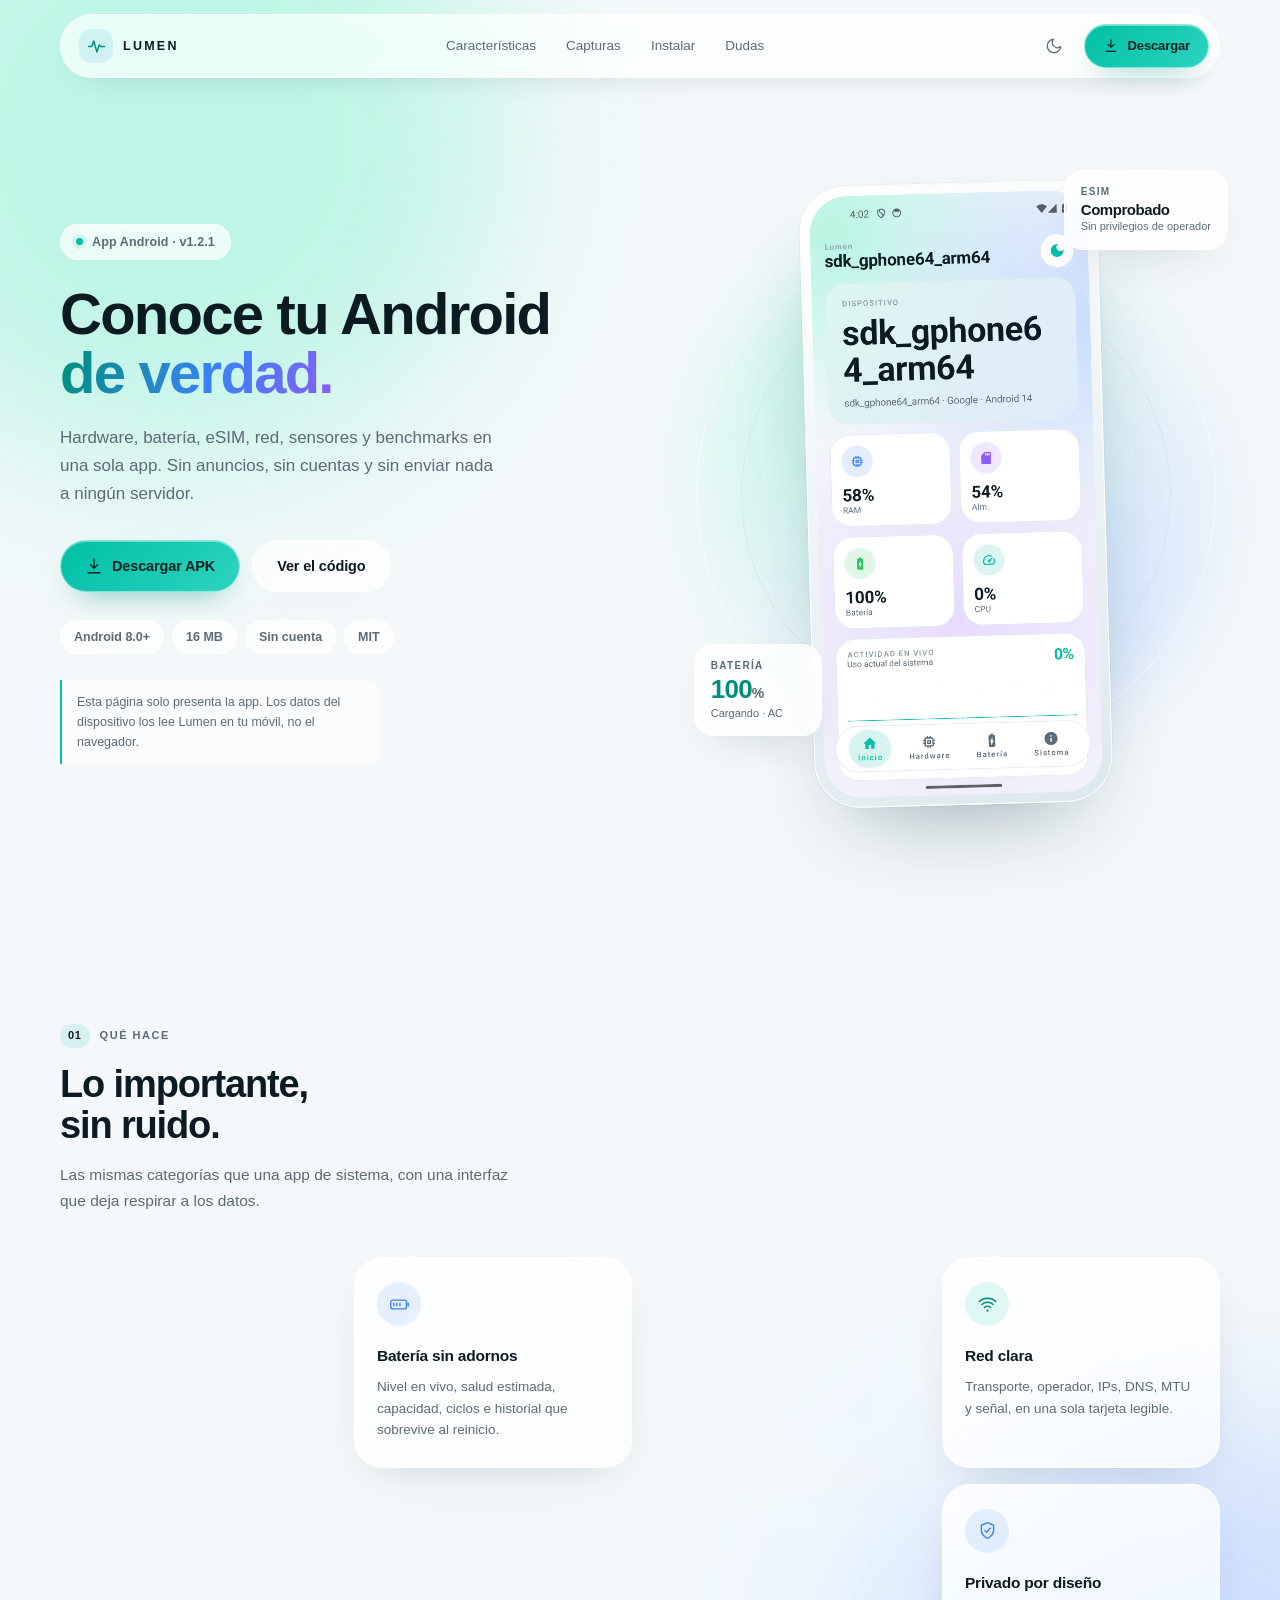
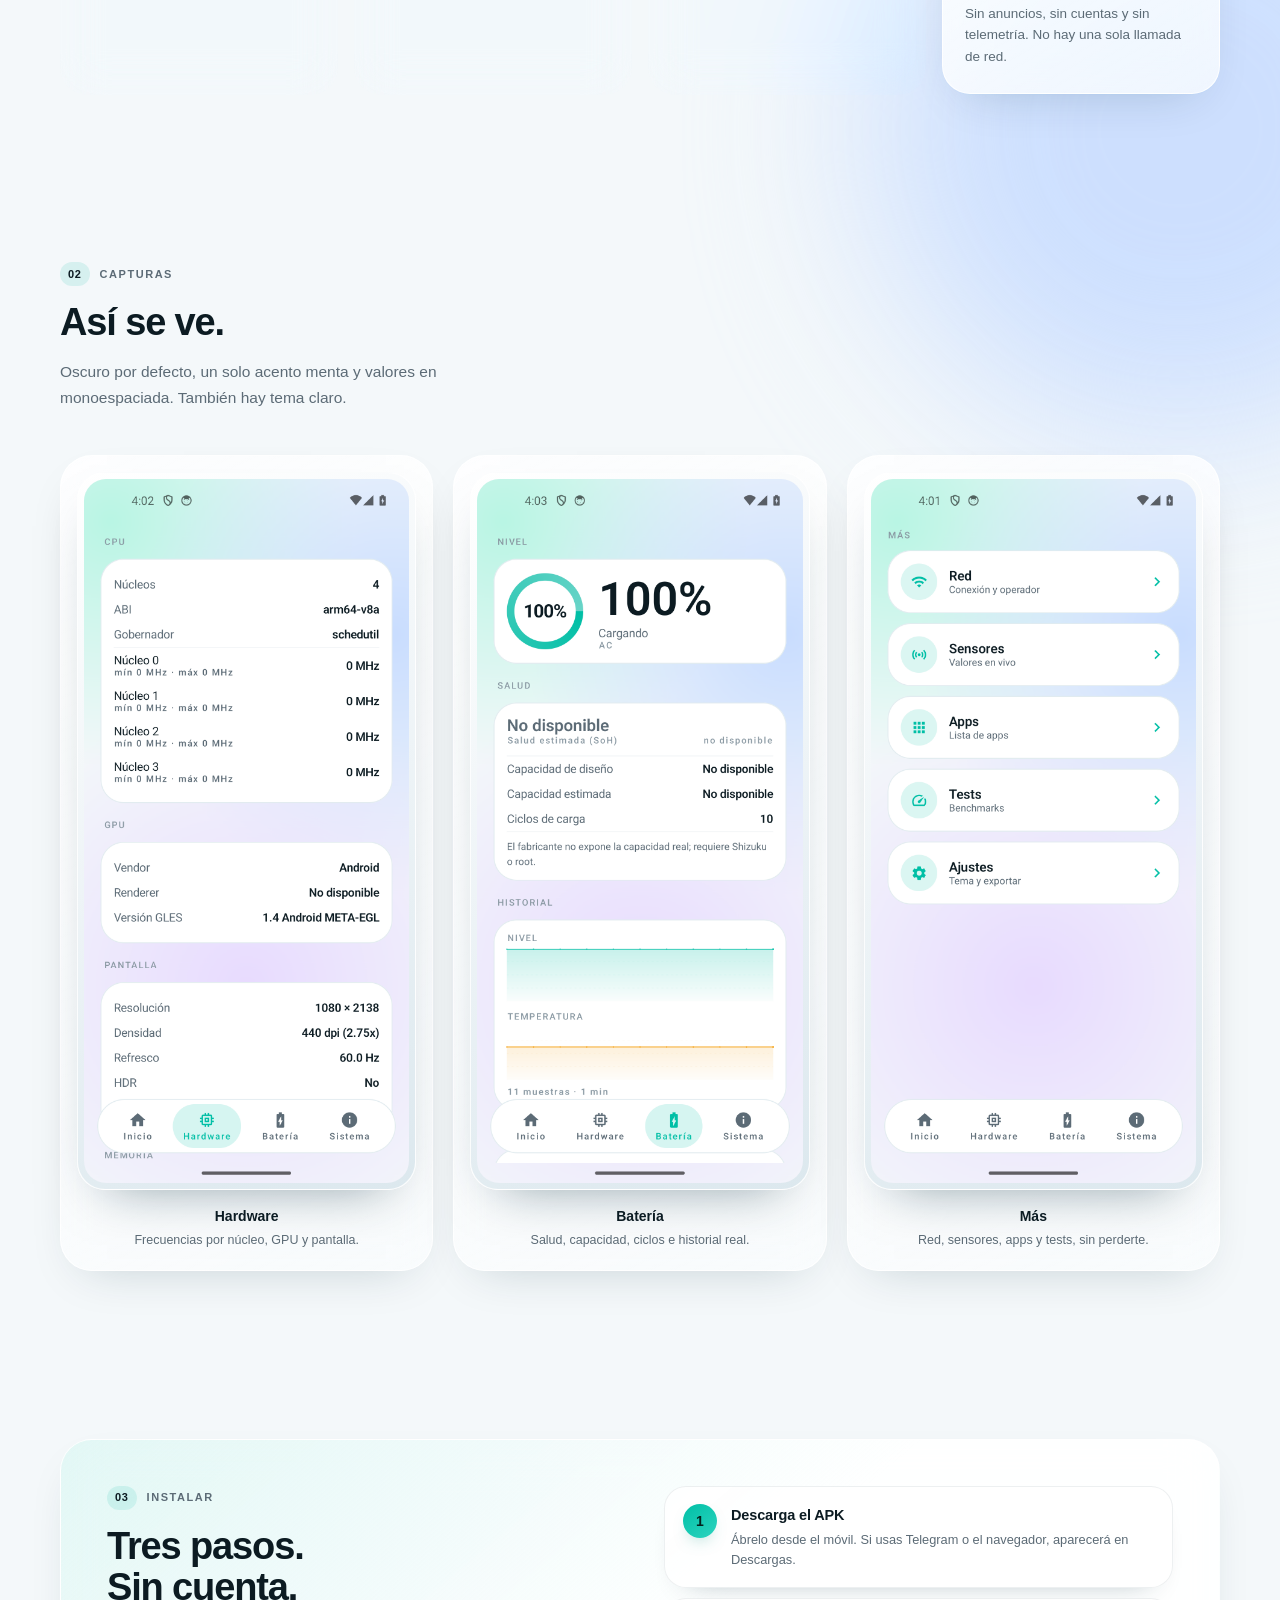
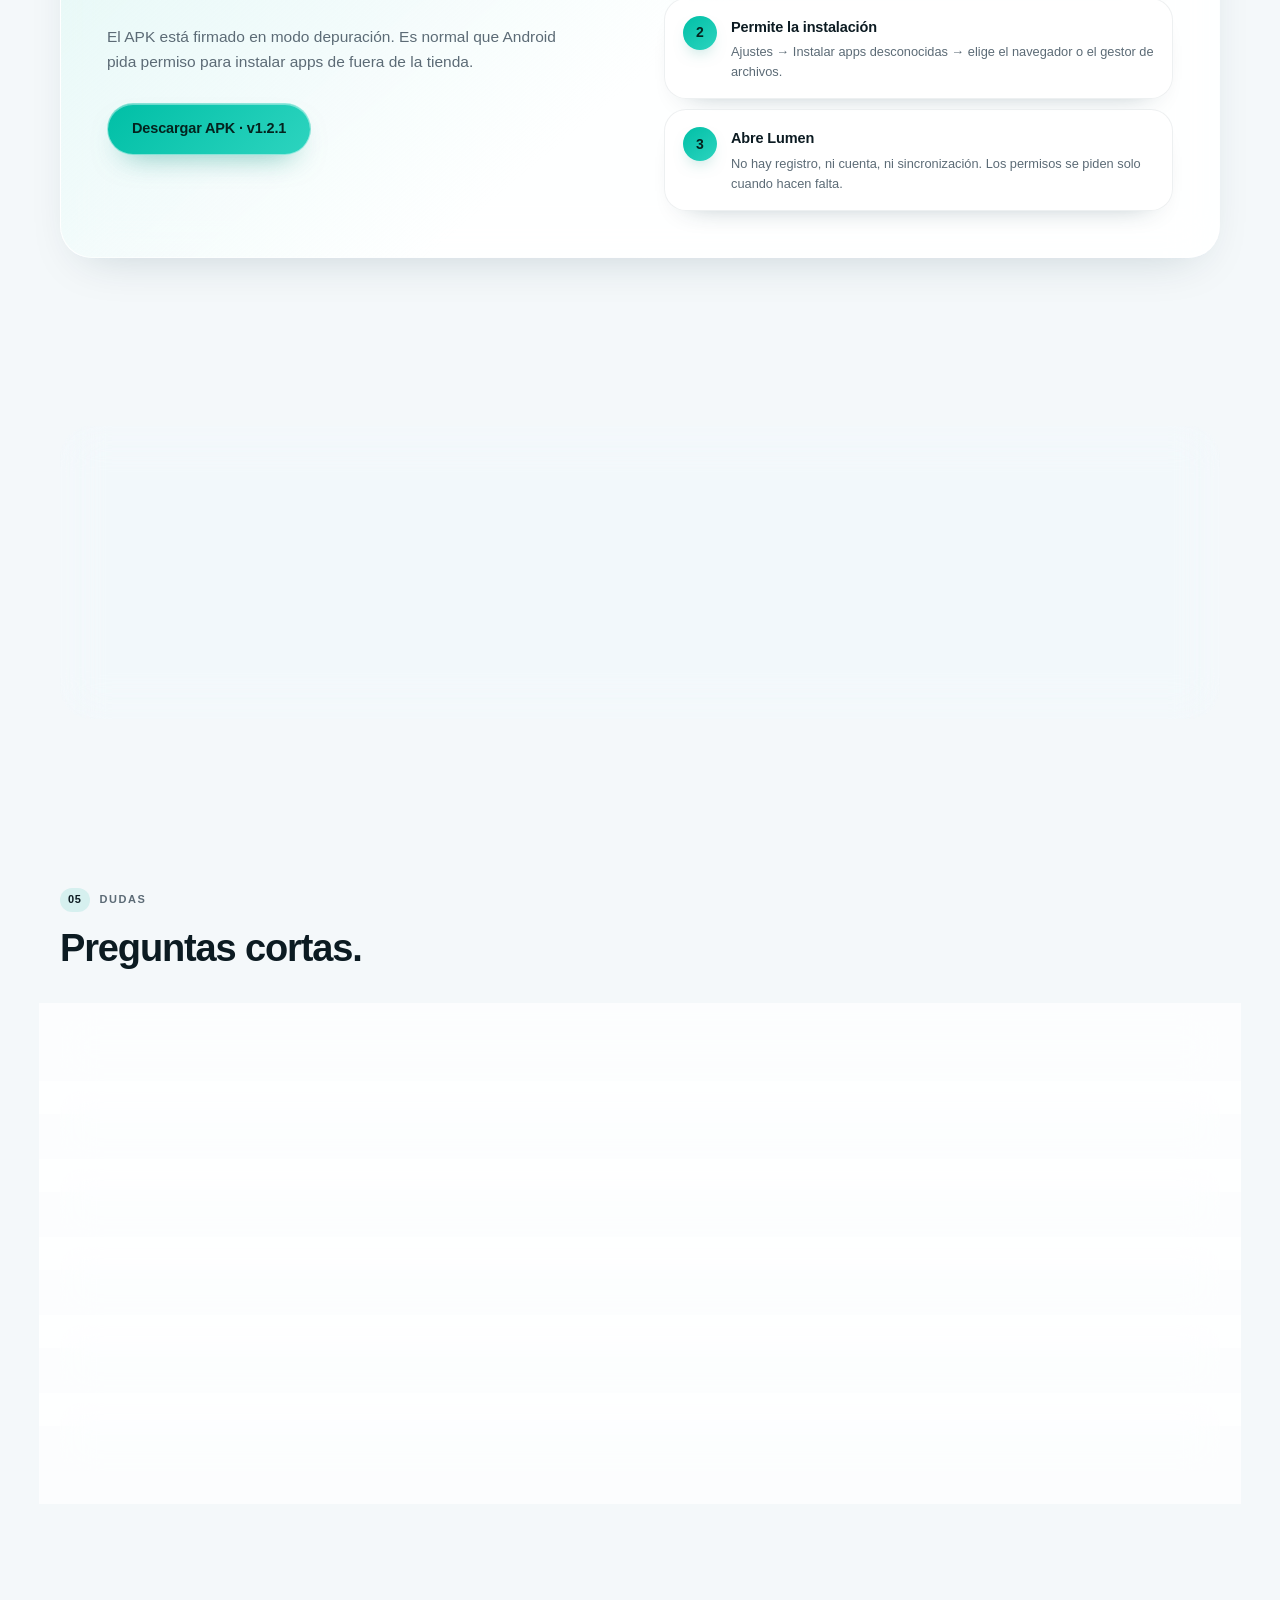
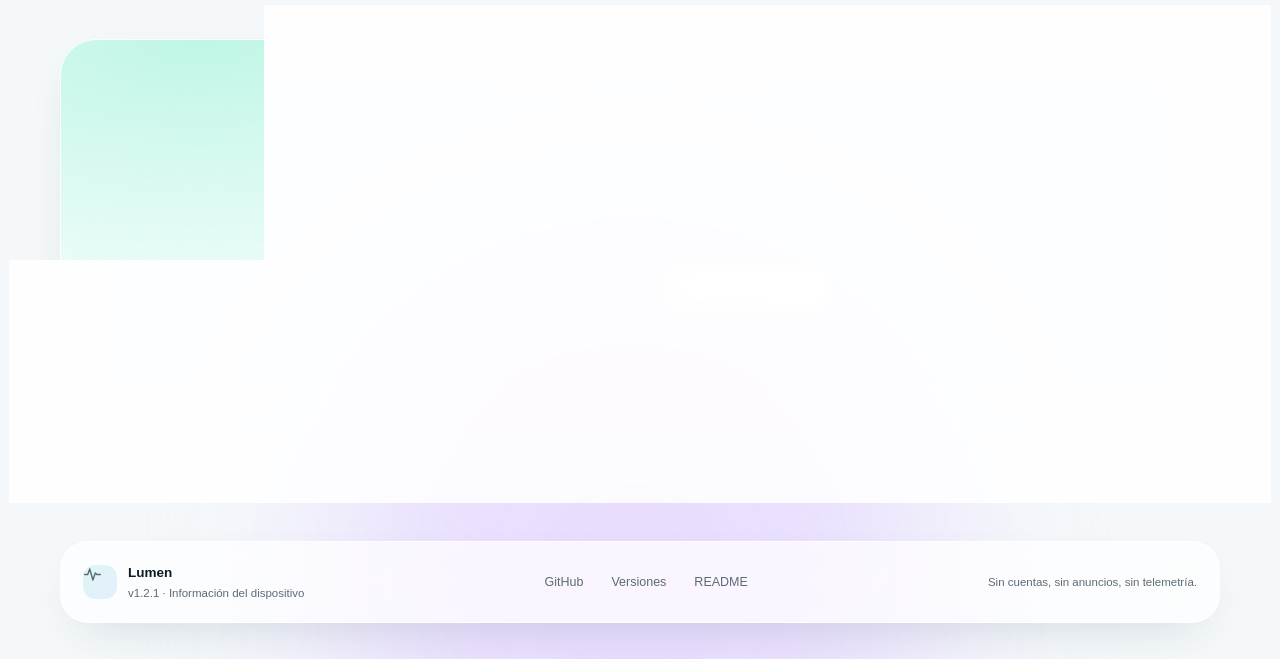
==== commit 277792e9: "v1.2.1: barra de 4 pestañas y botón Más opciones en Sistema" ====
--- a/docs/index.html
+++ b/docs/index.html
@@ -53,7 +53,7 @@
         <svg class="icon-moon" viewBox="0 0 24 24" fill="none" stroke="currentColor" stroke-width="1.7" stroke-linecap="round" stroke-linejoin="round" aria-hidden="true"><path d="M21 12.8A9 9 0 1 1 11.2 3a7 7 0 0 0 9.8 9.8Z"/></svg>
         <svg class="icon-sun" viewBox="0 0 24 24" fill="none" stroke="currentColor" stroke-width="1.7" stroke-linecap="round" stroke-linejoin="round" aria-hidden="true"><circle cx="12" cy="12" r="4"/><path d="M12 2v2M12 20v2M2 12h2M20 12h2M4.9 4.9l1.4 1.4M17.7 17.7l1.4 1.4M19.1 4.9l-1.4 1.4M6.3 17.7l-1.4 1.4"/></svg>
       </button>
-      <a class="btn btn-primary btn-small" href="https://github.com/aurenox-global/lumen-device-info/releases/download/v1.2.0/lumen-debug.apk">
+      <a class="btn btn-primary btn-small" href="https://github.com/aurenox-global/lumen-device-info/releases/download/v1.2.1/lumen-debug.apk">
         <svg viewBox="0 0 24 24" fill="none" stroke="currentColor" stroke-width="1.9" stroke-linecap="round" stroke-linejoin="round" aria-hidden="true"><path d="M12 3v11M7.5 9.5 12 14l4.5-4.5M5 20h14"/></svg>
         Descargar
       </a>
@@ -66,12 +66,12 @@
   <!-- HERO -->
   <section class="hero container">
     <div class="hero-copy">
-      <p class="kicker"><span class="pulse-dot" aria-hidden="true"></span> App Android · v1.2.0</p>
+      <p class="kicker"><span class="pulse-dot" aria-hidden="true"></span> App Android · v1.2.1</p>
       <h1>Conoce tu Android<br><span class="accent">de verdad.</span></h1>
       <p class="lead">Hardware, batería, eSIM, red, sensores y benchmarks en una sola app. Sin anuncios, sin cuentas y sin enviar nada a ningún servidor.</p>
 
       <div class="cta-row">
-        <a class="btn btn-primary" href="https://github.com/aurenox-global/lumen-device-info/releases/download/v1.2.0/lumen-debug.apk">
+        <a class="btn btn-primary" href="https://github.com/aurenox-global/lumen-device-info/releases/download/v1.2.1/lumen-debug.apk">
           <svg viewBox="0 0 24 24" fill="none" stroke="currentColor" stroke-width="1.8" stroke-linecap="round" stroke-linejoin="round" aria-hidden="true"><path d="M12 3v12M7 10l5 5 5-5M4 21h16"/></svg>
           Descargar APK
         </a>
@@ -196,7 +196,7 @@
         <p class="eyebrow"><span class="num">03</span> Instalar</p>
         <h2>Tres pasos.<br>Sin cuenta.</h2>
         <p class="section-sub">El APK está firmado en modo depuración. Es normal que Android pida permiso para instalar apps de fuera de la tienda.</p>
-        <a class="btn btn-primary" href="https://github.com/aurenox-global/lumen-device-info/releases/download/v1.2.0/lumen-debug.apk">Descargar APK · v1.2.0</a>
+        <a class="btn btn-primary" href="https://github.com/aurenox-global/lumen-device-info/releases/download/v1.2.1/lumen-debug.apk">Descargar APK · v1.2.1</a>
       </div>
 
       <ol class="steps">
@@ -294,7 +294,7 @@
       <p class="eyebrow">Listo para mirar dentro</p>
       <h2>Tu móvil sabe más<br>de lo que enseña.</h2>
       <div class="cta-row center">
-        <a class="btn btn-primary" href="https://github.com/aurenox-global/lumen-device-info/releases/download/v1.2.0/lumen-debug.apk">Descargar Lumen 1.2.0</a>
+        <a class="btn btn-primary" href="https://github.com/aurenox-global/lumen-device-info/releases/download/v1.2.1/lumen-debug.apk">Descargar Lumen 1.2.1</a>
         <a class="btn btn-ghost" href="https://github.com/aurenox-global/lumen-device-info">Código en GitHub</a>
       </div>
       <p class="micro">Android 8.0+ · 16 MB · Sin anuncios · MIT</p>
@@ -306,7 +306,7 @@
   <div class="container footer-inner">
     <div class="footer-brand">
       <span class="brand-mark" aria-hidden="true"><svg viewBox="0 0 24 24" fill="none" stroke="currentColor" stroke-width="1.8" stroke-linecap="round" stroke-linejoin="round"><path d="M2 12h4l2.5-7 4 14 3-9 2 2h4.5"/></svg></span>
-      <div><strong>Lumen</strong><span>v1.2.0 · Información del dispositivo</span></div>
+      <div><strong>Lumen</strong><span>v1.2.1 · Información del dispositivo</span></div>
     </div>
     <nav aria-label="Enlaces">
       <a href="https://github.com/aurenox-global/lumen-device-info">GitHub</a>
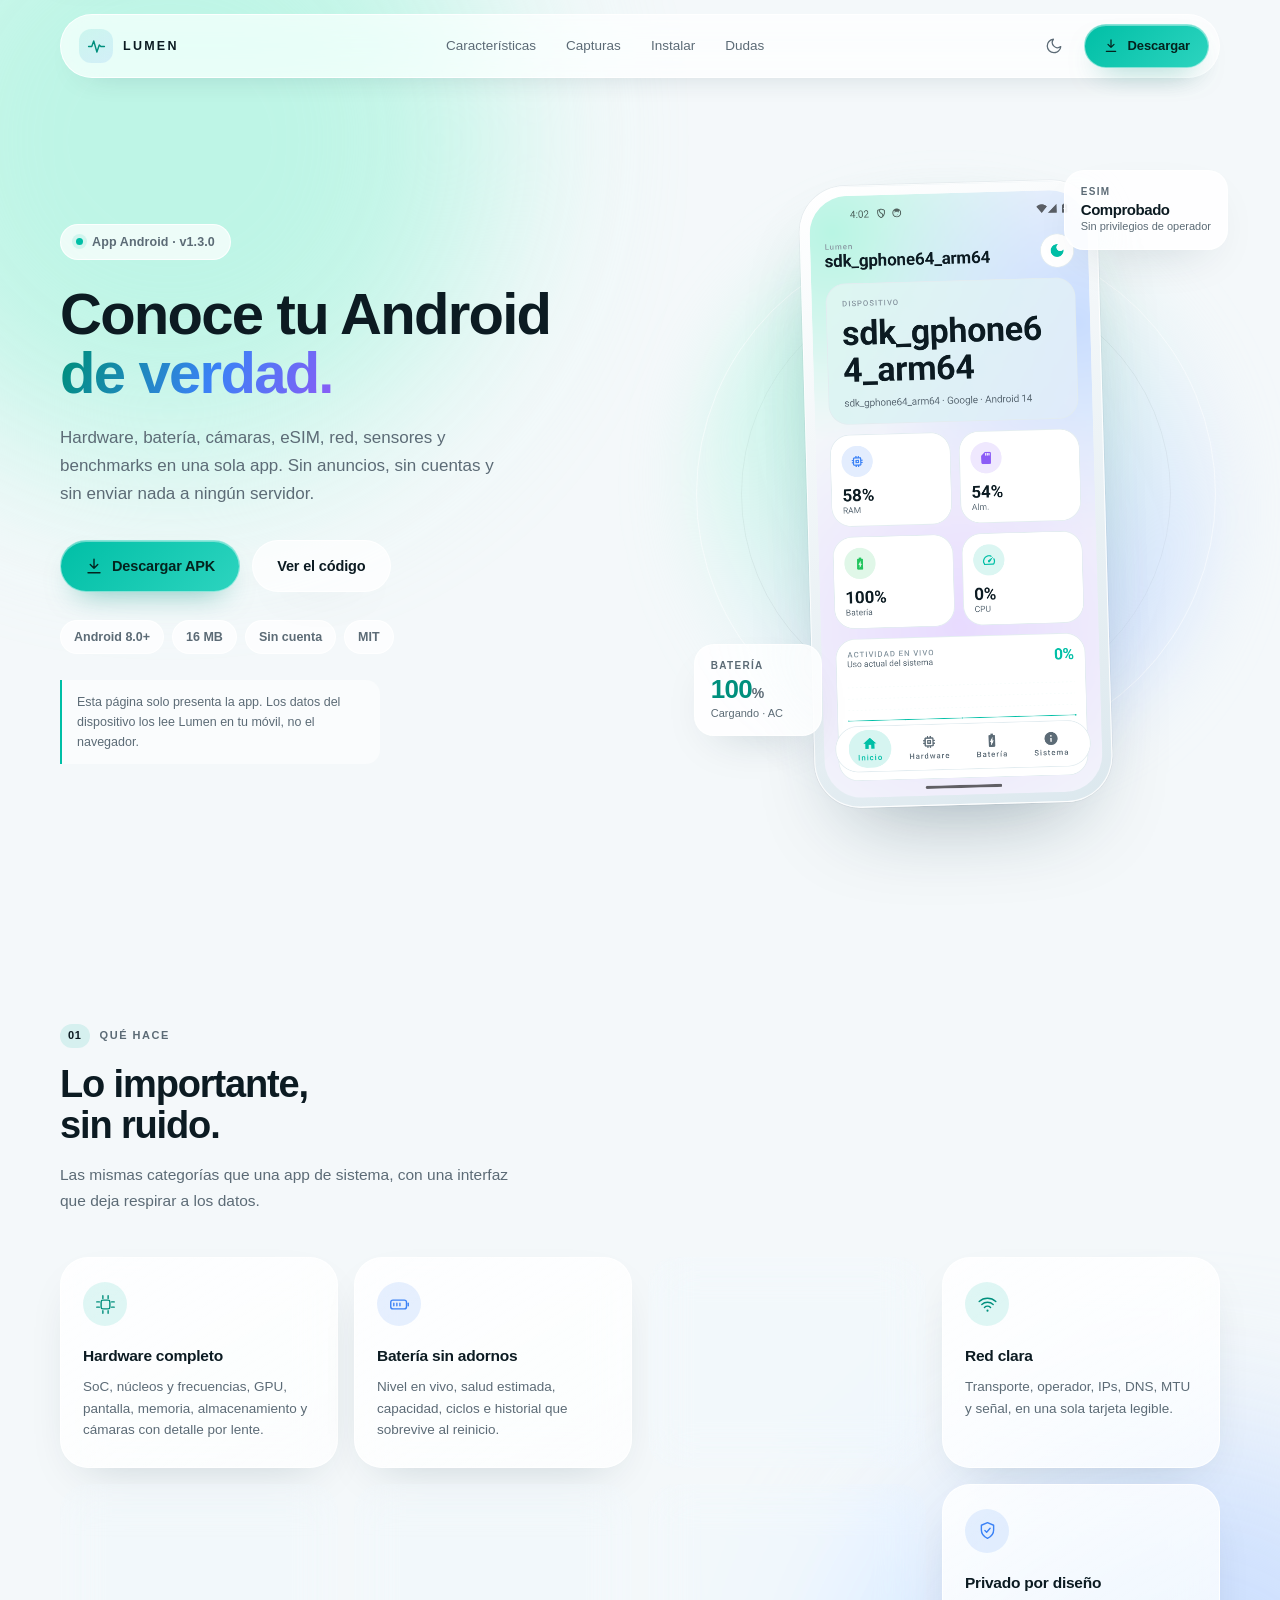
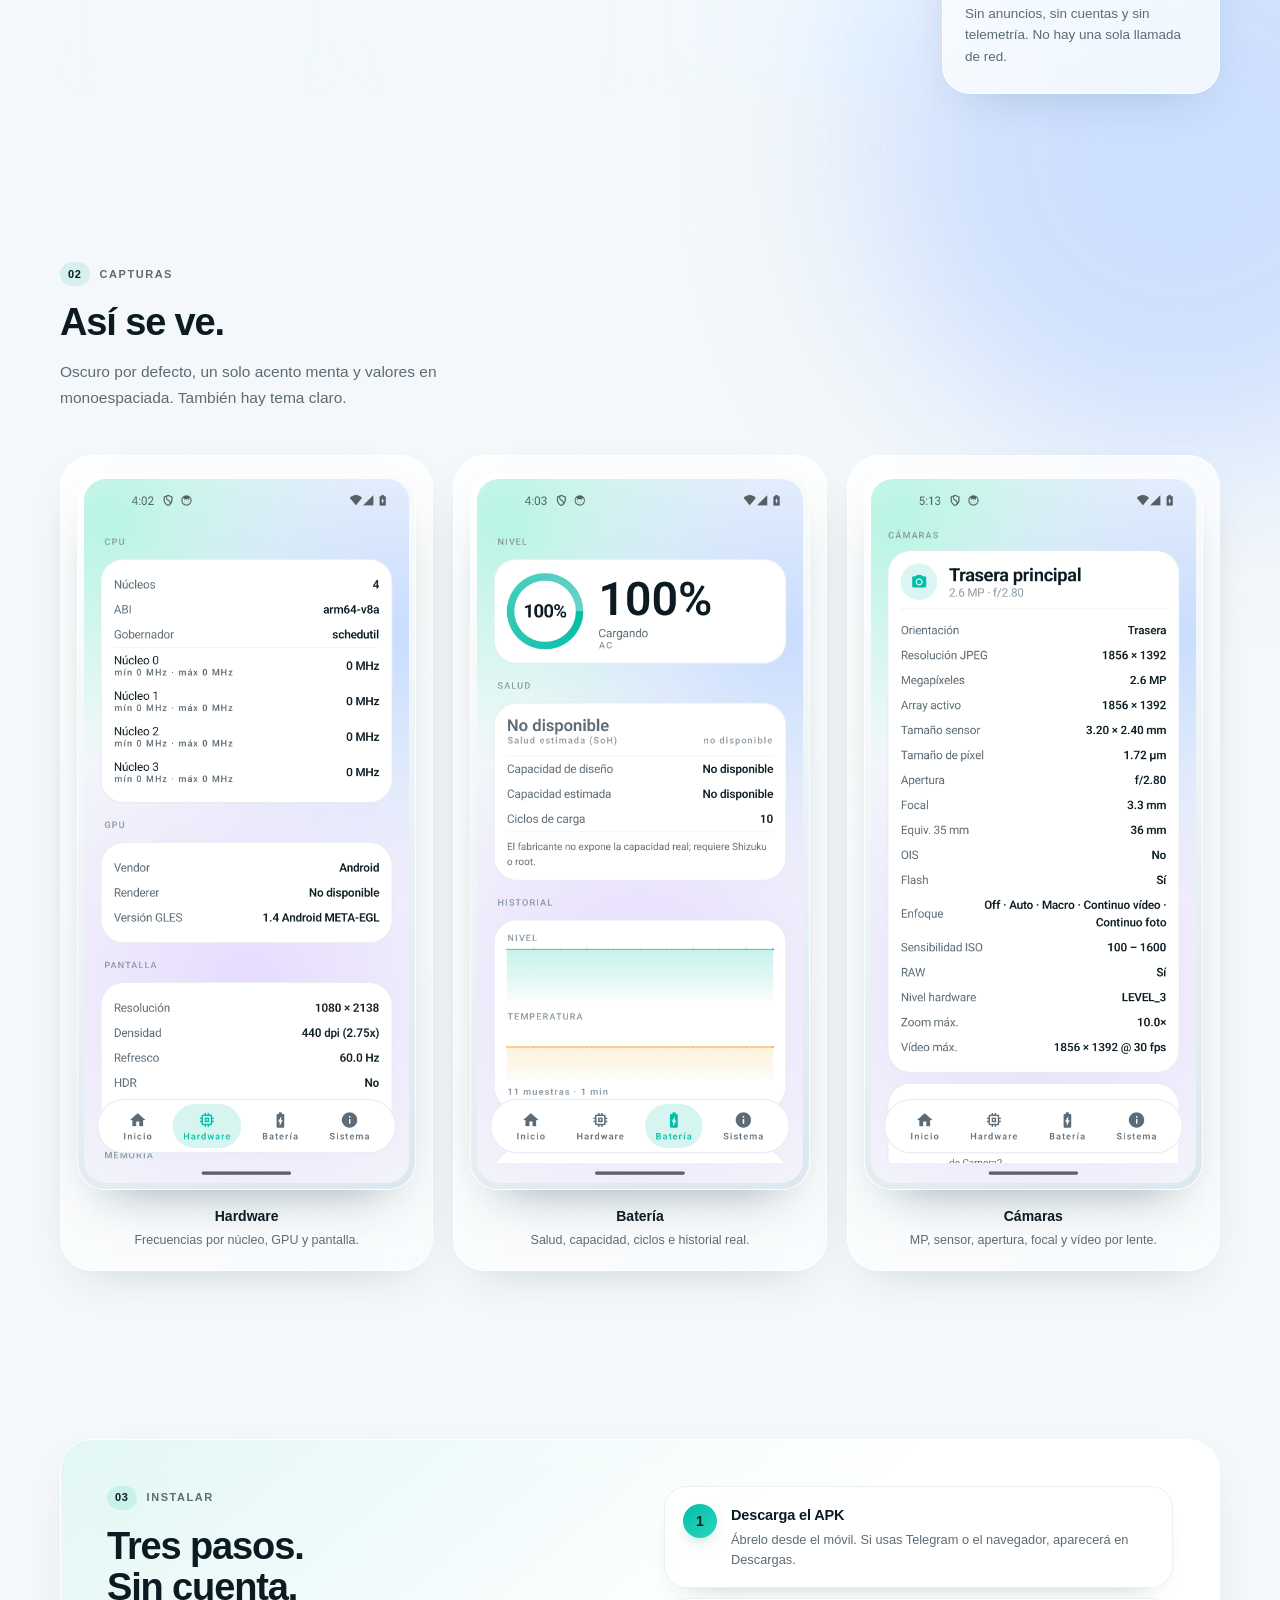
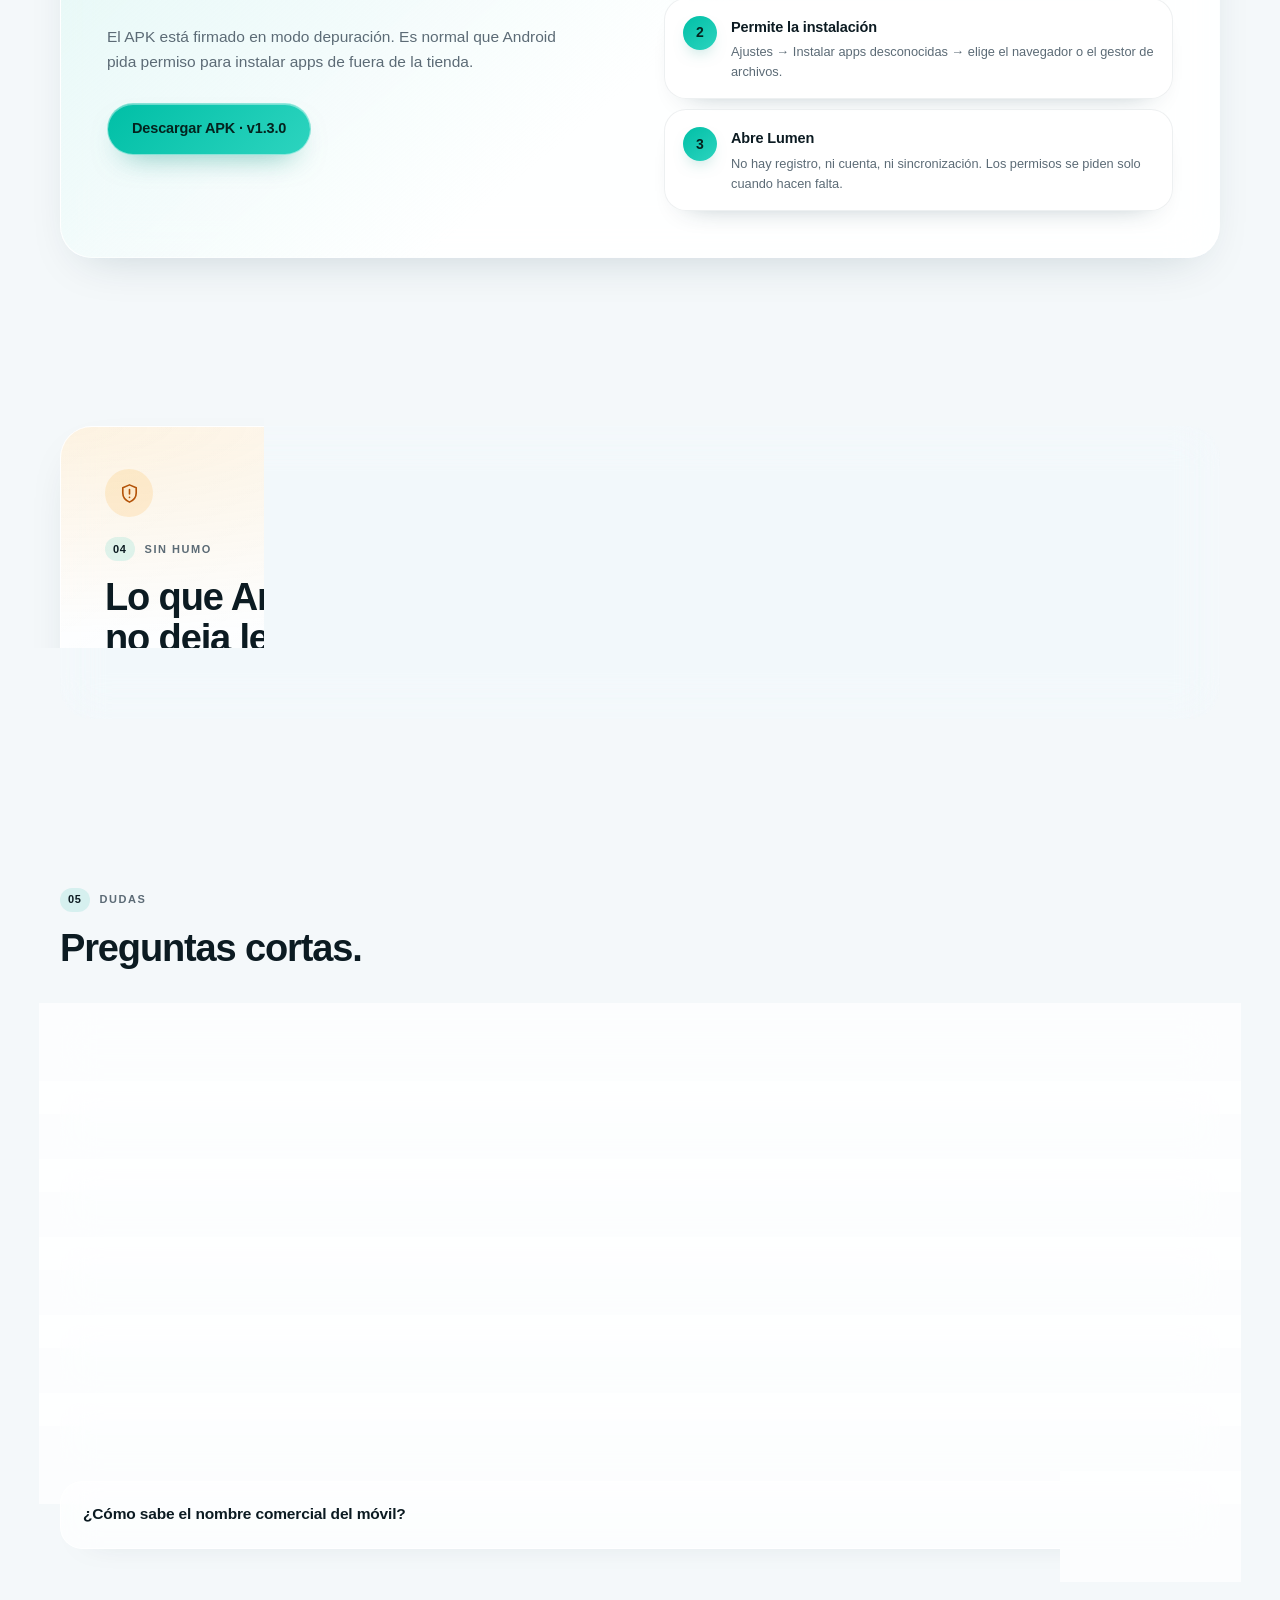
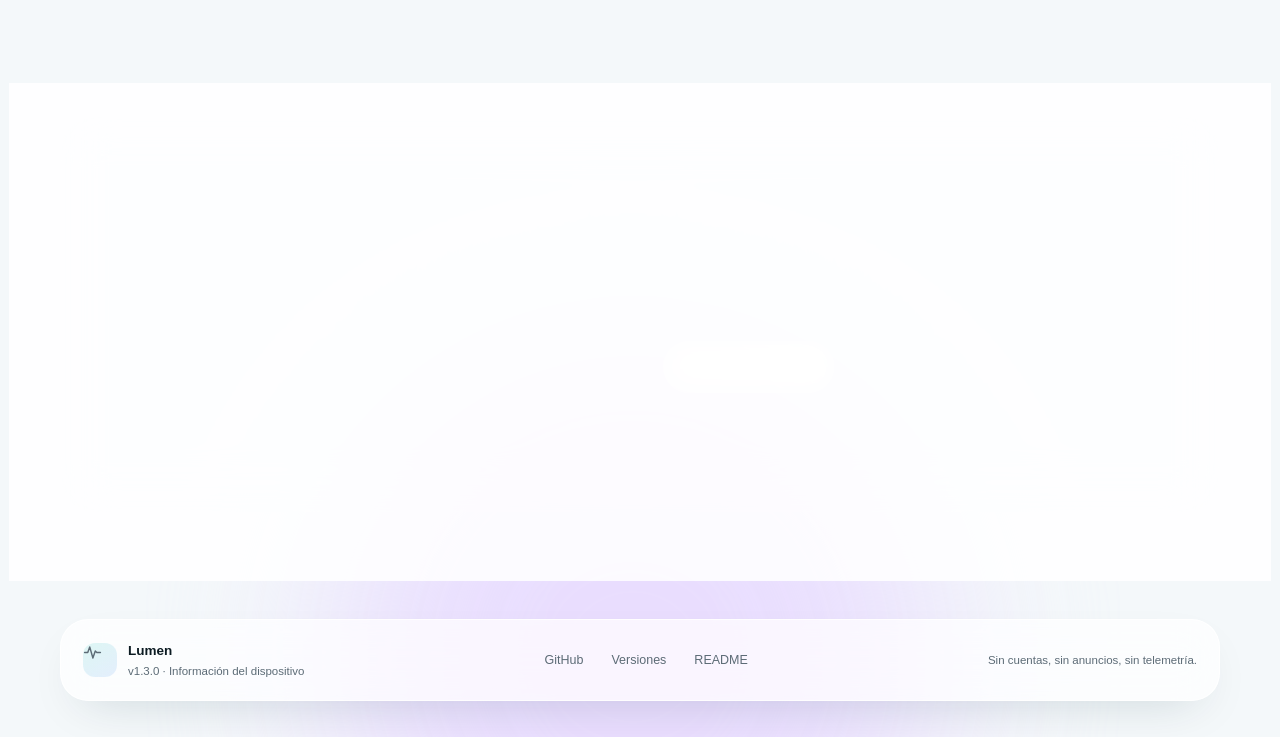
==== commit b95d947b: "v1.3.0: nombre comercial offline y pantalla de cámaras" ====
--- a/docs/index.html
+++ b/docs/index.html
@@ -8,7 +8,7 @@
 <meta name="theme-color" content="#F4F8FA">
 <link rel="icon" href="favicon.svg" type="image/svg+xml">
 <meta property="og:title" content="Lumen — Conoce tu Android de verdad">
-<meta property="og:description" content="Hardware, batería, eSIM, red, sensores y benchmarks. Sin anuncios, sin cuentas y sin telemetría.">
+<meta property="og:description" content="Hardware, batería, cámaras, eSIM, red, sensores y benchmarks. Sin anuncios, sin cuentas y sin telemetría.">
 <meta property="og:type" content="website">
 <meta property="og:image" content="img/inicio.png">
 <script>
@@ -53,7 +53,7 @@
         <svg class="icon-moon" viewBox="0 0 24 24" fill="none" stroke="currentColor" stroke-width="1.7" stroke-linecap="round" stroke-linejoin="round" aria-hidden="true"><path d="M21 12.8A9 9 0 1 1 11.2 3a7 7 0 0 0 9.8 9.8Z"/></svg>
         <svg class="icon-sun" viewBox="0 0 24 24" fill="none" stroke="currentColor" stroke-width="1.7" stroke-linecap="round" stroke-linejoin="round" aria-hidden="true"><circle cx="12" cy="12" r="4"/><path d="M12 2v2M12 20v2M2 12h2M20 12h2M4.9 4.9l1.4 1.4M17.7 17.7l1.4 1.4M19.1 4.9l-1.4 1.4M6.3 17.7l-1.4 1.4"/></svg>
       </button>
-      <a class="btn btn-primary btn-small" href="https://github.com/aurenox-global/lumen-device-info/releases/download/v1.2.1/lumen-debug.apk">
+      <a class="btn btn-primary btn-small" href="https://github.com/aurenox-global/lumen-device-info/releases/download/v1.3.0/lumen-debug.apk">
         <svg viewBox="0 0 24 24" fill="none" stroke="currentColor" stroke-width="1.9" stroke-linecap="round" stroke-linejoin="round" aria-hidden="true"><path d="M12 3v11M7.5 9.5 12 14l4.5-4.5M5 20h14"/></svg>
         Descargar
       </a>
@@ -66,12 +66,12 @@
   <!-- HERO -->
   <section class="hero container">
     <div class="hero-copy">
-      <p class="kicker"><span class="pulse-dot" aria-hidden="true"></span> App Android · v1.2.1</p>
+      <p class="kicker"><span class="pulse-dot" aria-hidden="true"></span> App Android · v1.3.0</p>
       <h1>Conoce tu Android<br><span class="accent">de verdad.</span></h1>
-      <p class="lead">Hardware, batería, eSIM, red, sensores y benchmarks en una sola app. Sin anuncios, sin cuentas y sin enviar nada a ningún servidor.</p>
+      <p class="lead">Hardware, batería, cámaras, eSIM, red, sensores y benchmarks en una sola app. Sin anuncios, sin cuentas y sin enviar nada a ningún servidor.</p>
 
       <div class="cta-row">
-        <a class="btn btn-primary" href="https://github.com/aurenox-global/lumen-device-info/releases/download/v1.2.1/lumen-debug.apk">
+        <a class="btn btn-primary" href="https://github.com/aurenox-global/lumen-device-info/releases/download/v1.3.0/lumen-debug.apk">
           <svg viewBox="0 0 24 24" fill="none" stroke="currentColor" stroke-width="1.8" stroke-linecap="round" stroke-linejoin="round" aria-hidden="true"><path d="M12 3v12M7 10l5 5 5-5M4 21h16"/></svg>
           Descargar APK
         </a>
@@ -118,7 +118,7 @@
       <article class="card feature">
         <span class="icon-box" aria-hidden="true"><svg viewBox="0 0 24 24" fill="none" stroke="currentColor" stroke-width="1.6" stroke-linecap="round" stroke-linejoin="round"><rect x="7" y="7" width="10" height="10" rx="2"/><path d="M9 2v3M15 2v3M9 19v3M15 19v3M2 9h3M2 15h3M19 9h3M19 15h3"/></svg></span>
         <h3>Hardware completo</h3>
-        <p>SoC, núcleos y frecuencias, GPU, pantalla, memoria, almacenamiento y cámaras.</p>
+        <p>SoC, núcleos y frecuencias, GPU, pantalla, memoria, almacenamiento y cámaras con detalle por lente.</p>
       </article>
 
       <article class="card feature">
@@ -183,8 +183,8 @@
         <figcaption><strong>Batería</strong><span>Salud, capacidad, ciclos e historial real.</span></figcaption>
       </figure>
       <figure class="screen">
-        <div class="phone phone-small"><img src="img/mas.png" alt="Pantalla Más con accesos a red, sensores, apps y tests" width="1080" height="2340"></div>
-        <figcaption><strong>Más</strong><span>Red, sensores, apps y tests, sin perderte.</span></figcaption>
+        <div class="phone phone-small"><img src="img/camaras.png" alt="Pantalla de cámaras con resolución, sensor, apertura y vídeo" width="1080" height="2340"></div>
+        <figcaption><strong>Cámaras</strong><span>MP, sensor, apertura, focal y vídeo por lente.</span></figcaption>
       </figure>
     </div>
   </section>
@@ -196,7 +196,7 @@
         <p class="eyebrow"><span class="num">03</span> Instalar</p>
         <h2>Tres pasos.<br>Sin cuenta.</h2>
         <p class="section-sub">El APK está firmado en modo depuración. Es normal que Android pida permiso para instalar apps de fuera de la tienda.</p>
-        <a class="btn btn-primary" href="https://github.com/aurenox-global/lumen-device-info/releases/download/v1.2.1/lumen-debug.apk">Descargar APK · v1.2.1</a>
+        <a class="btn btn-primary" href="https://github.com/aurenox-global/lumen-device-info/releases/download/v1.3.0/lumen-debug.apk">Descargar APK · v1.3.0</a>
       </div>
 
       <ol class="steps">
@@ -285,6 +285,13 @@
         </summary>
         <p>Sí. La app no necesita internet para nada.</p>
       </details>
+      <details>
+        <summary>
+          <span>¿Cómo sabe el nombre comercial del móvil?</span>
+          <span class="faq-icon" aria-hidden="true"><svg viewBox="0 0 24 24" fill="none" stroke="currentColor" stroke-width="1.8" stroke-linecap="round"><path d="M12 5v14M5 12h14"/></svg></span>
+        </summary>
+        <p>Lumen incluye la lista oficial de dispositivos de Google (~64.000 modelos) dentro de la app. Busca el código real del teléfono, como V2454A, y muestra su nombre comercial: vivo X200 Ultra. No hace ninguna consulta a internet.</p>
+      </details>
     </div>
   </section>
 
@@ -294,7 +301,7 @@
       <p class="eyebrow">Listo para mirar dentro</p>
       <h2>Tu móvil sabe más<br>de lo que enseña.</h2>
       <div class="cta-row center">
-        <a class="btn btn-primary" href="https://github.com/aurenox-global/lumen-device-info/releases/download/v1.2.1/lumen-debug.apk">Descargar Lumen 1.2.1</a>
+        <a class="btn btn-primary" href="https://github.com/aurenox-global/lumen-device-info/releases/download/v1.3.0/lumen-debug.apk">Descargar Lumen 1.3.0</a>
         <a class="btn btn-ghost" href="https://github.com/aurenox-global/lumen-device-info">Código en GitHub</a>
       </div>
       <p class="micro">Android 8.0+ · 16 MB · Sin anuncios · MIT</p>
@@ -306,7 +313,7 @@
   <div class="container footer-inner">
     <div class="footer-brand">
       <span class="brand-mark" aria-hidden="true"><svg viewBox="0 0 24 24" fill="none" stroke="currentColor" stroke-width="1.8" stroke-linecap="round" stroke-linejoin="round"><path d="M2 12h4l2.5-7 4 14 3-9 2 2h4.5"/></svg></span>
-      <div><strong>Lumen</strong><span>v1.2.1 · Información del dispositivo</span></div>
+      <div><strong>Lumen</strong><span>v1.3.0 · Información del dispositivo</span></div>
     </div>
     <nav aria-label="Enlaces">
       <a href="https://github.com/aurenox-global/lumen-device-info">GitHub</a>
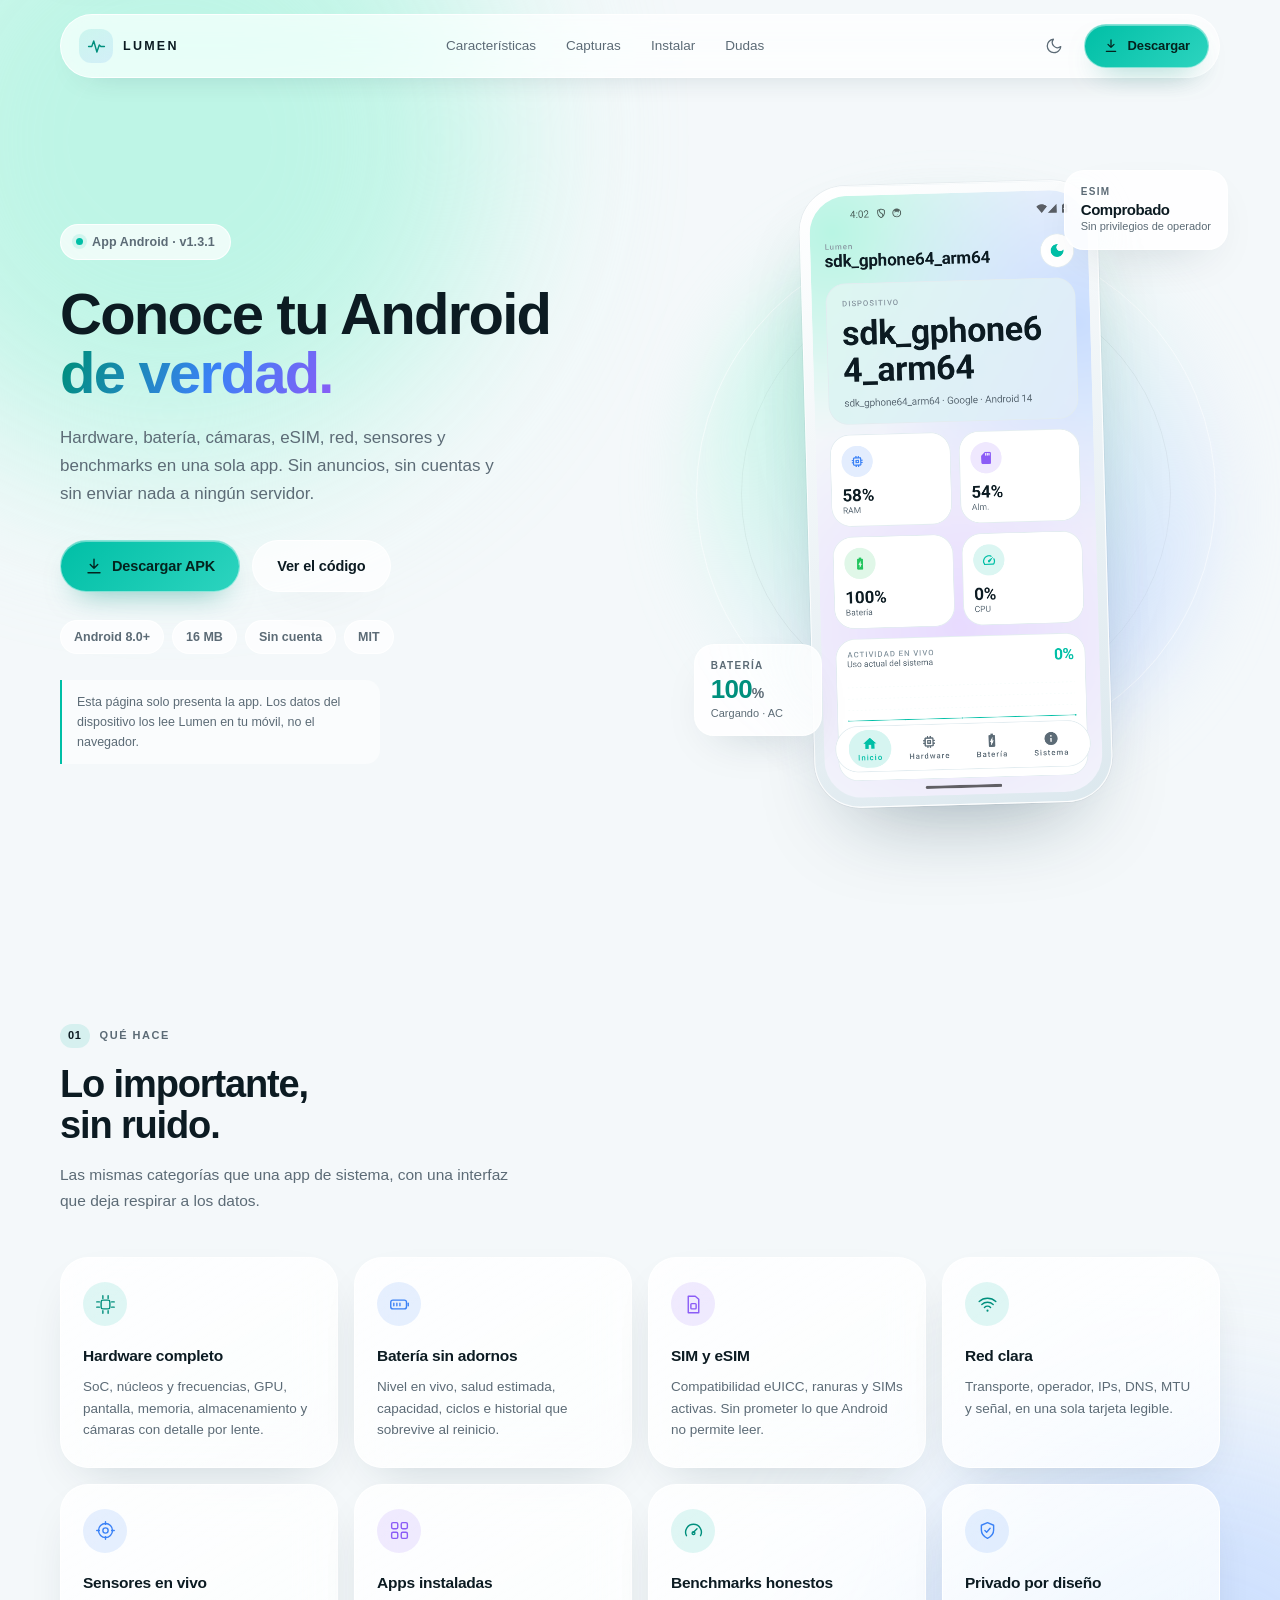
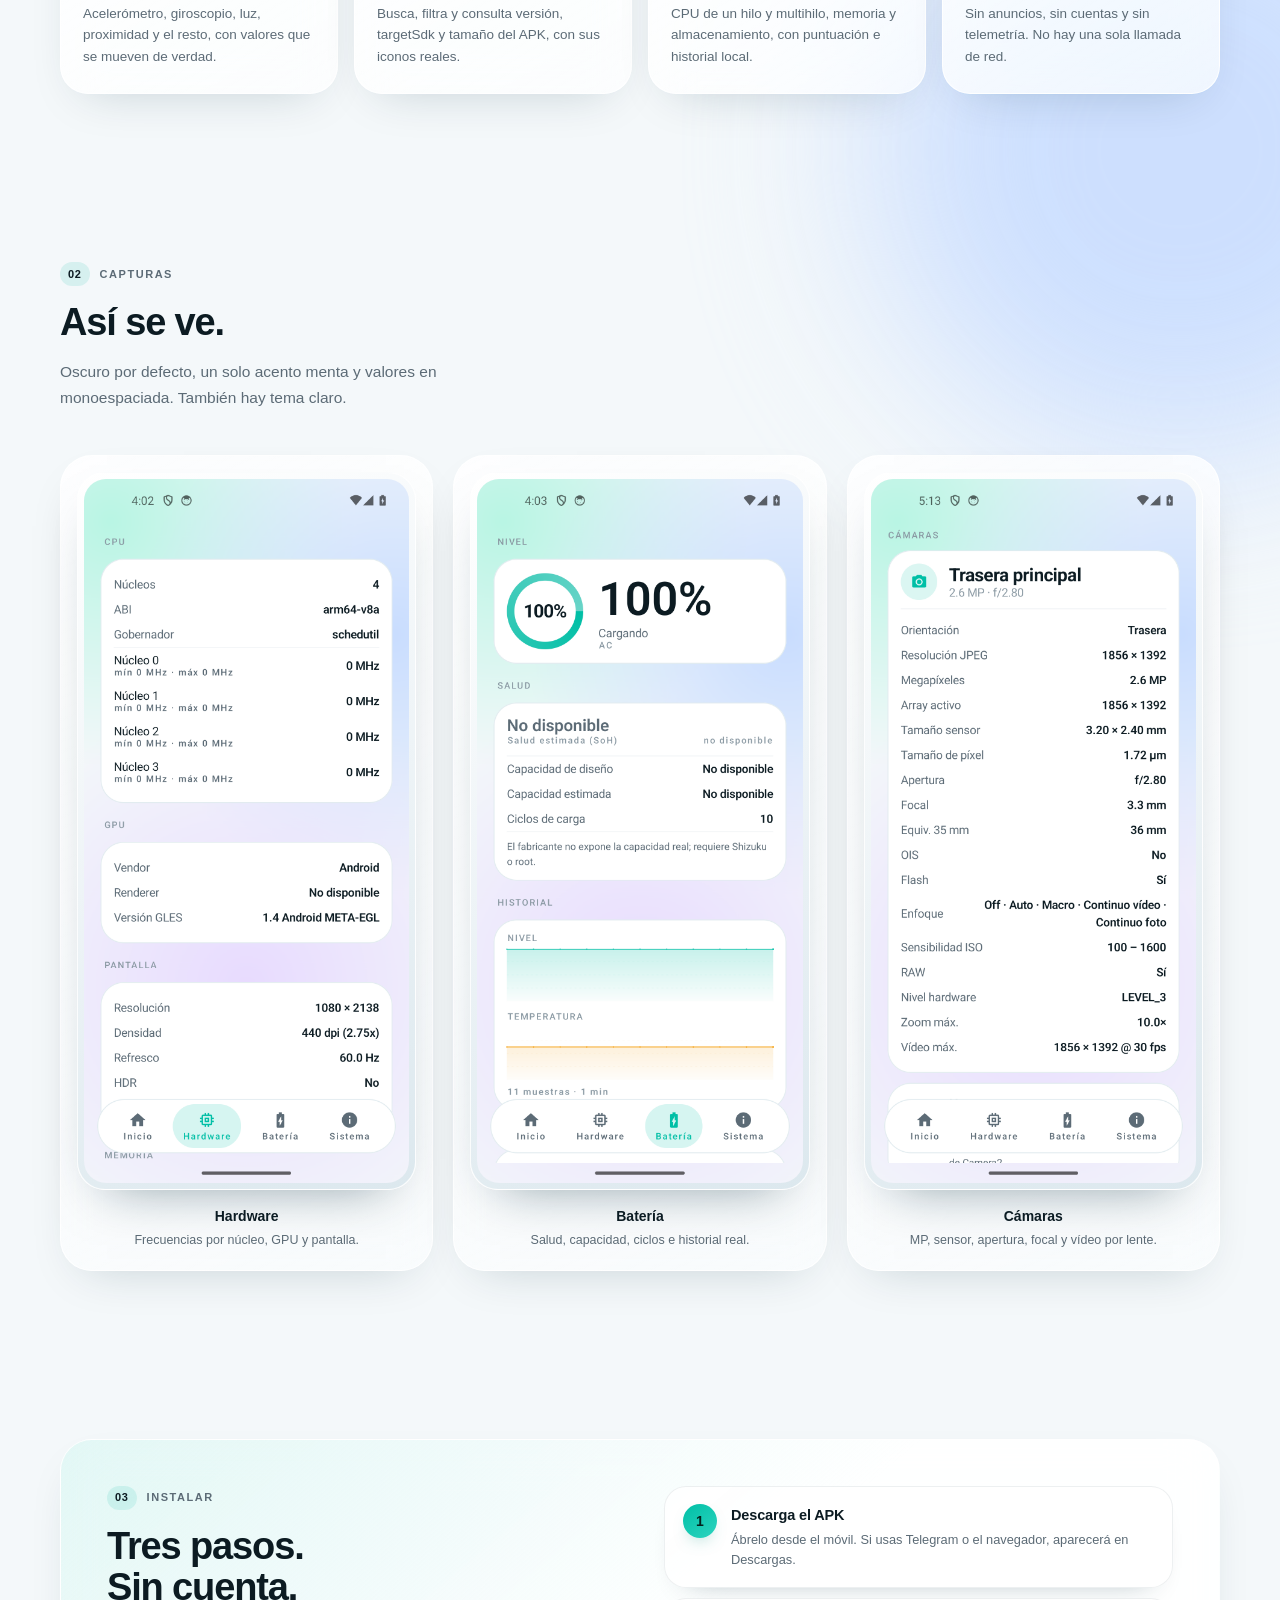
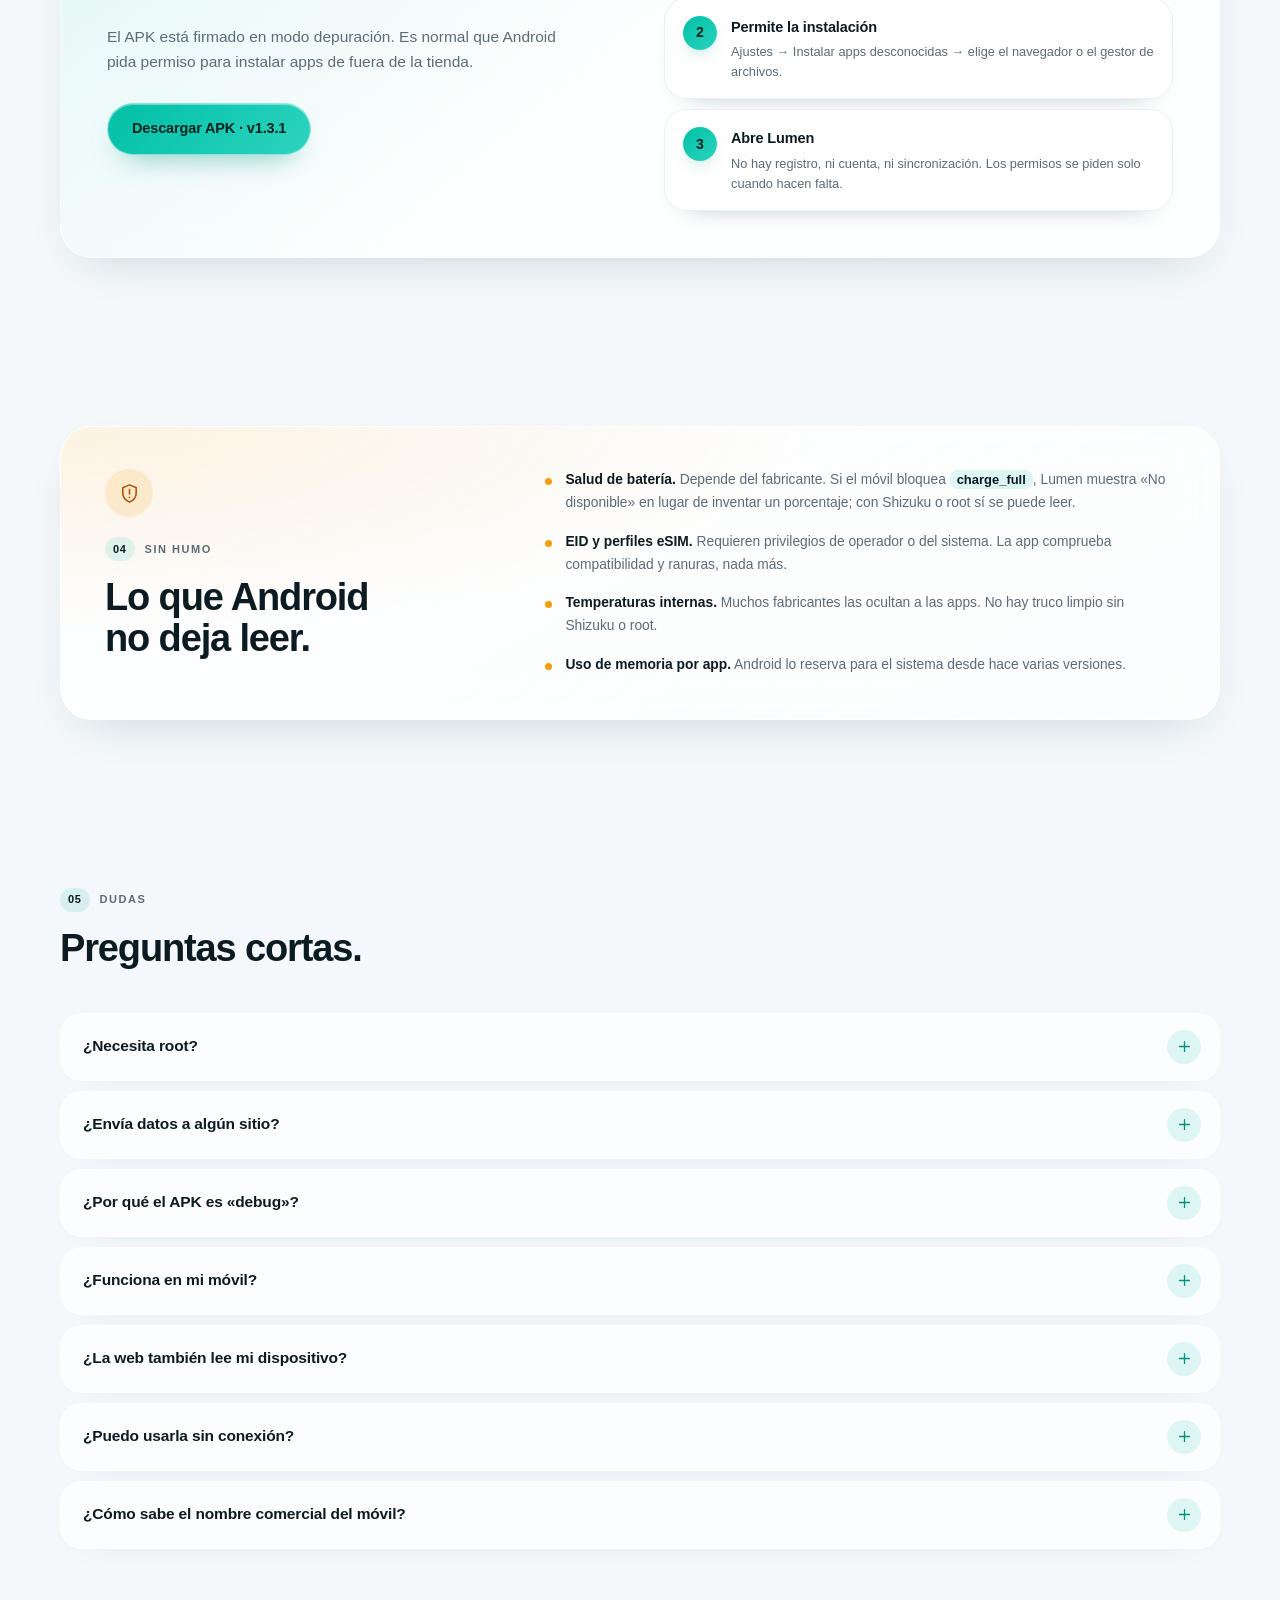
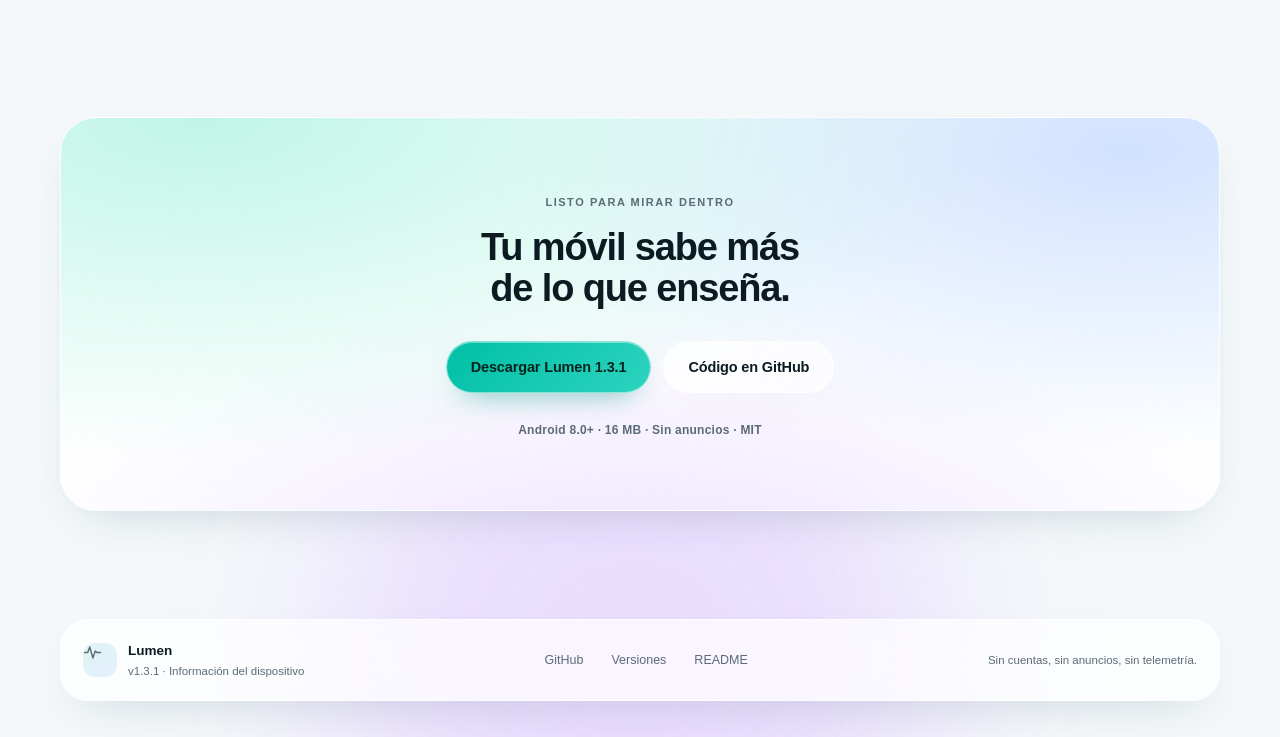
==== commit a07d3dbb: "v1.3.1: corrige la carga del listado de nombres comerciales" ====
--- a/docs/index.html
+++ b/docs/index.html
@@ -53,7 +53,7 @@
         <svg class="icon-moon" viewBox="0 0 24 24" fill="none" stroke="currentColor" stroke-width="1.7" stroke-linecap="round" stroke-linejoin="round" aria-hidden="true"><path d="M21 12.8A9 9 0 1 1 11.2 3a7 7 0 0 0 9.8 9.8Z"/></svg>
         <svg class="icon-sun" viewBox="0 0 24 24" fill="none" stroke="currentColor" stroke-width="1.7" stroke-linecap="round" stroke-linejoin="round" aria-hidden="true"><circle cx="12" cy="12" r="4"/><path d="M12 2v2M12 20v2M2 12h2M20 12h2M4.9 4.9l1.4 1.4M17.7 17.7l1.4 1.4M19.1 4.9l-1.4 1.4M6.3 17.7l-1.4 1.4"/></svg>
       </button>
-      <a class="btn btn-primary btn-small" href="https://github.com/aurenox-global/lumen-device-info/releases/download/v1.3.0/lumen-debug.apk">
+      <a class="btn btn-primary btn-small" href="https://github.com/aurenox-global/lumen-device-info/releases/download/v1.3.1/lumen-debug.apk">
         <svg viewBox="0 0 24 24" fill="none" stroke="currentColor" stroke-width="1.9" stroke-linecap="round" stroke-linejoin="round" aria-hidden="true"><path d="M12 3v11M7.5 9.5 12 14l4.5-4.5M5 20h14"/></svg>
         Descargar
       </a>
@@ -66,12 +66,12 @@
   <!-- HERO -->
   <section class="hero container">
     <div class="hero-copy">
-      <p class="kicker"><span class="pulse-dot" aria-hidden="true"></span> App Android · v1.3.0</p>
+      <p class="kicker"><span class="pulse-dot" aria-hidden="true"></span> App Android · v1.3.1</p>
       <h1>Conoce tu Android<br><span class="accent">de verdad.</span></h1>
       <p class="lead">Hardware, batería, cámaras, eSIM, red, sensores y benchmarks en una sola app. Sin anuncios, sin cuentas y sin enviar nada a ningún servidor.</p>
 
       <div class="cta-row">
-        <a class="btn btn-primary" href="https://github.com/aurenox-global/lumen-device-info/releases/download/v1.3.0/lumen-debug.apk">
+        <a class="btn btn-primary" href="https://github.com/aurenox-global/lumen-device-info/releases/download/v1.3.1/lumen-debug.apk">
           <svg viewBox="0 0 24 24" fill="none" stroke="currentColor" stroke-width="1.8" stroke-linecap="round" stroke-linejoin="round" aria-hidden="true"><path d="M12 3v12M7 10l5 5 5-5M4 21h16"/></svg>
           Descargar APK
         </a>
@@ -196,7 +196,7 @@
         <p class="eyebrow"><span class="num">03</span> Instalar</p>
         <h2>Tres pasos.<br>Sin cuenta.</h2>
         <p class="section-sub">El APK está firmado en modo depuración. Es normal que Android pida permiso para instalar apps de fuera de la tienda.</p>
-        <a class="btn btn-primary" href="https://github.com/aurenox-global/lumen-device-info/releases/download/v1.3.0/lumen-debug.apk">Descargar APK · v1.3.0</a>
+        <a class="btn btn-primary" href="https://github.com/aurenox-global/lumen-device-info/releases/download/v1.3.1/lumen-debug.apk">Descargar APK · v1.3.1</a>
       </div>
 
       <ol class="steps">
@@ -301,7 +301,7 @@
       <p class="eyebrow">Listo para mirar dentro</p>
       <h2>Tu móvil sabe más<br>de lo que enseña.</h2>
       <div class="cta-row center">
-        <a class="btn btn-primary" href="https://github.com/aurenox-global/lumen-device-info/releases/download/v1.3.0/lumen-debug.apk">Descargar Lumen 1.3.0</a>
+        <a class="btn btn-primary" href="https://github.com/aurenox-global/lumen-device-info/releases/download/v1.3.1/lumen-debug.apk">Descargar Lumen 1.3.1</a>
         <a class="btn btn-ghost" href="https://github.com/aurenox-global/lumen-device-info">Código en GitHub</a>
       </div>
       <p class="micro">Android 8.0+ · 16 MB · Sin anuncios · MIT</p>
@@ -313,7 +313,7 @@
   <div class="container footer-inner">
     <div class="footer-brand">
       <span class="brand-mark" aria-hidden="true"><svg viewBox="0 0 24 24" fill="none" stroke="currentColor" stroke-width="1.8" stroke-linecap="round" stroke-linejoin="round"><path d="M2 12h4l2.5-7 4 14 3-9 2 2h4.5"/></svg></span>
-      <div><strong>Lumen</strong><span>v1.3.0 · Información del dispositivo</span></div>
+      <div><strong>Lumen</strong><span>v1.3.1 · Información del dispositivo</span></div>
     </div>
     <nav aria-label="Enlaces">
       <a href="https://github.com/aurenox-global/lumen-device-info">GitHub</a>
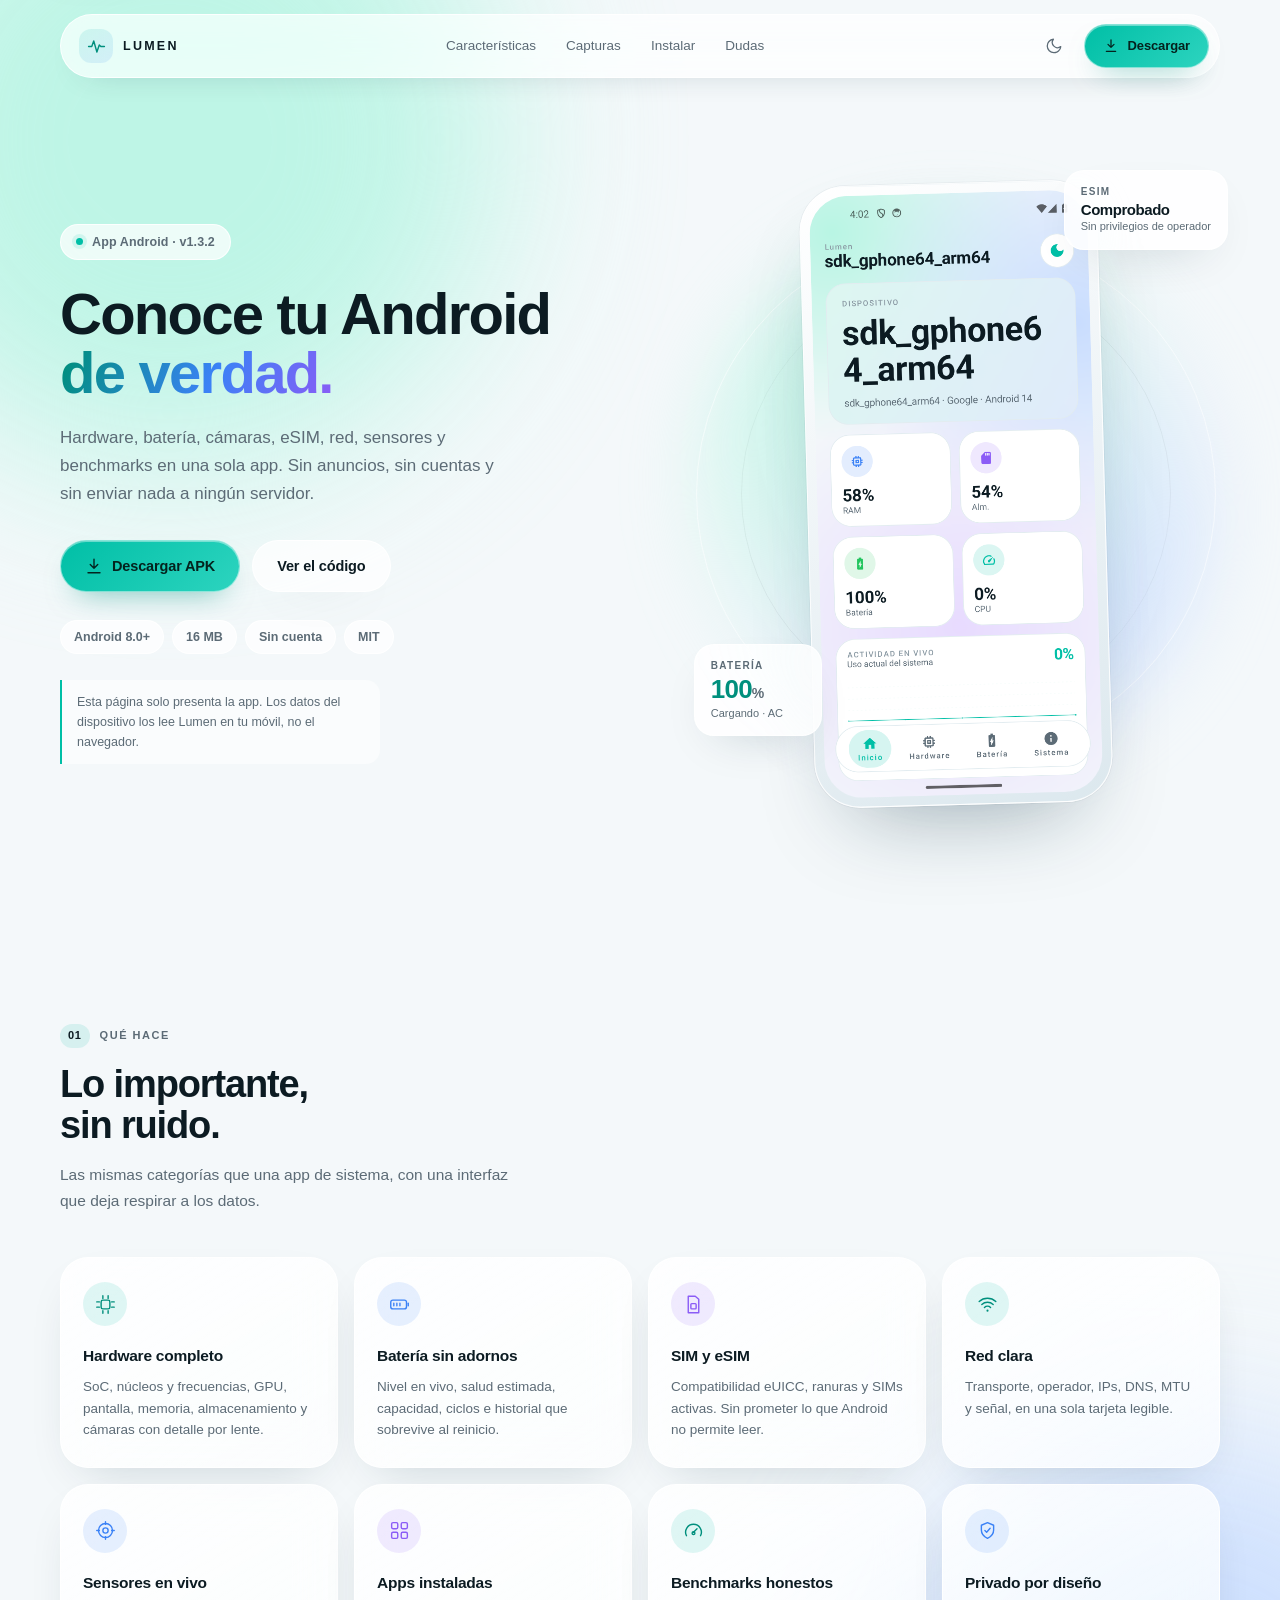
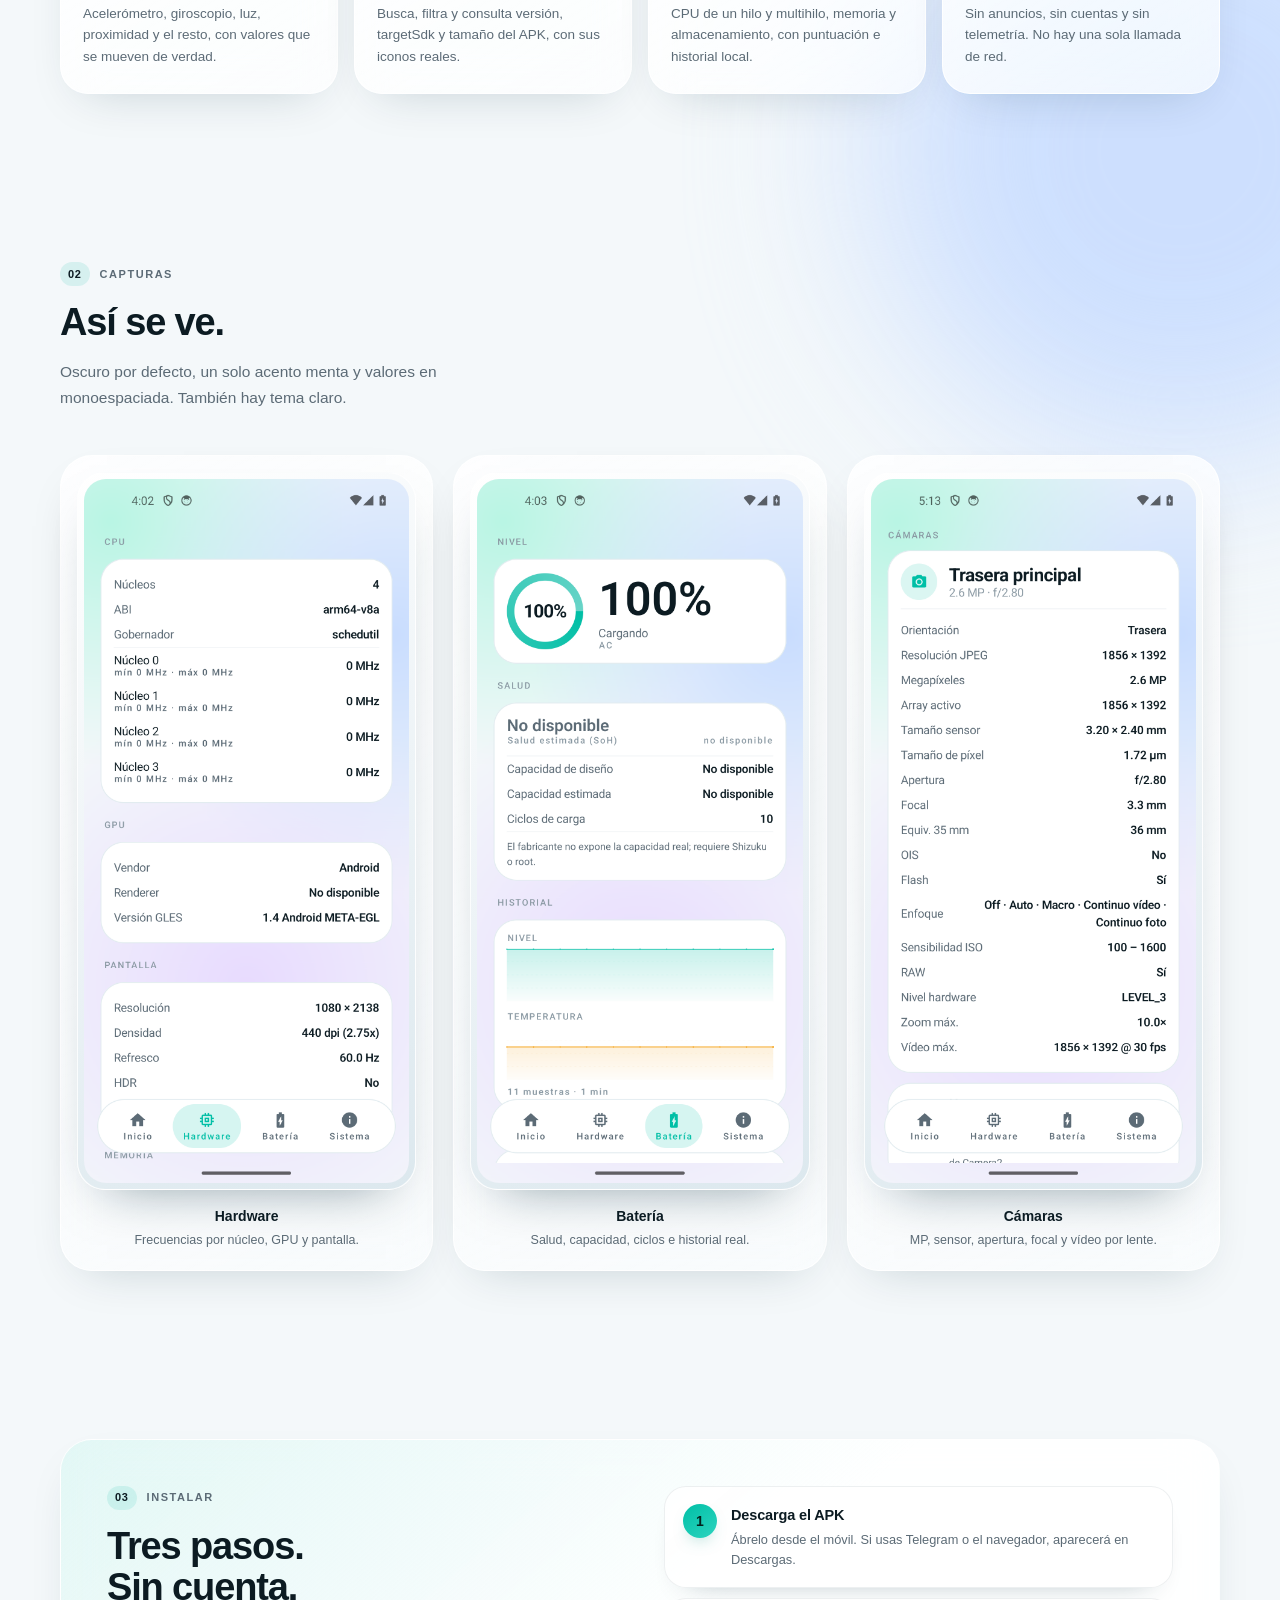
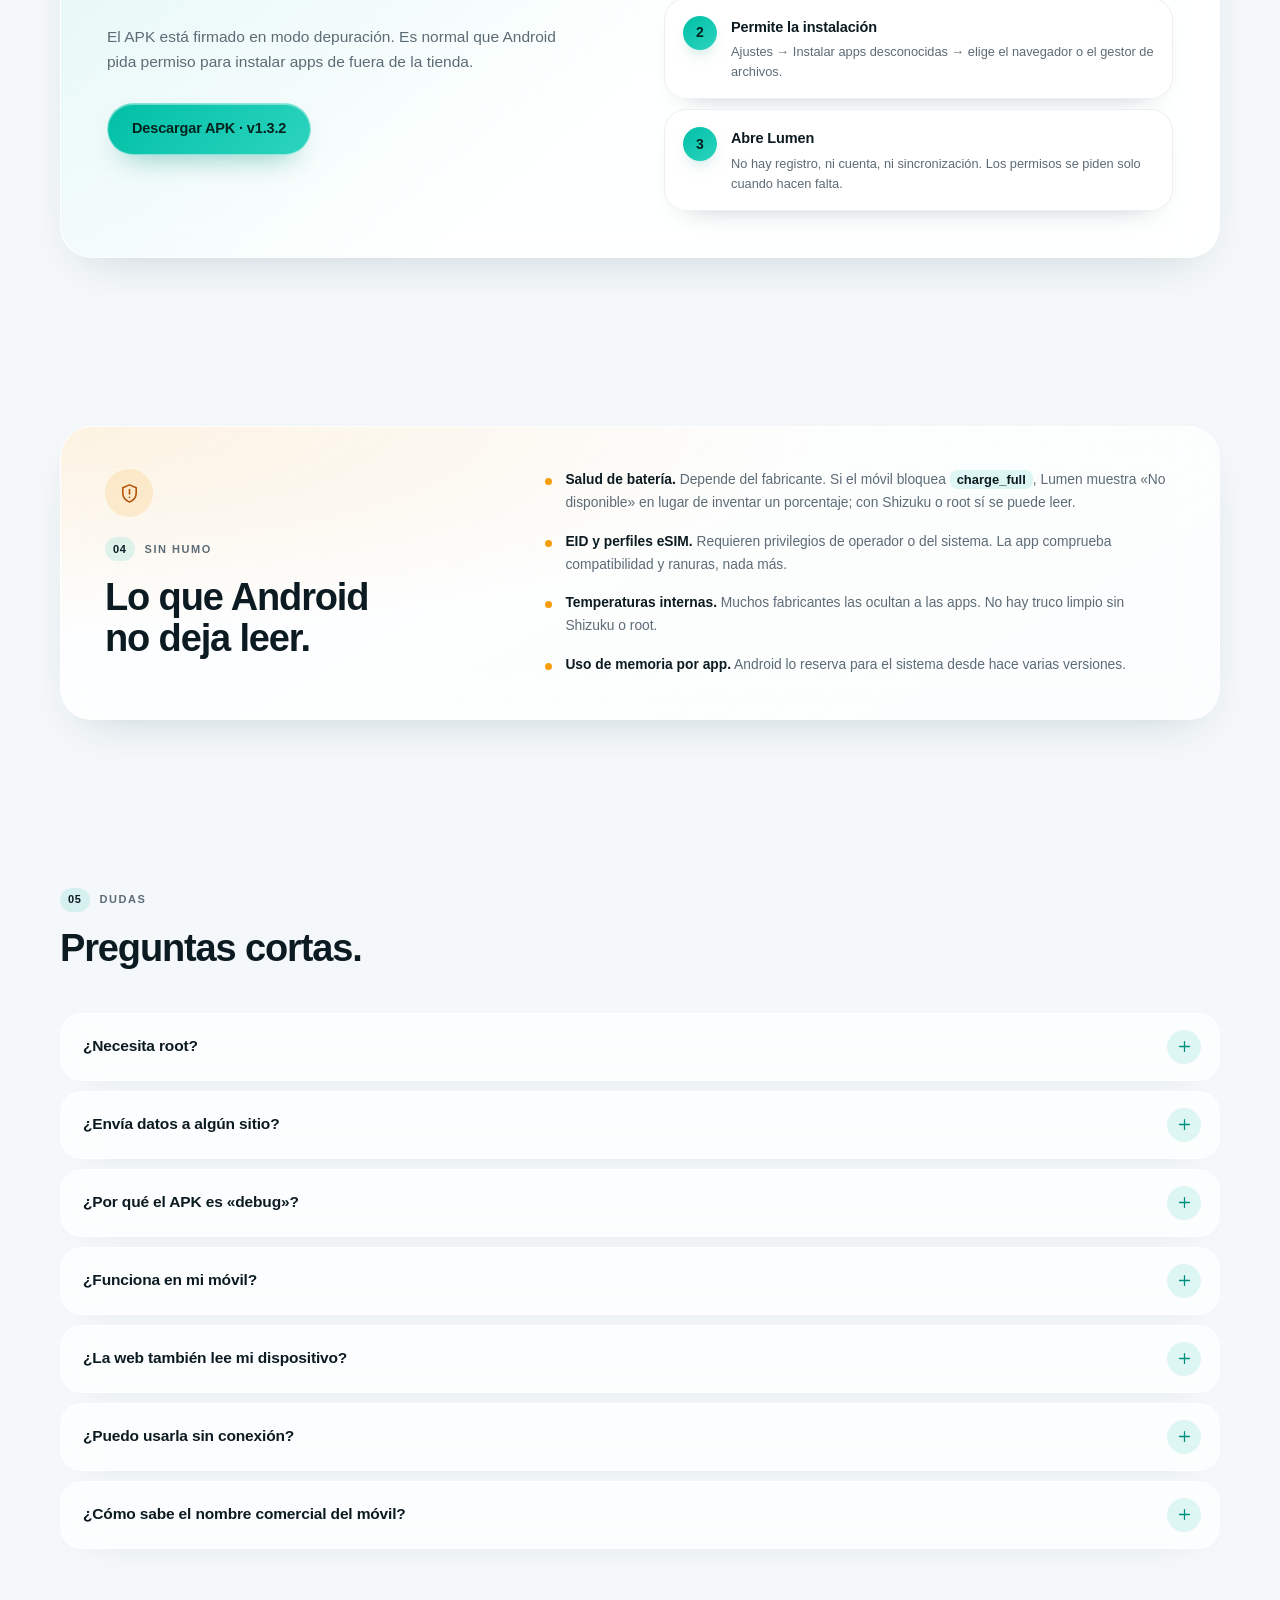
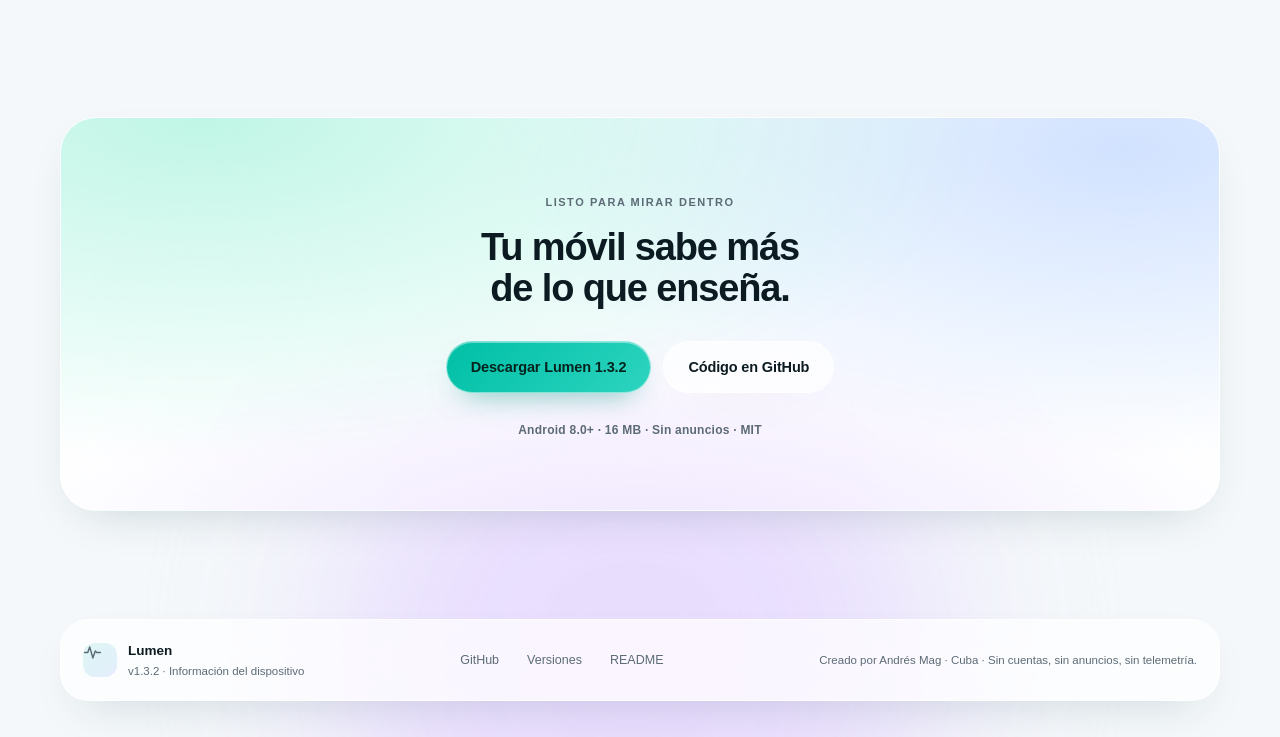
==== commit 27acda69: "v1.3.2: créditos de creador (Andrés Mag · Cuba) en app, web y README" ====
--- a/docs/index.html
+++ b/docs/index.html
@@ -53,7 +53,7 @@
         <svg class="icon-moon" viewBox="0 0 24 24" fill="none" stroke="currentColor" stroke-width="1.7" stroke-linecap="round" stroke-linejoin="round" aria-hidden="true"><path d="M21 12.8A9 9 0 1 1 11.2 3a7 7 0 0 0 9.8 9.8Z"/></svg>
         <svg class="icon-sun" viewBox="0 0 24 24" fill="none" stroke="currentColor" stroke-width="1.7" stroke-linecap="round" stroke-linejoin="round" aria-hidden="true"><circle cx="12" cy="12" r="4"/><path d="M12 2v2M12 20v2M2 12h2M20 12h2M4.9 4.9l1.4 1.4M17.7 17.7l1.4 1.4M19.1 4.9l-1.4 1.4M6.3 17.7l-1.4 1.4"/></svg>
       </button>
-      <a class="btn btn-primary btn-small" href="https://github.com/aurenox-global/lumen-device-info/releases/download/v1.3.1/lumen-debug.apk">
+      <a class="btn btn-primary btn-small" href="https://github.com/aurenox-global/lumen-device-info/releases/download/v1.3.2/lumen-debug.apk">
         <svg viewBox="0 0 24 24" fill="none" stroke="currentColor" stroke-width="1.9" stroke-linecap="round" stroke-linejoin="round" aria-hidden="true"><path d="M12 3v11M7.5 9.5 12 14l4.5-4.5M5 20h14"/></svg>
         Descargar
       </a>
@@ -66,12 +66,12 @@
   <!-- HERO -->
   <section class="hero container">
     <div class="hero-copy">
-      <p class="kicker"><span class="pulse-dot" aria-hidden="true"></span> App Android · v1.3.1</p>
+      <p class="kicker"><span class="pulse-dot" aria-hidden="true"></span> App Android · v1.3.2</p>
       <h1>Conoce tu Android<br><span class="accent">de verdad.</span></h1>
       <p class="lead">Hardware, batería, cámaras, eSIM, red, sensores y benchmarks en una sola app. Sin anuncios, sin cuentas y sin enviar nada a ningún servidor.</p>
 
       <div class="cta-row">
-        <a class="btn btn-primary" href="https://github.com/aurenox-global/lumen-device-info/releases/download/v1.3.1/lumen-debug.apk">
+        <a class="btn btn-primary" href="https://github.com/aurenox-global/lumen-device-info/releases/download/v1.3.2/lumen-debug.apk">
           <svg viewBox="0 0 24 24" fill="none" stroke="currentColor" stroke-width="1.8" stroke-linecap="round" stroke-linejoin="round" aria-hidden="true"><path d="M12 3v12M7 10l5 5 5-5M4 21h16"/></svg>
           Descargar APK
         </a>
@@ -196,7 +196,7 @@
         <p class="eyebrow"><span class="num">03</span> Instalar</p>
         <h2>Tres pasos.<br>Sin cuenta.</h2>
         <p class="section-sub">El APK está firmado en modo depuración. Es normal que Android pida permiso para instalar apps de fuera de la tienda.</p>
-        <a class="btn btn-primary" href="https://github.com/aurenox-global/lumen-device-info/releases/download/v1.3.1/lumen-debug.apk">Descargar APK · v1.3.1</a>
+        <a class="btn btn-primary" href="https://github.com/aurenox-global/lumen-device-info/releases/download/v1.3.2/lumen-debug.apk">Descargar APK · v1.3.2</a>
       </div>
 
       <ol class="steps">
@@ -301,7 +301,7 @@
       <p class="eyebrow">Listo para mirar dentro</p>
       <h2>Tu móvil sabe más<br>de lo que enseña.</h2>
       <div class="cta-row center">
-        <a class="btn btn-primary" href="https://github.com/aurenox-global/lumen-device-info/releases/download/v1.3.1/lumen-debug.apk">Descargar Lumen 1.3.1</a>
+        <a class="btn btn-primary" href="https://github.com/aurenox-global/lumen-device-info/releases/download/v1.3.2/lumen-debug.apk">Descargar Lumen 1.3.2</a>
         <a class="btn btn-ghost" href="https://github.com/aurenox-global/lumen-device-info">Código en GitHub</a>
       </div>
       <p class="micro">Android 8.0+ · 16 MB · Sin anuncios · MIT</p>
@@ -313,14 +313,14 @@
   <div class="container footer-inner">
     <div class="footer-brand">
       <span class="brand-mark" aria-hidden="true"><svg viewBox="0 0 24 24" fill="none" stroke="currentColor" stroke-width="1.8" stroke-linecap="round" stroke-linejoin="round"><path d="M2 12h4l2.5-7 4 14 3-9 2 2h4.5"/></svg></span>
-      <div><strong>Lumen</strong><span>v1.3.1 · Información del dispositivo</span></div>
+      <div><strong>Lumen</strong><span>v1.3.2 · Información del dispositivo</span></div>
     </div>
     <nav aria-label="Enlaces">
       <a href="https://github.com/aurenox-global/lumen-device-info">GitHub</a>
       <a href="https://github.com/aurenox-global/lumen-device-info/releases">Versiones</a>
       <a href="https://github.com/aurenox-global/lumen-device-info/blob/main/README.md">README</a>
     </nav>
-    <p class="footer-note">Sin cuentas, sin anuncios, sin telemetría.</p>
+    <p class="footer-note">Creado por Andrés Mag · Cuba · Sin cuentas, sin anuncios, sin telemetría.</p>
   </div>
 </footer>
 
